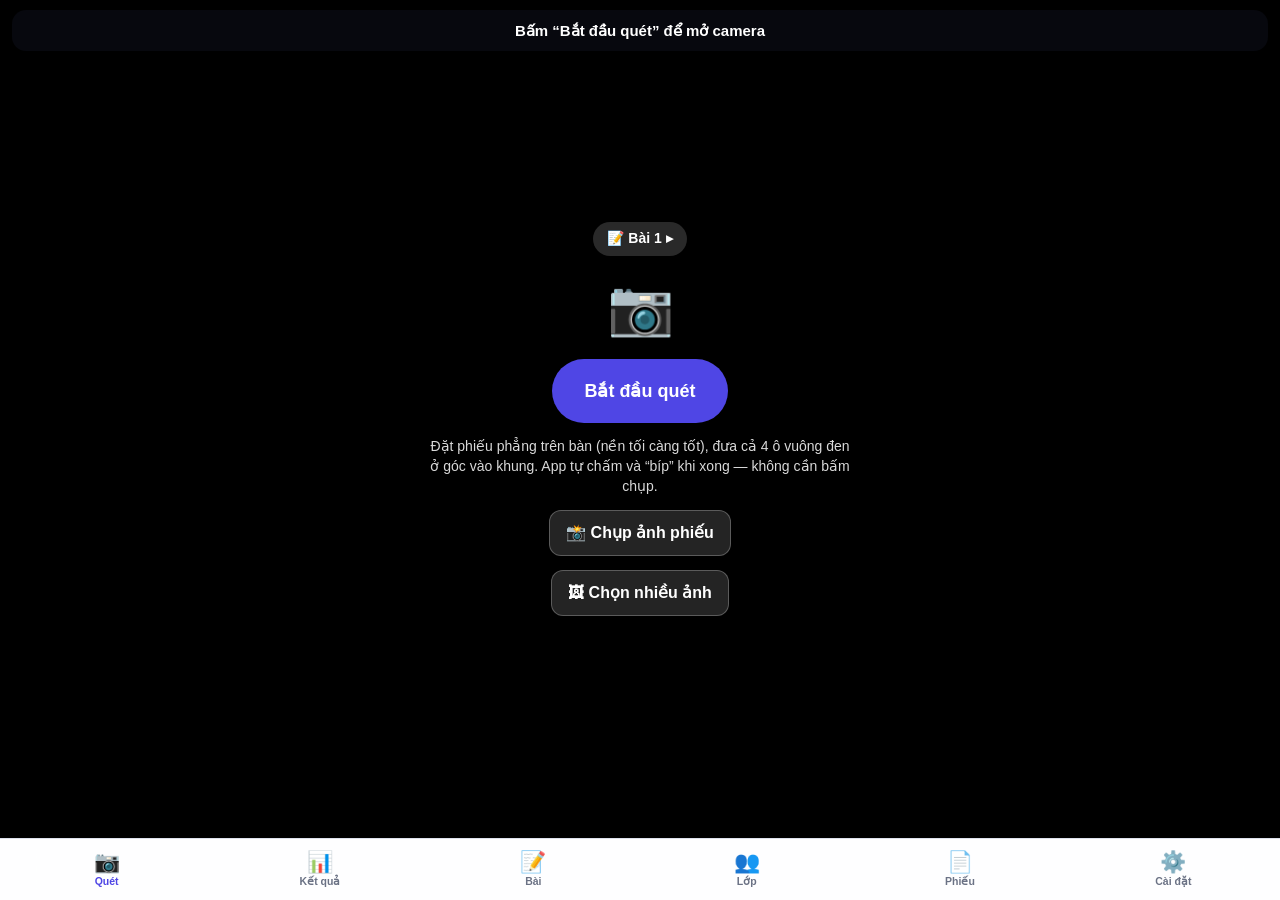
==== index.html @ 8907bdae "Chấm phiếu OMR: ứng dụng chấm trắc nghiệm bằng camera iPhone (PWA) Quét phiếu tô A4/nửa tờ A4, bài k" ====
<!doctype html><html lang="vi"><head><meta charset="utf-8">
<meta name="viewport" content="width=device-width,initial-scale=1,maximum-scale=1,viewport-fit=cover">
<meta name="apple-mobile-web-app-capable" content="yes"><meta name="mobile-web-app-capable" content="yes">
<meta name="apple-mobile-web-app-status-bar-style" content="default"><meta name="apple-mobile-web-app-title" content="Chấm phiếu">
<meta name="theme-color" content="#4f46e5"><meta name="format-detection" content="telephone=no">
<link rel="manifest" href="manifest.webmanifest"><link rel="apple-touch-icon" href="icon-180.png"><link rel="icon" href="icon-192.png">
<title>Chấm phiếu OMR</title>
<style>:root{--bg:#f5f6fa;--surface:#fff;--surface2:#eef0f6;--text:#14161f;--muted:#6b7285;--border:#dde1ec;--primary:#4f46e5;--primary-c:#fff;--ok:#16a34a;--bad:#dc2626;--warn:#d97706;--tab:62px;--r:14px}
@media (prefers-color-scheme:dark){:root:not([data-theme=light]){--bg:#0e1017;--surface:#181b26;--surface2:#222636;--text:#eef0f7;--muted:#9aa1b8;--border:#2c3144;--primary:#818cf8;--primary-c:#0e1017;--ok:#4ade80;--bad:#f87171;--warn:#fbbf24}}
*{box-sizing:border-box;-webkit-tap-highlight-color:transparent}
html,body{margin:0;height:100%;background:var(--bg);color:var(--text);font:16px/1.4 -apple-system,BlinkMacSystemFont,"SF Pro Text","Segoe UI",Roboto,sans-serif;-webkit-text-size-adjust:100%;overscroll-behavior:none}
body{padding-bottom:calc(var(--tab) + env(safe-area-inset-bottom))}
button,input,select,textarea{font:inherit;color:inherit}
.screen{min-height:calc(100dvh - var(--tab) - env(safe-area-inset-bottom));padding:calc(12px + env(safe-area-inset-top)) 16px 24px;max-width:720px;margin:0 auto}
[hidden]{display:none!important}
h1{font-size:22px;margin:4px 0 12px}h3{margin:0 0 8px;font-size:16px}h4{margin:14px 0 6px;font-size:14px;color:var(--muted)}
.muted{color:var(--muted);font-size:14px}.card{background:var(--surface);border:1px solid var(--border);border-radius:var(--r);padding:14px;margin:0 0 12px}
.row{display:flex;align-items:flex-end;gap:10px}.row.gap{flex-wrap:wrap;margin:12px 0}
.btn{min-height:46px;padding:0 16px;border-radius:12px;border:1px solid var(--border);background:var(--surface);font-weight:600;cursor:pointer}
.btn.primary{background:var(--primary);color:var(--primary-c);border-color:transparent}.btn.ghost{background:transparent}.btn.danger{color:var(--bad)}.btn.sm{min-height:36px;padding:0 12px;font-size:14px}
.btn:active{transform:scale(.97)}
label.f,.f{display:flex;flex-direction:column;gap:4px;font-size:13px;color:var(--muted);flex:1;margin:0 0 10px}
input,select,textarea{width:100%;min-height:46px;padding:8px 12px;border:1px solid var(--border);border-radius:12px;background:var(--surface);font-size:16px}
textarea{font-family:ui-monospace,Menlo,monospace;font-size:14px}
.tabbar{position:fixed;left:0;right:0;bottom:0;height:calc(var(--tab) + env(safe-area-inset-bottom));padding-bottom:env(safe-area-inset-bottom);display:flex;background:color-mix(in srgb,var(--surface) 88%,transparent);backdrop-filter:blur(18px);-webkit-backdrop-filter:blur(18px);border-top:1px solid var(--border);z-index:30}
.tabbar button{flex:1;border:0;background:none;color:var(--muted);display:flex;flex-direction:column;align-items:center;justify-content:center;gap:2px;font-size:11px;font-weight:600;position:relative}
.tabbar button i{font-style:normal;font-size:22px;line-height:1}.tabbar button.on{color:var(--primary)}
.tabbar b{position:absolute;top:5px;left:calc(50% + 8px);background:var(--primary);color:var(--primary-c);border-radius:9px;font-size:10px;padding:0 5px;min-width:16px;line-height:16px;text-align:center}.tabbar b:empty{display:none}
/* quét */
#s-scan{padding:0;max-width:none;position:relative;background:#000;height:calc(100dvh - var(--tab) - env(safe-area-inset-bottom));min-height:0;overflow:hidden}
#view{position:absolute;inset:0;width:100%;height:100%;display:block}
#cam{position:absolute;width:2px;height:2px;opacity:0;pointer-events:none}
.hud{position:absolute;left:12px;right:12px;top:calc(10px + env(safe-area-inset-top));padding:10px 14px;border-radius:14px;background:rgba(10,12,20,.72);color:#fff;font-weight:600;font-size:15px;backdrop-filter:blur(10px);-webkit-backdrop-filter:blur(10px);text-align:center}
.hud.ok{background:rgba(22,163,74,.88)}.hud.bad{background:rgba(220,38,38,.9)}
.camLow{position:absolute;left:0;right:0;bottom:0;padding:12px 14px 16px;display:flex;flex-direction:column;gap:10px;align-items:center;background:linear-gradient(transparent,rgba(0,0,0,.72))}
.camLow .row{align-items:center;flex-wrap:wrap;justify-content:center}.camLow .btn{background:rgba(255,255,255,.14);color:#fff;border-color:rgba(255,255,255,.25)}
.camLow .btn.primary{background:var(--primary);color:var(--primary-c)}
.cntb{color:#fff;font-weight:700;background:rgba(255,255,255,.14);border-radius:12px;padding:0 14px;min-height:46px;display:flex;align-items:center}
.start{position:absolute;inset:0;display:flex;flex-direction:column;align-items:center;justify-content:center;gap:14px;color:#fff;text-align:center;padding:24px}
.start p{max-width:30em;opacity:.85;margin:0;font-size:14px}.start .btn.big{min-height:64px;font-size:18px;padding:0 32px;border-radius:32px}
.start .btn:not(.primary){background:rgba(255,255,255,.14);color:#fff;border-color:rgba(255,255,255,.25)}
#flash{position:absolute;inset:0;background:#34d399;opacity:0;pointer-events:none;transition:opacity .16s}#flash.on{opacity:.35;transition:none}
#chip{position:absolute;left:12px;right:12px;bottom:150px;background:var(--surface);color:var(--text);border-radius:16px;padding:10px 12px;display:flex;align-items:center;gap:10px;box-shadow:0 8px 28px rgba(0,0,0,.35)}
#chip[hidden]{display:none}#chip>div:first-child{flex:1;min-width:0;font-size:15px}#chip small{color:var(--muted)}#chip .big{font-size:28px;font-weight:800;color:var(--primary)}
/* kết quả */
.sum{display:grid;grid-template-columns:repeat(4,1fr);text-align:center;gap:4px}.sum b{display:block;font-size:22px}.sum small{color:var(--muted);font-size:12px}
.hist{display:flex;gap:4px;height:90px;align-items:flex-end}.hist>div{flex:1;display:flex;flex-direction:column;align-items:center;justify-content:flex-end;height:100%;position:relative}.hist i{display:block;width:100%;background:var(--primary);border-radius:4px 4px 0 0;min-height:2px;opacity:.85}.hist span{font-size:9px;color:var(--muted);margin-top:2px}.hist em{position:absolute;top:0;font-style:normal;font-size:11px;font-weight:700}
.bar{margin:0 0 10px}.seg{display:flex;background:var(--surface2);border-radius:12px;padding:3px;flex:1}.seg button{flex:1;border:0;background:none;min-height:38px;border-radius:10px;font-weight:600;color:var(--muted)}.seg button.on{background:var(--surface);color:var(--text);box-shadow:0 1px 3px rgba(0,0,0,.12)}
.list{display:flex;flex-direction:column;gap:8px;margin-bottom:12px}
.item{display:flex;align-items:center;gap:10px;text-align:left;width:100%;background:var(--surface);border:1px solid var(--border);border-radius:var(--r);padding:12px 14px;min-height:60px}
.item .l{flex:1;min-width:0}.item .l b{display:block;white-space:nowrap;overflow:hidden;text-overflow:ellipsis}.item small{color:var(--muted)}
.sc{font-size:24px;font-weight:800;color:var(--primary);min-width:52px;text-align:right}.sc.none{color:var(--muted)}
.pill{font-size:12px;font-weight:700;border-radius:99px;padding:3px 9px;background:var(--surface2);color:var(--muted)}.pill.warn{background:color-mix(in srgb,var(--warn) 22%,transparent);color:var(--warn)}
.empty{text-align:center;color:var(--muted);padding:36px 12px}
.ia>div{display:grid;grid-template-columns:62px 1fr 42px;align-items:center;gap:8px;font-size:13px;margin:4px 0}.ia i{height:10px;background:var(--surface2);border-radius:5px;overflow:hidden}.ia b{display:block;height:100%}.ia em{font-style:normal;text-align:right;color:var(--muted)}
/* hộp thoại */
.dlg{position:fixed;inset:0;z-index:50;background:rgba(0,0,0,.5);display:flex;align-items:flex-end;justify-content:center}.dlg[hidden]{display:none}
.sheetbox{background:var(--bg);width:100%;max-width:720px;max-height:92dvh;overflow:auto;border-radius:22px 22px 0 0;padding:14px 16px calc(24px + env(safe-area-inset-bottom))}
.sheetbox header{display:flex;align-items:center;justify-content:space-between;margin-bottom:8px}.sheetbox header b{font-size:18px}.x{border:0;background:var(--surface2);border-radius:50%;width:36px;height:36px;font-size:18px}
.big{font-size:30px;font-weight:800;color:var(--primary)}
.cells{display:grid;grid-template-columns:repeat(6,1fr);gap:6px}.cell{border:1.5px solid var(--border);background:var(--surface);border-radius:10px;min-height:46px;font-weight:800;font-size:17px;position:relative;padding-top:10px}
.cell small{position:absolute;top:2px;left:5px;font-size:10px;font-weight:600;color:var(--muted)}.cell.ok{background:color-mix(in srgb,var(--ok) 20%,var(--surface));border-color:var(--ok)}.cell.bad{background:color-mix(in srgb,var(--bad) 18%,var(--surface));border-color:var(--bad)}.cell.fl,.tli.fl{outline:3px solid var(--warn)}
.dsw{display:grid;grid-template-columns:repeat(2,1fr);gap:10px}.dsq{display:grid;grid-template-columns:repeat(4,1fr);gap:5px;position:relative;padding-top:16px}.dsq>small{position:absolute;top:0;left:2px;font-size:11px;color:var(--muted);font-weight:700}
.tl{display:grid;grid-template-columns:repeat(3,1fr);gap:8px}.tli{position:relative;border:1.5px solid var(--border);border-radius:10px;background:var(--surface);padding-top:8px;display:block}.tli small{position:absolute;top:2px;left:7px;font-size:10px;color:var(--muted);font-weight:600}.tli input{border:0;background:none;text-align:center;font-weight:800;min-height:40px;padding:6px}.tli.ok{border-color:var(--ok);background:color-mix(in srgb,var(--ok) 18%,var(--surface))}.tli.bad{border-color:var(--bad);background:color-mix(in srgb,var(--bad) 16%,var(--surface))}
.note{background:var(--surface2);border-radius:12px;padding:10px 12px;font-size:14px;margin:8px 0}.note.okn{background:color-mix(in srgb,var(--ok) 18%,transparent)}
.rect{width:100%;border-radius:10px;border:1px solid var(--border);margin-top:8px}
details{margin:10px 0}summary{cursor:pointer;color:var(--muted);font-size:14px;min-height:36px;display:flex;align-items:center}
/* phiếu */
#sheetPrev{background:#fff;border:1px solid var(--border);border-radius:10px;overflow:hidden;box-shadow:0 2px 10px rgba(0,0,0,.08)}#sheetPrev svg{width:100%;height:auto;display:block}
.toggle{display:flex;align-items:center;gap:10px;min-height:46px}.toggle input{width:auto;min-height:0;transform:scale(1.3)}
input[type=range]{padding:0;min-height:36px}
#toast{position:fixed;left:50%;bottom:calc(var(--tab) + env(safe-area-inset-bottom) + 16px);transform:translate(-50%,20px);background:rgba(20,22,32,.94);color:#fff;padding:11px 18px;border-radius:14px;font-size:15px;opacity:0;pointer-events:none;transition:.2s;z-index:80;max-width:90vw;text-align:center}#toast.on{opacity:1;transform:translate(-50%,0)}
#printRoot{display:none}
@media print{@page{size:A4;margin:0}body.printing>*:not(#printRoot){display:none!important}body.printing{padding:0;background:#fff}body.printing #printRoot{display:block}#printRoot svg{display:block;width:210mm;height:297mm}}

/* bài kiểm tra */
.exlbl{border:0;background:rgba(255,255,255,.16);color:#fff;border-radius:99px;min-height:34px;padding:0 14px;font-weight:700;font-size:14px;max-width:92%;white-space:nowrap;overflow:hidden;text-overflow:ellipsis}
.expill{display:flex;align-items:center;gap:10px;width:100%;text-align:left;background:linear-gradient(135deg,#1e40af,#3b82f6);color:#fff;border:0;border-radius:var(--r);padding:12px 14px;margin:0 0 12px}
.expill span{flex:1;min-width:0}.expill b{display:block;font-size:17px}.expill small{display:block;opacity:.85;font-size:12px}.expill i{font-style:normal;font-size:13px;font-weight:700;opacity:.9;white-space:nowrap}
.item.ex{cursor:pointer}.item.ex .rd{width:20px;height:20px;border-radius:50%;border:2px solid var(--border);flex:none}.item.ex.cur{border-color:var(--primary);background:color-mix(in srgb,var(--primary) 8%,var(--surface))}.item.ex.cur .rd{border-color:var(--primary);background:radial-gradient(var(--primary) 45%,transparent 50%)}
.item.ex small{display:block}.chips{overflow:auto}.chips button{flex:none;padding:0 14px}
.sheetbox header.hg{background:linear-gradient(135deg,#1e40af,#3b82f6);color:#fff;margin:-14px -16px 14px;padding:14px 16px;border-radius:22px 22px 0 0}.hg .x{background:rgba(255,255,255,.2);color:#fff}
.req{color:#dc2626}.part{font-weight:700;font-size:15px;margin:6px 0 6px}.part small{font-weight:400;color:var(--muted);font-size:12px}
#eBody .f{margin-bottom:8px}#eBody .row{align-items:stretch}
.tot{display:flex;align-items:center;justify-content:space-between;margin:10px 0}.tot span{font-size:17px;font-weight:700}.tot b.bad{color:#dc2626}.tot b.warn{color:var(--warn)}.tot b.ok{color:var(--ok)}
input:disabled,select:disabled{opacity:.5}

.gsrow{display:flex;align-items:center;gap:10px}.gsrow .l{flex:1;min-width:0}
.gsstate{font-size:14px;margin:6px 0;color:var(--muted)}.gsstate.ok{color:var(--ok)}.gsstate.bad{color:var(--bad)}

.cell.fr,.tli.fr{box-shadow:inset 0 0 0 2px #f59e0b}.cell.fb.fr{background:color-mix(in srgb,#f59e0b 28%,var(--surface));border-color:#f59e0b;color:#b45309}.cell.fb{color:var(--muted)}
.cell.fr::after,.tli.fr::after{content:"★";position:absolute;top:1px;right:4px;font-size:10px;color:#d97706}.cell.fb.fr::after{content:""}
.dsq .allq{grid-column:1/-1;min-height:30px}.item small.fw{color:#b45309;display:block}

/* lớp */
.ctab{background:var(--surface);border:1px solid var(--border);border-radius:12px;overflow:hidden;margin:4px 0 10px}
.chd,.crow{display:grid;grid-template-columns:34px 1fr 92px 34px;gap:6px;align-items:center;padding:6px 8px}.chd{background:var(--surface2);font-size:12px;font-weight:700;color:var(--muted)}
.crow{border-top:1px solid var(--border)}.crow .stt{text-align:center;color:var(--muted);font-weight:700;font-size:14px}.crow input{min-height:40px;padding:4px 8px;font-size:15px;border-radius:9px}.crow input.dup{border-color:var(--bad);background:color-mix(in srgb,var(--bad) 12%,var(--surface))}
.crow .x.sm{width:30px;height:30px;font-size:14px}
.tabbar button{font-size:10.5px}.tabbar button i{font-size:21px}

/* tổng kết */
.btn.wide{width:100%;margin:2px 0 10px}
.gbar{display:flex;height:28px;border-radius:8px;overflow:hidden;margin:6px 0}.gbar div{display:flex;align-items:center;justify-content:center;color:#fff;font-weight:700;font-size:13px;min-width:0}
.glg{display:flex;flex-wrap:wrap;gap:4px 12px;font-size:12px;color:var(--muted)}.glg i{display:inline-block;width:9px;height:9px;border-radius:50%;margin-right:4px}
.msgtx{margin:8px 0 0;font-size:15px;line-height:1.5;white-space:pre-wrap}.mc small{color:var(--muted)}
#mStyles{overflow:auto;gap:4px}#mStyles button{flex:none;white-space:nowrap;padding:0 12px}
</style></head><body>
<section class="screen" id="s-scan">
  <canvas id="view"></canvas><video id="cam" playsinline muted autoplay></video><div id="flash"></div>
  <div class="hud" id="hud">Bấm “Bắt đầu quét” để mở camera</div>
  <div class="start" id="startBox">
    <button class="exlbl" id="exLblStart"></button><div style="font-size:54px">📷</div>
    <button class="btn primary big" id="startCam">Bắt đầu quét</button>
    <p>Đặt phiếu phẳng trên bàn (nền tối càng tốt), đưa cả 4 ô vuông đen ở góc vào khung. App tự chấm và “bíp” khi xong — không cần bấm chụp.</p>
    <label class="btn" for="fileCap" style="display:inline-flex;align-items:center">📸 Chụp ảnh phiếu</label>
    <label class="btn" for="fileMulti" style="display:inline-flex;align-items:center">🖼 Chọn nhiều ảnh</label>
  </div>
  <div id="chip" hidden></div>
  <div class="camLow" id="camBtns" hidden>
    <button class="exlbl" id="exLblCam"></button>
    <div class="row"><div class="cntb">Đã quét: <span id="cnt" style="margin-left:6px">0</span></div><button class="btn" id="autoTg">Tự chốt: BẬT</button><button class="btn primary" id="snapNow">Chốt ngay</button><button class="btn" id="stopCam">Dừng</button></div>
  </div>
  <input type="file" id="fileCap" accept="image/*" capture="environment" hidden><input type="file" id="fileMulti" accept="image/*" multiple hidden>
</section>

<section class="screen" id="s-results" hidden><h1>Kết quả</h1><div id="resBody"></div></section>

<section class="screen" id="s-keys" hidden><h1>Bài kiểm tra</h1><div id="keyBody"></div></section>

<section class="screen" id="s-class" hidden><h1>Lớp</h1><div id="classBody"></div></section>

<section class="screen" id="s-sheet" hidden><h1>Phiếu trả lời</h1>
  <div class="card"><label class="f">Mẫu phiếu<select id="shLayout"></select></label>
  <label class="f">Tên trường<input id="sh_school" placeholder="THPT Nguyễn Hữu Cảnh"></label>
  <div class="row"><label class="f">Bài kiểm tra<input id="sh_exam" placeholder="Kiểm tra 15 phút"></label><label class="f">Ngày<input id="sh_date" placeholder="14/10/2026"></label></div>
  <div class="row gap"><button class="btn primary" id="shPrint">🖨 In phiếu trắng (A4)</button><button class="btn" id="shDemoShow">Xem phiếu mẫu đã tô</button><button class="btn" id="shDemo">In phiếu mẫu đã tô</button><button class="btn ghost" id="shSvg">Tải SVG</button></div>
  <p class="muted">In khổ A4, tỉ lệ 100% (không chọn “Vừa trang”). Mẫu “Nửa tờ A4” in sẵn 2 phiếu trên 1 tờ: cắt đôi theo nét đứt là có 2 phiếu. In phiếu mẫu đã tô rồi nạp “đáp án mẫu (mã 101)” ở tab Bài để thử quét.</p></div>
  <div id="sheetPrev"></div></section>

<section class="screen" id="s-settings" hidden><h1>Cài đặt</h1>
  <div class="card"><h3>Độ nhạy nhận ô tô</h3><input type="range" id="cfgThr" min="0.10" max="0.40" step="0.01"><div class="muted">Ngưỡng <b id="cfgThrV"></b> — hạ thấp nếu học sinh tô nhạt (bút chì), nâng cao nếu hay nhận nhầm ô trống.</div>
  <label class="toggle"><input type="checkbox" id="cfgSnd"> Phát tiếng “bíp” khi chấm xong</label></div>
  <div class="card"><h3>Lưu điểm lên Google Sheet</h3><p class="muted">Điểm tự lưu theo từng lớp (mỗi lớp một trang tính, mỗi bài một cột). Sửa đáp án hay điểm thì bảng tự cập nhật.</p>
  <label class="f">Link Apps Script (URL ứng dụng web)<input id="gsUrl" placeholder="https://script.google.com/macros/s/…/exec" autocapitalize="off" autocorrect="off"></label>
  <label class="f">Link Google Sheet (chỉ cần nếu script không gắn trong bảng tính)<input id="gsSheet" placeholder="https://docs.google.com/spreadsheets/d/…" autocapitalize="off" autocorrect="off"></label>
  <label class="f">Mật khẩu (nếu đã đặt TOKEN trong script)<input id="gsToken" autocapitalize="off" autocorrect="off"></label>
  <label class="toggle"><input type="checkbox" id="gsAuto"> Tự động lưu khi có thay đổi</label>
  <div id="gsState" class="gsstate"></div>
  <div class="row gap"><button class="btn" id="gsTest">Kiểm tra kết nối</button><button class="btn primary" id="gsAll">Lưu tất cả bài</button><button class="btn ghost" id="gsCode">Lấy mã Apps Script</button></div></div>
  <div class="card"><h3>Dữ liệu</h3><div class="row gap"><button class="btn" id="bkup">⬇ Sao lưu</button><label class="btn" for="rstFile" style="display:inline-flex;align-items:center">⬆ Khôi phục</label><input type="file" id="rstFile" accept=".json,application/json" hidden><button class="btn danger" id="wipe">Xóa bài đã quét</button></div></div>
  <div class="card"><h3>Cài lên iPhone</h3><p class="muted">Mở trang bằng Safari › nút Chia sẻ › “Thêm vào MH chính”. App chạy toàn màn hình, dùng được khi không có mạng. Camera cần địa chỉ https.</p></div>
</section>

<nav class="tabbar"><button data-tab="scan" class="on"><i>📷</i>Quét</button><button data-tab="results"><i>📊</i>Kết quả<b id="tabCnt"></b></button><button data-tab="keys"><i>📝</i>Bài</button><button data-tab="class"><i>👥</i>Lớp</button><button data-tab="sheet"><i>📄</i>Phiếu</button><button data-tab="settings"><i>⚙️</i>Cài đặt</button></nav>

<div class="dlg" id="dlg" hidden><div class="sheetbox"><header><b>Chi tiết bài làm</b><button class="x" id="dlgX">✕</button></header><div id="dBody"></div></div></div>
<div class="dlg" id="sdlg" hidden><div class="sheetbox"><header class="hg"><b>Tổng kết & lời động viên</b><button class="x" id="sdlgX">✕</button></header><div id="sBody"></div></div></div>
<div class="dlg" id="cdlg" hidden><div class="sheetbox"><header class="hg"><b id="cTitle">Tạo lớp</b><button class="x" id="cdlgX">✕</button></header><div id="cBody"></div></div></div>
<div class="dlg" id="edlg" hidden><div class="sheetbox"><header class="hg"><b id="eTitle">Tạo bài kiểm tra</b><button class="x" id="edlgX">✕</button></header><div id="eBody"></div></div></div>
<div class="dlg" id="kdlg" hidden><div class="sheetbox"><header><b>Đáp án mã đề</b><button class="x" id="kdlgX">✕</button></header><div id="kBody"></div></div></div>
<div id="toast"></div><div id="printRoot"></div>
<script>'use strict';
/* ===================== TIỆN ÍCH ===================== */
const $=(s,r=document)=>r.querySelector(s),$$=(s,r=document)=>[...r.querySelectorAll(s)];
const lsGet=(k,d)=>{try{const v=localStorage.getItem(k);return v==null?d:JSON.parse(v)}catch(e){return d}};
const lsSet=(k,v)=>{try{localStorage.setItem(k,JSON.stringify(v));return true}catch(e){return false}};
const esc=s=>String(s==null?'':s).replace(/[&<>"]/g,c=>({'&':'&amp;','<':'&lt;','>':'&gt;','"':'&quot;'}[c]));
const fmt=n=>n==null||isNaN(n)?'–':(Math.round(n*1000)/1000).toString().replace('.',',');

/* ===================== BỐ CỤC PHIẾU (mm, A4) ===================== */
const BUB_R=2.4,INNER=1.45;
function buildLayout(id){
  const m=/^tn(\d+)$/.exec(id),n=m?+m[1]:id==='half'?20:12;
  const L={id,W:210,H:297,mk:8,M:[[12,12],[198,12],[198,285],[12,285]],bar:[32,10.5,16,3],ref:[32,15.5,16,2],
    groups:[],texts:[],rects:[],lines:[],nTN:n,nDS:m?0:4,nTLN:m?0:6,tnTitle:'',r:BUB_R};
  const T=(x,y,s,o)=>L.texts.push(Object.assign({x,y,s},o||{}));
  const G=(gid,kind,labels,pts,ex)=>L.groups.push(Object.assign({id:gid,kind,labels,pts},ex||{}));
  if(id==='half')return buildHalf(L,T,G);
  T(20,26,'PHIẾU TRẢ LỜI TRẮC NGHIỆM',{size:5,bold:1});
  T(20,44,'Họ và tên:',{size:3});L.lines.push([38,44.5,120,44.5]);
  T(20,53,'Lớp:',{size:3});L.lines.push([28,53.5,60,53.5]);
  T(68,53,'Ngày:',{size:3});L.lines.push([79,53.5,120,53.5]);
  L.rects.push({x:18,y:58.5,w:104,h:25.5,r:1.5});
  ['• Dùng bút chì đen hoặc bút mực đen, tô kín ô tròn.','• Không viết, không tô vào 4 ô vuông đen ở góc phiếu.','• Muốn sửa: tẩy sạch hoặc gạch bỏ hẳn, chỉ để 1 ô được tô.','• Phần III: viết đáp án vào ô, rồi tô các ô tròn tương ứng.'].forEach((s,i)=>T(20.5,64+i*5,s,{size:2.7}));
  // SBD (6 cột) + Mã đề (3 cột)
  T(130,22,'SỐ BÁO DANH',{size:2.8,bold:1});T(166,22,'MÃ ĐỀ',{size:2.8,bold:1});
  for(let c=0;c<6;c++){const x=130+c*5.4;L.rects.push({x:x-2.5,y:24.5,w:5,h:6});
    G('sbd'+c,'sbd',[...'0123456789'],[...Array(10)].map((_,r)=>[x,38+r*5]))}
  for(let c=0;c<3;c++){const x=166+c*5.4;L.rects.push({x:x-2.5,y:24.5,w:5,h:6});
    G('md'+c,'md',[...'0123456789'],[...Array(10)].map((_,r)=>[x,38+r*5]))}
  for(let r=0;r<10;r++){T(126.4,38+r*5+0.9,String(r),{size:2.4,anchor:'end'});T(162.4,38+r*5+0.9,String(r),{size:2.4,anchor:'end'})}
  // PHẦN I
  let y;
  if(!m){
    T(18,92,'PHẦN I. Câu trắc nghiệm nhiều phương án lựa chọn (mỗi câu chỉ chọn một)',{size:3.2,bold:1});
    [18,78,138].forEach((x0,b)=>{
      [...'ABCD'].forEach((ch,k)=>T(x0+14+k*9,99,ch,{size:2.8,anchor:'middle',bold:1}));
      for(let r=0;r<4;r++){const q=b*4+r+1,yy=106+r*6.6;T(x0+7,yy+1,String(q),{size:3,anchor:'end',bold:1});
        G('tn'+q,'tn',[...'ABCD'],[0,1,2,3].map(k=>[x0+14+k*9,yy]),{q})}
    });
    // PHẦN II
    T(18,139,'PHẦN II. Câu trắc nghiệm đúng sai (mỗi ý chọn Đ hoặc S)',{size:3.2,bold:1});
    [18,64,110,156].forEach((x0,b)=>{
      T(x0,146,'Câu '+(b+1),{size:3,bold:1});T(x0+22,146,'Đ',{size:2.8,anchor:'middle',bold:1});T(x0+33,146,'S',{size:2.8,anchor:'middle',bold:1});
      for(let i=0;i<4;i++){const yy=153+i*6.6;T(x0+13,yy+1,'abcd'[i]+')',{size:3,anchor:'end'});
        G('ds'+(b+1)+'_'+i,'ds',['Đ','S'],[[x0+22,yy],[x0+33,yy]],{q:b+1,i})}
    });
    // PHẦN III
    T(18,187,'PHẦN III. Câu trắc nghiệm trả lời ngắn (đáp án tối đa 4 ký tự)',{size:3.2,bold:1});
    for(let b=0;b<6;b++){const x0=16+b*31.5;
      T(x0+16,194,'Câu '+(b+1),{size:3,anchor:'middle',bold:1});
      for(let c=0;c<4;c++){L.rects.push({x:x0+8+c*5.8-2.7,y:196,w:5.4,h:6});T(x0+8+c*5.8,206.4,c?',':'−',{size:3,anchor:'middle',bold:1})}
      for(let r=1;r<=10;r++)T(x0+4.8,209+r*5+0.8,String(r-1),{size:2.4,anchor:'end'});
      for(let c=0;c<4;c++)G('tl'+(b+1)+'_'+c,'tln',[c?',':'-',...'0123456789'],[...Array(11)].map((_,r)=>[x0+8+c*5.8,209+r*5]),{q:b+1,c,r:2.2})}
    T(18,268,'Phiếu này được chấm bằng camera điện thoại. Giữ phiếu phẳng, đủ sáng, thấy rõ 4 ô vuông đen ở góc.',{size:2.6});
  }else{
    T(18,92,'TRẮC NGHIỆM ('+n+' câu, mỗi câu chỉ chọn một phương án)',{size:3.2,bold:1});
    const rows=Math.ceil(n/4);
    [18,64,110,156].forEach((x0,b)=>{
      [...'ABCD'].forEach((ch,k)=>T(x0+10+k*8,99,ch,{size:2.8,anchor:'middle',bold:1}));
      for(let r=0;r<rows;r++){const q=b*rows+r+1;if(q>n)break;const yy=106+r*6.2;
        T(x0+4,yy+1,String(q),{size:3,anchor:'end',bold:1});
        G('tn'+q,'tn',[...'ABCD'],[0,1,2,3].map(k=>[x0+10+k*8,yy]),{q})}
    });
    T(18,268,'Phiếu này được chấm bằng camera điện thoại. Giữ phiếu phẳng, đủ sáng, thấy rõ 4 ô vuông đen ở góc.',{size:2.6});
  }
  return finish(L);
}
function finish(L){ // lân cận (cho ước lượng nền giấy)
  const all=[];L.groups.forEach(g=>g.pts.forEach((p,k)=>all.push({g,k,x:p[0],y:p[1]})));
  all.forEach((a,i)=>{a.nb=[];all.forEach((b,j)=>{if(Math.hypot(a.x-b.x,a.y-b.y)<(L.nbR||28))a.nb.push(j)})});
  L.all=all;return L;
}
/* Phiếu NỬA TỜ A4 (210×148,5 mm): in 2 phiếu trên 1 tờ A4 rồi cắt đôi. 20 TN + 6 Đúng–Sai + 6 Trả lời ngắn */
function buildHalf(L,T,G){
  L.H=148.5;L.mk=6;L.M=[[8,8],[202,8],[202,140.5],[8,140.5]];L.bar=[26,6.5,14,3];L.ref=[26,11,14,2.2];
  L.nTN=20;L.nDS=6;L.nTLN=6;L.r=1.9;L.inner=1.1;L.nbR=20;L.dual=true;
  L.hdr={school:[14,18.2,2.6],exam:[14,31.5,2.8]};L.pts={tn:0.2,tln:0.5,ds:[0,0.05,0.125,0.25,0.5]};
  // ── Hàng trên, từ trái sang phải: thông tin → SỐ BÁO DANH → MÃ ĐỀ → PHẦN I ──
  T(14,25,'PHIẾU TRẢ LỜI TRẮC NGHIỆM',{size:4.2,bold:1});
  T(14,39,'Họ và tên:',{size:2.8});L.lines.push([29,39.5,88,39.5]);
  T(14,46,'Lớp:',{size:2.8});L.lines.push([22,46.5,44,46.5]);T(48,46,'Ngày:',{size:2.8});L.lines.push([58,46.5,88,46.5]);
  L.rects.push({x:14,y:50.5,w:74,h:15,r:1.2});
  T(16,55.3,'• Tô kín ô tròn bằng bút chì đen hoặc bút mực đen.',{size:2.2});
  T(16,59.3,'• Không viết vào 4 ô vuông đen ở góc phiếu.',{size:2.2});
  T(16,63.3,'• Phần III: viết đáp án vào ô, rồi tô số bên dưới.',{size:2.2});
  // số báo danh (6 cột) và mã đề (3 cột): ô vuông để ghi số + bảng tô
  const sx=c=>94+c*4.3,mx=c=>124+c*4.3,ry=r=>27+r*4;
  T(94,16.3,'SỐ BÁO DANH',{size:2.3,bold:1});T(124,16.3,'MÃ ĐỀ',{size:2.3,bold:1});
  for(let c=0;c<6;c++){L.rects.push({x:sx(c)-2.1,y:18.3,w:4.2,h:5.2});
    G('sbd'+c,'sbd',[...'0123456789'],[...Array(10)].map((_,r)=>[sx(c),ry(r)]),{r:1.7})}
  for(let c=0;c<3;c++){L.rects.push({x:mx(c)-2.1,y:18.3,w:4.2,h:5.2});
    G('md'+c,'md',[...'0123456789'],[...Array(10)].map((_,r)=>[mx(c),ry(r)]),{r:1.7})}
  for(let r=0;r<10;r++){T(90.9,ry(r)+0.7,String(r),{size:2,anchor:'end'});T(120.9,ry(r)+0.7,String(r),{size:2,anchor:'end'})}
  // PHẦN I: 20 câu = 2 khối × 10 hàng
  T(140,16.3,'I. TRẮC NGHIỆM (20 câu, chọn 1)',{size:2.5,bold:1});
  [140,167].forEach((x0,b)=>{
    [...'ABCD'].forEach((ch,k)=>T(x0+8+k*4.6,21.4,ch,{size:2.2,anchor:'middle',bold:1}));
    for(let r=0;r<10;r++){const q=b*10+r+1,yy=25+r*4.3;T(x0+5,yy+0.8,String(q),{size:2.4,anchor:'end',bold:1});
      G('tn'+q,'tn',[...'ABCD'],[0,1,2,3].map(k=>[x0+8+k*4.6,yy]),{q})}
  });
  // ── Hàng dưới: PHẦN II (đúng–sai) rồi PHẦN III (trả lời ngắn) ──
  T(14,71.5,'II. ĐÚNG – SAI (6 câu)',{size:2.5,bold:1});
  for(let j=0;j<3;j++)for(let rw=0;rw<2;rw++){const q=rw*3+j+1,x0=14+j*16.8,yb=rw?103:76.5;
    T(x0,yb,'Câu '+q,{size:2.6,bold:1});T(x0+6.5,yb+3.6,'Đ',{size:2.2,anchor:'middle',bold:1});T(x0+11.3,yb+3.6,'S',{size:2.2,anchor:'middle',bold:1});
    for(let i=0;i<4;i++){const yy=yb+7.4+i*4.1;T(x0+3.4,yy+0.7,'abcd'[i]+')',{size:2.2,anchor:'end'});
      G('ds'+q+'_'+i,'ds',['Đ','S'],[[x0+6.5,yy],[x0+11.3,yy]],{q,i,r:1.8})}}
  T(70,71.5,'III. TRẢ LỜI NGẮN (6 câu, tối đa 4 ký tự: viết vào ô rồi tô từng cột)',{size:2.5,bold:1});
  for(let b=0;b<6;b++){const x0=70+b*21;
    T(x0+9.6,76.5,'Câu '+(b+1),{size:2.6,anchor:'middle',bold:1});
    for(let c=0;c<4;c++){const cx=x0+6+c*4.4;L.rects.push({x:cx-2.1,y:77.8,w:4.2,h:4.6});T(cx,86.2,c?',':'−',{size:2.6,anchor:'middle',bold:1})}
    for(let r=1;r<=10;r++)T(x0+2.6,88+r*4.1+0.7,String(r-1),{size:2,anchor:'end'});
    for(let c=0;c<4;c++)G('tl'+(b+1)+'_'+c,'tln',[c?',':'-',...'0123456789'],[...Array(11)].map((_,r)=>[x0+6+c*4.4,88+r*4.1]),{q:b+1,c,r:1.8})
  }
  T(14,134.6,'Phiếu chấm bằng camera: giữ phiếu phẳng, đủ sáng, thấy rõ 4 ô vuông đen ở góc.',{size:2.1});
  return finish(L);
}
const LAYOUTS={};const getLayout=id=>LAYOUTS[id]||(LAYOUTS[id]=buildLayout(id));
const LAYOUT_NAMES={half:'Nửa tờ A4 (2 phiếu/tờ): 20 TN + 6 Đúng–Sai + 6 Trả lời ngắn',thpt2025:'THPT 2025: 12 TN + 4 Đúng–Sai + 6 Trả lời ngắn',tn20:'Trắc nghiệm 20 câu (A–D)',tn30:'Trắc nghiệm 30 câu (A–D)',tn40:'Trắc nghiệm 40 câu (A–D)',tn50:'Trắc nghiệm 50 câu (A–D)'};

/* ===================== VẼ PHIẾU (SVG) ===================== */
// fill: {groupId:[chỉ số ô được tô,...]} dùng cho phiếu mẫu / kiểm thử
function sheetSVG(L,info,fill,fillOpt,dual){
  const body=sheetBody(L,info,fill,fillOpt);
  if(dual&&L.dual)return `<svg xmlns="http://www.w3.org/2000/svg" viewBox="0 0 210 297" width="210mm" height="297mm" font-family="Helvetica,Arial,sans-serif"><rect width="210" height="297" fill="#fff"/><g>${body}</g><g transform="translate(0,148.5)">${body}</g><line x1="0" y1="148.5" x2="210" y2="148.5" stroke="#888" stroke-width=".25" stroke-dasharray="2 1.5"/><text x="3" y="147.6" font-size="2.6" fill="#888" font-family="Helvetica,Arial,sans-serif">✂ cắt ở đây</text></svg>`;
  return `<svg xmlns="http://www.w3.org/2000/svg" viewBox="0 0 ${L.W} ${L.H}" width="${L.W}mm" height="${L.H}mm" font-family="Helvetica,Arial,sans-serif"><rect width="${L.W}" height="${L.H}" fill="#fff"/>${body}</svg>`;
}
function sheetBody(L,info,fill,fillOpt){
  info=info||{};fillOpt=fillOpt||{};let s='';
  L.M.forEach(p=>s+=`<rect x="${p[0]-L.mk/2}" y="${p[1]-L.mk/2}" width="${L.mk}" height="${L.mk}" fill="#000"/>`);
  s+=`<rect x="${L.bar[0]}" y="${L.bar[1]}" width="${L.bar[2]}" height="${L.bar[3]}" fill="#000"/>`;
  const hd=L.hdr||{school:[20,19,3.2],exam:[20,34,3.6]};
  if(info.school)s+=`<text x="${hd.school[0]}" y="${hd.school[1]}" font-size="${hd.school[2]}" fill="#000">${esc(info.school)}</text>`;
  if(info.exam||info.date)s+=`<text x="${hd.exam[0]}" y="${hd.exam[1]}" font-size="${hd.exam[2]}" font-weight="bold" fill="#000">${esc(info.exam||'')}${info.date?'  –  '+esc(info.date):''}</text>`;
  L.rects.forEach(r=>s+=`<rect x="${r.x}" y="${r.y}" width="${r.w}" height="${r.h}"${r.r?` rx="${r.r}"`:''} fill="none" stroke="#000" stroke-width=".3"/>`);
  L.lines.forEach(l=>s+=`<line x1="${l[0]}" y1="${l[1]}" x2="${l[2]}" y2="${l[3]}" stroke="#000" stroke-width=".2" stroke-dasharray=".6 .8"/>`);
  L.texts.forEach(t=>s+=`<text x="${t.x}" y="${t.y}" font-size="${t.size||3}"${t.bold?' font-weight="bold"':''}${t.anchor?` text-anchor="${t.anchor}"`:''} fill="#000">${esc(t.s)}</text>`);
  L.groups.forEach(g=>{const R=g.r||L.r;g.pts.forEach((p,k)=>{
    s+=`<circle cx="${p[0]}" cy="${p[1]}" r="${R}" fill="none" stroke="#000" stroke-width=".3"/>`;
    if(fill&&fill[g.id]&&fill[g.id].includes(k)){const j=fillOpt.jitter?((Math.sin(p[0]*7+p[1]*3+k)*0.35)):0,j2=fillOpt.jitter?((Math.cos(p[0]*5+p[1]*11)*0.3)):0,op=fillOpt.light?0.55:0.95;
      s+=`<circle cx="${p[0]+j}" cy="${p[1]+j2}" r="${R-0.25}" fill="${fillOpt.pencil?'#444':'#111'}" fill-opacity="${op}"/>`}
  })});
  return s;
}

/* ===================== HÌNH HỌC ===================== */
function solveH(src,dst){ // src,dst: 4 điểm [x,y]; trả về 8 hệ số h0..h7
  const A=[],b=[];
  for(let i=0;i<4;i++){const[x,y]=src[i],[u,v]=dst[i];
    A.push([x,y,1,0,0,0,-u*x,-u*y]);b.push(u);A.push([0,0,0,x,y,1,-v*x,-v*y]);b.push(v)}
  const n=8;for(let i=0;i<n;i++){A[i].push(b[i])}
  for(let c=0;c<n;c++){let p=c;for(let r=c+1;r<n;r++)if(Math.abs(A[r][c])>Math.abs(A[p][c]))p=r;
    if(Math.abs(A[p][c])<1e-12)return null;[A[c],A[p]]=[A[p],A[c]];
    for(let r=0;r<n;r++){if(r===c)continue;const f=A[r][c]/A[c][c];for(let k=c;k<=n;k++)A[r][k]-=f*A[c][k]}}
  return A.map((row,i)=>row[n]/row[i]);
}
const mapH=(h,X,Y)=>{const w=h[6]*X+h[7]*Y+1;return[(h[0]*X+h[1]*Y+h[2])/w,(h[3]*X+h[4]*Y+h[5])/w]};
function bil(g,w,h,x,y){ // nội suy song tuyến
  if(x<0||y<0||x>=w-1||y>=h-1)return -1;const x0=x|0,y0=y|0,fx=x-x0,fy=y-y0,i=y0*w+x0;
  return g[i]*(1-fx)*(1-fy)+g[i+1]*fx*(1-fy)+g[i+w]*(1-fx)*fy+g[i+w+1]*fx*fy;
}

/* ===================== TÌM 4 Ô VUÔNG GÓC ===================== */
let _stk=null;
function findMarkers(g,w,h){
  const I=new Float64Array((w+1)*(h+1));
  for(let y=0;y<h;y++){let rs=0;for(let x=0;x<w;x++){rs+=g[y*w+x];I[(y+1)*(w+1)+x+1]=I[y*(w+1)+x+1]+rs}}
  const hw=Math.max(8,Math.round(Math.max(w,h)/30)),dark=new Uint8Array(w*h);
  for(let y=0;y<h;y++){const y0=Math.max(0,y-hw),y1=Math.min(h,y+hw+1);
    for(let x=0;x<w;x++){const x0=Math.max(0,x-hw),x1=Math.min(w,x+hw+1);
      const area=(x1-x0)*(y1-y0),mean=(I[y1*(w+1)+x1]-I[y0*(w+1)+x1]-I[y1*(w+1)+x0]+I[y0*(w+1)+x0])/area,v=g[y*w+x];
      if(mean>45&&v<mean*0.7)dark[y*w+x]=1}}
  if(!_stk||_stk.length<w*h)_stk=new Int32Array(w*h);
  const cand=[];
  for(let y=0;y<h;y++)for(let x=0;x<w;x++){const i=y*w+x;if(dark[i]!==1)continue;
    let sp=0;_stk[sp++]=i;dark[i]=2;let minx=x,maxx=x,miny=y,maxy=y,a=0,sx=0,sy=0,sxx=0,syy=0,sxy=0;
    while(sp){const p=_stk[--sp],py=(p/w)|0,px=p-py*w;a++;sx+=px;sy+=py;sxx+=px*px;syy+=py*py;sxy+=px*py;
      if(px<minx)minx=px;if(px>maxx)maxx=px;if(py<miny)miny=py;if(py>maxy)maxy=py;
      if(px>0&&dark[p-1]===1){dark[p-1]=2;_stk[sp++]=p-1}if(px<w-1&&dark[p+1]===1){dark[p+1]=2;_stk[sp++]=p+1}
      if(py>0&&dark[p-w]===1){dark[p-w]=2;_stk[sp++]=p-w}if(py<h-1&&dark[p+w]===1){dark[p+w]=2;_stk[sp++]=p+w}}
    const bw=maxx-minx+1,bh=maxy-miny+1;
    if(a<18||bw<4||bh<4||a>w*h/12)continue;
    if(minx<=1||miny<=1||maxx>=w-2||maxy>=h-2)continue;   // ô bị cắt ở mép ảnh
    const cx=sx/a,cy=sy/a,vxx=sxx/a-cx*cx,vyy=syy/a-cy*cy,vxy=sxy/a-cx*cy;
    const tr=vxx+vyy,det=vxx*vyy-vxy*vxy,disc=Math.sqrt(Math.max(0,tr*tr/4-det)),l1=tr/2+disc,l2=tr/2-disc;
    if(l2/l1<0.6)continue;                       // không đẳng hướng (thanh, chữ, đường)
    if(a/(bw*bh)<0.42)continue;                  // quá rỗng
    // đặc: diện tích so với phương sai (hình vuông/tròn đặc ~ a/12)
    if(Math.abs(Math.sqrt(12*(l1+l2)/2)-Math.sqrt(a))>0.28*Math.sqrt(a))continue;
    cand.push({a,cx:cx+0.5,cy:cy+0.5,s:Math.sqrt(a)});}
  cand.sort((p,q)=>q.a-p.a);const top=cand.slice(0,9);
  let best=null,bs=0;
  for(let i=0;i<top.length;i++)for(let j=i+1;j<top.length;j++)for(let k=j+1;k<top.length;k++)for(let l=k+1;l<top.length;l++){
    const c=[top[i],top[j],top[k],top[l]],amax=Math.max(...c.map(o=>o.a)),amin=Math.min(...c.map(o=>o.a));
    if(amax/amin>2.1)continue;
    const mx=(c[0].cx+c[1].cx+c[2].cx+c[3].cx)/4,my=(c[0].cy+c[1].cy+c[2].cy+c[3].cy)/4;
    const o=c.slice().sort((p,q)=>Math.atan2(p.cy-my,p.cx-mx)-Math.atan2(q.cy-my,q.cx-mx));
    let cr=0,ok=true;for(let t=0;t<4;t++){const A=o[t],B=o[(t+1)%4],C=o[(t+2)%4],z=(B.cx-A.cx)*(C.cy-B.cy)-(B.cy-A.cy)*(C.cx-B.cx);if(z<=0)ok=false}
    if(!ok)continue;
    let ar=0;for(let t=0;t<4;t++){const A=o[t],B=o[(t+1)%4];ar+=A.cx*B.cy-B.cx*A.cy}ar=Math.abs(ar)/2;
    const e=[0,1,2,3].map(t=>Math.hypot(o[(t+1)%4].cx-o[t].cx,o[(t+1)%4].cy-o[t].cy)),asp=(e[0]+e[2])/(e[1]+e[3]);
    if(asp<0.4||asp>2.5)continue;
    if(ar>bs){bs=ar;best=o}}
  if(!best||bs<w*h*0.05)return null;
  return best;
}
// tinh chỉnh tâm ô vuông trên ảnh làm việc (độ phân giải cao)
function refineCenter(G,w,h,cx,cy,half){
  const x0=Math.max(0,Math.round(cx-half)),x1=Math.min(w-1,Math.round(cx+half)),y0=Math.max(0,Math.round(cy-half)),y1=Math.min(h-1,Math.round(cy+half));
  if(x1-x0<4||y1-y0<4)return[cx,cy];
  const hist=new Int32Array(256);let n=0;
  for(let y=y0;y<=y1;y++)for(let x=x0;x<=x1;x++){hist[G[y*w+x]]++;n++}
  const pct=q=>{let a=0;for(let i=0;i<256;i++){a+=hist[i];if(a>=n*q)return i}return 255};
  const thr=(pct(0.03)+pct(0.97))/2;let sx=0,sy=0,c=0;
  for(let y=y0;y<=y1;y++)for(let x=x0;x<=x1;x++){if(G[y*w+x]<thr){sx+=x;sy+=y;c++}}
  return c>10?[sx/c+0.5,sy/c+0.5]:[cx,cy];
}

/* ===================== ĐỌC Ô TÔ ===================== */
function decodePick(fs,thr){
  let b=0;fs.forEach((v,i)=>{if(v>fs[b])b=i});
  const f1=fs[b];let f2=0;fs.forEach((v,i)=>{if(i!==b&&v>f2)f2=v});
  if(f1<thr)return{i:-1,warn:f1>thr*0.7,f1};
  if(f2>=thr*0.85&&f2>0.55*f1)return{i:-2,warn:true,f1};
  return{i:b,warn:f1<thr*1.35||f2>thr*0.55,f1};
}
// đọc toàn phiếu: trả về {res, fills, H}
function readSheet(G,w,h,H,L,thr){
  const inn=L.inner||INNER,offs=[];for(let i=-2;i<=2;i++)for(let j=-2;j<=2;j++){const dx=j*inn/2,dy=i*inn/2;if(Math.hypot(dx,dy)<=inn+0.01)offs.push([dx,dy])}
  const all=L.all,m=new Float64Array(all.length),bad=new Uint8Array(all.length);
  all.forEach((a,i)=>{let s=0,c=0;for(const o of offs){const p=mapH(H,a.x+o[0],a.y+o[1]),v=bil(G,w,h,p[0],p[1]);if(v>=0){s+=v;c++}}
    if(c<offs.length*0.8)bad[i]=1;m[i]=c?s/c:255});
  const f=new Float64Array(all.length);
  all.forEach((a,i)=>{const arr=[];for(const j of a.nb)if(!bad[j])arr.push(m[j]);arr.sort((p,q)=>p-q);
    const P=arr.length?arr[Math.floor(arr.length*0.72)]:255;f[i]=Math.max(0,1-m[i]/Math.max(P,30))});
  const noise=(()=>{const s=Array.from(f).sort((p,q)=>p-q);return s[Math.floor(s.length*0.5)]})();
  // ngưỡng thích nghi: tách 2 cụm (ô trống / ô được tô) để vẫn đọc được nét bút chì nhạt
  let tEff=thr;{const v=Array.from(f).filter((x,i)=>!bad[i]);let lo=0.01,hi=Math.max(...v);
    if(hi>0.1){for(let it=0;it<12;it++){const mid=(lo+hi)/2;let sl=0,nl=0,sh=0,nh=0;v.forEach(x=>{if(x<mid){sl+=x;nl++}else{sh+=x;nh++}});if(!nl||!nh)break;lo=sl/nl;hi=sh/nh}
      const share=v.filter(x=>x>=(lo+hi)/2).length/v.length;
      if(hi-lo>0.08&&share>0.01&&share<0.6)tEff=Math.min(thr,Math.max(0.1,(lo+hi)/2))}}
  const idx={};all.forEach((a,i)=>{(idx[a.g.id]||(idx[a.g.id]=[]))[a.k]=i});
  const pk={},flags=[];
  L.groups.forEach(g=>{const fs=g.pts.map((_,k)=>f[idx[g.id][k]]);const d=decodePick(fs,tEff);d.fs=fs;pk[g.id]=d;
    if(d.warn||d.i===-2)flags.push({id:g.id,t:d.i===-2?'multi':'warn'})});
  const res={sbd:'',md:'',tn:[],ds:[],tln:[]};
  for(let c=0;c<6;c++){const d=pk['sbd'+c];res.sbd+=d.i>=0?d.i:'?'}
  for(let c=0;c<3;c++){const d=pk['md'+c];res.md+=d.i>=0?d.i:'?'}
  for(let q=1;q<=L.nTN;q++){const d=pk['tn'+q];res.tn.push(d.i>=0?'ABCD'[d.i]:d.i===-2?'*':null)}
  for(let q=1;q<=L.nDS;q++){const a=[];for(let i=0;i<4;i++){const d=pk['ds'+q+'_'+i];a.push(d.i>=0?['Đ','S'][d.i]:d.i===-2?'*':null)}res.ds.push(a)}
  for(let q=1;q<=L.nTLN;q++){let s='',bad2=false;for(let c=0;c<4;c++){const g=L.groups.find(x=>x.id==='tl'+q+'_'+c),d=pk['tl'+q+'_'+c];
      if(d.i>=0)s+=g.labels[d.i];else if(d.i===-2)bad2=true}
    res.tln.push(bad2?'*':s)}
  const rawBlank=a=>a===null;
  return{res,flags,noise,pk,tEff};
}

/* ===================== PHÂN TÍCH 1 KHUNG HÌNH ===================== */
// srcCanvas: canvas/video đã vẽ; cfg.thr
const _small=document.createElement('canvas'),_sctx=_small.getContext('2d',{willReadFrequently:true});
const _work=document.createElement('canvas'),_wctx=_work.getContext('2d',{willReadFrequently:true});
function toGray(d,n){const g=new Uint8Array(n);for(let i=0,j=0;i<n;i++,j+=4)g[i]=(d[j]*77+d[j+1]*150+d[j+2]*29)>>8;return g}
// src: HTMLVideoElement | HTMLCanvasElement | HTMLImageElement | ImageBitmap
function analyze(src,sw,sh,L,thr,opts){
  opts=opts||{};
  const long=Math.max(sw,sh),ks=Math.min(1,720/long);
  _small.width=Math.round(sw*ks);_small.height=Math.round(sh*ks);_sctx.drawImage(src,0,0,_small.width,_small.height);
  const sd=_sctx.getImageData(0,0,_small.width,_small.height),g=toGray(sd.data,_small.width*_small.height);
  const q=findMarkers(g,_small.width,_small.height);
  if(!q)return{ok:false,why:'Chưa thấy đủ 4 ô vuông đen ở góc phiếu'};
  // ảnh làm việc
  const kw=Math.min(1,(opts.workLong||1400)/long);_work.width=Math.round(sw*kw);_work.height=Math.round(sh*kw);_wctx.drawImage(src,0,0,_work.width,_work.height);
  const W=_work.width,Hh=_work.height,G=toGray(_wctx.getImageData(0,0,W,Hh).data,W*Hh);
  const f=W/_small.width;let pts=q.map(o=>[o.cx*f,o.cy*f]);
  const msz=Math.sqrt(q.reduce((s,o)=>s+o.a,0)/4)*f;
  pts=pts.map(p=>refineCenter(G,W,Hh,p[0],p[1],msz*1.15));
  let best=null;
  for(let r=0;r<4;r++){
    const dst=[0,1,2,3].map(k=>pts[(k+r)%4]),H=solveH(L.M,dst);if(!H)continue;
    const mean=(x,y,w2,h2)=>{let s=0,c=0;for(let i=0;i<=4;i++)for(let j=0;j<=2;j++){const p=mapH(H,x+w2*i/4,y+h2*(0.15+0.7*j/2)),v=bil(G,W,Hh,p[0],p[1]);if(v>=0){s+=v;c++}}return c?s/c:255};
    const sc=mean(L.ref[0],L.ref[1],L.ref[2],L.ref[3])-mean(L.bar[0],L.bar[1],L.bar[2],L.bar[3]);
    if(!best||sc>best.sc)best={sc,H,r,dst}
  }
  if(!best||best.sc<35)return{ok:false,why:'Không nhận ra chiều phiếu (thanh đen nhỏ cạnh góc trên trái)',quad:pts};
  // kiểm tra lại 4 ô góc: tâm phải đen, vành quanh phải trắng (loại trường hợp nhận nhầm vật khác)
  for(const mpt of L.M){let c=0,nc=0,rg=0,nr=0;const h2=L.mk*0.3;
    for(let i=-2;i<=2;i++)for(let j=-2;j<=2;j++){const p=mapH(best.H,mpt[0]+h2*i/2,mpt[1]+h2*j/2),v2=bil(G,W,Hh,p[0],p[1]);if(v2<0)return{ok:false,why:'Phiếu bị cắt mất góc — lùi máy ra một chút',quad:pts};c+=v2;nc++}
    for(let k=0;k<12;k++){const an=k*Math.PI/6,p=mapH(best.H,mpt[0]+Math.cos(an)*L.mk*0.95,mpt[1]+Math.sin(an)*L.mk*0.95),v2=bil(G,W,Hh,p[0],p[1]);if(v2>=0){rg+=v2;nr++}}
    if(!nr||rg/nr-c/nc<60)return{ok:false,why:'Chưa khớp 4 ô vuông góc — giữ phiếu phẳng, đủ sáng',quad:pts}}
  const rd=readSheet(G,W,Hh,best.H,L,thr);
  return{ok:true,H:best.H,W,Hh,G,quad:best.dst,res:rd.res,flags:rd.flags,noise:rd.noise,pk:rd.pk,tEff:rd.tEff,scale:W/sw};
}
// ảnh phẳng của phiếu (để lưu minh chứng)
function rectified(G,W,Hh,H,L,ow){
  ow=ow||(L.W>L.H?640:420);const oh=Math.round(ow*L.H/L.W),c=document.createElement('canvas');c.width=ow;c.height=oh;const x=c.getContext('2d'),im=x.createImageData(ow,oh);
  for(let v=0;v<oh;v++)for(let u=0;u<ow;u++){const p=mapH(H,u*L.W/ow,v*L.H/oh),val=bil(G,W,Hh,p[0],p[1]),o=(v*ow+u)*4;const g=val<0?255:val;im.data[o]=im.data[o+1]=im.data[o+2]=g;im.data[o+3]=255}
  x.putImageData(im,0,0);return c.toDataURL('image/jpeg',0.6);
}

/* ===================== ĐÁP ÁN & CHẤM ===================== */
const DS_PTS=[0,0.1,0.25,0.5,1];
function normNum(s){return String(s==null?'':s).trim().replace(/\./g,',').replace(/^\+/,'')}
function tlnEq(a,b){a=normNum(a);b=normNum(b);if(!a||!b)return false;if(a===b)return true;
  const x=parseFloat(a.replace(',','.')),y=parseFloat(b.replace(',','.'));return!isNaN(x)&&!isNaN(y)&&Math.abs(x-y)<1e-9}
function defaultPts(L){if(L.pts)return{tn:L.pts.tn,tln:L.pts.tln,ds:L.pts.ds.slice()};return L.nDS?{tn:0.25,tln:0.5,ds:DS_PTS.slice()}:{tn:Math.round(1000/L.nTN)/100,tln:0,ds:DS_PTS.slice()}}
function scoreScan(res,key,L,pts){
  if(!key)return null;pts=pts||defaultPts(L);
  const nT=pts.nTN==null?L.nTN:Math.min(L.nTN,pts.nTN),nD=pts.nDS==null?L.nDS:Math.min(L.nDS,pts.nDS),nL=pts.nTLN==null?L.nTLN:Math.min(L.nTLN,pts.nTLN);
  const fr=key.free||{},fTN=new Set(fr.tn||[]),fDS=new Set(fr.ds||[]),fTL=new Set(fr.tln||[]);
  const d={tn:[],ds:[],tln:[]};let sTN=0,sDS=0,sTL=0;
  for(let i=0;i<L.nTN;i++){if(i>=nT){d.tn.push(null);continue}const ok=fTN.has(i)||(!!key.tn[i]&&res.tn[i]===key.tn[i]);d.tn.push(ok);if(ok)sTN+=pts.tn}
  for(let q=0;q<L.nDS;q++){if(q>=nD){d.ds.push([null,null,null,null]);continue}const k=key.ds[q]||[];let c=0;const row=[];for(let i=0;i<4;i++){const ok=fDS.has(q+'_'+i)||(!!k[i]&&res.ds[q][i]===k[i]);row.push(ok);if(ok)c++}d.ds.push(row);sDS+=pts.ds[c]}
  for(let q=0;q<L.nTLN;q++){if(q>=nL){d.tln.push(null);continue}const ok=fTL.has(q)||tlnEq(res.tln[q],(key.tln||[])[q]);d.tln.push(ok);if(ok)sTL+=pts.tln}
  return{sTN,sDS,sTL,total:sTN+sDS+sTL,d,nTN:d.tn.filter(Boolean).length,nTLN:d.tln.filter(Boolean).length};
}
function parseKeyText(text,L){
  const out={tn:[],ds:[],tln:[]};text=String(text||'');
  if(/PH[ẦA]N\s*(I{1,3})\b/i.test(text)){
    let part=0;
    for(const line of text.split(/\r?\n/)){
      const pm=/PH[ẦA]N\s*(III|II|I)\b/i.exec(line);if(pm){part=pm[1].length;continue}
      const km=/<\s*Key\s*=\s*([^>]*)>/i.exec(line),am=/^\s*[*_]*\s*Đáp án\s*[*_]*\s*:\s*[*_]*\s*(.+?)\s*$/i.exec(line);
      if(part===1&&am){const c=(/[A-D]/i.exec(am[1])||[])[0];if(c)out.tn.push(c.toUpperCase())}
      else if(part===2&&am){const set=new Set((am[1].match(/[a-d]/gi)||[]).map(x=>x.toLowerCase()));out.ds.push(['a','b','c','d'].map(x=>set.has(x)?'Đ':'S'))}
      else if(part===3&&km)out.tln.push(km[1].trim());
      else if(part===3&&am&&!/key/i.test(am[1]))out.tln.push(am[1].trim().replace(/[*_]/g,''));
    }
  }else{
    for(const line of text.split(/\r?\n/)){
      const m=/^\s*(I{1,3}|[123])\s*[:：.\-]\s*(.+)$/i.exec(line);if(!m)continue;const p=m[1].length&&/^[123]$/.test(m[1])?+m[1]:m[1].length;
      if(p===1)out.tn=(m[2].toUpperCase().match(/[A-D]/g)||[]);
      else if(p===2)out.ds=m[2].toUpperCase().split(/[\s,;|]+/).filter(Boolean).map(t=>[...t.replace(/D/g,'Đ')].filter(c=>c==='Đ'||c==='S')).filter(a=>a.length);
      else if(p===3)out.tln=m[2].split(/[;|]+/).map(x=>x.trim()).filter(x=>x!=='');
    }
  }
  return out;
}
const keyToText=k=>`I: ${k.tn.join('')}\nII: ${k.ds.map(a=>a.join('')).join(' ')}\nIII: ${k.tln.join('; ')}`;

/* ===================== PHIẾU MẪU ĐÃ TÔ (để thử quét) ===================== */
function demoData(L){
  const key={tn:[...'ABCDABCDABCD'].slice(0,L.nTN),ds:[['Đ','S','Đ','S'],['S','S','Đ','Đ'],['Đ','Đ','Đ','Đ'],['S','Đ','S','Đ'],['Đ','S','S','Đ'],['S','S','S','Đ']].slice(0,L.nDS),tln:['5','-2,5','12','0,75','3','8'].slice(0,L.nTLN)};
  if(L.nTN>12){key.tn=[];for(let i=0;i<L.nTN;i++)key.tn.push('ABCD'[(i*7+i%3)%4])}
  const st={sbd:'000012',md:'101',tn:key.tn.slice(),ds:key.ds.map(a=>a.slice()),tln:key.tln.slice()};
  st.tn[L.nTN-1]=st.tn[L.nTN-1]==='A'?'B':'A';st.tn[5]=null;
  if(L.nDS){st.ds[1][3]=st.ds[1][3]==='Đ'?'S':'Đ';st.ds[2][0]=st.ds[2][0]==='Đ'?'S':'Đ';st.ds[2][1]=st.ds[2][1]==='Đ'?'S':'Đ';
    st.ds[3][1]=st.ds[3][1]==='Đ'?'S':'Đ';st.ds[3][2]=st.ds[3][2]==='Đ'?'S':'Đ';st.ds[3][3]=st.ds[3][3]==='Đ'?'S':'Đ';
    st.tln[3]='0,7';st.tln[5]=''}
  return{key,st};
}
function fillFromAnswers(L,st){
  const f={};
  [...st.sbd].forEach((c,i)=>f['sbd'+i]=[+c]);[...st.md].forEach((c,i)=>f['md'+i]=[+c]);
  st.tn.forEach((a,i)=>{if(a)f['tn'+(i+1)]=['ABCD'.indexOf(a)]});
  st.ds.forEach((r,q)=>r.forEach((a,i)=>{if(a)f['ds'+(q+1)+'_'+i]=[a==='Đ'?0:1]}));
  st.tln.forEach((s,q)=>{[...s].forEach((ch,c)=>{const g=L.groups.find(x=>x.id==='tl'+(q+1)+'_'+c);const k=g.labels.indexOf(ch==='.'?',':ch);if(k>=0)f[g.id]=[k]})});
  return f;
}

/* ===================== LỜI NHẮN ĐỘNG VIÊN (nhiều phong cách) ===================== */
/* Mức điểm (theo % tổng điểm): L <35, M 35–50, K 50–65, G 65–80, T ≥80. {Em}/{em}: "Em Lan"/"em Lan"; {hoten}: họ tên đầy đủ; {d}/{t}: điểm / tổng điểm */
const MSG_STYLES=[
{id:'am',name:'Ấm áp',ic:'🤗',
 open:{L:["{Em} ơi, bài lần này em được {d}/{t} điểm. Thầy biết chắc em cũng chưa hài lòng với kết quả này.","Thầy đã xem bài của {em}: {d}/{t} điểm. Con số này chưa phản ánh hết sức học thật của em đâu."],
  M:["{Em} được {d}/{t} điểm, chỉ còn cách mốc đạt một đoạn ngắn thôi.","Kết quả {d}/{t} điểm cho thấy {em} đã nắm được một phần kiến thức rồi, chỉ cần thêm một chút nữa."],
  K:["{Em} đạt {d}/{t} điểm — em đã qua mốc đạt, thầy ghi nhận điều đó.","Điểm {d}/{t} là một nền tốt để {em} bứt lên ở bài sau."],
  G:["{Em} được {d}/{t} điểm, kết quả tốt đấy!","Thầy rất vui với {d}/{t} điểm của {em}."],
  T:["Xuất sắc! {Em} đạt {d}/{t} điểm.","{d}/{t} điểm — kết quả rất đáng tự hào của {em}."]},
 core:{L:["Một bài kiểm tra chỉ là một lần dừng chân, không nói lên em là ai. Điều quan trọng là em chịu đi tiếp.","Ai cũng có lúc vấp, thầy tin em hoàn toàn có thể làm tốt hơn nếu mình bắt đầu lại từng bước nhỏ."],
  M:["Thầy thấy ở em có tiềm năng, chỉ cần ôn lại những chỗ còn hổng là kết quả sẽ khác ngay.","Em đã cố gắng, thầy nhìn thấy điều đó. Thêm một chút kiên trì nữa là em vượt qua được."],
  K:["Mỗi ngày ôn thêm 15 phút, em sẽ thấy điểm số nhích lên rõ rệt.","Em hãy giữ nhịp học này và sửa nốt những lỗi nhỏ còn lại nhé."],
  P:["Em cứ giữ phong độ và giúp các bạn cùng tiến nhé.","Thầy tin em còn tiến xa hơn nữa."]},
 tip:"Em xem lại giúp thầy {weak} nhé.",
 close:["Bài sau thầy chờ tin vui của em. Có gì chưa hiểu, cứ hỏi thầy nhé!","Thầy luôn ở đây giúp em. Cố lên em!","Chúng ta cùng cố gắng ở bài kiểm tra sau nhé, thầy tin ở em!"],
 cls:["Thầy thấy cả lớp đã rất cố gắng. Bạn nào chưa được như ý, đừng buồn: thầy sẽ cùng các em ôn lại những phần còn yếu.","Mỗi bài kiểm tra là một cơ hội để mình biết cần học thêm gì. Thầy tin cả lớp sẽ tiến bộ hơn ở bài sau."]},
{id:'cam',name:'Truyền cảm hứng',ic:'🔥',
 open:{L:["{Em} ơi, {d}/{t} điểm không phải dấu chấm hết — đó là điểm xuất phát.","Hôm nay là {d}/{t}. Nhưng người giỏi không phải là người không vấp ngã, mà là người đứng dậy nhanh nhất."],
  M:["{d}/{t} điểm: {em} đang đứng ngay trước ngưỡng cửa của sự tiến bộ.","{Em} chỉ cách mốc đạt một bước chân với {d}/{t} điểm."],
  K:["{d}/{t} điểm — {em} đã chạm mốc đạt, giờ là lúc nhắm tới mục tiêu cao hơn.","{Em} đã vượt qua vạch đầu tiên với {d}/{t} điểm."],
  G:["{d}/{t} điểm — {em} đang đi đúng hướng!","Kết quả {d}/{t} cho thấy nỗ lực của {em} đã được đền đáp."],
  T:["{d}/{t} điểm — tuyệt vời! {Em} cho thấy nỗ lực luôn có kết quả.","Chúc mừng {em} với {d}/{t} điểm xuất sắc!"]},
 core:{L:["Mỗi lần làm sai là một lần não bộ học được điều mới. Hãy biến những câu sai hôm nay thành những câu đúng ở bài sau.","Thành công đến từ những bước nhỏ lặp lại mỗi ngày. Em chỉ cần bắt đầu từ hôm nay."],
  M:["Em có khả năng, điều còn thiếu chỉ là luyện tập đều đặn. Hãy bắt đầu từ những câu vừa làm sai.","Đừng so sánh với ai cả, hãy so sánh em của hôm nay với em của bài trước."],
  K:["Hãy đặt mục tiêu tăng thêm 1–2 điểm ở bài tới và chia nhỏ nó thành những việc làm được mỗi ngày.","Từ nền này, chỉ cần sửa các lỗi nhỏ là em có thể bứt phá."],
  P:["Hãy tiếp tục thử thách bản thân với những bài khó hơn.","Điều đẹp nhất là em có thể truyền cảm hứng cho các bạn."]},
 tip:"Điểm bắt đầu: {weak}.",
 close:["Bài sau, hãy cho thầy thấy phiên bản tốt hơn của em nhé!","Tin ở em — một bước tiến nhỏ mỗi ngày!","Cố lên, hành trình của em mới bắt đầu thôi!"],
 cls:["Cả lớp ơi, điểm số hôm nay chỉ là điểm xuất phát. Ai cũng có thể bứt lên nếu kiên trì mỗi ngày một chút.","Người thắng không phải người không sai, mà là người sửa sai nhanh nhất. Hãy cùng bứt phá ở bài sau!"]},
{id:'vui',name:'Vui vẻ',ic:'😄',
 open:{L:["{Em} ơi, {d}/{t} điểm — bài này hơi “khó nhằn” với em nhỉ? Không sao, bài sau mình lấy lại phong độ!","Bài này {d}/{t} điểm. Cứ coi như màn khởi động, trận chính còn ở phía trước 😄"],
  M:["{d}/{t} điểm — suýt nữa chạm mốc đạt rồi, tiếc quá chút xíu!","{Em} được {d}/{t} điểm, chỉ thiếu “một cái nháy mắt” nữa là qua mốc đạt 😉"],
  K:["{d}/{t} điểm — đạt rồi nhé, nhưng thầy biết {em} còn “giấu bài” đấy!","{Em} được {d}/{t} điểm, qua cửa an toàn rồi 👍"],
  G:["{d}/{t} điểm — ngon lành cành đào! 👏","{Em} được {d}/{t} điểm, thầy xin phép… khen một cái! 👍"],
  T:["{d}/{t} điểm — đỉnh của chóp! 🌟","Quá xuất sắc, {d}/{t} điểm! Thầy phải đứng dậy vỗ tay 👏"]},
 core:{L:["Toán cũng như chơi game: thua một màn thì chơi lại, rút kinh nghiệm là lên level. Những câu sai chính là bản đồ kho báu của em.","Chuyện bình thường thôi! Quan trọng là em chịu “chơi lại màn” bằng cách xem lại những câu sai."],
  M:["Chỉ cần “nâng cấp” vài kỹ năng nhỏ là em qua màn dễ dàng.","Em sửa vài lỗi “vặt” là điểm tăng vù vù."],
  K:["Em “săn” thêm vài câu ở bài sau nhé, thầy tin em làm được.","Thêm chút ôn tập là em lên hạng ngay."],
  P:["Giữ phong độ nhé, đừng để thầy phải ngạc nhiên vì… điểm quá cao 😄","Em nhớ chỉ bài cho bạn nữa nhé!"]},
 tip:"Nhiệm vụ nhỏ: {weak}.",
 close:["Hẹn em ở bài sau với phong độ mới nhé! 💪","Có gì chưa hiểu, nhắn thầy liền, thầy không cắn đâu 😄","Bài sau mình bùng nổ nha!"],
 cls:["Cả lớp hôm nay làm bài rất nghiêm túc! Bạn nào “chưa bung lụa” thì bài sau mình bung nhé 😄","Chúc mừng các bạn điểm cao, và các bạn chưa như ý đừng buồn — bài sau lại có cơ hội “lật kèo” 💪"]},
{id:'ngan',name:'Ngắn gọn',ic:'⚡',
 open:{L:["{Em} được {d}/{t} điểm. Chưa như kỳ vọng, nhưng sửa được.","{d}/{t} điểm: cần cố gắng nhiều hơn."],
  M:["{d}/{t} điểm: gần mốc đạt rồi.","{d}/{t} điểm: còn thiếu một chút nữa."],
  K:["{d}/{t} điểm: đạt, có thể cao hơn.","{d}/{t} điểm: ổn, cần bứt lên."],
  G:["{d}/{t} điểm: tốt.","{d}/{t} điểm: khá tốt, giữ vững."],
  T:["{d}/{t} điểm: xuất sắc.","{d}/{t} điểm: rất tốt!"]},
 core:{L:["Xem lại các câu sai, hỏi thầy chỗ chưa hiểu. Em làm được.","Ôn lại từng phần một, mỗi ngày một ít."],
  M:["Sửa lỗi sai hôm nay, bài sau sẽ tiến bộ.","Chỉ cần ôn thêm chút nữa."],
  K:["Giữ nhịp học, sửa lỗi nhỏ.","Mục tiêu bài sau: cao hơn bài này."],
  P:["Giữ vững phong độ.","Tiếp tục phát huy."]},
 tip:"Cần xem lại: {weak}.",
 close:["Bài sau cố lên!","Thầy tin em.","Tiến bộ từng ngày."],
 cls:["Cả lớp đã làm bài xong. Bạn nào chưa như ý: xem lại câu sai, hỏi thầy. Bài sau sẽ tốt hơn.","Kết quả đã có. Sửa lỗi, ôn đều, bài sau tiến bộ."]},
{id:'ke',name:'Kế hoạch cải thiện',ic:'🎯',
 open:{L:["{Em} được {d}/{t} điểm. Thầy muốn cùng em lập một kế hoạch nhỏ để lần sau tốt hơn.","Với {d}/{t} điểm, đây là lúc mình cần một chiến lược mới thay vì lo lắng."],
  M:["{d}/{t} điểm — chỉ cần xử lý đúng vài điểm yếu là {em} qua mốc đạt.","Điểm {d}/{t} cho thấy {em} đã có nền, cần tinh chỉnh đúng chỗ."],
  K:["{d}/{t} điểm: {em} đã đạt, giờ tối ưu để lên mức khá.","Với {d}/{t} điểm, {em} có thể tiến thêm bằng vài điều chỉnh nhỏ."],
  G:["{d}/{t} điểm tốt. Giờ tập trung vào các lỗi cẩu thả để chạm mức cao hơn.","Kết quả {d}/{t} tốt, hướng tới mục tiêu tiếp theo nhé."],
  T:["{d}/{t} điểm rất tốt. Em có thể thử các bài nâng cao.","Xuất sắc với {d}/{t}! Hãy thử sức thêm bài khó."]},
 core:{L:["Kế hoạch 3 bước: (1) làm lại những câu sai, (2) mỗi ngày luyện 5 câu cùng dạng, (3) nhờ thầy hoặc bạn giải thích chỗ chưa hiểu.","Thử cách này: mỗi ngày 20 phút — 10 phút xem lại lỗi sai và 10 phút luyện câu mới."],
  M:["Sửa từng câu sai, ghi lại nguyên nhân (thiếu kiến thức hay tính nhầm), rồi luyện đúng dạng đó.","Chọn 3 dạng bài làm sai nhiều nhất và luyện mỗi dạng 5 câu trong tuần này."],
  K:["Phân loại lỗi sai: do kiến thức hay do cẩu thả, rồi xử lý từng loại.","Đặt mục tiêu cụ thể cho bài sau: tăng ít nhất 1 điểm."],
  P:["Hãy ghi lại cách làm của em để chia sẻ cùng các bạn.","Mục tiêu tiếp theo: giữ phong độ, làm nhanh hơn và chính xác hơn."]},
 tip:"Ưu tiên ôn: {weak}.",
 close:["Một tuần nữa mình xem lại tiến bộ nhé!","Cứ đi từng bước, thầy luôn hỗ trợ em.","Chúc em thực hiện thật tốt kế hoạch này!"],
 cls:["Kế hoạch chung cho cả lớp: tuần này mình ôn lại các câu nhiều bạn làm sai, sau đó làm bài luyện tập ngắn để kiểm tra lại.","Mục tiêu bài sau: tăng điểm trung bình cả lớp. Mỗi bạn hãy chọn một điểm yếu của mình để sửa trong tuần này."]},
{id:'tt',name:'Thể thao',ic:'🏅',
 open:{L:["{Em} à, {d}/{t} điểm — hiệp này em chưa thắng, nhưng trận đấu còn dài.","Giống cầu thủ thua một trận, {d}/{t} điểm là lúc để rút kinh nghiệm."],
  M:["{d}/{t} điểm: sắp vào vạch đích rồi, tăng tốc một chút nữa!","{Em} đang ở những mét cuối trước mốc đạt với {d}/{t} điểm."],
  K:["{d}/{t} điểm: {em} đã qua vạch xuất phát vững vàng.","{Em} đã ghi bàn với {d}/{t} điểm!"],
  G:["{d}/{t} điểm — pha ghi bàn đẹp!","{Em} đang chạy rất tốt với {d}/{t}."],
  T:["{d}/{t} điểm — huy chương vàng cho {em}! 🥇","{Em} ghi {d}/{t} điểm, một pha lập công xuất sắc!"]},
 core:{L:["Vận động viên giỏi nào cũng từng thua. Họ thắng nhờ tập luyện đều mỗi ngày — em cũng vậy.","Mỗi buổi tập nhỏ đều giúp em mạnh hơn. Hãy bắt đầu với những câu vừa làm sai."],
  M:["Chỉ cần tập thêm vài buổi, em sẽ vượt qua mốc này dễ dàng.","Hãy khởi động lại với những dạng bài còn yếu."],
  K:["Giữ phong độ và luyện thêm kỹ thuật ở những dạng bài chưa vững.","Mỗi ngày một chút, em sẽ lên hạng."],
  P:["Giữ phong độ nhé, đội trưởng!","Hãy giúp “đồng đội” cùng tiến bộ."]},
 tip:"Bài tập kỹ thuật: {weak}.",
 close:["Hiệp sau, thầy chờ em bứt tốc!","Chuẩn bị thật tốt, mình cùng cán đích!","Cố lên, nhà vô địch tương lai!"],
 cls:["Cả đội đã hoàn thành trận đấu! Hiệp sau mình cùng rút kinh nghiệm và ghi nhiều bàn hơn.","Đội nào cũng có lúc thua một trận. Quan trọng là cả lớp cùng tập luyện để thắng ở trận sau!"]},
{id:'ph',name:'Gửi phụ huynh',ic:'🏠',
 open:{L:["Kính gửi quý phụ huynh. Em {hoten} đạt {d}/{t} điểm trong bài kiểm tra lần này, chưa được như mong đợi.","Kính gửi quý phụ huynh. Kết quả bài kiểm tra của em {hoten} là {d}/{t} điểm, em cần được hỗ trợ thêm."],
  M:["Kính gửi quý phụ huynh. Em {hoten} đạt {d}/{t} điểm, gần với mốc đạt.","Kính gửi quý phụ huynh. Bài kiểm tra lần này em {hoten} được {d}/{t} điểm, chỉ cần củng cố thêm là đạt."],
  K:["Kính gửi quý phụ huynh. Em {hoten} đạt {d}/{t} điểm, ở mức đạt.","Kính gửi quý phụ huynh. Em {hoten} được {d}/{t} điểm và đã qua mốc đạt."],
  G:["Kính gửi quý phụ huynh. Em {hoten} đạt {d}/{t} điểm, kết quả tốt.","Kính gửi quý phụ huynh. Bài kiểm tra lần này em {hoten} được {d}/{t} điểm, kết quả khá tốt."],
  T:["Kính gửi quý phụ huynh. Em {hoten} đạt {d}/{t} điểm, kết quả rất tốt.","Kính gửi quý phụ huynh. Em {hoten} được {d}/{t} điểm, kết quả xuất sắc."]},
 core:{L:["Em vẫn còn nhiều khả năng tiến bộ nếu được đồng hành đều đặn. Gia đình có thể nhắc em ôn lại các câu làm sai mỗi ngày khoảng 15–20 phút và khích lệ em hỏi thầy khi chưa hiểu.","Mong gia đình cùng động viên để em tự tin hơn; những lời khích lệ lúc này có ý nghĩa với em hơn nhiều so với áp lực về điểm số."],
  M:["Em chỉ cần củng cố thêm một số nội dung là có thể đạt kết quả tốt hơn. Mong gia đình nhắc em ôn bài đều đặn.","Rất mong gia đình khích lệ để em duy trì thói quen ôn tập mỗi ngày."],
  K:["Em cần duy trì nền nếp học tập để nâng cao kết quả.","Mong gia đình tiếp tục đồng hành cùng em."],
  P:["Rất mong gia đình tiếp tục khích lệ em.","Cảm ơn gia đình đã đồng hành cùng em."]},
 tip:"Em cần củng cố thêm: {weak}.",
 close:["Trân trọng cảm ơn quý phụ huynh đã quan tâm.","Rất mong được phối hợp cùng gia đình để em tiến bộ hơn.","Xin chân thành cảm ơn quý phụ huynh."],
 cls:["Kính gửi quý phụ huynh lớp. Nhà trường đã chấm xong bài kiểm tra. Mong gia đình cùng khích lệ các em ôn tập đều đặn và hỏi thầy cô khi chưa hiểu.","Kết quả bài kiểm tra đã có. Rất mong quý phụ huynh động viên các em, đặc biệt những em chưa đạt, để lần sau tiến bộ hơn."]}
];
const MSG_BANDS=[['L','Cần cố gắng nhiều',0],['M','Gần đạt',0.35],['K','Đạt',0.5],['G','Khá – Tốt',0.65],['T','Giỏi',0.8]];
const bandOf=p=>p>=0.8?'T':p>=0.65?'G':p>=0.5?'K':p>=0.35?'M':'L';
const v2=x=>String(Math.round(x*100)/100).replace('.',',');
const msgHash=x=>{let h=7;for(const c of String(x))h=(h*31+c.charCodeAt(0))>>>0;return h};
const msgFill=(t,v)=>t.replace(/\{(\w+)\}/g,(_,k)=>v[k]!=null?v[k]:'');
const msgPick=(a,seed,v)=>a[(seed+v)%a.length];
const msgVar={};  // "sbd|style" -> số lần bấm "lời khác"
function weakInfo(sc,ex){
  const mx={tn:ex.nTN*num(ex.pTn),ds:ex.nDS*Math.max(0,...[0,1,2,3].map(i=>num(ex.pDs[i]))),tl:ex.nTLN*num(ex.pTln)},got={tn:sc.sTN,ds:sc.sDS,tl:sc.sTL};
  const nm={tn:'Phần I (trắc nghiệm)',ds:'Phần II (đúng–sai)',tl:'Phần III (trả lời ngắn)'};
  const parts=['tn','ds','tl'].filter(k=>mx[k]>0&&got[k]/mx[k]<0.5).map(k=>nm[k]);
  const w=[];const tn=sc.d.tn.map((x,i)=>x===false?i+1:0).filter(Boolean),ds=sc.d.ds.map((r,q)=>r.some(x=>x===false)?q+1:0).filter(Boolean),tl=sc.d.tln.map((x,i)=>x===false?i+1:0).filter(Boolean);
  if(tn.length)w.push('câu TN '+tn.join(', '));if(ds.length)w.push('câu ĐS '+ds.join(', '));if(tl.length)w.push('câu TLN '+tl.join(', '));
  const nWrong=tn.length+ds.length+tl.length;
  let weak='';if(parts.length===3)weak='cả ba phần của đề';else if(parts.length)weak=parts.join(' và ');
  if(w.length&&nWrong<=8)weak=weak?weak+' (xem lại '+w.join('; ')+')':w.join('; ');
  return weak;
}
function prevScoreOf(s,ex){
  if(!ex.lop)return null;let best=null;
  S.exams.forEach(e=>{if(e.id===ex.id||lc(e.lop)!==lc(ex.lop))return;if(!(String(e.date)<String(ex.date)||(String(e.date)===String(ex.date)&&e.t<ex.t)))return;
    const o=S.scans.find(x=>x.examId===e.id&&parseInt(x.sbd,10)===parseInt(s.sbd,10));if(!o)return;const sc=scoreOf(o),tot=totalOf(e);if(!sc||!tot)return;
    if(!best||String(e.date)>String(best.date)||(e.date===best.date&&e.t>best.t))best={date:e.date,t:e.t,p10:sc.total/tot*10}});
  return best?best.p10:null;
}
function buildMsg(item,styleId,ex,gentle){
  const st=MSG_STYLES.find(x=>x.id===styleId)||MSG_STYLES[0],tot=totalOf(ex)||10,p=item.sc.total/tot,band=bandOf(p),vk=item.s.sbd+'|'+st.id,v=msgVar[vk]||0,seed=msgHash(item.s.sbd+st.id);
  const nm=item.nm?item.nm.name:'',ten0=nm?nm.split(' ').pop():'',ten=/^em$/i.test(ten0)?'':ten0,em=ten?'em '+ten:'em',Em=ten?'Em '+ten:'Em';
  const vars={em,Em,hoten:nm||('mã SBD '+item.s.sbd),d:v2(item.sc.total),t:vnum(tot)};
  const parts=[msgFill(msgPick(st.open[band],seed,v),vars)];
  const prev=prevScoreOf(item.s,ex);if(prev!=null){const dl=p*10-prev;if(dl>=0.4)parts.push(st.id==='ph'?'Điểm của em đã tăng '+vnum(Math.round(dl*10)/10)+' điểm so với bài trước, đây là tiến bộ đáng ghi nhận.':'Điểm lần này tăng '+vnum(Math.round(dl*10)/10)+' điểm so với bài trước — đó là sự tiến bộ thật sự, em hãy tự hào nhé!')}
  const coreArr=(band==='G'||band==='T')?st.core.P:st.core[band];parts.push(msgFill(msgPick(coreArr,seed+1,v),vars));
  if(band==='L'||band==='M'||band==='K'){const w=weakInfo(item.sc,ex);if(w)parts.push(msgFill(st.tip,{weak:w}))}
  parts.push(msgFill(msgPick(st.close,seed+2,v),vars));
  return parts.join(' ');
}
function buildClassMsg(items,styleId,ex){
  const st=MSG_STYLES.find(x=>x.id===styleId)||MSG_STYLES[0],tot=totalOf(ex)||10,n=items.length;if(!n)return'';
  const mean=items.reduce((a,x)=>a+x.sc.total,0)/n,dat=items.filter(x=>x.sc.total/tot>=0.5).length;
  const q=qWeak(items,ex).slice(0,3).map(x=>x.n).join(', ');
  return `Lớp ${ex.lop||''} đã làm xong “${ex.name}”: điểm trung bình ${v2(mean)}/${vnum(tot)}, có ${dat}/${n} bạn đạt từ ${vnum(tot/2)} điểm trở lên.`.replace('Lớp  đã','Cả lớp đã')+(q?` Những câu nhiều bạn làm chưa đúng: ${q} — mình sẽ cùng ôn lại.`:'')+' '+st.cls[msgHash(ex.id+st.id)%st.cls.length]+' '+st.close[msgHash(ex.name)%st.close.length];
}
function qWeak(items,ex){
  const L=getLayout(ex.layout),parts=[],pc=a=>Math.round(a.filter(Boolean).length/a.length*100);if(items.length<2&&!items.length)return parts;
  for(let i=0;i<Math.min(L.nTN,ex.nTN);i++)parts.push({n:'Câu TN '+(i+1)+' ('+pc(items.map(x=>x.sc.d.tn[i]))+'% đúng)',p:pc(items.map(x=>x.sc.d.tn[i]))});
  for(let q=0;q<Math.min(L.nDS,ex.nDS);q++){const p=Math.round(items.reduce((a,x)=>a+x.sc.d.ds[q].filter(Boolean).length,0)/(items.length*4)*100);parts.push({n:'Câu ĐS '+(q+1)+' ('+p+'% ý đúng)',p})}
  for(let q=0;q<Math.min(L.nTLN,ex.nTLN);q++)parts.push({n:'Câu TLN '+(q+1)+' ('+pc(items.map(x=>x.sc.d.tln[q]))+'% đúng)',p:pc(items.map(x=>x.sc.d.tln[q]))});
  return parts.filter(x=>x.p<60).sort((a,b)=>a.p-b.p);
}
function gradeOf(p){return p>=0.8?'Giỏi':p>=0.65?'Khá':p>=0.5?'Đạt':'Chưa đạt'}
function openSummary(){
  const ex=curEx(),tot=totalOf(ex)||10,list=myScans().slice().sort((a,b)=>a.sbd.localeCompare(b.sbd));
  const items=list.map(s=>({s,sc:scoreOf(s),nm:rosterOf(s.sbd,ex)})).filter(x=>x.sc);
  const c=S.cfg;if(!MSG_STYLES.some(x=>x.id===c.msgStyle))c.msgStyle='am';if(c.msgThr==null||c.msgThr==='')c.msgThr=5;if(c.msgAll==null)c.msgAll=false;
  const box=$('#sBody');
  const draw=()=>{
    const n=items.length,thr=num(c.msgThr)/10*tot;
    if(!n){box.innerHTML='<div class="empty">Chưa có bài nào được chấm điểm. Hãy thêm đáp án cho bài này rồi quét phiếu.</div>';return}
    const mean=items.reduce((a,x)=>a+x.sc.total,0)/n,mx=Math.max(...items.map(x=>x.sc.total)),mn=Math.min(...items.map(x=>x.sc.total));
    const g={'Giỏi':0,'Khá':0,'Đạt':0,'Chưa đạt':0};items.forEach(x=>g[gradeOf(x.sc.total/tot)]++);
    const gc={'Giỏi':'var(--ok)','Khá':'#0ea5e9','Đạt':'var(--warn)','Chưa đạt':'var(--bad)'};
    let h=`<div class="note"><b>${esc(ex.name)}</b>${ex.lop?' · Lớp '+esc(ex.lop):''} · ${vnDate(ex.date)}</div>
    <div class="card sum"><div><b>${n}</b><small>bài</small></div><div><b>${fmt(mean)}</b><small>điểm TB</small></div><div><b>${fmt(mx)}</b><small>cao nhất</small></div><div><b>${fmt(mn)}</b><small>thấp nhất</small></div></div>
    <div class="card"><h3>Xếp loại <small class="muted">(theo % tổng điểm)</small></h3><div class="gbar">${Object.keys(g).map(k=>`<div style="flex:${Math.max(g[k],0.0001)};background:${gc[k]}" title="${k}">${g[k]?g[k]:''}</div>`).join('')}</div><div class="glg">${Object.keys(g).map(k=>`<span><i style="background:${gc[k]}"></i>${k} ${g[k]} (${Math.round(g[k]/n*100)}%)</span>`).join('')}</div></div>`;
    const qw=qWeak(items,ex).slice(0,5);
    if(n>=2&&qw.length)h+=`<div class="card"><h3>Nội dung nên ôn lại cho cả lớp</h3><div class="muted">${qw.map(x=>esc(x.n)).join('<br>')}</div></div>`;
    h+=`<h3 style="margin-top:14px">Lời động viên</h3><div class="seg chips" id="mStyles">${MSG_STYLES.map(x=>`<button class="${c.msgStyle===x.id?'on':''}" data-st="${x.id}">${x.ic} ${x.name}</button>`).join('')}</div>
    <div class="row" style="margin-top:8px"><label class="f" style="max-width:150px"><span>Nhắn cho em dưới (điểm/10)</span><input id="mThr" inputmode="decimal" value="${esc(String(c.msgThr).replace('.',','))}"></label><label class="toggle" style="flex:1"><input type="checkbox" id="mAll"${c.msgAll?' checked':''}> Gồm cả lời khen cho học sinh còn lại</label></div>`;
    const sel=items.filter(x=>c.msgAll||x.sc.total<thr-1e-9||(x.sc.total/tot*10)<num(c.msgThr)-1e-9);
    h+=`<div class="card"><div class="row" style="align-items:center"><b style="flex:1">Tin chung cho cả lớp</b><button class="btn sm" id="mClsCopy">Sao chép</button></div><p class="msgtx" id="mClsTx">${esc(buildClassMsg(items,c.msgStyle,ex))}</p></div>`;
    h+=`<div class="muted" style="margin:6px 0">${sel.length?sel.length+' học sinh nhận lời nhắn (dưới '+String(c.msgThr).replace('.',',')+' điểm'+(c.msgAll?', cùng lời khen cho các em còn lại':'')+')':'Không có học sinh nào dưới '+String(c.msgThr).replace('.',',')+' điểm 🎉'}</div>`;
    h+=sel.sort((a,b)=>a.sc.total-b.sc.total).map(x=>{const b=bandOf(x.sc.total/tot),bn=MSG_BANDS.find(y=>y[0]===b)[1];return `<div class="card mc" data-sbd="${esc(x.s.sbd)}"><div class="row" style="align-items:center"><div style="flex:1;min-width:0"><b>${esc(x.nm?x.nm.name:'SBD '+x.s.sbd)}</b><div class="muted">${esc(x.s.sbd)} · ${fmt(x.sc.total)}/${vnum(tot)} · ${bn}</div></div></div><p class="msgtx">${esc(buildMsg(x,c.msgStyle,ex))}</p><div class="row gap" style="margin:6px 0 0"><button class="btn sm" data-a="copy">Sao chép</button><button class="btn sm ghost" data-a="other">↻ Lời khác</button><button class="btn sm ghost" data-a="share">Chia sẻ</button></div></div>`}).join('');
    h+=`<div class="row gap"><button class="btn primary" id="mAllCopy"${sel.length?'':' disabled'}>Sao chép tất cả</button><button class="btn" id="mCsv"${sel.length?'':' disabled'}>⬇ Xuất CSV lời nhắn</button></div>`;
    box.innerHTML=h;
    $$('#mStyles [data-st]').forEach(b=>b.onclick=()=>{c.msgStyle=b.dataset.st;save.cfg();draw()});
    $('#mThr').onchange=e=>{c.msgThr=num(e.target.value);save.cfg();draw()};$('#mAll').onchange=e=>{c.msgAll=e.target.checked;save.cfg();draw()};
    const cp=async(t,m)=>{try{await navigator.clipboard.writeText(t);toast(m||'Đã sao chép')}catch(e){const ta=document.createElement('textarea');ta.value=t;document.body.appendChild(ta);ta.select();try{document.execCommand('copy');toast(m||'Đã sao chép')}catch(_){toast('Không sao chép được')}ta.remove()}};
    $('#mClsCopy').onclick=()=>cp($('#mClsTx').textContent);
    $$('#sBody .mc').forEach(card=>{const x=items.find(y=>y.s.sbd===card.dataset.sbd);
      card.querySelector('[data-a=copy]').onclick=()=>cp(card.querySelector('.msgtx').textContent);
      card.querySelector('[data-a=other]').onclick=()=>{const k=x.s.sbd+'|'+c.msgStyle;msgVar[k]=(msgVar[k]||0)+1;card.querySelector('.msgtx').textContent=buildMsg(x,c.msgStyle,ex)};
      card.querySelector('[data-a=share]').onclick=async()=>{const t=card.querySelector('.msgtx').textContent;if(navigator.share){try{await navigator.share({text:t})}catch(_){}}else cp(t)}});
    const lines=()=>sel.map(x=>({name:x.nm?x.nm.name:'',sbd:x.s.sbd,sc:x.sc.total,msg:($$('#sBody .mc').find(c2=>c2.dataset.sbd===x.s.sbd)||{querySelector:()=>({textContent:buildMsg(x,c.msgStyle,ex)})}).querySelector('.msgtx').textContent,grade:gradeOf(x.sc.total/tot)}));
    $('#mAllCopy').onclick=()=>cp(lines().map(l=>`${l.name||'SBD '+l.sbd} (${l.sbd}) — ${fmt(l.sc)}/${vnum(tot)}\n${l.msg}`).join('\n\n'),'Đã sao chép lời nhắn của '+sel.length+' học sinh');
    $('#mCsv').onclick=()=>{const rows=[['STT','Họ và tên','SBD','Lớp',"Điểm",'Xếp loại','Lời nhắn'],...lines().map((l,i)=>[i+1,l.name,l.sbd,ex.lop||'',fmt(l.sc),l.grade,l.msg])];
      const csv='\uFEFF'+rows.map(r=>r.map(v=>{v=String(v);return /[",;\n]/.test(v)?'"'+v.replace(/"/g,'""')+'"':v}).join(',')).join('\r\n');
      const a=document.createElement('a');a.href=URL.createObjectURL(new Blob([csv],{type:'text/csv;charset=utf-8'}));a.download='loi-nhan-'+(ex.name||'bai').normalize('NFD').replace(/[\u0300-\u036f]/g,'').replace(/đ/gi,'d').replace(/[^a-zA-Z0-9]+/g,'-').toLowerCase()+'.csv';document.body.appendChild(a);a.click();setTimeout(()=>{URL.revokeObjectURL(a.href);a.remove()},1500)};
  };
  draw();$('#sdlg').hidden=false;$('#sdlg .sheetbox').scrollTop=0;
}

/* ===================== TRẠNG THÁI ===================== */
const DEF={layout:'half',school:'',exam:'',date:'',thr:0.2,sound:true,auto:true,ptsTn:'',ptsTln:'',ptsDs:'',gsUrl:'',gsSheet:'',gsToken:'',gsAuto:true,msgStyle:'am',msgThr:5,msgAll:false};
const S={cfg:Object.assign({},DEF,lsGet('omr.cfg',{})),keys:lsGet('omr.keys',{}),scans:lsGet('omr.scans',[]),roster:{},classes:lsGet('omr.classes',null),exams:lsGet('omr.exams',null),cur:lsGet('omr.cur',null)};
const save={cfg:()=>lsSet('omr.cfg',S.cfg),keys:()=>lsSet('omr.keys',S.keys),scans:()=>{lsSet('omr.scans',S.scans);queueSync()},classes:()=>{lsSet('omr.classes',S.classes);rebuildRoster();queueSync()},exams:()=>{lsSet('omr.exams',S.exams);queueSync()},cur:()=>lsSet('omr.cur',S.cur)};
/* ----- Bài kiểm tra: mỗi bài có lớp, số câu, thang điểm và đáp án riêng ----- */
const num=x=>{const v=parseFloat(String(x==null?'':x).replace(',','.'));return isNaN(v)?0:v};
const vnum=x=>String(Math.round(num(x)*1000)/1000).replace('.',',');
const todayISO=()=>{const d=new Date(),z=n=>String(n).padStart(2,'0');return d.getFullYear()+'-'+z(d.getMonth()+1)+'-'+z(d.getDate())};
const vnDate=iso=>{const m=/^(\d{4})-(\d\d)-(\d\d)$/.exec(iso||'');return m?m[3]+'/'+m[2]+'/'+m[1]:(iso||'')};
function defExamFor(layout){const L=getLayout(layout),p=defaultPts(L);return{layout,nTN:L.nTN,pTn:p.tn,nDS:L.nDS,pDs:p.ds.slice(1),nTLN:L.nTLN,pTln:p.tln}}
function newExam(o){return Object.assign({id:'e'+Date.now().toString(36)+Math.random().toString(36).slice(2,5),name:'',date:todayISO(),lop:'',keys:{},t:Date.now()},defExamFor(S.cfg.layout),o)}
function migrate(){
  if(Array.isArray(S.exams)&&S.exams.length){if(!S.exams.some(e=>e.id===S.cur))S.cur=S.exams[0].id;return}
  S.exams=[];const lays=[...new Set([...Object.keys(S.keys||{}),...S.scans.map(x=>x.layout||'thpt2025')])].filter(k=>LAYOUT_NAMES[k]);
  if(!lays.length)lays.push(S.cfg.layout);
  lays.forEach((id,i)=>{const o=Object.assign(defExamFor(id),{name:lays.length>1||S.scans.length?'Bài đã quét '+(lays.length>1?(i+1):''):'Bài 1',keys:(S.keys||{})[id]||{}});o.name=o.name.trim();
    if(id===S.cfg.layout){const L=getLayout(id);if(String(S.cfg.ptsTn).trim())o.pTn=num(S.cfg.ptsTn);if(L.nDS&&String(S.cfg.ptsTln).trim())o.pTln=num(S.cfg.ptsTln);
      const ds=String(S.cfg.ptsDs||'').split(';');if(L.nDS&&ds.length===5&&ds.every(x=>x.trim()!==''))o.pDs=ds.slice(1).map(num)}
    const ex=newExam(o);S.scans.forEach(x=>{if(!x.examId&&(x.layout||'thpt2025')===id)x.examId=ex.id});S.exams.push(ex)});
  S.cur=(S.exams.find(e=>e.layout===S.cfg.layout)||S.exams[0]).id;S.keys={};
  save.exams();save.cur();save.scans();save.keys();
}
/* ----- Lớp: danh sách STT, Họ tên, SBD ----- */
const lc=x=>String(x||'').trim().toLowerCase();
function rebuildRoster(){S.rIdx={};S.roster={};(S.classes||[]).forEach(c=>c.students.forEach((st,i)=>{const k=String(parseInt(st.sbd,10));if(!st.sbd||k==='NaN')return;const e={name:st.name,lop:c.name,stt:i+1};(S.rIdx[k]||(S.rIdx[k]=[])).push(e);if(!S.roster[k])S.roster[k]=e}))}
function migrateClasses(){
  if(Array.isArray(S.classes)){rebuildRoster();return}
  S.classes=[];const old=lsGet('omr.roster',{}),by={};
  Object.entries(old).sort((a,b)=>(+a[0])-(+b[0])).forEach(([id,r])=>{const n=String(r.lop||'').trim()||'Chưa rõ lớp';(by[n]||(by[n]=[])).push({name:r.name,sbd:id})});
  Object.keys(by).forEach(n=>S.classes.push({id:'c'+Date.now().toString(36)+Math.random().toString(36).slice(2,5),name:n,students:by[n]}));
  lsSet('omr.classes',S.classes);rebuildRoster();
}
migrateClasses();
migrate();
const exById=id=>(S.exams||[]).find(e=>e.id===id)||null;
const curEx=()=>exById(S.cur)||S.exams[0];
const LY=()=>getLayout(curEx().layout);
const myScans=()=>S.scans.filter(s=>s.examId===curEx().id);
const exOf=s=>exById(s.examId)||curEx();
const keyOf=md=>((curEx().keys)||{})[md]||null;
const ptsOf=ex=>({tn:num(ex.pTn),tln:num(ex.pTln),ds:[0,num(ex.pDs[0]),num(ex.pDs[1]),num(ex.pDs[2]),num(ex.pDs[3])],nTN:ex.nTN,nDS:ex.nDS,nTLN:ex.nTLN});
const ptsNow=()=>ptsOf(curEx());
const totalOf=ex=>ex.nTN*num(ex.pTn)+ex.nDS*Math.max(0,...[0,1,2,3].map(i=>num(ex.pDs[i])))+ex.nTLN*num(ex.pTln);
const scoreOf=s=>{const ex=exOf(s);return scoreScan(s,(ex.keys||{})[s.md]||null,getLayout(s.layout||ex.layout),ptsOf(ex))};
const exSub=ex=>[ex.lop||'',vnDate(ex.date)].filter(Boolean).join(' · ');
const exCnt=ex=>S.scans.filter(s=>s.examId===ex.id).length;
const exDesc=ex=>`TN ${ex.nTN}×${vnum(ex.pTn)}`+(ex.nDS?` · ĐS ${ex.nDS}`:'')+(ex.nTLN?` · TLN ${ex.nTLN}×${vnum(ex.pTln)}`:'')+` · Σ ${vnum(totalOf(ex))} điểm`;
function selectEx(id){const ex=exById(id);if(!ex)return;S.cur=id;save.cur();S.cfg.layout=ex.layout;S.cfg.exam=ex.name;S.cfg.date=vnDate(ex.date);save.cfg();cam.locked=false;updCount();updExLbl()}
function updExLbl(){const ex=curEx(),t='📝 '+ex.name+(ex.lop?' · '+ex.lop:'')+'  ▸';$$('.exlbl').forEach(e=>e.textContent=t)}
const rosterOf=(sbd,ex)=>{const a=S.rIdx[String(parseInt(sbd,10))];if(!a)return null;const l=lc((ex||curEx()).lop);return a.find(x=>lc(x.lop)===l)||a[0]};
const clsOf=ex=>(S.classes||[]).find(c=>lc(c.name)===lc(ex.lop)&&lc(ex.lop)!=='')||null;
let toastT;function toast(m,ms){const t=$('#toast');t.textContent=m;t.classList.add('on');clearTimeout(toastT);toastT=setTimeout(()=>t.classList.remove('on'),ms||2600)}

/* ===================== ĐỒNG BỘ GOOGLE SHEET ===================== */
const GS_CODE="/* Chấm phiếu OMR — nhận điểm từ app và ghi vào Google Sheet.\n   Mỗi LỚP một trang tính: SBD | Họ tên | TB | các cột điểm của từng bài kiểm tra.\n   Trang \"Chi tiết\": toàn bộ điểm từng bài (điểm TN / ĐS / TLN). Gửi lại nhiều lần chỉ cập nhật, không nhân đôi. */\nvar TOKEN = '';   // (tùy chọn) đặt mật khẩu, ví dụ 'abc123' rồi nhập đúng mật khẩu đó trong app\n\nfunction out_(o){return ContentService.createTextOutput(JSON.stringify(o)).setMimeType(ContentService.MimeType.JSON);}\nfunction doGet(){return out_({ok:true,msg:'Chấm phiếu OMR: script sẵn sàng'});}\nfunction doPost(e){\n  var lock=null;\n  try{\n    var p=JSON.parse(e.postData.contents);\n    if(TOKEN && p.token!==TOKEN) return out_({ok:false,error:'Sai mật khẩu'});\n    var ss=p.sheetId?SpreadsheetApp.openById(p.sheetId):SpreadsheetApp.getActive();\n    if(!ss) return out_({ok:false,error:'Chưa có Google Sheet: dán link Google Sheet vào app'});\n    if(p.action==='ping') return out_({ok:true,name:ss.getName()});\n    lock=LockService.getScriptLock(); lock.waitLock(25000);\n    var n=saveExam_(ss,p.exam,p.rows||[]);\n    return out_({ok:true,classes:n,rows:(p.rows||[]).length,sheet:ss.getName()});\n  }catch(err){return out_({ok:false,error:String(err&&err.message||err)});}\n  finally{ if(lock) lock.releaseLock(); }\n}\nfunction tabName_(s){s=String(s||'').replace(/[\\[\\]\\*\\?\\:\\/\\\\]/g,' ').trim();return (s||'Chưa rõ lớp').slice(0,90);}\nfunction sbdKey_(v){var n=parseInt(String(v).replace(/\\D/g,''),10);return isNaN(n)?String(v):String(n);}\nfunction sheet_(ss,name){return ss.getSheetByName(name)||ss.insertSheet(name);}\nfunction saveExam_(ss,ex,rows){\n  var header=ex.name+(ex.date?' ('+ex.date+')':'');\n  var byClass={}; rows.forEach(function(r){var c=tabName_(r.lop||ex.lop);(byClass[c]=byClass[c]||[]).push(r);});\n  if(!rows.length&&ex.lop){byClass[tabName_(ex.lop)]=[];}\n  // lớp đã có cột bài này nhưng nay không còn phiếu nào -> xóa điểm\n  ss.getSheets().forEach(function(sh){var nm=sh.getName();if(nm==='Chi tiết'||byClass[nm])return;\n    var lc=sh.getLastColumn();if(lc<4)return;var notes=sh.getRange(1,1,1,lc).getNotes()[0];if(notes.indexOf(ex.id)>=0)byClass[nm]=[];});\n  var classes=Object.keys(byClass);\n  classes.forEach(function(cn){\n    var sh=sheet_(ss,cn),list=byClass[cn];\n    if(sh.getLastRow()===0||sh.getLastColumn()<3){sh.getRange(1,1,1,3).setValues([['SBD','Họ tên','TB']]);}\n    var lc=sh.getLastColumn(),notes=sh.getRange(1,1,1,lc).getNotes()[0],col=notes.indexOf(ex.id);\n    if(col<0){col=Math.max(lc,3);sh.getRange(1,col+1).setNote(ex.id);}\n    var lr=Math.max(sh.getLastRow(),1),ncol=Math.max(sh.getLastColumn(),col+1);\n    var data=sh.getRange(1,1,lr,ncol).getValues();\n    data[0][col]=header;\n    var idx={};for(var i=1;i<data.length;i++){if(String(data[i][0])!=='')idx[sbdKey_(data[i][0])]=i;}\n    var seen={};\n    list.forEach(function(r){var k=sbdKey_(r.sbd),i=idx[k];\n      if(i==null){var row=[];for(var c=0;c<ncol;c++)row.push('');row[0]=k.length<6&&/^\\d+$/.test(k)?k:String(r.sbd);row[1]=r.name||'';data.push(row);i=data.length-1;idx[k]=i;}\n      if(r.name)data[i][1]=r.name;\n      data[i][col]=(r.score===null||r.score===undefined||r.score==='')?'':Number(r.score);seen[k]=1;});\n    for(var k2 in idx){if(!seen[k2])data[idx[k2]][col]='';}\n    var head=data.shift();\n    data.sort(function(a,b){var x=parseInt(a[0],10),y=parseInt(b[0],10);return (isNaN(x)?1e12:x)-(isNaN(y)?1e12:y);});\n    data=data.filter(function(row,i){return String(row[0])!==''||row.slice(3).some(function(v){return v!==''});});\n    data.forEach(function(row,i){var r=i+2,L=colLetter_(ncol);row[2]='=IFERROR(ROUND(AVERAGE(D'+r+':'+r+'),2),\"\")';});\n    data.unshift(head);\n    if(sh.getMaxRows&&sh.getMaxRows()<data.length)sh.insertRowsAfter(sh.getMaxRows(),data.length-sh.getMaxRows());\n    sh.getRange(1,1,data.length,ncol).setValues(data);\n    var old=sh.getLastRow();if(old>data.length)sh.getRange(data.length+1,1,old-data.length,ncol).clearContent();\n    sh.getRange(1,1,1,ncol).setFontWeight('bold');sh.setFrozenRows(1);\n  });\n  detail_(ss,ex,rows,header);\n  return classes.length;\n}\nfunction colLetter_(n){var s='';while(n>0){var m=(n-1)%26;s=String.fromCharCode(65+m)+s;n=Math.floor((n-1)/26);}return s;}\nfunction detail_(ss,ex,rows,header){\n  var sh=sheet_(ss,'Chi tiết'),H=['Mã bài','Bài','Ngày','Lớp','SBD','Họ tên','Mã đề','Điểm TN','Điểm ĐS','Điểm TLN','Tổng','Ô cần xem','Cập nhật'];\n  var keep=[];if(sh.getLastRow()>1){sh.getRange(2,1,sh.getLastRow()-1,H.length).getValues().forEach(function(r){if(r[0]!==ex.id)keep.push(r);});}\n  var now=Utilities.formatDate(new Date(),Session.getScriptTimeZone(),'dd/MM/yyyy HH:mm');\n  rows.forEach(function(r){if(r.absent)return;keep.push([ex.id,ex.name,ex.date||'',r.lop||ex.lop||'',r.sbd,r.name||'',r.md,r.sTN===null?'':r.sTN,r.sDS===null?'':r.sDS,r.sTL===null?'':r.sTL,r.score===null?'':r.score,r.flags||0,now]);});\n  var old=sh.getLastRow();if(old>0)sh.getRange(1,1,old,H.length).clearContent();\n  var all=[H].concat(keep);sh.getRange(1,1,all.length,H.length).setValues(all);sh.getRange(1,1,1,H.length).setFontWeight('bold');sh.setFrozenRows(1);\n}\n";
function gsOn(){return /^https:\/\/script\.google\.com\//.test(String(S.cfg.gsUrl||'').trim())}
const gsSheetId=()=>{const v=String(S.cfg.gsSheet||'').trim(),m=/\/spreadsheets\/d\/([\w-]+)/.exec(v);return m?m[1]:(/^[\w-]{25,}$/.test(v)?v:'')};
function gsRows(ex){
  const L=getLayout(ex.layout),out=[];
  S.scans.filter(x=>x.examId===ex.id&&!/\?/.test(x.sbd)).forEach(x=>{const sc=scoreOf(x),nm=rosterOf(x.sbd,ex),r4=n=>sc?Math.round(n*10000)/10000:null;
    out.push({sbd:x.sbd,name:nm?nm.name:'',lop:(nm&&nm.lop)||ex.lop||'',md:x.md,score:sc?Math.round(sc.total*10000)/10000:null,sTN:sc?r4(sc.sTN):null,sDS:sc?r4(sc.sDS):null,sTL:sc?r4(sc.sTL):null,flags:(x.flags||[]).length})});
  const c=clsOf(ex);if(c){const seen=new Set(out.map(r=>String(parseInt(r.sbd,10))));c.students.forEach(st=>{const k=String(parseInt(st.sbd,10));if(!st.sbd||seen.has(k))return;out.push({sbd:String(st.sbd),name:st.name,lop:c.name,md:'',score:null,sTN:null,sDS:null,sTL:null,flags:0,absent:true})})}
  out.sort((a,b)=>a.sbd.localeCompare(b.sbd,undefined,{numeric:true}));return out;
}
const gsBody=(ex,rows)=>({exam:{id:ex.id,name:ex.name,date:vnDate(ex.date),lop:ex.lop||'',total:Math.round(totalOf(ex)*1000)/1000},rows});
async function gsPost(body){
  const payload=JSON.stringify(Object.assign({token:S.cfg.gsToken||'',sheetId:gsSheetId()},body));
  try{const r=await fetch(S.cfg.gsUrl.trim(),{method:'POST',headers:{'Content-Type':'text/plain;charset=utf-8'},body:payload,redirect:'follow'});
    const t=await r.text();try{return JSON.parse(t)}catch(_){return{ok:false,error:/<title>([^<]*)/i.exec(t)?'Google trả về: '+/<title>([^<]*)/i.exec(t)[1]:'Phản hồi không hợp lệ (kiểm tra quyền truy cập “Bất kỳ ai” khi triển khai)'}}}
  catch(e){try{await fetch(S.cfg.gsUrl.trim(),{method:'POST',mode:'no-cors',headers:{'Content-Type':'text/plain;charset=utf-8'},body:payload});return{ok:true,unconfirmed:true}}catch(e2){return{ok:false,error:'Không có kết nối mạng'}}}
}
let gsTimer=0,gsBusy=false,gsAgain=false;const gsSt={msg:'',ok:null};
function gsStatus(msg,ok){gsSt.msg=msg;gsSt.ok=ok;const el=$('#gsState');if(el){el.textContent=msg;el.className='gsstate '+(ok===true?'ok':ok===false?'bad':'')}const rl=$('#gsRes');if(rl)rl.textContent=msg}
function queueSync(){if(!gsOn()||!S.cfg.gsAuto)return;clearTimeout(gsTimer);gsTimer=setTimeout(()=>syncAll(false),2500)}
async function syncExam(ex,force){
  const rows=gsRows(ex),body=gsBody(ex,rows),sig=JSON.stringify(body);
  if(!force&&sig===ex.gsSig)return'same';if(!force&&!rows.length&&!ex.gsSig)return'skip';
  const r=await gsPost(body);if(r&&r.ok){ex.gsSig=sig;ex.gsT=Date.now();lsSet('omr.exams',S.exams);return r.unconfirmed?'sent':'ok'}throw new Error((r&&r.error)||'Lỗi không rõ');
}
async function syncAll(force,only){
  if(!gsOn())return gsStatus('Chưa nối Google Sheet — vào Cài đặt',null);
  if(gsBusy){gsAgain=true;return}gsBusy=true;let n=0,err=null;gsStatus('Đang lưu lên Google Sheet…',null);
  try{for(const ex of(only?[only]:S.exams)){const r=await syncExam(ex,force);if(r==='ok'||r==='sent')n++}}catch(e){err=e}
  gsBusy=false;
  if(err){gsStatus('⚠ Chưa lưu được: '+(err.message||err)+' (sẽ thử lại)',false);if(S.cfg.gsAuto)setTimeout(queueSync,60000);return}
  const hh=new Date(),z=x=>String(x).padStart(2,'0');gsStatus((n?'☁ Đã lưu lên Google Sheet lúc ':'☁ Google Sheet đã cập nhật (')+z(hh.getHours())+':'+z(hh.getMinutes())+(n?'':')'),true);
  if(gsAgain){gsAgain=false;queueSync()}
}
window.addEventListener('online',()=>queueSync());

/* ===================== LƯU ẢNH MINH CHỨNG (IndexedDB) ===================== */
const idb=(()=>{let db=null;const open=()=>new Promise((res,rej)=>{if(db)return res(db);try{const r=indexedDB.open('omr',1);r.onupgradeneeded=()=>r.result.createObjectStore('img');r.onsuccess=()=>{db=r.result;res(db)};r.onerror=()=>rej(r.error)}catch(e){rej(e)}});
  const run=(mode,fn)=>open().then(d=>new Promise((res,rej)=>{const t=d.transaction('img',mode),st=t.objectStore('img'),q=fn(st);t.oncomplete=()=>res(q&&q.result);t.onerror=()=>rej(t.error)})).catch(()=>null);
  return{put:(k,v)=>run('readwrite',s=>s.put(v,k)),get:k=>run('readonly',s=>s.get(k)),del:k=>run('readwrite',s=>s.delete(k)),clear:()=>run('readwrite',s=>s.clear())}})();

/* ===================== ÂM THANH ===================== */
let AC=null;function unlockAudio(){try{AC=AC||new(window.AudioContext||window.webkitAudioContext)();if(AC.state==='suspended')AC.resume()}catch(e){}}
function beep(ok){if(!S.cfg.sound)return;try{AC=AC||new(window.AudioContext||window.webkitAudioContext)();if(AC.state==='suspended')AC.resume();
  const t=AC.currentTime,tone=(f,s,d)=>{const o=AC.createOscillator(),g=AC.createGain();o.frequency.value=f;o.type='sine';g.gain.setValueAtTime(0.0001,t+s);g.gain.exponentialRampToValueAtTime(0.35,t+s+0.01);g.gain.exponentialRampToValueAtTime(0.0001,t+s+d);o.connect(g);g.connect(AC.destination);o.start(t+s);o.stop(t+s+d+0.02)};
  if(ok){tone(880,0,0.09);tone(1320,0.1,0.12)}else tone(220,0,0.25)}catch(e){}}

/* ===================== LƯU MỘT PHIẾU ĐÃ ĐỌC ===================== */
function flagIds(fl){return fl.map(f=>f.id)}
async function commitScan(A,L,src){
  const r=A.res,complete=!/\?/.test(r.sbd);
  let rec=null;
  if(complete)rec=S.scans.find(s=>s.sbd===r.sbd&&s.md===r.md&&s.examId===curEx().id);
  const o={id:rec?rec.id:'s'+Date.now().toString(36)+Math.random().toString(36).slice(2,5),t:Date.now(),layout:L.id,examId:curEx().id,sbd:r.sbd,md:r.md,tn:r.tn,ds:r.ds,tln:r.tln,flags:flagIds(A.flags),src:src||'cam'};
  if(rec){S.scans[S.scans.indexOf(rec)]=o}else S.scans.push(o);
  save.scans();
  try{const url=rectified(A.G,A.W,A.Hh,A.H,L,420);idb.put(o.id,url)}catch(e){}
  return{o,dup:!!rec};
}
function chipText(o){const sc=scoreOf(o),nm=rosterOf(o.sbd);
  return `SBD ${o.sbd}${nm?' · '+nm.name:''} · mã ${o.md}`+(sc?` → ${fmt(sc.total)} điểm`:' (chưa có đáp án)')}

/* ===================== CAMERA / QUÉT ===================== */
const cam={on:false,stream:null,raf:0,last:0,A:null,prevSig:null,stable:0,lost:0,locked:false,prevQuad:null,acc:0};
const view=$('#view'),vctx=view.getContext('2d'),video=$('#cam');
let vmap={s:1,ox:0,oy:0};
function sizeView(){const r=view.getBoundingClientRect(),d=Math.min(2,window.devicePixelRatio||1),w=Math.round(r.width*d),h=Math.round(r.height*d);if(view.width!==w||view.height!==h){view.width=w;view.height=h}return d}
function hud(msg,cls){const h=$('#hud');h.textContent=msg;h.className='hud '+(cls||'')}
async function startCam(){
  if(cam.on)return;
  if(!navigator.mediaDevices||!navigator.mediaDevices.getUserMedia||!window.isSecureContext){hud('Camera cần mở trang bằng https (hoặc cài lên màn hình chính). Có thể bấm “Chụp ảnh phiếu” bên dưới.','bad');return}
  try{
    unlockAudio();
    cam.stream=await navigator.mediaDevices.getUserMedia({audio:false,video:{facingMode:{ideal:'environment'},width:{ideal:1920},height:{ideal:1080}}});
    video.srcObject=cam.stream;video.setAttribute('playsinline','');video.muted=true;await video.play();
    cam.on=true;cam.locked=false;cam.stable=0;cam.prevSig=null;$('#startBox').hidden=true;$('#camBtns').hidden=false;hud('Đưa 4 ô vuông đen ở góc phiếu vào khung hình');
    cam.raf=requestAnimationFrame(tick);
  }catch(e){hud(e&&e.name==='NotAllowedError'?'Chưa cấp quyền camera. Vào Cài đặt › Safari › Camera, chọn “Hỏi” hoặc “Cho phép”.':'Không mở được camera: '+(e&&e.message||e),'bad')}
}
function stopCam(){cam.on=false;cancelAnimationFrame(cam.raf);if(cam.stream){cam.stream.getTracks().forEach(t=>t.stop());cam.stream=null}video.srcObject=null;$('#startBox').hidden=false;$('#camBtns').hidden=true;vctx.clearRect(0,0,view.width,view.height);cam.A=null}
function tick(ts){
  if(!cam.on)return;cam.raf=requestAnimationFrame(tick);
  const vw=video.videoWidth,vh=video.videoHeight;if(!vw)return;
  sizeView();const cw=view.width,ch=view.height,s=Math.min(cw/vw,ch/vh);vmap={s,ox:(cw-vw*s)/2,oy:(ch-vh*s)/2};
  vctx.fillStyle='#000';vctx.fillRect(0,0,cw,ch);vctx.drawImage(video,vmap.ox,vmap.oy,vw*s,vh*s);
  if(ts-cam.last>110){cam.last=ts;try{step(analyze(video,vw,vh,LY(),+S.cfg.thr||0.2,{workLong:1280}),vw)}catch(e){console.error(e)}}
  drawOverlay();
}
function sigOf(r){return JSON.stringify([r.sbd,r.md,r.tn,r.ds,r.tln])}
function step(A,vw){
  cam.A=A;
  if(!A.ok){cam.lost++;cam.stable=0;cam.prevSig=null;cam.prevQuad=null;if(cam.lost>6)cam.locked=false;
    if(!cam.locked)hud(A.why,'');return}
  cam.lost=0;
  const q=A.quad.map(p=>[p[0]/A.W,p[1]/A.Hh]);let mv=1;
  if(cam.prevQuad)mv=q.reduce((s,p,i)=>s+Math.hypot(p[0]-cam.prevQuad[i][0],p[1]-cam.prevQuad[i][1]),0)/4;cam.prevQuad=q;
  if(cam.locked){hud('✓ Đã lưu — đưa phiếu tiếp theo','ok');return}
  const sig=sigOf(A.res);
  if(sig===cam.prevSig&&mv<0.02)cam.stable++;else cam.stable=1;cam.prevSig=sig;
  const nf=A.flags.length;
  hud(cam.stable>=3?'Đang chốt…':'Giữ yên máy… ('+cam.stable+'/3)'+(nf?'  ⚠ '+nf+' ô chưa rõ':''),'');
  if(S.cfg.auto&&cam.stable>=3&&A.noise<0.3)accept(A);
}
async function accept(A){
  cam.locked=true;const L=LY();
  const {o,dup}=await commitScan(A,L,'cam');
  beep(true);const f=$('#flash');f.classList.add('on');setTimeout(()=>f.classList.remove('on'),160);
  const sc=scoreOf(o);
  showChip(o,dup);hud('✓ '+chipText(o)+(o.flags.length?'  ⚠ '+o.flags.length+' ô cần xem':''),'ok');
  updCount();
}
function showChip(o,dup){
  const c=$('#chip'),sc=scoreOf(o),nm=rosterOf(o.sbd);
  c.innerHTML=`<div><b>${esc(o.sbd)}</b>${nm?' · '+esc(nm.name):''}<small> · mã ${esc(o.md)}${dup?' · cập nhật':''}</small></div><div class="big">${sc?fmt(sc.total):'?'}</div><button class="btn sm" id="chipOpen">Xem</button><button class="btn sm ghost" id="chipUndo">Hoàn tác</button>`;
  c.hidden=false;clearTimeout(c._t);c._t=setTimeout(()=>c.hidden=true,6000);
  $('#chipOpen').onclick=()=>openDetail(o.id);$('#chipUndo').onclick=async()=>{S.scans=S.scans.filter(s=>s.id!==o.id);save.scans();idb.del(o.id);c.hidden=true;cam.locked=false;updCount();toast('Đã hoàn tác')};
}
function updCount(){const n=myScans().length;$('#cnt').textContent=n;$('#tabCnt').textContent=n?n:''}
function vp(A,x,y){const p=mapH(A.H,x,y),k=1/A.scale;return[vmap.ox+p[0]*k*vmap.s,vmap.oy+p[1]*k*vmap.s]}
function drawOverlay(){
  const A=cam.A;if(!A||!A.ok)return;const L=LY(),res=A.res,key=keyOf(res.md),sc=key?scoreScan(res,key,L,ptsNow()):null;
  vctx.lineWidth=3;vctx.strokeStyle='rgba(52,211,153,.95)';vctx.beginPath();
  A.quad.forEach((p,i)=>{const k=1/A.scale,x=vmap.ox+p[0]*k*vmap.s,y=vmap.oy+p[1]*k*vmap.s;i?vctx.lineTo(x,y):vctx.moveTo(x,y)});vctx.closePath();vctx.stroke();
  const col={ok:'rgba(34,197,94,.85)',bad:'rgba(239,68,68,.9)',un:'rgba(250,204,21,.95)',pick:'rgba(59,130,246,.85)'};
  const dot=(g,k,c,ring)=>{const p=g.pts[k],a=vp(A,p[0],p[1]),b=vp(A,p[0]+(g.r||L.r),p[1]),r=Math.max(3,Math.hypot(a[0]-b[0],a[1]-b[1]));
    vctx.beginPath();vctx.arc(a[0],a[1],r*(ring?1.25:0.95),0,7);if(ring){vctx.strokeStyle=c;vctx.lineWidth=2.5;vctx.stroke()}else{vctx.fillStyle=c;vctx.fill()}};
  L.groups.forEach(g=>{const d=A.pk[g.id];if(!d)return;const flagged=A.flags.some(f=>f.id===g.id);
    if(d.i===-2){g.pts.forEach((_,k)=>{if(d.fs[k]>0.15)dot(g,k,col.un,true)});return}
    if(d.i>=0){let c=col.pick;
      if(sc){const q=g.q,kind=g.kind;let ok=null;
        if(kind==='tn')ok=sc.d.tn[q-1];else if(kind==='ds')ok=sc.d.ds[q-1][g.i];else if(kind==='tln')ok=sc.d.tln[q-1];
        if(ok!==null&&ok!==undefined)c=ok?col.ok:col.bad}
      dot(g,d.i,flagged?col.un:c,false)}
    else if(flagged&&d.i===-1)dot(g,d.fs.indexOf(Math.max(...d.fs)),col.un,true);
    if(sc&&d.i!==-2&&g.kind==='tn'&&sc.d.tn[g.q-1]===false&&key.tn[g.q-1])dot(g,'ABCD'.indexOf(key.tn[g.q-1]),col.ok,true);
  });
}
/* ảnh từ thư viện / chụp bằng ứng dụng Camera */
async function handleFiles(files){
  files=[...files];if(!files.length)return;let ok=0,last=null;hud('Đang đọc '+files.length+' ảnh…');
  for(const f of files){
    try{
      let bmp;try{bmp=await createImageBitmap(f,{imageOrientation:'from-image'})}catch(e){bmp=await new Promise((res,rej)=>{const im=new Image();im.onload=()=>res(im);im.onerror=rej;im.src=URL.createObjectURL(f)})}
      const w=bmp.width||bmp.naturalWidth,h=bmp.height||bmp.naturalHeight,A=analyze(bmp,w,h,LY(),+S.cfg.thr||0.2,{workLong:1800});
      window.__lastA=A;
      if(A.ok){const r=await commitScan(A,LY(),'img');last=r.o;ok++}else toast(f.name+': '+A.why,4200);
    }catch(e){toast('Không đọc được ảnh: '+(e&&e.message||e),4200)}
  }
  updCount();if(ok){beep(true);if(files.length===1&&last){openDetail(last.id)}else toast('Đã đọc '+ok+'/'+files.length+' ảnh')}else beep(false);
  hud(ok?'Đã đọc '+ok+' ảnh':'Không đọc được ảnh nào','');
}

/* ===================== ĐIỀU HƯỚNG ===================== */
function go(tab){
  $$('.screen').forEach(s=>s.hidden=s.id!=='s-'+tab);$$('.tabbar button').forEach(b=>b.classList.toggle('on',b.dataset.tab===tab));
  if(tab!=='scan')stopCam();
  if(tab==='results')renderResults();if(tab==='keys')renderKeys();if(tab==='class')renderClass();if(tab==='sheet')renderSheet();if(tab==='settings')renderSettings();
  lsSet('omr.tab',tab);
}
$$('.tabbar button').forEach(b=>b.addEventListener('click',()=>go(b.dataset.tab)));
document.addEventListener('visibilitychange',()=>{if(document.hidden&&cam.on)stopCam()});
$('#startCam').addEventListener('click',startCam);
$('#stopCam').addEventListener('click',stopCam);
$('#snapNow').addEventListener('click',()=>{const A=cam.A;if(A&&A.ok)accept(A);else toast('Chưa thấy đủ 4 góc phiếu')});
$('#autoTg').addEventListener('click',()=>{S.cfg.auto=!S.cfg.auto;save.cfg();$('#autoTg').textContent=S.cfg.auto?'Tự chốt: BẬT':'Tự chốt: TẮT'});
$('#fileCap').addEventListener('change',e=>{handleFiles(e.target.files);e.target.value=''});
$('#fileMulti').addEventListener('change',e=>{handleFiles(e.target.files);e.target.value=''});

/* ===================== KẾT QUẢ ===================== */
let sortBy='t';
function stats(list){const v=list.map(s=>scoreOf(s)).filter(Boolean).map(x=>x.total);if(!v.length)return null;const sum=v.reduce((a,b)=>a+b,0);return{n:v.length,mean:sum/v.length,max:Math.max(...v),min:Math.min(...v),v}}
function renderResults(){
  const L=LY(),ex=curEx(),list=myScans().slice();
  list.sort((a,b)=>sortBy==='t'?b.t-a.t:sortBy==='sbd'?a.sbd.localeCompare(b.sbd):((scoreOf(b)||{total:-1}).total-(scoreOf(a)||{total:-1}).total));
  const st=stats(list);
  let h=`<button class="expill" data-go="keys"><span><b>${esc(ex.name)}</b><small>${esc(exSub(ex)||'Chưa ghi lớp')} · ${esc(exDesc(ex))}</small></span><i>Đổi bài ▸</i></button>`;
  h+=`<div class="card sum"><div><b>${list.length}</b><small>bài</small></div><div><b>${st?fmt(st.mean):'–'}</b><small>điểm TB</small></div><div><b>${st?fmt(st.max):'–'}</b><small>cao nhất</small></div><div><b>${st?fmt(st.min):'–'}</b><small>thấp nhất</small></div></div>`;
  if(st){const tot=totalOf(ex)||10,bins=[0,0,0,0,0,0,0,0,0,0];st.v.forEach(x=>bins[Math.max(0,Math.min(9,Math.floor(x/tot*10+1e-9)))]++);const mx=Math.max(...bins,1);
    h+=`<div class="card"><div class="hist">${bins.map((b,i)=>`<div><i style="height:${Math.round(b/mx*100)}%"></i><span>${tot===10?i+'–'+(i+1):fmt(i*tot/10)}</span><em>${b||''}</em></div>`).join('')}</div></div>`}
  h+=`<div class="row bar"><div class="seg">${[['t','Mới nhất'],['sbd','Theo SBD'],['sc','Điểm cao']].map(x=>`<button class="${sortBy===x[0]?'on':''}" data-sort="${x[0]}">${x[1]}</button>`).join('')}</div></div>`;
  h+=list.length?'<div class="list">'+list.map(s=>{const sc=scoreOf(s),nm=rosterOf(s.sbd);return `<button class="item" data-id="${s.id}"><div class="l"><b>${esc(s.sbd)}${nm?' · '+esc(nm.name):''}</b><small>Mã ${esc(s.md)}${nm&&nm.lop?' · '+esc(nm.lop):''}${s.edited?' · đã sửa':''}</small></div>${s.flags&&s.flags.length?`<span class="pill warn">⚠ ${s.flags.length}</span>`:''}<div class="sc ${sc?'':'none'}">${sc?fmt(sc.total):'?'}</div></button>`}).join('')+'</div>':'<div class="empty">Chưa có bài nào. Sang tab “Quét” để bắt đầu.</div>';
  // phân tích câu
  const withKey=list.map(s=>({s,sc:scoreOf(s)})).filter(x=>x.sc);
  if(withKey.length>=2){
    const parts=[];const pct=a=>Math.round(a.filter(Boolean).length/a.length*100);
    for(let i=0;i<Math.min(L.nTN,ex.nTN);i++)parts.push({n:'Câu '+(i+1),p:pct(withKey.map(x=>x.sc.d.tn[i]))});
    for(let q=0;q<Math.min(L.nDS,ex.nDS);q++)parts.push({n:'ĐS '+(q+1),p:Math.round(withKey.reduce((a,x)=>a+x.sc.d.ds[q].filter(Boolean).length,0)/(withKey.length*4)*100)});
    for(let q=0;q<Math.min(L.nTLN,ex.nTLN);q++)parts.push({n:'TLN '+(q+1),p:pct(withKey.map(x=>x.sc.d.tln[q]))});
    h+=`<div class="card"><h3>Tỉ lệ làm đúng từng câu</h3><div class="ia">${parts.map(x=>`<div><span>${x.n}</span><i><b style="width:${x.p}%;background:${x.p<40?'var(--bad)':x.p<70?'var(--warn)':'var(--ok)'}"></b></i><em>${x.p}%</em></div>`).join('')}</div></div>`}
  const cls=clsOf(ex);
  if(cls){const seen=new Set(list.map(x=>String(parseInt(x.sbd,10)))),miss=cls.students.map((st,i)=>({st,i})).filter(({st})=>!seen.has(String(parseInt(st.sbd,10))));
    if(miss.length)h+=`<details class="card"><summary>Lớp ${esc(ex.lop)} · chưa có bài của ${miss.length}/${cls.students.length} học sinh</summary><div class="muted">${miss.map(({st,i})=>esc((i+1)+'. '+st.name+(st.sbd?' · '+st.sbd:''))).join('<br>')}</div></details>`}
  h+=`<div class="card gsrow"><div class="l"><b>☁ Google Sheet</b><div id="gsRes" class="muted">${esc(gsOn()?(gsSt.msg||'Tự lưu mỗi khi có thay đổi'):'Chưa nối — vào Cài đặt › Google Sheet')}</div></div><button class="btn primary sm" id="gsNow">Lưu ngay</button></div>`;
  h+=`<button class="btn primary wide" id="sumBtn">🌟 Tổng kết & lời động viên</button>`;
  h+=`<div class="row gap"><button class="btn" id="exCsv">⬇ Xuất CSV (Excel)</button><button class="btn" id="exCsv2">⬇ CSV chi tiết từng câu</button><button class="btn ghost" id="exCopy">Sao chép bảng</button></div>`;
  $('#resBody').innerHTML=h;
  $$('#resBody [data-sort]').forEach(b=>b.onclick=()=>{sortBy=b.dataset.sort;renderResults()});
  $$('#resBody .item').forEach(b=>b.onclick=()=>openDetail(b.dataset.id));
  $$('#resBody [data-go]').forEach(b=>b.onclick=()=>go(b.dataset.go));
  $('#gsNow').onclick=()=>{if(!gsOn()){toast('Chưa nối Google Sheet — mở Cài đặt');return go('settings')}syncAll(true,curEx())};$('#sumBtn').onclick=openSummary;$('#exCsv').onclick=()=>exportCsv(false);$('#exCsv2').onclick=()=>exportCsv(true);$('#exCopy').onclick=copyTable;
}
function tableRows(detail){
  const L=LY(),ex=curEx(),list=myScans().slice().sort((a,b)=>a.sbd.localeCompare(b.sbd)),hd=['STT','SBD','Họ tên','Lớp','Mã đề','Tổng điểm','Điểm TN','Điểm ĐS','Điểm TLN','Ô cần xem'];
  if(detail){for(let i=1;i<=Math.min(L.nTN,ex.nTN);i++)hd.push('C'+i);for(let q=1;q<=Math.min(L.nDS,ex.nDS);q++)for(const c of 'abcd')hd.push('DS'+q+c);for(let q=1;q<=Math.min(L.nTLN,ex.nTLN);q++)hd.push('TLN'+q)}
  const rows=[hd];
  list.forEach((s,i)=>{const sc=scoreOf(s),nm=rosterOf(s.sbd)||{},r=[i+1,s.sbd,nm.name||'',nm.lop||'',s.md,sc?fmt(sc.total):'',sc?fmt(sc.sTN):'',sc?fmt(sc.sDS):'',sc?fmt(sc.sTL):'',(s.flags||[]).length];
    if(detail){s.tn.slice(0,ex.nTN).forEach((a,k)=>r.push(sc?(sc.d.tn[k]?1:0):(a||'')));s.ds.slice(0,ex.nDS).forEach((row,q)=>row.forEach((a,k)=>r.push(sc?(sc.d.ds[q][k]?1:0):(a||''))));s.tln.slice(0,ex.nTLN).forEach((a,k)=>r.push(sc?(sc.d.tln[k]?1:0):a))}
    rows.push(r)});
  return rows;
}
function exportCsv(detail){
  const rows=tableRows(detail);if(rows.length<2)return toast('Chưa có dữ liệu để xuất');
  const csv='﻿'+rows.map(r=>r.map(c=>{c=String(c);return /[",;\n]/.test(c)?'"'+c.replace(/"/g,'""')+'"':c}).join(',')).join('\r\n');
  const a=document.createElement('a');a.href=URL.createObjectURL(new Blob([csv],{type:'text/csv;charset=utf-8'}));a.download='ket-qua-'+(curEx().name+(curEx().lop?'-'+curEx().lop:'')).normalize('NFD').replace(/[\u0300-\u036f]/g,'').replace(/đ/gi,'d').replace(/[^a-zA-Z0-9]+/g,'-').replace(/^-|-$/g,'').toLowerCase()+(detail?'-chi-tiet':'')+'.csv';document.body.appendChild(a);a.click();setTimeout(()=>{URL.revokeObjectURL(a.href);a.remove()},1500);
}
async function copyTable(){const t=tableRows(false).map(r=>r.join('\t')).join('\n');try{await navigator.clipboard.writeText(t);toast('Đã sao chép — dán vào Google Sheets / Excel')}catch(e){toast('Không sao chép được')}}

/* ===================== CHI TIẾT / SỬA ===================== */
let curId=null;
async function openDetail(id){
  const s=S.scans.find(x=>x.id===id);if(!s)return;curId=id;const L=getLayout(s.layout||'thpt2025');
  const img=await idb.get(id);
  $('#dBody').innerHTML=`<div class="row"><label class="f">SBD<input id="dSbd" inputmode="numeric" maxlength="6" value="${esc(s.sbd)}"></label><label class="f">Mã đề<input id="dMd" inputmode="numeric" maxlength="3" value="${esc(s.md)}"></label><div class="f"><span>Điểm</span><b id="dScore" class="big"></b></div></div><div id="dName" class="muted"></div><div id="dKeyWarn"></div><div id="dAns"></div>${img?`<details><summary>Ảnh phiếu đã nắn thẳng</summary><img class="rect" src="${img}" alt="phiếu"></details>`:''}<div class="row gap"><button class="btn danger" id="dDel">Xóa bài này</button><button class="btn" id="dClose">Xong</button></div>`;
  $('#dlg').hidden=false;
  const redraw=()=>{
    const key=(exOf(s).keys||{})[s.md]||null,sc=key?scoreScan(s,key,L,ptsOf(exOf(s))):null,nm=rosterOf(s.sbd,exOf(s));
    $('#dScore').textContent=sc?fmt(sc.total):'?';$('#dName').textContent=(nm?nm.name+(nm.lop?' · '+nm.lop:'')+' — ':'')+exOf(s).name;
    $('#dKeyWarn').innerHTML=key?'':`<div class="note">Chưa có đáp án cho mã đề ${esc(s.md)} — vào tab “Bài” để thêm đáp án, điểm sẽ tự tính lại.</div>`;
    const fl=new Set(s.flags||[]),FR=(key&&key.free)||{},fTN=new Set(FR.tn||[]),fDS=new Set(FR.ds||[]),fTL=new Set(FR.tln||[]);let h='';
    h+=`<h4>Phần I</h4><div class="cells">${s.tn.map((a,i)=>{const ok=sc?sc.d.tn[i]:null,cl=ok==null?'':ok?'ok':'bad';return `<button class="cell ${cl}${fl.has('tn'+(i+1))?' fl':''}${fTN.has(i)?' fr':''}" data-k="tn${i}"><small>${i+1}</small>${a==='*'?'⨯':a||'–'}</button>`}).join('')}</div>`;
    if(L.nDS){h+='<h4>Phần II</h4><div class="dsw">'+s.ds.map((r,q)=>`<div class="dsq"><small>Câu ${q+1}</small>${r.map((a,i)=>{const ok=sc?sc.d.ds[q][i]:null,cl=ok==null?'':ok?'ok':'bad';return `<button class="cell ${cl}${fl.has('ds'+(q+1)+'_'+i)?' fl':''}${fDS.has(q+'_'+i)?' fr':''}" data-k="ds${q}_${i}"><small>${'abcd'[i]}</small>${a==='*'?'⨯':a||'–'}</button>`}).join('')}</div>`).join('')+'</div>'}
    if(L.nTLN){h+='<h4>Phần III</h4><div class="tl">'+s.tln.map((a,q)=>{const ok=sc?sc.d.tln[q]:null,cl=ok==null?'':ok?'ok':'bad',anyFl=[0,1,2,3].some(c=>fl.has('tl'+(q+1)+'_'+c));return `<label class="tli ${cl}${anyFl?' fl':''}${fTL.has(q)?' fr':''}"><small>${q+1}</small><input data-k="tl${q}" value="${esc(a==='*'?'':a)}" maxlength="6"></label>`}).join('')+'</div>'}
    $('#dAns').innerHTML=h;
    $$('#dAns .cell').forEach(b=>b.onclick=()=>{const k=b.dataset.k;
      if(k.startsWith('tn')){const i=+k.slice(2),seq=[null,'A','B','C','D'],c=seq.indexOf(s.tn[i]);s.tn[i]=seq[(c+1)%5];fl.delete('tn'+(i+1))}
      else{const[q,i]=k.slice(2).split('_').map(Number),seq=[null,'Đ','S'],c=seq.indexOf(s.ds[q][i]);s.ds[q][i]=seq[(c+1)%3];fl.delete('ds'+(q+1)+'_'+i)}
      s.flags=[...fl];s.edited=true;save.scans();redraw()});
    $$('#dAns input').forEach(inp=>inp.oninput=()=>{const q=+inp.dataset.k.slice(2);s.tln[q]=inp.value;[0,1,2,3].forEach(c=>fl.delete('tl'+(q+1)+'_'+c));s.flags=[...fl];s.edited=true;save.scans();
      const key2=(exOf(s).keys||{})[s.md]||null,sc2=key2?scoreScan(s,key2,L,ptsOf(exOf(s))):null;$('#dScore').textContent=sc2?fmt(sc2.total):'?';inp.parentNode.className='tli '+(sc2?(sc2.d.tln[q]?'ok':'bad'):'')});
  };
  redraw();
  $('#dSbd').oninput=e=>{s.sbd=e.target.value.replace(/\D/g,'');e.target.value=s.sbd;s.edited=true;save.scans();redraw()};
  $('#dMd').oninput=e=>{s.md=e.target.value.replace(/\D/g,'');e.target.value=s.md;s.edited=true;save.scans();redraw()};
  $('#dDel').onclick=()=>{if(!confirm('Xóa bài này?'))return;S.scans=S.scans.filter(x=>x.id!==id);save.scans();idb.del(id);closeDetail();updCount();if(!$('#s-results').hidden)renderResults()};
  $('#dClose').onclick=closeDetail;
}
function closeDetail(){$('#dlg').hidden=true;curId=null;updCount();if(!$('#s-results').hidden)renderResults()}
$('#dlgX').onclick=closeDetail;
$('#sdlgX').onclick=()=>$('#sdlg').hidden=true;

/* ===================== ĐÁP ÁN ===================== */
let keyEdit=null,exFilter='';
const freeCount=k=>{const f=k&&k.free;return f?(f.tn||[]).length+(f.ds||[]).length+(f.tln||[]).length:0};
function renderKeys(){
  const L=LY(),ex=curEx(),ks=ex.keys||{},mds=Object.keys(ks).sort();
  const lops=[...new Set(S.exams.map(e=>e.lop||'').filter(Boolean))].sort();if(exFilter&&!lops.includes(exFilter))exFilter='';
  const exs=S.exams.filter(e=>!exFilter||e.lop===exFilter||e.id===ex.id).slice().sort((a,b)=>String(b.date).localeCompare(String(a.date))||b.t-a.t);
  let h='';
  if(lops.length)h+=`<div class="row bar"><div class="seg chips">${[['','Tất cả lớp'],...lops.map(x=>[x,x])].map(x=>`<button class="${exFilter===x[0]?'on':''}" data-lop="${esc(x[0])}">${esc(x[1])}</button>`).join('')}</div></div>`;
  h+='<div class="list">'+exs.map(e=>`<div class="item ex${e.id===ex.id?' cur':''}" data-ex="${e.id}"><i class="rd"></i><div class="l"><b>${esc(e.name)}</b><small>${esc(exSub(e)||'Chưa ghi lớp')} · ${exCnt(e)} bài đã quét</small><small>${esc(exDesc(e))}</small></div><button class="btn sm ghost" data-edit="${e.id}">Sửa</button></div>`).join('')+'</div>';
  h+=`<div class="row gap"><button class="btn primary" id="exNew">＋ Tạo bài kiểm tra</button></div>`;
  h+=`<h3 style="margin-top:18px">Đáp án — ${esc(ex.name)}${ex.lop?' · '+esc(ex.lop):''}</h3><div class="card"><p class="muted">Mẫu phiếu <b>${esc(LAYOUT_NAMES[L.id])}</b>. Khi quét, app tự chọn đáp án theo mã đề học sinh tô trên phiếu.</p></div>`;
  h+=mds.length?mds.map(m=>{const k=ks[m];return `<button class="item" data-md="${esc(m)}"><div class="l"><b>Mã đề ${esc(m)}</b><small>TN ${k.tn.length}${ex.nDS?` · ĐS ${k.ds.length}`:''}${ex.nTLN?` · TLN ${k.tln.length}`:''}</small>${freeCount(k)?`<small class="fw">★ ${freeCount(k)} câu/ý tính đúng mọi đáp án</small>`:''}</div><span class="pill">Sửa</span></button>`}).join(''):'<div class="empty">Chưa có đáp án nào.</div>';
  h+=`<div class="row gap"><button class="btn primary" id="kNew">＋ Thêm mã đề</button><button class="btn ghost" id="kDemo">Nạp đáp án mẫu (mã 101)</button></div>
  <div class="row gap"><button class="btn" id="kImp">⬆ Nhập từ Excel / Google Sheet</button></div>`;
  $('#keyBody').innerHTML=h;
  $$('#keyBody [data-lop]').forEach(b=>b.onclick=()=>{exFilter=b.dataset.lop;renderKeys()});
  $$('#keyBody .item.ex').forEach(b=>b.onclick=e=>{if(e.target.closest('[data-edit]'))return;selectEx(b.dataset.ex);renderKeys()});
  $$('#keyBody [data-edit]').forEach(b=>b.onclick=()=>openExam(b.dataset.edit));
  $('#exNew').onclick=()=>openExam(null);
  $$('#keyBody [data-md]').forEach(b=>b.onclick=()=>editKey(b.dataset.md));
  $('#kNew').onclick=()=>editKey('');
  $('#kImp').onclick=openImport;
  $('#kDemo').onclick=()=>{const d=demoData(L),k=d.key;(ex.keys||(ex.keys={}))['101']={tn:k.tn.slice(0,ex.nTN),ds:k.ds.slice(0,ex.nDS),tln:k.tln.slice(0,ex.nTLN)};save.exams();toast('Đã nạp đáp án mã 101 khớp với phiếu mẫu');renderKeys()};
}
function editKey(md){
  const L=LY(),ex=curEx(),k=md?ex.keys[md]:null;
  $('#kBody').innerHTML=`<label class="f">Mã đề (3 chữ số)<input id="kMd" inputmode="numeric" maxlength="3" value="${esc(md)}" placeholder="101"></label>
  <label class="f">Dán đáp án<textarea id="kTx" rows="9" placeholder="Dán Markdown xuất từ app trình chiếu (PHẦN I/II/III … Đáp án: …) hoặc gõ:&#10;I: ABCDABCDABCD&#10;II: ĐSĐS SSĐĐ ĐĐĐĐ SĐSĐ&#10;III: 5; -2,5; 12; 0,75; 3; 8">${esc(k?keyToText(k):'')}</textarea></label>
  <div id="kPrev" class="note"></div>
  <h4>Câu sai đề — tính đúng cho mọi phương án</h4><div class="muted">Bấm vào câu (hoặc ý) bị sai đề: <b>mọi học sinh</b>, kể cả bỏ trống, đều được điểm câu đó. Bấm lần nữa để bỏ.</div><div id="kFree"></div>
  <div class="row gap"><button class="btn primary" id="kSave">Lưu</button>${md?'<button class="btn danger" id="kDel">Xóa</button>':''}<button class="btn ghost" id="kCancel">Đóng</button></div>`;
  $('#kdlg').hidden=false;
  const ok3=p=>p.tn.length===ex.nTN&&p.ds.length===ex.nDS&&p.tln.length===ex.nTLN;
  const need=()=>ex.nTN+' TN'+(ex.nDS?', '+ex.nDS+' ĐS':'')+(ex.nTLN?', '+ex.nTLN+' TLN':'');
  const prev=()=>{const p=parseKeyText($('#kTx').value,L);$('#kPrev').textContent=`Đọc được: TN ${p.tn.length}/${ex.nTN}`+(ex.nDS?` · ĐS ${p.ds.length}/${ex.nDS}`:'')+(ex.nTLN?` · TLN ${p.tln.length}/${ex.nTLN}`:'');$('#kPrev').className='note '+(ok3(p)?'okn':'');return p};
  const fr0=(k&&k.free)||{},free={tn:[...(fr0.tn||[])],ds:[...(fr0.ds||[])],tln:[...(fr0.tln||[])]};
  const tg=(arr,v)=>{const i=arr.indexOf(v);i>=0?arr.splice(i,1):arr.push(v)};
  const drawFree=()=>{let h='';
    if(ex.nTN)h+=`<h4>Phần I</h4><div class="cells">${Array.from({length:ex.nTN},(_,i)=>`<button class="cell fb${free.tn.includes(i)?' fr':''}" data-f="tn${i}"><small>${i+1}</small>${free.tn.includes(i)?'★':'·'}</button>`).join('')}</div>`;
    if(ex.nDS)h+='<h4>Phần II</h4><div class="dsw">'+Array.from({length:ex.nDS},(_,q)=>{const all=[0,1,2,3].every(i=>free.ds.includes(q+'_'+i));return `<div class="dsq"><small>Câu ${q+1}</small>${[0,1,2,3].map(i=>`<button class="cell fb${free.ds.includes(q+'_'+i)?' fr':''}" data-f="ds${q}_${i}"><small>${'abcd'[i]}</small>${free.ds.includes(q+'_'+i)?'★':'·'}</button>`).join('')}<button class="btn sm ghost allq" data-f="dsall${q}">${all?'Bỏ cả câu':'Cả câu'}</button></div>`}).join('')+'</div>';
    if(ex.nTLN)h+=`<h4>Phần III</h4><div class="cells">${Array.from({length:ex.nTLN},(_,i)=>`<button class="cell fb${free.tln.includes(i)?' fr':''}" data-f="tl${i}"><small>${i+1}</small>${free.tln.includes(i)?'★':'·'}</button>`).join('')}</div>`;
    $('#kFree').innerHTML=h;
    $$('#kFree [data-f]').forEach(b=>b.onclick=()=>{const f=b.dataset.f;
      if(f.startsWith('dsall')){const q=+f.slice(5),ks=[0,1,2,3].map(i=>q+'_'+i),all=ks.every(x=>free.ds.includes(x));ks.forEach(x=>{const i=free.ds.indexOf(x);if(all){if(i>=0)free.ds.splice(i,1)}else if(i<0)free.ds.push(x)})}
      else if(f.startsWith('tn'))tg(free.tn,+f.slice(2));else if(f.startsWith('ds'))tg(free.ds,f.slice(2));else tg(free.tln,+f.slice(2));
      drawFree()})};
  drawFree();
  $('#kTx').oninput=prev;prev();
  $('#kMd').oninput=e=>e.target.value=e.target.value.replace(/\D/g,'');
  $('#kSave').onclick=()=>{const m=$('#kMd').value.trim(),p=prev();if(!/^\d{1,3}$/.test(m))return toast('Nhập mã đề (tối đa 3 chữ số)');
    const mm=m.padStart(3,'0');if(!ok3(p))return toast('Số câu chưa đủ: bài này cần '+need());
    if(free.tn.length||free.ds.length||free.tln.length)p.free={tn:free.tn.slice().sort((a,b)=>a-b),ds:free.ds.slice(),tln:free.tln.slice().sort((a,b)=>a-b)};
    const ks=ex.keys||(ex.keys={});if(md&&md!==mm)delete ks[md];ks[mm]=p;save.exams();$('#kdlg').hidden=true;renderKeys();toast('Đã lưu đáp án mã '+mm)};
  if(md)$('#kDel').onclick=()=>{if(!confirm('Xóa đáp án mã '+md+'?'))return;delete ex.keys[md];save.exams();$('#kdlg').hidden=true;renderKeys()};
  $('#kCancel').onclick=()=>$('#kdlg').hidden=true;
}
/* ----- Nhập đáp án từ Excel (.xlsx/.csv), link Google Sheet hoặc dán bảng ----- */
const u8s=u=>new TextDecoder('utf-8').decode(u);
async function readXlsx(buf){
  const u=new Uint8Array(buf),dv=new DataView(buf);let e=u.length-22;while(e>=0&&dv.getUint32(e,true)!==0x06054b50)e--;
  if(e<0)throw new Error('Không phải file .xlsx');
  const n=dv.getUint16(e+10,true);let p=dv.getUint32(e+16,true);const F={};
  for(let i=0;i<n;i++){const nl=dv.getUint16(p+28,true),el=dv.getUint16(p+30,true),cl=dv.getUint16(p+32,true);F[u8s(u.subarray(p+46,p+46+nl))]={m:dv.getUint16(p+10,true),cs:dv.getUint32(p+20,true),lh:dv.getUint32(p+42,true)};p+=46+nl+el+cl}
  const get=async nm=>{const f=F[nm];if(!f)return null;const nl=dv.getUint16(f.lh+26,true),el=dv.getUint16(f.lh+28,true),d=u.subarray(f.lh+30+nl+el,f.lh+30+nl+el+f.cs);
    if(f.m===0)return u8s(d);const o=await new Response(new Blob([d]).stream().pipeThrough(new DecompressionStream('deflate-raw'))).arrayBuffer();return u8s(new Uint8Array(o))};
  const X=t=>new DOMParser().parseFromString(t,'application/xml');
  const ss=[];const sst=await get('xl/sharedStrings.xml');if(sst)[...X(sst).getElementsByTagName('si')].forEach(si=>ss.push([...si.getElementsByTagName('t')].map(t=>t.textContent).join('')));
  let path='xl/worksheets/sheet1.xml';
  try{const wb=X(await get('xl/workbook.xml')),rel=X(await get('xl/_rels/workbook.xml.rels')),sh=wb.getElementsByTagName('sheet')[0],rid=sh.getAttribute('r:id')||sh.getAttributeNS('http://schemas.openxmlformats.org/officeDocument/2006/relationships','id');
    const r=[...rel.getElementsByTagName('Relationship')].find(x=>x.getAttribute('Id')===rid);if(r){let t=r.getAttribute('Target');path=t.startsWith('/')?t.slice(1):'xl/'+t.replace(/^\.\//,'')}}catch(_){}
  let tx=await get(path);if(!tx){const k=Object.keys(F).find(k=>/^xl\/worksheets\/[^/]+\.xml$/.test(k));tx=k&&await get(k)}
  if(!tx)throw new Error('Không đọc được bảng tính');
  const rows=[];
  for(const c of X(tx).getElementsByTagName('c')){const ref=c.getAttribute('r')||'',m=/^([A-Z]+)(\d+)$/.exec(ref);if(!m)continue;
    let ci=0;for(const ch of m[1])ci=ci*26+ch.charCodeAt(0)-64;ci--;const ri=+m[2]-1,t=c.getAttribute('t'),v=c.getElementsByTagName('v')[0];let val='';
    if(t==='s')val=v?ss[+v.textContent]||'':'';else if(t==='inlineStr')val=[...c.getElementsByTagName('t')].map(x=>x.textContent).join('');else if(v)val=v.textContent;
    (rows[ri]||(rows[ri]=[]))[ci]=val}
  return Array.from(rows,r=>Array.from(r||[],x=>x==null?'':x));
}
function parseCSV(text){
  text=String(text).replace(/^﻿/,'');const del=(text.split(/\r?\n/)[0]||'').includes('\t')?'\t':(()=>{const l=(text.split(/\r?\n/)[0]||'');return (l.match(/;/g)||[]).length>(l.match(/,/g)||[]).length?';':','})();
  const rows=[];let r=[],c='',q=false;
  for(let i=0;i<text.length;i++){const ch=text[i];
    if(q){if(ch==='"'){if(text[i+1]==='"'){c+='"';i++}else q=false}else c+=ch}
    else if(ch==='"')q=true;else if(ch===del){r.push(c);c=''}else if(ch==='\n'||ch==='\r'){if(ch==='\r'&&text[i+1]==='\n')i++;r.push(c);rows.push(r);r=[];c=''}else c+=ch}
  if(c!==''||r.length){r.push(c);rows.push(r)}return rows;
}
function classifyAns(v){
  v=String(v==null?'':v).normalize('NFC').trim();if(!v)return null;
  if(/^[A-Da-d]$/.test(v))return['tn',v.toUpperCase()];
  const t=v.replace(/[\s,;\-\/|.]/g,'').toUpperCase();
  if(t.length===4&&/^[ĐDS]{4}$/.test(t)&&/[ĐS]/.test(t))return['ds',[...t].map(c=>c==='S'?'S':'Đ')];
  return['tln',v.replace(/\.(?=\d)/g,',')];
}
function parseKeyGrid(rows){
  rows=rows.filter(r=>r&&r.some(x=>String(x).trim()!==''));if(rows.length<2)throw new Error('Bảng trống hoặc thiếu dòng đáp án');
  const hd=rows[0].map(x=>String(x==null?'':x).trim()),cols=[];
  hd.forEach((h,j)=>{if(j>0&&/^\d{1,3}(\.0+)?$/.test(h))cols.push({j,md:String(parseInt(h,10)).padStart(3,'0')})});
  if(!cols.length)throw new Error('Dòng đầu cần có mã đề ở các cột (ví dụ: Câu | 001 | 002 | 003)');
  const keys={};
  cols.forEach(({j,md})=>{const k={tn:[],ds:[],tln:[]};
    rows.slice(1).forEach(r=>{const c=classifyAns(r[j]);if(!c)return;if(c[0]==='tn')k.tn.push(c[1]);else if(c[0]==='ds')k.ds.push(c[1]);else k.tln.push(c[1])});keys[md]=k});
  const mds=Object.keys(keys),f=keys[mds[0]],same=mds.every(m=>keys[m].tn.length===f.tn.length&&keys[m].ds.length===f.ds.length&&keys[m].tln.length===f.tln.length);
  return{keys,mds,n:{tn:f.tn.length,ds:f.ds.length,tln:f.tln.length},same};
}
const KEY_TEMPLATE='Câu,001,002\n1,B,A\n2,C,A\n3,A,C\n4,B,A\n5,ĐĐĐS,ĐĐSĐ\n6,4,4\n';
function openImport(){
  const ex=curEx(),L=LY();let parsed=null;
  $('#kBody').innerHTML=`<div class="note">File/bảng có <b>dòng đầu là mã đề</b> (001, 002…), cột đầu là số câu. Mỗi ô là đáp án của một câu: <b>A–D</b> (trắc nghiệm), <b>ĐĐSĐ</b> (đúng–sai, 4 ý), còn lại là <b>trả lời ngắn</b>. App tự nhận loại câu theo nội dung ô.</div>
  <div class="row gap"><label class="btn" for="kxFile" style="display:inline-flex;align-items:center">📁 Chọn file .xlsx / .csv</label><input type="file" id="kxFile" accept=".xlsx,.csv,.tsv,.txt,text/csv" hidden><button class="btn ghost" id="kxTpl">Tải file mẫu (CSV)</button></div>
  <label class="f">Hoặc dán link Google Sheet (chia sẻ “Bất kỳ ai có đường liên kết”)<input id="kxUrl" placeholder="https://docs.google.com/spreadsheets/d/…"></label><button class="btn" id="kxGo">Tải từ link</button>
  <label class="f" style="margin-top:10px">Hoặc copy bảng từ Excel / Google Sheet rồi dán vào đây<textarea id="kxTx" rows="5" placeholder="Câu&#9;001&#9;002&#10;1&#9;B&#9;A&#10;…"></textarea></label>
  <div id="kxPrev"></div><div class="row gap"><button class="btn primary" id="kxOk" hidden>Nhập vào “${esc(ex.name)}”</button><button class="btn ghost" id="kxClose">Đóng</button></div>`;
  $('#kdlg').hidden=false;
  const show=rows=>{
    try{parsed=parseKeyGrid(rows)}catch(e){parsed=null;$('#kxOk').hidden=true;$('#kxPrev').innerHTML=`<div class="note">⚠ ${esc(e.message)}</div>`;return}
    const p=parsed,fit=p.n.tn===ex.nTN&&p.n.ds===ex.nDS&&p.n.tln===ex.nTLN;
    $('#kxPrev').innerHTML=`<div class="note ${p.same?'okn':''}">Đọc được <b>${p.mds.length}</b> mã đề: ${p.mds.join(', ')}<br>${p.n.tn} câu TN · ${p.n.ds} câu Đúng–Sai · ${p.n.tln} câu Trả lời ngắn${p.same?'':'<br>⚠ Các mã đề có số câu từng loại không giống nhau — kiểm tra lại bảng.'}${p.same&&!fit?`<br>Bài hiện tại đặt ${ex.nTN} TN · ${ex.nDS} ĐS · ${ex.nTLN} TLN — sẽ tự đổi số câu theo bảng (điểm mỗi câu giữ nguyên).`:''}</div>`;
    $('#kxOk').hidden=!p.same;
  };
  $('#kxFile').onchange=async e=>{const f=e.target.files[0];if(!f)return;e.target.value='';
    try{const isX=/\.xlsx$/i.test(f.name);show(isX?await readXlsx(await f.arrayBuffer()):parseCSV(await f.text()))}catch(err){parsed=null;$('#kxOk').hidden=true;$('#kxPrev').innerHTML=`<div class="note">⚠ Không đọc được file: ${esc(err.message||err)}${/\.xls$/i.test(f.name)?'<br>File .xls cũ: mở bằng Excel rồi “Lưu thành” .xlsx hoặc .csv.':''}</div>`}};
  $('#kxTx').oninput=e=>{const t=e.target.value.trim();if(t)show(parseCSV(t))};
  $('#kxTpl').onclick=()=>{const a=document.createElement('a');a.href=URL.createObjectURL(new Blob(['﻿'+KEY_TEMPLATE],{type:'text/csv;charset=utf-8'}));a.download='mau-dap-an.csv';document.body.appendChild(a);a.click();setTimeout(()=>{URL.revokeObjectURL(a.href);a.remove()},1500)};
  $('#kxGo').onclick=async()=>{
    const m=/\/spreadsheets\/d\/([\w-]+)/.exec($('#kxUrl').value);if(!m)return toast('Dán đúng link Google Sheet (có /spreadsheets/d/…)');
    const gid=(/[#&?]gid=(\d+)/.exec($('#kxUrl').value)||[])[1];$('#kxPrev').innerHTML='<div class="note">Đang tải…</div>';
    const urls=[`https://docs.google.com/spreadsheets/d/${m[1]}/export?format=csv${gid?'&gid='+gid:''}`,`https://docs.google.com/spreadsheets/d/${m[1]}/gviz/tq?tqx=out:csv${gid?'&gid='+gid:''}`];
    for(const u of urls){try{const r=await fetch(u);if(!r.ok)continue;const t=await r.text();if(/^\s*<(!doctype|html)/i.test(t))continue;return show(parseCSV(t))}catch(_){}}
    parsed=null;$('#kxOk').hidden=true;$('#kxPrev').innerHTML='<div class="note">⚠ Không tải được từ link. Hãy kiểm tra: Chia sẻ → “Bất kỳ ai có đường liên kết” (Người xem). Nếu vẫn lỗi, dùng Tệp → Tải xuống → .xlsx rồi chọn file ở trên, hoặc copy bảng dán vào ô bên dưới.</div>'};
  $('#kxOk').onclick=()=>{if(!parsed||!parsed.same)return;const L2=LY(),p=parsed;
    ex.nTN=Math.min(L2.nTN,p.n.tn);ex.nDS=Math.min(L2.nDS,p.n.ds);ex.nTLN=Math.min(L2.nTLN,p.n.tln);
    const cut=p.n.tn>L2.nTN||p.n.ds>L2.nDS||p.n.tln>L2.nTLN;
    ex.keys=ex.keys||{};p.mds.forEach(m=>{const k=p.keys[m];const nk={tn:k.tn.slice(0,ex.nTN),ds:k.ds.slice(0,ex.nDS),tln:k.tln.slice(0,ex.nTLN)},of=ex.keys[m]&&ex.keys[m].free;if(of)nk.free=of;ex.keys[m]=nk});
    save.exams();$('#kdlg').hidden=true;renderKeys();updExLbl();toast('Đã nhập đáp án '+p.mds.length+' mã đề'+(cut?' (mẫu phiếu này chỉ chứa '+L2.nTN+' TN/'+L2.nDS+' ĐS/'+L2.nTLN+' TLN nên đã cắt bớt)':''),cut?6000:3000)};
  $('#kxClose').onclick=()=>$('#kdlg').hidden=true;
}
/* ----- form Tạo / Sửa bài kiểm tra ----- */
function openExam(id){
  const old=id?exById(id):null,lastLop=curEx().lop||'',hasScans=old?exCnt(old)>0:false;
  const e=old?JSON.parse(JSON.stringify(old)):newExam({name:'Bài '+(S.exams.length+1),lop:lastLop,layout:curEx().layout});
  const lops=[...new Set([...S.exams.map(x=>x.lop),...S.classes.map(c=>c.name)].filter(Boolean))].sort();
  const lay=()=>getLayout(e.layout);
  $('#eTitle').textContent=old?'Sửa bài kiểm tra':'Tạo bài kiểm tra';
  $('#eBody').innerHTML=`<label class="f"><span>Tên <b class="req">*</b></span><input id="eName" placeholder="Kiểm tra 15 phút" value="${esc(e.name)}"></label>
  <div class="row"><label class="f"><span>Ngày <b class="req">*</b></span><input id="eDate" type="date" value="${esc(e.date)}"></label><label class="f">Lớp<input id="eLop" list="eLops" placeholder="10A1" value="${esc(e.lop)}" autocapitalize="characters"><datalist id="eLops">${lops.map(x=>`<option value="${esc(x)}">`).join('')}</datalist></label></div>
  <label class="f"><span>Mẫu phiếu <b class="req">*</b></span><select id="eLay"${hasScans?' disabled':''}>${Object.keys(LAYOUT_NAMES).map(k=>`<option value="${k}"${k===e.layout?' selected':''}>${esc(LAYOUT_NAMES[k])}</option>`).join('')}</select></label>
  ${hasScans?'<div class="muted" style="margin:-4px 0 8px">Bài đã có phiếu quét nên không đổi được mẫu phiếu.</div>':''}
  <div class="part">Phần 1. ABCD <small id="cap1"></small></div>
  <div class="row"><label class="f"><input id="eN1" inputmode="numeric" placeholder="Số câu"></label><label class="f"><input id="eP1" inputmode="decimal" placeholder="Điểm mỗi câu"></label></div>
  <div class="part">Phần 2. Đúng sai <small id="cap2"></small></div>
  <label class="f"><input id="eN2" inputmode="numeric" placeholder="Số câu"></label>
  <div class="row"><label class="f"><input id="eD1" inputmode="decimal" placeholder="Điểm đúng 1 ý"></label><label class="f"><input id="eD2" inputmode="decimal" placeholder="Điểm đúng 2 ý"></label></div>
  <div class="row"><label class="f"><input id="eD3" inputmode="decimal" placeholder="Điểm đúng 3 ý"></label><label class="f"><input id="eD4" inputmode="decimal" placeholder="Điểm đúng 4 ý"></label></div>
  <div class="part">Phần 3. Trả lời ngắn <small id="cap3"></small></div>
  <div class="row"><label class="f"><input id="eN3" inputmode="numeric" placeholder="Số câu"></label><label class="f"><input id="eP3" inputmode="decimal" placeholder="Điểm mỗi câu"></label></div>
  <div class="tot"><button class="btn sm ghost" id="eNorm" type="button">Chia đều về 10 điểm</button><span>Tổng điểm: <b id="eTot">0,00</b></span></div>
  <div class="row gap"><button class="btn" id="eCancel">Huỷ</button><button class="btn primary" id="eSave" style="flex:1">${old?'Lưu':'Tạo'}</button></div>
  ${old?'<div class="row"><button class="btn danger ghost" id="eDel" style="margin-top:6px">Xóa bài kiểm tra này</button></div>':''}`;
  const g=k=>$('#'+k),val=()=>{const L=lay();
    e.name=g('eName').value.trim();e.date=g('eDate').value;e.lop=g('eLop').value.trim();
    e.nTN=Math.max(0,Math.min(L.nTN,parseInt(g('eN1').value,10)||0));e.pTn=g('eP1').value;
    e.nDS=L.nDS?Math.max(0,Math.min(L.nDS,parseInt(g('eN2').value,10)||0)):0;e.pDs=[g('eD1').value,g('eD2').value,g('eD3').value,g('eD4').value];
    e.nTLN=L.nTLN?Math.max(0,Math.min(L.nTLN,parseInt(g('eN3').value,10)||0)):0;e.pTln=g('eP3').value};
  const tot=()=>{const t=totalOf(e),el=g('eTot');el.textContent=t.toFixed(2).replace('.',',');el.className=Math.abs(t-10)<1e-6?'ok':t>0?'warn':'bad'};
  const fill=()=>{const L=lay();g('eN1').value=e.nTN;g('eP1').value=vnum(e.pTn);g('eN2').value=L.nDS?e.nDS:'';[1,2,3,4].forEach(i=>g('eD'+i).value=L.nDS?vnum(e.pDs[i-1]):'');g('eN3').value=L.nTLN?e.nTLN:'';g('eP3').value=L.nTLN?vnum(e.pTln):'';
    ['eN2','eD1','eD2','eD3','eD4'].forEach(k=>g(k).disabled=!L.nDS);['eN3','eP3'].forEach(k=>g(k).disabled=!L.nTLN);
    g('cap1').textContent='(tối đa '+L.nTN+' câu)';g('cap2').textContent=L.nDS?'(tối đa '+L.nDS+' câu)':'(mẫu này không có)';g('cap3').textContent=L.nTLN?'(tối đa '+L.nTLN+' câu)':'(mẫu này không có)';tot()};
  fill();
  ['eN1','eP1','eN2','eD1','eD2','eD3','eD4','eN3','eP3'].forEach(k=>g(k).oninput=()=>{val();tot()});
  g('eLay').onchange=ev=>{const keep={name:g('eName').value.trim(),date:g('eDate').value,lop:g('eLop').value.trim()};Object.assign(e,defExamFor(ev.target.value),keep);fill()};
  g('eNorm').onclick=()=>{val();const t=totalOf(e);if(t<=0)return toast('Nhập điểm trước');const f=10/t,r=x=>Math.round(num(x)*f*10000)/10000;e.pTn=r(e.pTn);e.pDs=e.pDs.map(r);e.pTln=r(e.pTln);fill();toast('Đã chia đều: tổng 10 điểm')};
  g('eCancel').onclick=()=>$('#edlg').hidden=true;
  g('eSave').onclick=()=>{val();
    if(!e.name)return toast('Nhập tên bài kiểm tra');if(!e.date)return toast('Chọn ngày');if(e.nTN+e.nDS+e.nTLN<1)return toast('Nhập số câu cho ít nhất một phần');
    const L=lay();if(e.nDS&&![0,1,2,3].every(i=>String(e.pDs[i]).trim()!==''))return toast('Nhập điểm Đúng–Sai cho 1, 2, 3, 4 ý');
    if(e.nTN&&String(e.pTn).trim()==='')return toast('Nhập điểm mỗi câu trắc nghiệm');if(e.nTLN&&String(e.pTln).trim()==='')return toast('Nhập điểm mỗi câu trả lời ngắn');
    e.pTn=num(e.pTn);e.pTln=num(e.pTln);e.pDs=e.pDs.map(num);
    if(old){Object.assign(old,e);if(old.keys)Object.keys(old.keys).forEach(m=>{const k=old.keys[m];if(k.tn.length!==old.nTN||k.ds.length!==old.nDS||k.tln.length!==old.nTLN)old.keys[m]={tn:k.tn.slice(0,old.nTN),ds:k.ds.slice(0,old.nDS),tln:k.tln.slice(0,old.nTLN)}})}else{e.t=Date.now();S.exams.push(e)}
    save.exams();$('#edlg').hidden=true;selectEx(old?old.id:e.id);renderKeys();toast(old?'Đã lưu bài kiểm tra':'Đã tạo “'+e.name+'” — thêm đáp án bên dưới',3400);
    if(!old)$('#keyBody').scrollIntoView({block:'end'})};
  if(old)g('eDel').onclick=()=>{const n=exCnt(old);if(!confirm('Xóa bài “'+old.name+'”'+(n?' cùng '+n+' phiếu đã quét':'')+'?'))return;
    S.scans.filter(x=>x.examId===old.id).forEach(x=>idb.del(x.id));S.scans=S.scans.filter(x=>x.examId!==old.id);S.exams=S.exams.filter(x=>x.id!==old.id);
    if(!S.exams.length)S.exams.push(newExam({name:'Bài 1'}));save.scans();save.exams();$('#edlg').hidden=true;selectEx(S.exams.some(x=>x.id===S.cur)?S.cur:S.exams[0].id);renderKeys()};
  $('#edlg').hidden=false;
}
$('#edlgX').onclick=()=>$('#edlg').hidden=true;
$('#kdlgX').onclick=()=>$('#kdlg').hidden=true;

/* ===================== PHIẾU ===================== */
const SL=()=>getLayout(S.cfg.layout);
function sheetInfo(){return{school:S.cfg.school,exam:S.cfg.exam,date:S.cfg.date}}
function renderSheet(){
  const L=SL();
  $('#shLayout').innerHTML=Object.keys(LAYOUT_NAMES).map(k=>`<option value="${k}"${k===L.id?' selected':''}>${esc(LAYOUT_NAMES[k])}</option>`).join('');
  ['school','exam','date'].forEach(k=>$('#sh_'+k).value=S.cfg[k]||'');
  $('#sheetPrev').innerHTML=sheetSVG(L,sheetInfo());
}
$('#shLayout').onchange=e=>{S.cfg.layout=e.target.value;save.cfg();renderSheet()};
['school','exam','date'].forEach(k=>$('#sh_'+k).oninput=e=>{S.cfg[k]=e.target.value;save.cfg();$('#sheetPrev').innerHTML=sheetSVG(SL(),sheetInfo())});
function printSVG(svg){const r=$('#printRoot');r.innerHTML=svg;document.body.classList.add('printing');setTimeout(()=>{window.print();setTimeout(()=>{document.body.classList.remove('printing');r.innerHTML=''},400)},120)}
$('#shPrint').onclick=()=>printSVG(sheetSVG(SL(),sheetInfo(),null,null,true));
$('#shDemo').onclick=()=>{const L=SL(),d=demoData(L);printSVG(sheetSVG(L,sheetInfo(),fillFromAnswers(L,d.st),{jitter:1},true))};
$('#shSvg').onclick=()=>{const a=document.createElement('a');a.href=URL.createObjectURL(new Blob([sheetSVG(SL(),sheetInfo(),null,null,true)],{type:'image/svg+xml'}));a.download='phieu-tra-loi-'+SL().id+'.svg';document.body.appendChild(a);a.click();setTimeout(()=>{URL.revokeObjectURL(a.href);a.remove()},1500)};
$('#shDemoShow').onclick=()=>{const L=SL(),d=demoData(L);$('#sheetPrev').innerHTML=sheetSVG(L,sheetInfo(),fillFromAnswers(L,d.st),{jitter:1});toast('Phiếu mẫu đã tô — quét thử, kết quả đúng phải là '+fmt(scoreScan(d.st,d.key,L,defaultPts(L)).total)+' điểm (đáp án mẫu mã 101)',6000)};

/* ===================== LỚP ===================== */
function renderClass(){
  const ex=curEx();
  let h=`<div class="card"><p class="muted">Mỗi lớp có danh sách <b>Số thứ tự – Họ tên – Số báo danh</b>. Khi quét, app hiện tên học sinh theo SBD và lưu điểm theo lớp. Đặt “Lớp” của bài kiểm tra trùng tên lớp ở đây.</p></div>`;
  h+=S.classes.length?'<div class="list">'+S.classes.map(c=>{const n=S.scans.filter(x=>x.examId===ex.id&&c.students.some(st=>st.sbd&&parseInt(st.sbd,10)===parseInt(x.sbd,10))).length;
    return `<button class="item cls" data-cid="${c.id}"><div class="l"><b>${esc(c.name)}</b><small>${c.students.length} học sinh${lc(c.name)===lc(ex.lop)?` · bài “${esc(ex.name)}”: ${n} đã quét`:''}</small></div><span class="pill">Sửa ▸</span></button>`}).join('')+'</div>':'<div class="empty">Chưa có lớp nào. Bấm “Tạo lớp” để thêm danh sách học sinh.</div>';
  h+=`<div class="row gap"><button class="btn primary" id="cNew">＋ Tạo lớp</button></div>`;
  $('#classBody').innerHTML=h;
  $$('#classBody .item.cls').forEach(b=>b.onclick=()=>openClass(b.dataset.cid));$('#cNew').onclick=()=>openClass(null);
}
function parseStudents(rows){
  rows=rows.map(r=>(r||[]).map(x=>String(x==null?'':x).trim())).filter(r=>r.some(x=>x!==''));if(!rows.length)return[];
  const nd=x=>x.normalize('NFD').replace(/[̀-ͯ]/g,'').replace(/đ/gi,'d').toLowerCase().trim();
  const h0=rows[0].map(nd),ix={name:h0.findIndex(x=>/^(ho va ten|ho ten|hoc sinh|ten hoc sinh)$/.test(x)),sbd:h0.findIndex(x=>/^(sbd|so bao danh|ma hs|ma hoc sinh|ma so)$/.test(x)),
    ho:h0.findIndex(x=>/^(ho|ho dem|ho va ten dem|ho lot)$/.test(x)),ten:h0.findIndex(x=>x==='ten')};
  const hasHead=ix.name>=0||ix.sbd>=0||(ix.ho>=0&&ix.ten>=0)||h0.some(x=>/^(stt|so thu tu)$/.test(x));
  const out=[];
  rows.slice(hasHead?1:0).forEach(r=>{let name='',sbd='';
    if(hasHead){if(ix.name>=0)name=r[ix.name];else if(ix.ho>=0&&ix.ten>=0)name=(r[ix.ho]+' '+r[ix.ten]).trim();if(ix.sbd>=0)sbd=r[ix.sbd]}
    else{const cand=r.map((x,i)=>({x,i,l:(x.match(/\p{L}/gu)||[]).length})).sort((a,b)=>b.l-a.l)[0];if(cand&&cand.l)name=cand.x;const nums=r.filter((x,i)=>/^\d+$/.test(x)&&(!cand||i!==cand.i));
      sbd=nums.length>=2?nums[nums.length-1]:(nums.length===1&&nums[0].length>=3?nums[0]:'')}
    sbd=String(sbd||'').replace(/\D/g,'').slice(0,6);name=String(name||'').replace(/\s+/g,' ').trim();if(name)out.push({name,sbd})});
  return out;
}
function openClass(id){
  const old=id?S.classes.find(c=>c.id===id):null;
  const c=old?{name:old.name,students:old.students.map(x=>({name:x.name,sbd:x.sbd}))}:{name:'',students:[]};
  $('#cTitle').textContent=old?'Sửa lớp':'Tạo lớp';
  $('#cBody').innerHTML=`<label class="f"><span>Tên lớp <b class="req">*</b></span><input id="cName" placeholder="10A1" value="${esc(c.name)}" autocapitalize="characters"></label>
  <div class="row gap"><label class="btn" for="cFile" style="display:inline-flex;align-items:center">📁 Nhập Excel / CSV</label><input type="file" id="cFile" accept=".xlsx,.csv,.tsv,.txt,text/csv" hidden><button class="btn" id="cPaste">📋 Dán danh sách</button></div>
  <div class="row"><label class="f"><span>SBD bắt đầu từ</span><input id="cBase" inputmode="numeric" maxlength="6" placeholder="000001"></label><button class="btn" id="cAuto" style="margin-bottom:10px">Đánh SBD tự động</button></div>
  <div class="ctab"><div class="chd"><span>STT</span><span>Họ và tên</span><span>SBD</span><span></span></div><div id="cRows"></div></div>
  <div class="row gap"><button class="btn" id="cAdd">＋ Thêm học sinh</button><button class="btn ghost" id="cCsv">⬇ Xuất CSV</button></div>
  <div id="cInfo" class="muted"></div>
  <div class="row gap"><button class="btn" id="cCancel">Huỷ</button><button class="btn primary" id="cSave" style="flex:1">${old?'Lưu':'Tạo lớp'}</button></div>${old?'<div class="row"><button class="btn danger ghost" id="cDel">Xóa lớp này</button></div>':''}`;
  const g=k=>$('#'+k);
  const info=()=>{const n=c.students.length,cnt={};c.students.forEach(x=>{if(x.sbd)cnt[parseInt(x.sbd,10)]=(cnt[parseInt(x.sbd,10)]||0)+1});const dup=Object.keys(cnt).filter(k=>cnt[k]>1),
      other=new Set();(S.classes||[]).forEach(o=>{if(old&&o.id===old.id)return;o.students.forEach(x=>{if(x.sbd&&cnt[parseInt(x.sbd,10)])other.add(x.sbd)})});
    const noSbd=c.students.filter(x=>!x.sbd).length;
    g('cInfo').innerHTML=`${n} học sinh`+(noSbd?` · <span style="color:var(--warn)">${noSbd} em chưa có SBD</span>`:'')+(dup.length?` · <span style="color:var(--bad)">trùng SBD: ${dup.join(', ')}</span>`:'')+(other.size?` · <span style="color:var(--warn)">SBD trùng lớp khác: ${[...other].slice(0,5).join(', ')}</span>`:'');
    $$('#cRows .crow').forEach((r,i)=>r.querySelector('input.cs').classList.toggle('dup',dup.includes(String(parseInt(c.students[i].sbd,10)))))};
  const draw=(focus)=>{g('cRows').innerHTML=c.students.map((x,i)=>`<div class="crow"><span class="stt">${i+1}</span><input class="cn" data-i="${i}" value="${esc(x.name)}" placeholder="Họ và tên"><input class="cs" data-i="${i}" inputmode="numeric" maxlength="6" value="${esc(x.sbd)}" placeholder="SBD"><button class="x sm" data-d="${i}" aria-label="Xóa">✕</button></div>`).join('')||'<div class="empty" style="padding:14px">Chưa có học sinh — bấm “＋ Thêm học sinh”, dán danh sách hoặc nhập file.</div>';
    $$('#cRows .cn').forEach(e=>e.oninput=()=>{c.students[+e.dataset.i].name=e.value;info()});
    $$('#cRows .cs').forEach(e=>e.oninput=()=>{e.value=e.value.replace(/\D/g,'');c.students[+e.dataset.i].sbd=e.value;info()});
    $$('#cRows [data-d]').forEach(b=>b.onclick=()=>{c.students.splice(+b.dataset.d,1);draw()});info();
    if(focus!=null){const f=$$('#cRows .cn')[focus];if(f)f.focus()}};
  draw();
  const addRows=list=>{if(!list.length)return toast('Không đọc được học sinh nào. Cần cột Họ tên (và SBD nếu có)');c.students.push(...list);draw();toast('Đã thêm '+list.length+' học sinh')};
  g('cAdd').onclick=()=>{c.students.push({name:'',sbd:''});draw(c.students.length-1)};
  g('cFile').onchange=async e=>{const f=e.target.files[0];if(!f)return;e.target.value='';try{addRows(parseStudents(/\.xlsx$/i.test(f.name)?await readXlsx(await f.arrayBuffer()):parseCSV(await f.text())))}catch(err){toast('Không đọc được file: '+(err.message||err),4000)}};
  g('cPaste').onclick=()=>{const t=prompt('Dán danh sách (copy từ Excel: mỗi dòng STT, Họ tên, SBD):');if(t)addRows(parseStudents(parseCSV(t.trim())))};
  g('cAuto').onclick=()=>{const b=g('cBase').value.trim();if(!/^\d+$/.test(b))return toast('Nhập SBD bắt đầu, ví dụ 000001');if(!c.students.length)return toast('Chưa có học sinh');
    if(c.students.some(x=>x.sbd)&&!confirm('Ghi đè SBD của tất cả học sinh trong lớp?'))return;
    c.students.forEach((x,i)=>x.sbd=String(+b+i).padStart(b.length,'0').slice(-6));draw()};
  g('cCsv').onclick=()=>{const rows=[['STT','Họ và tên','SBD'],...c.students.map((x,i)=>[i+1,x.name,x.sbd])];const csv='﻿'+rows.map(r=>r.map(v=>/[",;\n]/.test(String(v))?'"'+String(v).replace(/"/g,'""')+'"':v).join(',')).join('\r\n');
    const a=document.createElement('a');a.href=URL.createObjectURL(new Blob([csv],{type:'text/csv;charset=utf-8'}));a.download='danh-sach-'+(g('cName').value.trim()||'lop')+'.csv';document.body.appendChild(a);a.click();setTimeout(()=>{URL.revokeObjectURL(a.href);a.remove()},1500)};
  g('cCancel').onclick=()=>$('#cdlg').hidden=true;
  g('cSave').onclick=()=>{const nm=g('cName').value.trim();if(!nm)return toast('Nhập tên lớp');
    if(S.classes.some(o=>lc(o.name)===lc(nm)&&(!old||o.id!==old.id)))return toast('Đã có lớp “'+nm+'”');
    const st=c.students.filter(x=>x.name.trim()||x.sbd).map(x=>({name:x.name.trim(),sbd:x.sbd}));
    if(st.some(x=>!x.name))return toast('Có dòng chưa nhập họ tên');
    if(old){if(lc(old.name)!==lc(nm))S.exams.forEach(e=>{if(lc(e.lop)===lc(old.name))e.lop=nm});old.name=nm;old.students=st;save.exams()}else S.classes.push({id:'c'+Date.now().toString(36)+Math.random().toString(36).slice(2,5),name:nm,students:st});
    save.classes();$('#cdlg').hidden=true;renderClass();toast('Đã lưu lớp '+nm+' ('+st.length+' học sinh)')};
  if(old)g('cDel').onclick=()=>{if(!confirm('Xóa lớp “'+old.name+'” và danh sách học sinh? (Các phiếu đã quét không bị xóa)'))return;S.classes=S.classes.filter(o=>o.id!==old.id);save.classes();$('#cdlg').hidden=true;renderClass()};
  $('#cdlg').hidden=false;if(!old)g('cName').focus();
}
$('#cdlgX').onclick=()=>$('#cdlg').hidden=true;

/* ===================== CÀI ĐẶT ===================== */
function renderSettings(){
  const c=S.cfg;
  $('#cfgThr').value=c.thr;$('#cfgThrV').textContent=(+c.thr).toFixed(2);$('#cfgSnd').checked=!!c.sound;
  $('#gsUrl').value=c.gsUrl||'';$('#gsSheet').value=c.gsSheet||'';$('#gsToken').value=c.gsToken||'';$('#gsAuto').checked=c.gsAuto!==false;gsStatus(gsOn()?(gsSt.msg||'Đã nhập link — bấm “Kiểm tra kết nối”'):'Chưa nối Google Sheet',gsSt.ok);
}
$('#cfgThr').oninput=e=>{S.cfg.thr=+e.target.value;$('#cfgThrV').textContent=(+e.target.value).toFixed(2);save.cfg()};
$('#cfgSnd').onchange=e=>{S.cfg.sound=e.target.checked;save.cfg()};
$('#gsUrl').oninput=e=>{S.cfg.gsUrl=e.target.value.trim();save.cfg()};$('#gsSheet').oninput=e=>{S.cfg.gsSheet=e.target.value.trim();save.cfg()};$('#gsToken').oninput=e=>{S.cfg.gsToken=e.target.value;save.cfg()};
$('#gsAuto').onchange=e=>{S.cfg.gsAuto=e.target.checked;save.cfg();if(e.target.checked)queueSync()};
$('#gsTest').onclick=async()=>{if(!gsOn())return gsStatus('⚠ Link phải bắt đầu bằng https://script.google.com/…',false);gsStatus('Đang kiểm tra…',null);const r=await gsPost({action:'ping'});
  gsStatus(r&&r.ok?(r.unconfirmed?'Đã gửi (không đọc được phản hồi) — thử “Lưu tất cả bài” để chắc chắn':'✓ Kết nối được'+(r.name?' — bảng “'+r.name+'”':'')):'⚠ '+((r&&r.error)||'Không kết nối được'),!!(r&&r.ok))};
$('#gsAll').onclick=()=>{if(!gsOn())return gsStatus('⚠ Chưa nhập link Apps Script',false);syncAll(true)};
$('#gsCode').onclick=()=>{$('#kBody').innerHTML=`<div class="note"><b>Cài một lần (khoảng 3 phút)</b><br>1. Tạo (hoặc mở) một Google Sheet › menu <b>Tiện ích mở rộng › Apps Script</b>.<br>2. Xóa mã cũ, dán mã dưới đây, bấm Lưu.<br>3. <b>Triển khai › Tùy chọn triển khai mới › Ứng dụng web</b>: Thực thi với tư cách <b>Tôi</b>, Người có quyền truy cập <b>Bất kỳ ai</b> › Triển khai, cấp quyền khi Google hỏi.<br>4. Sao chép <b>URL ứng dụng web</b> (bắt đầu bằng script.google.com/macros/s/…) dán vào app. Nếu script không tạo từ bên trong Google Sheet thì dán thêm link bảng tính.<br>Sửa mã sau này: phải Triển khai › Quản lý › tạo phiên bản mới.</div><textarea id="gsCodeTx" rows="12" readonly></textarea><div class="row gap"><button class="btn primary" id="gsCopy">Sao chép mã</button><button class="btn ghost" id="gsCl">Đóng</button></div>`;$('#gsCodeTx').value=GS_CODE;$('#kdlg').hidden=false;
  $('#gsCopy').onclick=async()=>{try{await navigator.clipboard.writeText(GS_CODE);toast('Đã sao chép mã Apps Script')}catch(e){$('#gsCodeTx').select();document.execCommand('copy');toast('Đã sao chép')}};$('#gsCl').onclick=()=>$('#kdlg').hidden=true};
$('#wipe').onclick=async()=>{if(!confirm('Xóa TẤT CẢ phiếu đã quét của bài “'+curEx().name+'”?'))return;const ids=myScans().map(s=>s.id);S.scans=S.scans.filter(s=>!ids.includes(s.id));save.scans();ids.forEach(i=>idb.del(i));updCount();toast('Đã xóa')};
$('#bkup').onclick=()=>{const a=document.createElement('a');a.href=URL.createObjectURL(new Blob([JSON.stringify({v:3,cfg:S.cfg,keys:S.keys,scans:S.scans,classes:S.classes,exams:S.exams,cur:S.cur})],{type:'application/json'}));a.download='sao-luu-cham-phieu.json';document.body.appendChild(a);a.click();setTimeout(()=>{URL.revokeObjectURL(a.href);a.remove()},1500)};
$('#rstFile').onchange=async e=>{const f=e.target.files[0];if(!f)return;try{const d=JSON.parse(await f.text());if(d.cfg)S.cfg=Object.assign({},DEF,d.cfg);S.keys=d.keys||{};if(d.scans)S.scans=d.scans;if(d.classes)S.classes=d.classes;else if(d.roster){lsSet('omr.roster',d.roster);S.classes=null}S.exams=d.exams||null;S.cur=d.cur||null;migrateClasses();migrate();Object.values(save).forEach(fn=>fn());updCount();updExLbl();renderSettings();toast('Đã khôi phục')}catch(err){toast('File sao lưu không hợp lệ')}e.target.value=''};

/* ===================== KHỞI ĐỘNG ===================== */
setTimeout(()=>queueSync(),1500);updCount();updExLbl();$$('.exlbl').forEach(e=>e.onclick=()=>go('keys'));$('#autoTg').textContent=S.cfg.auto?'Tự chốt: BẬT':'Tự chốt: TẮT';
if('serviceWorker' in navigator&&location.protocol.startsWith('http'))navigator.serviceWorker.register('sw.js').catch(()=>{});
go(lsGet('omr.tab','scan')==='scan'?'scan':lsGet('omr.tab','scan'));
window.OMR={S,openSummary,buildMsg,buildClassMsg,MSG_STYLES,bandOf,parseStudents,renderClass,openClass,rebuildRoster,clsOf,gsRows,gsBody,syncAll,queueSync,gsPost,parseKeyGrid,parseCSV,readXlsx,classifyAns,openImport,curEx,selectEx,newExam,totalOf,ptsOf,exOf,openExam,renderKeys,migrate,analyze,getLayout,buildLayout,sheetSVG,demoData,fillFromAnswers,scoreScan,parseKeyText,keyToText,handleFiles,commitScan,scoreOf,go,defaultPts,tableRows,ptsNow};
</script></body></html>
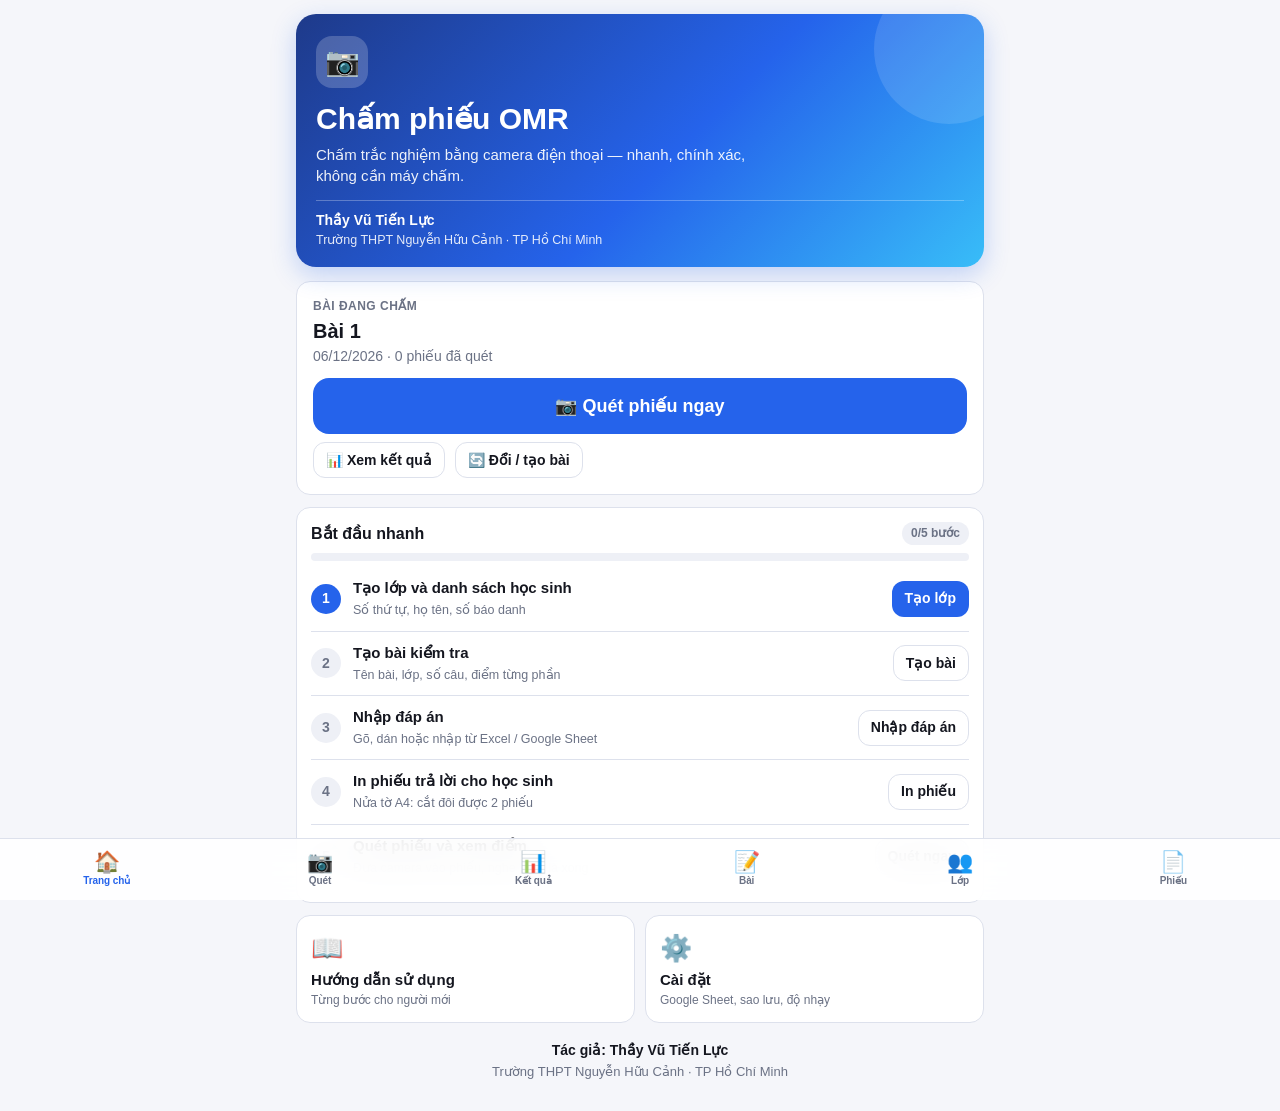
==== commit 18ac0146: "Trang chủ thân thiện, Hướng dẫn sử dụng cho người mới, thông tin tác giả Co-Authored-By: Claude Sonn" ====
--- a/index.html
+++ b/index.html
@@ -2,11 +2,11 @@
 <meta name="viewport" content="width=device-width,initial-scale=1,maximum-scale=1,viewport-fit=cover">
 <meta name="apple-mobile-web-app-capable" content="yes"><meta name="mobile-web-app-capable" content="yes">
 <meta name="apple-mobile-web-app-status-bar-style" content="default"><meta name="apple-mobile-web-app-title" content="Chấm phiếu">
-<meta name="theme-color" content="#4f46e5"><meta name="format-detection" content="telephone=no">
+<meta name="author" content="Thầy Vũ Tiến Lực - Trường THPT Nguyễn Hữu Cảnh - TP Hồ Chí Minh"><meta name="description" content="Chấm trắc nghiệm bằng camera điện thoại. Tác giả: Thầy Vũ Tiến Lực - Trường THPT Nguyễn Hữu Cảnh - TP Hồ Chí Minh"><meta name="theme-color" content="#1e40af"><meta name="format-detection" content="telephone=no">
 <link rel="manifest" href="manifest.webmanifest"><link rel="apple-touch-icon" href="icon-180.png"><link rel="icon" href="icon-192.png">
 <title>Chấm phiếu OMR</title>
-<style>:root{--bg:#f5f6fa;--surface:#fff;--surface2:#eef0f6;--text:#14161f;--muted:#6b7285;--border:#dde1ec;--primary:#4f46e5;--primary-c:#fff;--ok:#16a34a;--bad:#dc2626;--warn:#d97706;--tab:62px;--r:14px}
-@media (prefers-color-scheme:dark){:root:not([data-theme=light]){--bg:#0e1017;--surface:#181b26;--surface2:#222636;--text:#eef0f7;--muted:#9aa1b8;--border:#2c3144;--primary:#818cf8;--primary-c:#0e1017;--ok:#4ade80;--bad:#f87171;--warn:#fbbf24}}
+<style>:root{--bg:#f5f6fa;--surface:#fff;--surface2:#eef0f6;--text:#14161f;--muted:#6b7285;--border:#dde1ec;--primary:#2563eb;--primary-c:#fff;--ok:#16a34a;--bad:#dc2626;--warn:#d97706;--tab:62px;--r:14px}
+@media (prefers-color-scheme:dark){:root:not([data-theme=light]){--bg:#0e1017;--surface:#181b26;--surface2:#222636;--text:#eef0f7;--muted:#9aa1b8;--border:#2c3144;--primary:#7aa7ff;--primary-c:#0e1017;--ok:#4ade80;--bad:#f87171;--warn:#fbbf24}}
 *{box-sizing:border-box;-webkit-tap-highlight-color:transparent}
 html,body{margin:0;height:100%;background:var(--bg);color:var(--text);font:16px/1.4 -apple-system,BlinkMacSystemFont,"SF Pro Text","Segoe UI",Roboto,sans-serif;-webkit-text-size-adjust:100%;overscroll-behavior:none}
 body{padding-bottom:calc(var(--tab) + env(safe-area-inset-bottom))}
@@ -105,7 +105,88 @@
 .glg{display:flex;flex-wrap:wrap;gap:4px 12px;font-size:12px;color:var(--muted)}.glg i{display:inline-block;width:9px;height:9px;border-radius:50%;margin-right:4px}
 .msgtx{margin:8px 0 0;font-size:15px;line-height:1.5;white-space:pre-wrap}.mc small{color:var(--muted)}
 #mStyles{overflow:auto;gap:4px}#mStyles button{flex:none;white-space:nowrap;padding:0 12px}
+
+/* ===== Trang chủ, hướng dẫn, tác giả ===== */
+:root{--brand:linear-gradient(135deg,#1e3a8a 0%,#2563eb 55%,#38bdf8 100%);--brand-ink:#fff;--space-2:8px;--space-3:16px;--space-4:24px}
+:focus-visible{outline:3px solid color-mix(in srgb,var(--primary) 70%,#fff);outline-offset:2px}
+@media (prefers-reduced-motion:reduce){*{animation:none!important;transition:none!important}}
+.hero{background:var(--brand);color:var(--brand-ink);border-radius:20px;padding:22px 20px 18px;margin:2px 0 14px;box-shadow:0 8px 24px rgba(37,99,235,.25);position:relative;overflow:hidden}
+.hero::after{content:"";position:absolute;right:-40px;top:-40px;width:150px;height:150px;border-radius:50%;background:rgba(255,255,255,.12)}
+.hero .hlogo{width:52px;height:52px;border-radius:16px;background:rgba(255,255,255,.2);display:flex;align-items:center;justify-content:center;font-size:28px;margin-bottom:10px}
+.hero h1{margin:0 0 4px;font-size:26px}.hero p{margin:0 0 14px;opacity:.92;font-size:15px;max-width:30em}
+.hero .by{border-top:1px solid rgba(255,255,255,.28);padding-top:10px;font-weight:700;font-size:14px}.hero .by span{display:block;font-weight:500;opacity:.88;font-size:12.5px;margin-top:1px}
+.card.cur{padding:16px}.curh{display:flex;flex-direction:column;gap:2px;margin-bottom:12px}.curh small{color:var(--muted);font-weight:600;font-size:12px;text-transform:uppercase;letter-spacing:.04em}.curh b{font-size:20px}.curh span{color:var(--muted);font-size:14px}
+.btn.big{width:100%;min-height:56px;font-size:18px;border-radius:16px}
+.qh{display:flex;align-items:center;justify-content:space-between;margin-bottom:8px}.qh h3{margin:0}.pill.okp{background:color-mix(in srgb,var(--ok) 20%,transparent);color:var(--ok)}
+.prog{height:8px;background:var(--surface2);border-radius:99px;overflow:hidden;margin-bottom:6px}.prog i{display:block;height:100%;background:var(--ok);border-radius:99px;transition:width .25s ease-out}
+.qs{list-style:none;margin:0;padding:0}.qs li{display:flex;align-items:center;gap:12px;padding:10px 0;border-top:1px solid var(--border)}.qs li:first-child{border-top:0}
+.qs .dot{flex:none;width:30px;height:30px;border-radius:50%;background:var(--surface2);color:var(--muted);font-weight:800;display:flex;align-items:center;justify-content:center;font-size:14px}
+.qs li.ok .dot{background:var(--ok);color:#fff}.qs li.next .dot{background:var(--primary);color:var(--primary-c)}.qs .l{flex:1;min-width:0}.qs .l b{display:block;font-size:15px}.qs .l small{color:var(--muted);font-size:12.5px}.qs li.ok .l b{color:var(--muted);text-decoration:line-through;text-decoration-color:color-mix(in srgb,var(--muted) 50%,transparent)}
+.tiles{display:grid;grid-template-columns:1fr 1fr;gap:10px;margin-bottom:12px}.tile{background:var(--surface);border:1px solid var(--border);border-radius:var(--r);padding:14px;text-align:left;display:flex;flex-direction:column;gap:2px;min-height:96px}.tile i{font-style:normal;font-size:26px}.tile b{font-size:15px}.tile small{color:var(--muted);font-size:12px}.tile:active{transform:scale(.98)}
+.authorbox{text-align:center;color:var(--muted);font-size:13px;margin:18px 0 6px;display:flex;flex-direction:column;gap:2px}.authorbox b{color:var(--text);font-size:14px}
+.back{border:0;background:none;color:var(--primary);font-weight:700;font-size:16px;padding:6px 0;min-height:44px;cursor:pointer}
+.lead{color:var(--muted);margin:0 0 12px}
+details.hp{background:var(--surface);border:1px solid var(--border);border-radius:var(--r);margin:0 0 10px;padding:0 14px}
+details.hp summary{font-weight:700;font-size:16px;color:var(--text);min-height:54px;gap:10px;list-style:none}details.hp summary::-webkit-details-marker{display:none}
+details.hp summary i{font-style:normal;font-size:22px}details.hp summary::after{content:"＋";margin-left:auto;color:var(--muted);font-size:18px}details.hp[open] summary::after{content:"–"}
+.hb{padding:0 0 14px;font-size:15px;line-height:1.55}.hb p{margin:0 0 8px}.hb ul{margin:0;padding-left:20px}.hb li{margin:0 0 6px}
+.steps5{margin:0;padding:0;list-style:none;counter-reset:s}.steps5 li{counter-increment:s;position:relative;padding:0 0 12px 40px}
+.steps5 li::before{content:counter(s);position:absolute;left:0;top:0;width:28px;height:28px;border-radius:50%;background:var(--primary);color:var(--primary-c);font-weight:800;display:flex;align-items:center;justify-content:center;font-size:14px}
+.lnk{border:0;background:color-mix(in srgb,var(--primary) 12%,transparent);color:var(--primary);font-weight:700;border-radius:99px;padding:4px 12px;min-height:32px;margin-left:4px;cursor:pointer;font-size:13px}
+.card.about p{margin:0 0 6px}
+@media (min-width:640px){.hero h1{font-size:30px}.tiles{grid-template-columns:repeat(2,1fr)}}
+.tabbar button{white-space:nowrap;font-size:10px;letter-spacing:-.1px}
 </style></head><body>
+<section class="screen" id="s-home" hidden><div id="homeBody"></div></section>
+
+<section class="screen" id="s-help" hidden>
+  <button class="back" data-go="home">‹ Trang chủ</button>
+  <h1>Hướng dẫn sử dụng</h1>
+  <p class="lead">Dành cho người mới bắt đầu — đọc từ trên xuống, mỗi mục chỉ vài dòng. Bấm vào tiêu đề để mở hoặc đóng.</p>
+  <details class="hp" open><summary><i>👋</i>Ứng dụng này làm gì?</summary><div class="hb">
+    <p>Chấm bài trắc nghiệm <b>bằng camera điện thoại</b>. Học sinh tô đáp án vào phiếu giấy, thầy cô đưa camera vào phiếu, ứng dụng tự đọc và tính điểm trong chưa tới 1 giây.</p>
+    <p>Không cần máy chấm hay phần mềm đắt tiền. Dữ liệu lưu ngay trên chiếc điện thoại này.</p>
+    <p class="muted"><b>SBD</b> = số báo danh. <b>Mã đề</b> = số 3 chữ số học sinh tô trên phiếu để app biết đề nào.</p></div></details>
+  <details class="hp" open><summary><i>🚀</i>5 bước để chấm bài đầu tiên</summary><div class="hb">
+    <ol class="steps5">
+      <li><b>Tạo lớp.</b> Tab <b>Lớp</b> › Tạo lớp › nhập tên lớp, dán danh sách (STT, Họ tên, SBD) từ Excel hoặc gõ từng em. Chưa có SBD thì bấm “Đánh SBD tự động”. <button class="lnk" data-go="class">Mở tab Lớp</button></li>
+      <li><b>Tạo bài kiểm tra.</b> Tab <b>Bài</b> › Tạo bài kiểm tra: tên bài, ngày, lớp, số câu và điểm mỗi phần. Tổng điểm hiện ở cuối form (thường là 10). <button class="lnk" data-go="keys">Mở tab Bài</button></li>
+      <li><b>Nhập đáp án.</b> Cũng ở tab Bài, mục “Đáp án”: bấm Thêm mã đề rồi gõ đáp án, hoặc “Nhập từ Excel / Google Sheet” nếu đã có file.</li>
+      <li><b>In phiếu.</b> Tab <b>Phiếu</b> › In phiếu trắng, khổ A4, tỉ lệ 100%. Mẫu “Nửa tờ A4” in 2 phiếu trên một tờ — cắt đôi là dùng được. Phát cho học sinh. <button class="lnk" data-go="sheet">Mở tab Phiếu</button></li>
+      <li><b>Quét và xem điểm.</b> Tab <b>Quét</b> › Bắt đầu quét. Đặt phiếu phẳng trên bàn, đưa cả 4 ô vuông đen ở góc vào khung, giữ yên máy. Nghe “bíp” là xong — đưa phiếu tiếp theo. Xem điểm ở tab <b>Kết quả</b>. <button class="lnk" data-go="scan">Mở tab Quét</button></li>
+    </ol></div></details>
+  <details class="hp"><summary><i>✏️</i>Học sinh tô phiếu thế nào?</summary><div class="hb"><ul>
+    <li>Dùng bút chì đen (2B) hoặc bút mực đen / xanh đậm, <b>tô kín</b> cả ô tròn.</li>
+    <li><b>Số báo danh và mã đề:</b> viết số vào các ô vuông phía trên, rồi tô đúng số tương ứng ở bên dưới.</li>
+    <li><b>Phần I:</b> mỗi câu chỉ tô <b>một</b> ô A, B, C hoặc D.</li>
+    <li><b>Phần II:</b> mỗi ý (a, b, c, d) tô một ô <b>Đ</b> (Đúng) hoặc <b>S</b> (Sai).</li>
+    <li><b>Phần III:</b> viết đáp án vào ô vuông, rồi mỗi cột tô một ký tự: dấu trừ (–), dấu phẩy (,) hoặc chữ số 0–9. Đáp án ngắn thì để trống các cột còn lại.</li>
+    <li>Tô nhầm: tẩy sạch rồi tô lại. Đừng tô đè hai ô trong một câu.</li></ul></div></details>
+  <details class="hp"><summary><i>📷</i>Mẹo quét nhanh và chính xác</summary><div class="hb"><ul>
+    <li>Đủ sáng, tránh bóng tay hoặc bóng điện thoại che phiếu. Đặt phiếu trên nền bàn tối màu cho dễ nhận.</li>
+    <li>Cầm điện thoại song song với phiếu, đủ xa để thấy trọn cả tờ.</li>
+    <li><b>Cả 4 ô vuông đen ở 4 góc</b> phải nằm trong khung hình, không bị cắt hay che.</li>
+    <li>Nghiêng nhẹ vẫn đọc được. Ô <b>màu vàng</b> là ô app chưa chắc — vào tab Kết quả bấm vào bài để xem và sửa.</li>
+    <li>Camera không mở? Bấm “Chụp ảnh phiếu” hoặc “Chọn nhiều ảnh” ở màn Quét. Camera trực tiếp cần mở trang bằng https (bản đã đưa lên Vercel là được).</li></ul></div></details>
+  <details class="hp"><summary><i>🔍</i>Xem và sửa điểm</summary><div class="hb">
+    <p>Tab <b>Kết quả</b>: bấm vào một học sinh để xem bài làm. Bấm vào từng ô để sửa; điểm tự tính lại. Ô viền vàng là ô app chưa chắc chắn.</p>
+    <p><b>Đề có câu sai?</b> Tab Bài › bấm vào mã đề › mục “Câu sai đề”: chọn câu (hoặc ý) bị lỗi, mọi học sinh đều được điểm câu đó.</p>
+    <p><b>Sửa đáp án hay thang điểm</b> thì điểm của cả lớp tự thay đổi theo.</p></div></details>
+  <details class="hp"><summary><i>🌟</i>Tổng kết và lời động viên</summary><div class="hb">
+    <p>Chấm xong, tab <b>Kết quả</b> › nút “Tổng kết & lời động viên”: xem xếp loại cả lớp, những câu nên ôn lại, và nhận lời nhắn động viên cho từng em theo nhiều phong cách (ấm áp, truyền cảm hứng, vui vẻ, gửi phụ huynh…). Bấm Sao chép hoặc Chia sẻ để gửi qua Zalo, tin nhắn.</p></div></details>
+  <details class="hp"><summary><i>☁️</i>Lưu điểm vào Google Sheet</summary><div class="hb">
+    <p>Vào <b>Cài đặt › Lưu điểm lên Google Sheet</b>, bấm “Lấy mã Apps Script” và làm theo 4 bước (chỉ làm một lần). Sau đó điểm tự lưu theo từng lớp, mỗi bài một cột; sửa đáp án thì bảng tự cập nhật. <button class="lnk" data-go="settings">Mở Cài đặt</button></p></div></details>
+  <details class="hp"><summary><i>📲</i>Cài lên iPhone như một ứng dụng</summary><div class="hb">
+    <p>Mở trang bằng <b>Safari</b> › nút Chia sẻ (hình ô vuông có mũi tên) › <b>Thêm vào MH chính</b>. Từ đó có biểu tượng trên màn hình, mở toàn màn hình và dùng được khi không có mạng.</p></div></details>
+  <details class="hp"><summary><i>❓</i>Hỏi nhanh – đáp gọn</summary><div class="hb">
+    <p><b>Dữ liệu lưu ở đâu?</b> Ngay trên điện thoại này. Thỉnh thoảng vào Cài đặt › Sao lưu để giữ một bản; đổi máy thì bấm Khôi phục.</p>
+    <p><b>Có cần mạng không?</b> Không, trừ khi lưu lên Google Sheet.</p>
+    <p><b>Quét lại phiếu đã quét?</b> Cùng SBD và mã đề thì app cập nhật chứ không tạo trùng.</p>
+    <p><b>Ứng dụng báo “chưa có đáp án”?</b> Vào tab Bài, thêm đáp án đúng mã đề học sinh đã tô.</p>
+    <p><b>Muốn thử trước khi dùng thật?</b> Tab Phiếu › “In phiếu mẫu đã tô”, rồi tab Bài › “Nạp đáp án mẫu (mã 101)” và quét thử.</p></div></details>
+  <div class="authorbox"><b>Thầy Vũ Tiến Lực</b><span>Trường THPT Nguyễn Hữu Cảnh · TP Hồ Chí Minh</span></div>
+</section>
+
 <section class="screen" id="s-scan">
   <canvas id="view"></canvas><video id="cam" playsinline muted autoplay></video><div id="flash"></div>
   <div class="hud" id="hud">Bấm “Bắt đầu quét” để mở camera</div>
@@ -138,7 +219,7 @@
   <p class="muted">In khổ A4, tỉ lệ 100% (không chọn “Vừa trang”). Mẫu “Nửa tờ A4” in sẵn 2 phiếu trên 1 tờ: cắt đôi theo nét đứt là có 2 phiếu. In phiếu mẫu đã tô rồi nạp “đáp án mẫu (mã 101)” ở tab Bài để thử quét.</p></div>
   <div id="sheetPrev"></div></section>
 
-<section class="screen" id="s-settings" hidden><h1>Cài đặt</h1>
+<section class="screen" id="s-settings" hidden><button class="back" data-go="home">‹ Trang chủ</button><h1>Cài đặt</h1>
   <div class="card"><h3>Độ nhạy nhận ô tô</h3><input type="range" id="cfgThr" min="0.10" max="0.40" step="0.01"><div class="muted">Ngưỡng <b id="cfgThrV"></b> — hạ thấp nếu học sinh tô nhạt (bút chì), nâng cao nếu hay nhận nhầm ô trống.</div>
   <label class="toggle"><input type="checkbox" id="cfgSnd"> Phát tiếng “bíp” khi chấm xong</label></div>
   <div class="card"><h3>Lưu điểm lên Google Sheet</h3><p class="muted">Điểm tự lưu theo từng lớp (mỗi lớp một trang tính, mỗi bài một cột). Sửa đáp án hay điểm thì bảng tự cập nhật.</p>
@@ -149,10 +230,11 @@
   <div id="gsState" class="gsstate"></div>
   <div class="row gap"><button class="btn" id="gsTest">Kiểm tra kết nối</button><button class="btn primary" id="gsAll">Lưu tất cả bài</button><button class="btn ghost" id="gsCode">Lấy mã Apps Script</button></div></div>
   <div class="card"><h3>Dữ liệu</h3><div class="row gap"><button class="btn" id="bkup">⬇ Sao lưu</button><label class="btn" for="rstFile" style="display:inline-flex;align-items:center">⬆ Khôi phục</label><input type="file" id="rstFile" accept=".json,application/json" hidden><button class="btn danger" id="wipe">Xóa bài đã quét</button></div></div>
+  <div class="card about"><h3>Giới thiệu</h3><p><b>Chấm phiếu OMR</b> — chấm trắc nghiệm bằng camera điện thoại.</p><p class="muted">Tác giả: <b>Thầy Vũ Tiến Lực</b><br>Trường THPT Nguyễn Hữu Cảnh · TP Hồ Chí Minh</p><button class="btn" data-go="help">📖 Hướng dẫn sử dụng</button></div>
   <div class="card"><h3>Cài lên iPhone</h3><p class="muted">Mở trang bằng Safari › nút Chia sẻ › “Thêm vào MH chính”. App chạy toàn màn hình, dùng được khi không có mạng. Camera cần địa chỉ https.</p></div>
 </section>
 
-<nav class="tabbar"><button data-tab="scan" class="on"><i>📷</i>Quét</button><button data-tab="results"><i>📊</i>Kết quả<b id="tabCnt"></b></button><button data-tab="keys"><i>📝</i>Bài</button><button data-tab="class"><i>👥</i>Lớp</button><button data-tab="sheet"><i>📄</i>Phiếu</button><button data-tab="settings"><i>⚙️</i>Cài đặt</button></nav>
+<nav class="tabbar"><button data-tab="home" class="on"><i>🏠</i>Trang chủ</button><button data-tab="scan"><i>📷</i>Quét</button><button data-tab="results"><i>📊</i>Kết quả<b id="tabCnt"></b></button><button data-tab="keys"><i>📝</i>Bài</button><button data-tab="class"><i>👥</i>Lớp</button><button data-tab="sheet"><i>📄</i>Phiếu</button></nav>
 
 <div class="dlg" id="dlg" hidden><div class="sheetbox"><header><b>Chi tiết bài làm</b><button class="x" id="dlgX">✕</button></header><div id="dBody"></div></div></div>
 <div class="dlg" id="sdlg" hidden><div class="sheetbox"><header class="hg"><b>Tổng kết & lời động viên</b><button class="x" id="sdlgX">✕</button></header><div id="sBody"></div></div></div>
@@ -912,10 +994,10 @@
 
 /* ===================== ĐIỀU HƯỚNG ===================== */
 function go(tab){
-  $$('.screen').forEach(s=>s.hidden=s.id!=='s-'+tab);$$('.tabbar button').forEach(b=>b.classList.toggle('on',b.dataset.tab===tab));
+  $$('.screen').forEach(s=>s.hidden=s.id!=='s-'+tab);const hl=(tab==='settings'||tab==='help')?'home':tab;$$('.tabbar button').forEach(b=>b.classList.toggle('on',b.dataset.tab===hl));
   if(tab!=='scan')stopCam();
-  if(tab==='results')renderResults();if(tab==='keys')renderKeys();if(tab==='class')renderClass();if(tab==='sheet')renderSheet();if(tab==='settings')renderSettings();
-  lsSet('omr.tab',tab);
+  if(tab==='home')renderHome();if(tab==='results')renderResults();if(tab==='keys')renderKeys();if(tab==='class')renderClass();if(tab==='sheet')renderSheet();if(tab==='settings')renderSettings();
+  lsSet('omr.tab',tab);window.scrollTo(0,0);
 }
 $$('.tabbar button').forEach(b=>b.addEventListener('click',()=>go(b.dataset.tab)));
 document.addEventListener('visibilitychange',()=>{if(document.hidden&&cam.on)stopCam()});
@@ -925,6 +1007,28 @@
 $('#autoTg').addEventListener('click',()=>{S.cfg.auto=!S.cfg.auto;save.cfg();$('#autoTg').textContent=S.cfg.auto?'Tự chốt: BẬT':'Tự chốt: TẮT'});
 $('#fileCap').addEventListener('change',e=>{handleFiles(e.target.files);e.target.value=''});
 $('#fileMulti').addEventListener('change',e=>{handleFiles(e.target.files);e.target.value=''});
+
+/* ===================== TRANG CHỦ ===================== */
+function qsSteps(){
+  const ex=curEx(),hasCls=S.classes.some(c=>c.students.length),hasExam=S.exams.some(e=>String(e.lop||'').trim()),hasKey=Object.keys(ex.keys||{}).length>0,hasScan=S.scans.some(x=>x.examId===ex.id);
+  return[{ok:hasCls,t:'Tạo lớp và danh sách học sinh',d:'Số thứ tự, họ tên, số báo danh',go:'class',b:'Tạo lớp'},
+   {ok:hasExam,t:'Tạo bài kiểm tra',d:'Tên bài, lớp, số câu, điểm từng phần',go:'keys',b:'Tạo bài'},
+   {ok:hasKey,t:'Nhập đáp án',d:'Gõ, dán hoặc nhập từ Excel / Google Sheet',go:'keys',b:'Nhập đáp án'},
+   {ok:!!S.cfg.printed,t:'In phiếu trả lời cho học sinh',d:'Nửa tờ A4: cắt đôi được 2 phiếu',go:'sheet',b:'In phiếu'},
+   {ok:hasScan,t:'Quét phiếu và xem điểm',d:'Đưa camera vào phiếu, nghe “bíp” là xong',go:'scan',b:'Quét ngay'}];
+}
+function renderHome(){
+  const ex=curEx(),n=myScans().length,st=qsSteps(),done=st.filter(x=>x.ok).length,next=st.findIndex(x=>!x.ok);
+  let h=`<div class="hero"><div class="hlogo">📷</div><h1>Chấm phiếu OMR</h1><p>Chấm trắc nghiệm bằng camera điện thoại — nhanh, chính xác, không cần máy chấm.</p><div class="by">Thầy Vũ Tiến Lực<span>Trường THPT Nguyễn Hữu Cảnh · TP Hồ Chí Minh</span></div></div>`;
+  h+=`<div class="card cur"><div class="curh"><small>Bài đang chấm</small><b>${esc(ex.name)}</b><span>${esc(exSub(ex)||'Chưa ghi lớp')} · ${n} phiếu đã quét</span></div><button class="btn primary big" id="hmScan">📷 Quét phiếu ngay</button><div class="row gap" style="margin:8px 0 0"><button class="btn sm" data-go="results">📊 Xem kết quả</button><button class="btn sm" data-go="keys">🔄 Đổi / tạo bài</button></div></div>`;
+  h+=`<div class="card"><div class="qh"><h3>Bắt đầu nhanh</h3><span class="pill${done===5?' okp':''}">${done}/5 bước</span></div><div class="prog"><i style="width:${done*20}%"></i></div>`;
+  h+=done===5?`<p class="muted">🎉 Thầy đã hoàn thành đủ các bước. Từ giờ chỉ cần chọn bài rồi quét phiếu.</p>`:'';
+  h+='<ol class="qs">'+st.map((x,i)=>`<li class="${x.ok?'ok':i===next?'next':''}"><span class="dot">${x.ok?'✓':i+1}</span><div class="l"><b>${x.t}</b><small>${x.d}</small></div>${x.ok?'':`<button class="btn sm${i===next?' primary':''}" data-go="${x.go}">${x.b}</button>`}</li>`).join('')+'</ol></div>';
+  h+=`<div class="tiles"><button class="tile" data-go="help"><i>📖</i><b>Hướng dẫn sử dụng</b><small>Từng bước cho người mới</small></button><button class="tile" data-go="settings"><i>⚙️</i><b>Cài đặt</b><small>Google Sheet, sao lưu, độ nhạy</small></button></div>`;
+  h+=`<div class="authorbox"><b>Tác giả: Thầy Vũ Tiến Lực</b><span>Trường THPT Nguyễn Hữu Cảnh · TP Hồ Chí Minh</span></div>`;
+  $('#homeBody').innerHTML=h;
+  $('#hmScan').onclick=()=>{go('scan');startCam()};
+}
 
 /* ===================== KẾT QUẢ ===================== */
 let sortBy='t';
@@ -1209,10 +1313,11 @@
 }
 $('#shLayout').onchange=e=>{S.cfg.layout=e.target.value;save.cfg();renderSheet()};
 ['school','exam','date'].forEach(k=>$('#sh_'+k).oninput=e=>{S.cfg[k]=e.target.value;save.cfg();$('#sheetPrev').innerHTML=sheetSVG(SL(),sheetInfo())});
-function printSVG(svg){const r=$('#printRoot');r.innerHTML=svg;document.body.classList.add('printing');setTimeout(()=>{window.print();setTimeout(()=>{document.body.classList.remove('printing');r.innerHTML=''},400)},120)}
+function markPrinted(){if(!S.cfg.printed){S.cfg.printed=true;save.cfg()}}
+function printSVG(svg){markPrinted();const r=$('#printRoot');r.innerHTML=svg;document.body.classList.add('printing');setTimeout(()=>{window.print();setTimeout(()=>{document.body.classList.remove('printing');r.innerHTML=''},400)},120)}
 $('#shPrint').onclick=()=>printSVG(sheetSVG(SL(),sheetInfo(),null,null,true));
 $('#shDemo').onclick=()=>{const L=SL(),d=demoData(L);printSVG(sheetSVG(L,sheetInfo(),fillFromAnswers(L,d.st),{jitter:1},true))};
-$('#shSvg').onclick=()=>{const a=document.createElement('a');a.href=URL.createObjectURL(new Blob([sheetSVG(SL(),sheetInfo(),null,null,true)],{type:'image/svg+xml'}));a.download='phieu-tra-loi-'+SL().id+'.svg';document.body.appendChild(a);a.click();setTimeout(()=>{URL.revokeObjectURL(a.href);a.remove()},1500)};
+$('#shSvg').onclick=()=>{markPrinted();const a=document.createElement('a');a.href=URL.createObjectURL(new Blob([sheetSVG(SL(),sheetInfo(),null,null,true)],{type:'image/svg+xml'}));a.download='phieu-tra-loi-'+SL().id+'.svg';document.body.appendChild(a);a.click();setTimeout(()=>{URL.revokeObjectURL(a.href);a.remove()},1500)};
 $('#shDemoShow').onclick=()=>{const L=SL(),d=demoData(L);$('#sheetPrev').innerHTML=sheetSVG(L,sheetInfo(),fillFromAnswers(L,d.st),{jitter:1});toast('Phiếu mẫu đã tô — quét thử, kết quả đúng phải là '+fmt(scoreScan(d.st,d.key,L,defaultPts(L)).total)+' điểm (đáp án mẫu mã 101)',6000)};
 
 /* ===================== LỚP ===================== */
@@ -1305,6 +1410,7 @@
 /* ===================== KHỞI ĐỘNG ===================== */
 setTimeout(()=>queueSync(),1500);updCount();updExLbl();$$('.exlbl').forEach(e=>e.onclick=()=>go('keys'));$('#autoTg').textContent=S.cfg.auto?'Tự chốt: BẬT':'Tự chốt: TẮT';
 if('serviceWorker' in navigator&&location.protocol.startsWith('http'))navigator.serviceWorker.register('sw.js').catch(()=>{});
-go(lsGet('omr.tab','scan')==='scan'?'scan':lsGet('omr.tab','scan'));
+go(lsGet('omr.tab','home'));
+document.addEventListener('click',e=>{const b=e.target.closest('[data-go]');if(b&&!b.dataset.skip)go(b.dataset.go)});
 window.OMR={S,openSummary,buildMsg,buildClassMsg,MSG_STYLES,bandOf,parseStudents,renderClass,openClass,rebuildRoster,clsOf,gsRows,gsBody,syncAll,queueSync,gsPost,parseKeyGrid,parseCSV,readXlsx,classifyAns,openImport,curEx,selectEx,newExam,totalOf,ptsOf,exOf,openExam,renderKeys,migrate,analyze,getLayout,buildLayout,sheetSVG,demoData,fillFromAnswers,scoreScan,parseKeyText,keyToText,handleFiles,commitScan,scoreOf,go,defaultPts,tableRows,ptsNow};
 </script></body></html>
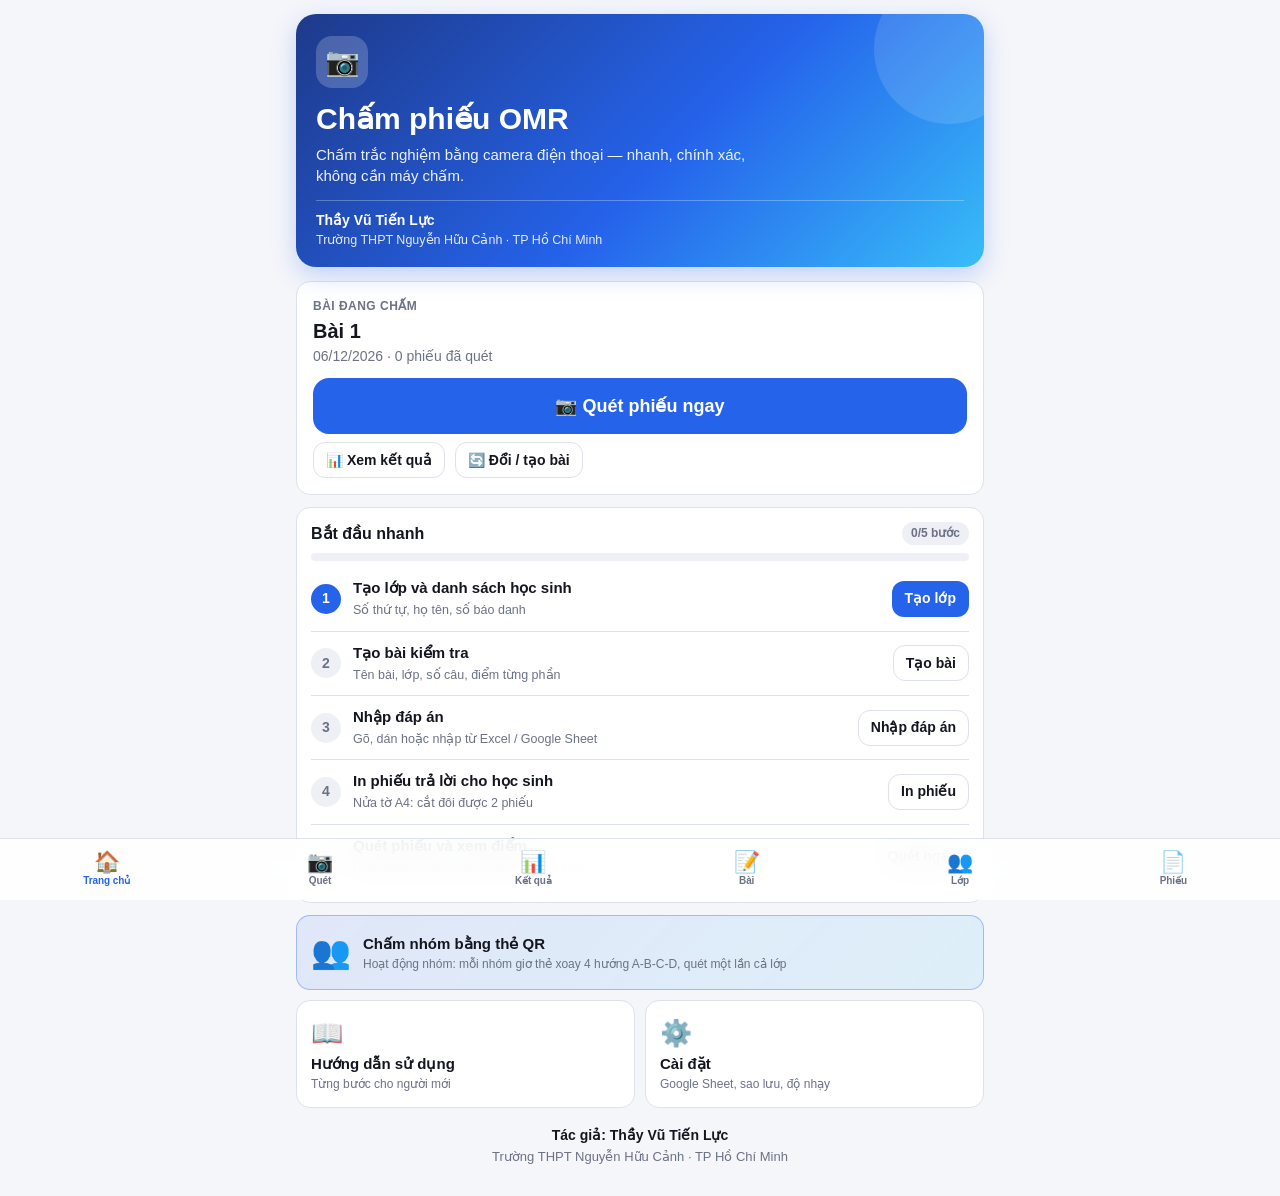
==== commit 18d7d9db: "Chấm nhóm bằng thẻ QR: xoay 4 hướng A-B-C-D, nhóm 1-24, chấm theo vòng, bảng điểm, in thẻ Co-Authore" ====
--- a/index.html
+++ b/index.html
@@ -136,6 +136,25 @@
 .card.about p{margin:0 0 6px}
 @media (min-width:640px){.hero h1{font-size:30px}.tiles{grid-template-columns:repeat(2,1fr)}}
 .tabbar button{white-space:nowrap;font-size:10px;letter-spacing:-.1px}
+
+/* ===== Chấm nhóm bằng QR ===== */
+.tile.wide{grid-column:1/-1;flex-direction:row;align-items:center;gap:12px;min-height:0;background:linear-gradient(135deg,rgba(37,99,235,.10),rgba(56,189,248,.12));border-color:rgba(37,99,235,.35)}.tile.wide i{font-size:32px}.tile.wide span{display:flex;flex-direction:column;gap:2px}
+.seg{display:flex;gap:4px;background:var(--surface2);padding:4px;border-radius:14px;margin:4px 0 12px}.seg button{flex:1;border:0;background:none;color:var(--muted);font-weight:700;font-size:14px;padding:10px 4px;border-radius:10px;min-height:44px;cursor:pointer}.seg button.on{background:var(--surface);color:var(--primary);box-shadow:0 1px 4px rgba(0,0,0,.12)}
+.rbar{display:flex;align-items:center;gap:10px}.rbar .btn{min-width:48px;font-size:20px;font-weight:800}.rname{flex:1;text-align:center;display:flex;flex-direction:column}.rname b{font-size:20px}.rname small{color:var(--muted)}
+.keyrow{display:flex;align-items:center;gap:12px;margin:12px 0 4px}.keyrow>span{font-weight:700;font-size:14px}.kchips{display:flex;gap:8px;flex:1}.kchips button{flex:1;min-height:48px;border-radius:12px;border:2px solid var(--border);background:var(--surface);color:var(--text);font-size:20px;font-weight:800;cursor:pointer}.kchips button.on{background:var(--ok);border-color:var(--ok);color:#fff}
+.qrcam{position:relative;width:100%;aspect-ratio:4/3;background:#0b0d14;border-radius:16px;overflow:hidden;margin:2px 0 10px}#qrView{position:absolute;inset:0;width:100%;height:100%;display:block}#qrCam{position:absolute;width:1px;height:1px;opacity:0;pointer-events:none}
+.qrhud{position:absolute;left:8px;right:8px;top:8px;padding:8px 12px;border-radius:12px;background:rgba(10,12,20,.72);color:#fff;font-weight:600;font-size:14px;z-index:2}.qrhud.ok{background:rgba(22,163,74,.88)}.qrhud.bad{background:rgba(220,38,38,.9)}
+.qrstart{position:absolute;inset:0;display:flex;flex-direction:column;align-items:center;justify-content:center;gap:10px;padding:48px 18px 14px;text-align:center;color:#fff}.qrstart p{margin:0;font-size:13px;opacity:.85;max-width:420px}.qrico{font-size:44px}
+.qstat{margin:8px 0;font-size:15px;line-height:1.5}.qstat b{font-size:22px}.qstat small{display:block;color:var(--muted)}.okt{color:var(--ok);font-weight:700}
+.qgrid{display:grid;grid-template-columns:repeat(6,1fr);gap:6px}@media (min-width:520px){.qgrid{grid-template-columns:repeat(8,1fr)}}
+.qg{position:relative;border:2px solid var(--border);background:var(--surface);color:var(--text);border-radius:12px;min-height:56px;display:flex;flex-direction:column;align-items:center;justify-content:center;padding:2px;cursor:pointer}.qg small{position:absolute;left:5px;top:2px;font-size:11px;color:var(--muted);font-weight:700}.qg b{font-size:22px;line-height:1.1}
+.qg.got{background:rgba(37,99,235,.14);border-color:var(--primary)}.qg.ok{background:rgba(22,163,74,.18);border-color:var(--ok)}.qg.bad{background:rgba(220,38,38,.14);border-color:var(--bad)}.qg.seen{box-shadow:0 0 0 3px rgba(56,189,248,.45)}
+.qdist{display:flex;flex-direction:column;gap:6px;margin:12px 0}.qd{display:flex;align-items:center;gap:8px}.qd .lb{width:22px;font-weight:800}.qd .bar{flex:1;height:14px;background:var(--surface2);border-radius:8px;overflow:hidden}.qd .bar i{display:block;height:100%;background:var(--primary);border-radius:8px}.qd.key .bar i{background:var(--ok)}.qd .ct{width:28px;text-align:right;font-weight:700}
+.podium{display:flex;gap:8px;flex-wrap:wrap;margin-bottom:10px}.pd{flex:1;min-width:96px;border-radius:14px;padding:10px 8px;text-align:center;background:var(--surface);border:1px solid var(--border);display:flex;flex-direction:column;gap:2px}.pd i{font-style:normal;font-size:28px}.pd b{font-size:16px}.pd span{color:var(--muted);font-size:13px}.pd.r1{background:rgba(250,204,21,.18);border-color:#eab308}
+.tblw{padding:0;overflow-x:auto}.qtb{width:100%;border-collapse:collapse;font-size:15px}.qtb th,.qtb td{padding:9px 8px;text-align:center;border-bottom:1px solid var(--border)}.qtb th{color:var(--muted);font-size:12px;position:sticky;top:0;background:var(--surface)}.qtb td.ok{color:var(--ok);font-weight:800}.qtb td.bad{color:var(--bad);font-weight:800}.qtb td.no{color:var(--muted)}.qtb td.tot{font-weight:800}
+.warnb{background:rgba(217,119,6,.12);border-color:var(--warn);font-size:14px}
+.qcwrap{display:flex;gap:14px;align-items:flex-start;flex-wrap:wrap}#qcPrev{width:200px;max-width:100%;flex:none}.qcsvg{width:100%;height:auto;display:block;border-radius:6px;background:#fff;box-shadow:0 1px 6px rgba(0,0,0,.2)}.qhow{flex:1;min-width:200px;margin:0;padding-left:20px;display:flex;flex-direction:column;gap:6px;font-size:14px}
+@media print{#printRoot svg{break-after:page;page-break-after:always}#printRoot svg:last-child{break-after:auto;page-break-after:auto}}
 </style></head><body>
 <section class="screen" id="s-home" hidden><div id="homeBody"></div></section>
 
@@ -168,6 +187,15 @@
     <li><b>Cả 4 ô vuông đen ở 4 góc</b> phải nằm trong khung hình, không bị cắt hay che.</li>
     <li>Nghiêng nhẹ vẫn đọc được. Ô <b>màu vàng</b> là ô app chưa chắc — vào tab Kết quả bấm vào bài để xem và sửa.</li>
     <li>Camera không mở? Bấm “Chụp ảnh phiếu” hoặc “Chọn nhiều ảnh” ở màn Quét. Camera trực tiếp cần mở trang bằng https (bản đã đưa lên Vercel là được).</li></ul></div></details>
+  <details class="hp"><summary><i>👥</i>Chấm hoạt động nhóm bằng thẻ QR</summary><div class="hb">
+    <p>Dùng khi cả lớp chia nhóm (tối đa 24 nhóm) và mỗi nhóm trả lời câu trắc nghiệm A, B, C, D <b>bằng cách giơ thẻ</b>, không cần phiếu giấy.</p>
+    <ol class="steps5">
+      <li><b>In thẻ.</b> Trang chủ › Chấm nhóm bằng thẻ QR › tab <b>In thẻ</b>. Mỗi nhóm một thẻ có số nhóm riêng.</li>
+      <li><b>Học sinh chọn đáp án bằng cách xoay thẻ</b>: chữ cái muốn chọn (A, B, C hoặc D) nằm ở <b>cạnh trên</b> của thẻ.</li>
+      <li><b>Chấm vòng.</b> Tab <b>Chấm vòng</b>: bấm A/B/C/D ở “Đáp án đúng”, bấm Bắt đầu quét và giơ máy về phía lớp. Ô nhóm nào đã nhận sẽ hiện chữ cái.</li>
+      <li><b>Chốt vòng</b> rồi sang vòng mới. Mỗi vòng một câu hỏi; điểm cộng dồn ở tab <b>Bảng điểm</b>.</li>
+    </ol>
+    <p class="muted">Quét không ra? Đứng gần hơn, bật “Quét xa”, hoặc in thẻ cỡ to. Bấm vào ô nhóm để sửa tay. Có thể đổi đáp án đúng sau khi chốt, điểm tự tính lại.</p></div></details>
   <details class="hp"><summary><i>🔍</i>Xem và sửa điểm</summary><div class="hb">
     <p>Tab <b>Kết quả</b>: bấm vào một học sinh để xem bài làm. Bấm vào từng ô để sửa; điểm tự tính lại. Ô viền vàng là ô app chưa chắc chắn.</p>
     <p><b>Đề có câu sai?</b> Tab Bài › bấm vào mã đề › mục “Câu sai đề”: chọn câu (hoặc ý) bị lỗi, mọi học sinh đều được điểm câu đó.</p>
@@ -211,6 +239,41 @@
 
 <section class="screen" id="s-class" hidden><h1>Lớp</h1><div id="classBody"></div></section>
 
+<section class="screen" id="s-qr" hidden>
+  <button class="back" data-go="home">‹ Trang chủ</button>
+  <h1>Chấm nhóm bằng thẻ QR</h1>
+  <div class="seg" id="qrSeg"><button data-qt="play" class="on">📷 Chấm vòng</button><button data-qt="board">🏆 Bảng điểm</button><button data-qt="cards">🖨 In thẻ</button></div>
+  <div id="qt-play">
+    <div class="card qrround">
+      <div class="rbar"><button class="btn" id="qrPrev" aria-label="Vòng trước">‹</button><div class="rname"><b id="qrRName">Vòng 1</b><small id="qrRSub"></small></div><button class="btn" id="qrNext" aria-label="Vòng sau">＋</button></div>
+      <div class="keyrow"><span>Đáp án đúng</span><div class="kchips" id="qrKey"><button data-k="A">A</button><button data-k="B">B</button><button data-k="C">C</button><button data-k="D">D</button></div></div>
+      <div class="row"><label class="f">Điểm mỗi nhóm đúng<input id="qrPts" inputmode="decimal"></label><label class="f">Số nhóm (1–24)<input id="qrN" inputmode="numeric"></label></div>
+    </div>
+    <div class="qrcam" id="qrBox"><canvas id="qrView"></canvas><video id="qrCam" playsinline muted autoplay></video>
+      <div class="qrhud" id="qrHud">Bấm “Bắt đầu quét” để mở camera</div>
+      <div class="qrstart" id="qrStartBox"><div class="qrico">👥</div><button class="btn primary big" id="qrStart">📷 Bắt đầu quét</button><p>Các nhóm giơ thẻ lên, chữ cái đáp án ở <b>cạnh trên</b>. Giơ máy về phía lớp, app đọc nhiều thẻ cùng lúc.</p></div></div>
+    <div class="row gap" id="qrCamBtns" hidden><button class="btn" id="qrStop">Dừng camera</button><button class="btn" id="qrHi">Quét xa: TẮT</button></div>
+    <div id="qrStat"></div>
+    <div id="qrGrid" class="qgrid"></div>
+    <p class="muted" style="margin:6px 0 10px">Bấm vào ô nhóm để sửa tay: A → B → C → D → trống.</p>
+    <div id="qrDist"></div>
+    <div class="row gap"><button class="btn primary" id="qrFinish">✓ Chốt vòng, sang vòng mới</button><button class="btn" id="qrLock">🔒 Khóa vòng</button></div>
+    <div class="row gap" style="margin-top:8px"><button class="btn sm" id="qrClear">Xóa kết quả vòng này</button><button class="btn sm ghost" id="qrDel">Xóa hẳn vòng</button></div>
+  </div>
+  <div id="qt-board" hidden></div>
+  <div id="qt-cards" hidden>
+    <div class="card"><h3>In thẻ QR cho các nhóm</h3>
+      <div class="row"><label class="f">Từ nhóm<input id="qcFrom" inputmode="numeric"></label><label class="f">Đến nhóm<input id="qcTo" inputmode="numeric"></label></div>
+      <label class="f">Cỡ thẻ<select id="qcPer"><option value="6">6 thẻ/trang · 9 cm (quét gần)</option><option value="2">2 thẻ/trang · 14 cm (nên dùng)</option><option value="1">1 thẻ/trang · 19 cm (quét xa)</option></select></label>
+      <p class="muted" id="qcInfo"></p>
+      <div class="row gap"><button class="btn primary" id="qcPrint">🖨 In thẻ</button><button class="btn" id="qcDl">⬇ Tải file để in trên máy tính</button></div>
+      <p class="muted">In khổ A4, tỉ lệ 100% (không chọn “Vừa trang”), in <b>đen trắng</b> là đủ. Nên in giấy dày hoặc ép plastic để thẻ phẳng, không bóng loá.</p></div>
+    <div class="card"><h3>Cách dùng thẻ</h3>
+      <div class="qcwrap"><div id="qcPrev"></div>
+      <ol class="qhow"><li>Mỗi nhóm giữ <b>một thẻ riêng</b> (số nhóm in ở hai góc).</li><li>Thẻ có 4 chữ <b>A, B, C, D</b> ở 4 cạnh. Nhóm chọn đáp án nào thì <b>xoay thẻ để chữ đó nằm ở cạnh trên</b>.</li><li>Cả nhóm giơ thẻ cao, mặt có mã hướng về phía thầy cô, không che mã QR.</li><li>Thầy cô giơ điện thoại quét — app đọc nhiều thẻ cùng lúc và tự ghi đáp án.</li></ol></div></div>
+  </div>
+</section>
+
 <section class="screen" id="s-sheet" hidden><h1>Phiếu trả lời</h1>
   <div class="card"><label class="f">Mẫu phiếu<select id="shLayout"></select></label>
   <label class="f">Tên trường<input id="sh_school" placeholder="THPT Nguyễn Hữu Cảnh"></label>
@@ -242,7 +305,11 @@
 <div class="dlg" id="edlg" hidden><div class="sheetbox"><header class="hg"><b id="eTitle">Tạo bài kiểm tra</b><button class="x" id="edlgX">✕</button></header><div id="eBody"></div></div></div>
 <div class="dlg" id="kdlg" hidden><div class="sheetbox"><header><b>Đáp án mã đề</b><button class="x" id="kdlgX">✕</button></header><div id="kBody"></div></div></div>
 <div id="toast"></div><div id="printRoot"></div>
-<script>'use strict';
+<script>/* jsQR v1.4.0 — Cosmo Wolfe, Apache License 2.0 — https://github.com/cozmo/jsQR */
+!function(o,e){"object"==typeof exports&&"object"==typeof module?module.exports=e():"function"==typeof define&&define.amd?define([],e):"object"==typeof exports?exports.jsQR=e():o.jsQR=e()}("undefined"!=typeof self?self:this,function(){return function(o){var e={};function r(t){if(e[t])return e[t].exports;var c=e[t]={i:t,l:!1,exports:{}};return o[t].call(c.exports,c,c.exports,r),c.l=!0,c.exports}return r.m=o,r.c=e,r.d=function(o,e,t){r.o(o,e)||Object.defineProperty(o,e,{configurable:!1,enumerable:!0,get:t})},r.n=function(o){var e=o&&o.__esModule?function(){return o.default}:function(){return o};return r.d(e,"a",e),e},r.o=function(o,e){return Object.prototype.hasOwnProperty.call(o,e)},r.p="",r(r.s=3)}([function(o,e,r){"use strict";Object.defineProperty(e,"__esModule",{value:!0});var t=function(){function o(o,e){this.width=e,this.height=o.length/e,this.data=o}return o.createEmpty=function(e,r){return new o(new Uint8ClampedArray(e*r),e)},o.prototype.get=function(o,e){return!(o<0||o>=this.width||e<0||e>=this.height)&&!!this.data[e*this.width+o]},o.prototype.set=function(o,e,r){this.data[e*this.width+o]=r?1:0},o.prototype.setRegion=function(o,e,r,t,c){for(var s=e;s<e+t;s++)for(var a=o;a<o+r;a++)this.set(a,s,!!c)},o}();e.BitMatrix=t},function(o,e,r){"use strict";Object.defineProperty(e,"__esModule",{value:!0});var t=r(2);e.addOrSubtractGF=function(o,e){return o^e};var c=function(){function o(o,e,r){this.primitive=o,this.size=e,this.generatorBase=r,this.expTable=new Array(this.size),this.logTable=new Array(this.size);for(var c=1,s=0;s<this.size;s++)this.expTable[s]=c,(c*=2)>=this.size&&(c=(c^this.primitive)&this.size-1);for(s=0;s<this.size-1;s++)this.logTable[this.expTable[s]]=s;this.zero=new t.default(this,Uint8ClampedArray.from([0])),this.one=new t.default(this,Uint8ClampedArray.from([1]))}return o.prototype.multiply=function(o,e){return 0===o||0===e?0:this.expTable[(this.logTable[o]+this.logTable[e])%(this.size-1)]},o.prototype.inverse=function(o){if(0===o)throw new Error("Can't invert 0");return this.expTable[this.size-this.logTable[o]-1]},o.prototype.buildMonomial=function(o,e){if(o<0)throw new Error("Invalid monomial degree less than 0");if(0===e)return this.zero;var r=new Uint8ClampedArray(o+1);return r[0]=e,new t.default(this,r)},o.prototype.log=function(o){if(0===o)throw new Error("Can't take log(0)");return this.logTable[o]},o.prototype.exp=function(o){return this.expTable[o]},o}();e.default=c},function(o,e,r){"use strict";Object.defineProperty(e,"__esModule",{value:!0});var t=r(1),c=function(){function o(o,e){if(0===e.length)throw new Error("No coefficients.");this.field=o;var r=e.length;if(r>1&&0===e[0]){for(var t=1;t<r&&0===e[t];)t++;if(t===r)this.coefficients=o.zero.coefficients;else{this.coefficients=new Uint8ClampedArray(r-t);for(var c=0;c<this.coefficients.length;c++)this.coefficients[c]=e[t+c]}}else this.coefficients=e}return o.prototype.degree=function(){return this.coefficients.length-1},o.prototype.isZero=function(){return 0===this.coefficients[0]},o.prototype.getCoefficient=function(o){return this.coefficients[this.coefficients.length-1-o]},o.prototype.addOrSubtract=function(e){var r;if(this.isZero())return e;if(e.isZero())return this;var c=this.coefficients,s=e.coefficients;c.length>s.length&&(c=(r=[s,c])[0],s=r[1]);for(var a=new Uint8ClampedArray(s.length),n=s.length-c.length,d=0;d<n;d++)a[d]=s[d];for(d=n;d<s.length;d++)a[d]=t.addOrSubtractGF(c[d-n],s[d]);return new o(this.field,a)},o.prototype.multiply=function(e){if(0===e)return this.field.zero;if(1===e)return this;for(var r=this.coefficients.length,t=new Uint8ClampedArray(r),c=0;c<r;c++)t[c]=this.field.multiply(this.coefficients[c],e);return new o(this.field,t)},o.prototype.multiplyPoly=function(e){if(this.isZero()||e.isZero())return this.field.zero;for(var r=this.coefficients,c=r.length,s=e.coefficients,a=s.length,n=new Uint8ClampedArray(c+a-1),d=0;d<c;d++)for(var l=r[d],i=0;i<a;i++)n[d+i]=t.addOrSubtractGF(n[d+i],this.field.multiply(l,s[i]));return new o(this.field,n)},o.prototype.multiplyByMonomial=function(e,r){if(e<0)throw new Error("Invalid degree less than 0");if(0===r)return this.field.zero;for(var t=this.coefficients.length,c=new Uint8ClampedArray(t+e),s=0;s<t;s++)c[s]=this.field.multiply(this.coefficients[s],r);return new o(this.field,c)},o.prototype.evaluateAt=function(o){var e=0;if(0===o)return this.getCoefficient(0);var r=this.coefficients.length;if(1===o)return this.coefficients.forEach(function(o){e=t.addOrSubtractGF(e,o)}),e;e=this.coefficients[0];for(var c=1;c<r;c++)e=t.addOrSubtractGF(this.field.multiply(o,e),this.coefficients[c]);return e},o}();e.default=c},function(o,e,r){"use strict";Object.defineProperty(e,"__esModule",{value:!0});var t=r(4),c=r(5),s=r(11),a=r(12);function n(o){var e=a.locate(o);if(!e)return null;for(var r=0,t=e;r<t.length;r++){var n=t[r],d=s.extract(o,n),l=c.decode(d.matrix);if(l)return{binaryData:l.bytes,data:l.text,chunks:l.chunks,version:l.version,location:{topRightCorner:d.mappingFunction(n.dimension,0),topLeftCorner:d.mappingFunction(0,0),bottomRightCorner:d.mappingFunction(n.dimension,n.dimension),bottomLeftCorner:d.mappingFunction(0,n.dimension),topRightFinderPattern:n.topRight,topLeftFinderPattern:n.topLeft,bottomLeftFinderPattern:n.bottomLeft,bottomRightAlignmentPattern:n.alignmentPattern}}}return null}var d={inversionAttempts:"attemptBoth"};function l(o,e,r,c){void 0===c&&(c={});var s=d;Object.keys(s||{}).forEach(function(o){s[o]=c[o]||s[o]});var a="attemptBoth"===s.inversionAttempts||"invertFirst"===s.inversionAttempts,l="onlyInvert"===s.inversionAttempts||"invertFirst"===s.inversionAttempts,i=t.binarize(o,e,r,a),B=i.binarized,k=i.inverted,u=n(l?k:B);return u||"attemptBoth"!==s.inversionAttempts&&"invertFirst"!==s.inversionAttempts||(u=n(l?B:k)),u}l.default=l,e.default=l},function(o,e,r){"use strict";Object.defineProperty(e,"__esModule",{value:!0});var t=r(0);function c(o,e,r){return o<e?e:o>r?r:o}var s=function(){function o(o,e){this.width=o,this.data=new Uint8ClampedArray(o*e)}return o.prototype.get=function(o,e){return this.data[e*this.width+o]},o.prototype.set=function(o,e,r){this.data[e*this.width+o]=r},o}();e.binarize=function(o,e,r,a){if(o.length!==e*r*4)throw new Error("Malformed data passed to binarizer.");for(var n=new s(e,r),d=0;d<e;d++)for(var l=0;l<r;l++){var i=o[4*(l*e+d)+0],B=o[4*(l*e+d)+1],k=o[4*(l*e+d)+2];n.set(d,l,.2126*i+.7152*B+.0722*k)}for(var u=Math.ceil(e/8),C=Math.ceil(r/8),m=new s(u,C),f=0;f<C;f++)for(var w=0;w<u;w++){var P=0,v=1/0,h=0;for(l=0;l<8;l++)for(d=0;d<8;d++){var y=n.get(8*w+d,8*f+l);P+=y,v=Math.min(v,y),h=Math.max(h,y)}var p=P/Math.pow(8,2);if(h-v<=24&&(p=v/2,f>0&&w>0)){var b=(m.get(w,f-1)+2*m.get(w-1,f)+m.get(w-1,f-1))/4;v<b&&(p=b)}m.set(w,f,p)}var g=t.BitMatrix.createEmpty(e,r),x=null;for(a&&(x=t.BitMatrix.createEmpty(e,r)),f=0;f<C;f++)for(w=0;w<u;w++){for(var M=c(w,2,u-3),L=c(f,2,C-3),N=(P=0,-2);N<=2;N++)for(var I=-2;I<=2;I++)P+=m.get(M+N,L+I);var O=P/25;for(N=0;N<8;N++)for(I=0;I<8;I++){d=8*w+N,l=8*f+I;var z=n.get(d,l);g.set(d,l,z<=O),a&&x.set(d,l,!(z<=O))}}return a?{binarized:g,inverted:x}:{binarized:g}}},function(o,e,r){"use strict";Object.defineProperty(e,"__esModule",{value:!0});var t=r(0),c=r(6),s=r(9),a=r(10);function n(o,e){for(var r=o^e,t=0;r;)t++,r&=r-1;return t}function d(o,e){return e<<1|o}var l=[{bits:21522,formatInfo:{errorCorrectionLevel:1,dataMask:0}},{bits:20773,formatInfo:{errorCorrectionLevel:1,dataMask:1}},{bits:24188,formatInfo:{errorCorrectionLevel:1,dataMask:2}},{bits:23371,formatInfo:{errorCorrectionLevel:1,dataMask:3}},{bits:17913,formatInfo:{errorCorrectionLevel:1,dataMask:4}},{bits:16590,formatInfo:{errorCorrectionLevel:1,dataMask:5}},{bits:20375,formatInfo:{errorCorrectionLevel:1,dataMask:6}},{bits:19104,formatInfo:{errorCorrectionLevel:1,dataMask:7}},{bits:30660,formatInfo:{errorCorrectionLevel:0,dataMask:0}},{bits:29427,formatInfo:{errorCorrectionLevel:0,dataMask:1}},{bits:32170,formatInfo:{errorCorrectionLevel:0,dataMask:2}},{bits:30877,formatInfo:{errorCorrectionLevel:0,dataMask:3}},{bits:26159,formatInfo:{errorCorrectionLevel:0,dataMask:4}},{bits:25368,formatInfo:{errorCorrectionLevel:0,dataMask:5}},{bits:27713,formatInfo:{errorCorrectionLevel:0,dataMask:6}},{bits:26998,formatInfo:{errorCorrectionLevel:0,dataMask:7}},{bits:5769,formatInfo:{errorCorrectionLevel:3,dataMask:0}},{bits:5054,formatInfo:{errorCorrectionLevel:3,dataMask:1}},{bits:7399,formatInfo:{errorCorrectionLevel:3,dataMask:2}},{bits:6608,formatInfo:{errorCorrectionLevel:3,dataMask:3}},{bits:1890,formatInfo:{errorCorrectionLevel:3,dataMask:4}},{bits:597,formatInfo:{errorCorrectionLevel:3,dataMask:5}},{bits:3340,formatInfo:{errorCorrectionLevel:3,dataMask:6}},{bits:2107,formatInfo:{errorCorrectionLevel:3,dataMask:7}},{bits:13663,formatInfo:{errorCorrectionLevel:2,dataMask:0}},{bits:12392,formatInfo:{errorCorrectionLevel:2,dataMask:1}},{bits:16177,formatInfo:{errorCorrectionLevel:2,dataMask:2}},{bits:14854,formatInfo:{errorCorrectionLevel:2,dataMask:3}},{bits:9396,formatInfo:{errorCorrectionLevel:2,dataMask:4}},{bits:8579,formatInfo:{errorCorrectionLevel:2,dataMask:5}},{bits:11994,formatInfo:{errorCorrectionLevel:2,dataMask:6}},{bits:11245,formatInfo:{errorCorrectionLevel:2,dataMask:7}}],i=[function(o){return(o.y+o.x)%2==0},function(o){return o.y%2==0},function(o){return o.x%3==0},function(o){return(o.y+o.x)%3==0},function(o){return(Math.floor(o.y/2)+Math.floor(o.x/3))%2==0},function(o){return o.x*o.y%2+o.x*o.y%3==0},function(o){return(o.y*o.x%2+o.y*o.x%3)%2==0},function(o){return((o.y+o.x)%2+o.y*o.x%3)%2==0}];function B(o,e,r){for(var c=i[r.dataMask],s=o.height,a=function(o){var e=17+4*o.versionNumber,r=t.BitMatrix.createEmpty(e,e);r.setRegion(0,0,9,9,!0),r.setRegion(e-8,0,8,9,!0),r.setRegion(0,e-8,9,8,!0);for(var c=0,s=o.alignmentPatternCenters;c<s.length;c++)for(var a=s[c],n=0,d=o.alignmentPatternCenters;n<d.length;n++){var l=d[n];6===a&&6===l||6===a&&l===e-7||a===e-7&&6===l||r.setRegion(a-2,l-2,5,5,!0)}return r.setRegion(6,9,1,e-17,!0),r.setRegion(9,6,e-17,1,!0),o.versionNumber>6&&(r.setRegion(e-11,0,3,6,!0),r.setRegion(0,e-11,6,3,!0)),r}(e),n=[],l=0,B=0,k=!0,u=s-1;u>0;u-=2){6===u&&u--;for(var C=0;C<s;C++)for(var m=k?s-1-C:C,f=0;f<2;f++){var w=u-f;if(!a.get(w,m)){B++;var P=o.get(w,m);c({y:m,x:w})&&(P=!P),l=d(P,l),8===B&&(n.push(l),B=0,l=0)}}k=!k}return n}function k(o){var e=function(o){var e=o.height,r=Math.floor((e-17)/4);if(r<=6)return a.VERSIONS[r-1];for(var t=0,c=5;c>=0;c--)for(var s=e-9;s>=e-11;s--)t=d(o.get(s,c),t);var l=0;for(s=5;s>=0;s--)for(c=e-9;c>=e-11;c--)l=d(o.get(s,c),l);for(var i,B=1/0,k=0,u=a.VERSIONS;k<u.length;k++){var C=u[k];if(C.infoBits===t||C.infoBits===l)return C;var m=n(t,C.infoBits);m<B&&(i=C,B=m),(m=n(l,C.infoBits))<B&&(i=C,B=m)}return B<=3?i:void 0}(o);if(!e)return null;var r=function(o){for(var e=0,r=0;r<=8;r++)6!==r&&(e=d(o.get(r,8),e));for(var t=7;t>=0;t--)6!==t&&(e=d(o.get(8,t),e));var c=o.height,s=0;for(t=c-1;t>=c-7;t--)s=d(o.get(8,t),s);for(r=c-8;r<c;r++)s=d(o.get(r,8),s);for(var a=1/0,i=null,B=0,k=l;B<k.length;B++){var u=k[B],C=u.bits,m=u.formatInfo;if(C===e||C===s)return m;var f=n(e,C);f<a&&(i=m,a=f),e!==s&&(f=n(s,C))<a&&(i=m,a=f)}return a<=3?i:null}(o);if(!r)return null;var t=function(o,e,r){var t=e.errorCorrectionLevels[r],c=[],s=0;if(t.ecBlocks.forEach(function(o){for(var e=0;e<o.numBlocks;e++)c.push({numDataCodewords:o.dataCodewordsPerBlock,codewords:[]}),s+=o.dataCodewordsPerBlock+t.ecCodewordsPerBlock}),o.length<s)return null;o=o.slice(0,s);for(var a=t.ecBlocks[0].dataCodewordsPerBlock,n=0;n<a;n++)for(var d=0,l=c;d<l.length;d++)l[d].codewords.push(o.shift());if(t.ecBlocks.length>1){var i=t.ecBlocks[0].numBlocks,B=t.ecBlocks[1].numBlocks;for(n=0;n<B;n++)c[i+n].codewords.push(o.shift())}for(;o.length>0;)for(var k=0,u=c;k<u.length;k++)u[k].codewords.push(o.shift());return c}(B(o,e,r),e,r.errorCorrectionLevel);if(!t)return null;for(var i=t.reduce(function(o,e){return o+e.numDataCodewords},0),k=new Uint8ClampedArray(i),u=0,C=0,m=t;C<m.length;C++){var f=m[C],w=s.decode(f.codewords,f.codewords.length-f.numDataCodewords);if(!w)return null;for(var P=0;P<f.numDataCodewords;P++)k[u++]=w[P]}try{return c.decode(k,e.versionNumber)}catch(o){return null}}e.decode=function(o){if(null==o)return null;var e=k(o);if(e)return e;for(var r=0;r<o.width;r++)for(var t=r+1;t<o.height;t++)o.get(r,t)!==o.get(t,r)&&(o.set(r,t,!o.get(r,t)),o.set(t,r,!o.get(t,r)));return k(o)}},function(o,e,r){"use strict";Object.defineProperty(e,"__esModule",{value:!0});var t,c,s=r(7),a=r(8);function n(o,e){for(var r=[],t="",c=[10,12,14][e],s=o.readBits(c);s>=3;){if((l=o.readBits(10))>=1e3)throw new Error("Invalid numeric value above 999");var a=Math.floor(l/100),n=Math.floor(l/10)%10,d=l%10;r.push(48+a,48+n,48+d),t+=a.toString()+n.toString()+d.toString(),s-=3}if(2===s){if((l=o.readBits(7))>=100)throw new Error("Invalid numeric value above 99");a=Math.floor(l/10),n=l%10;r.push(48+a,48+n),t+=a.toString()+n.toString()}else if(1===s){var l;if((l=o.readBits(4))>=10)throw new Error("Invalid numeric value above 9");r.push(48+l),t+=l.toString()}return{bytes:r,text:t}}!function(o){o.Numeric="numeric",o.Alphanumeric="alphanumeric",o.Byte="byte",o.Kanji="kanji",o.ECI="eci"}(t=e.Mode||(e.Mode={})),function(o){o[o.Terminator=0]="Terminator",o[o.Numeric=1]="Numeric",o[o.Alphanumeric=2]="Alphanumeric",o[o.Byte=4]="Byte",o[o.Kanji=8]="Kanji",o[o.ECI=7]="ECI"}(c||(c={}));var d=["0","1","2","3","4","5","6","7","8","9","A","B","C","D","E","F","G","H","I","J","K","L","M","N","O","P","Q","R","S","T","U","V","W","X","Y","Z"," ","$","%","*","+","-",".","/",":"];function l(o,e){for(var r=[],t="",c=[9,11,13][e],s=o.readBits(c);s>=2;){var a=o.readBits(11),n=Math.floor(a/45),l=a%45;r.push(d[n].charCodeAt(0),d[l].charCodeAt(0)),t+=d[n]+d[l],s-=2}if(1===s){n=o.readBits(6);r.push(d[n].charCodeAt(0)),t+=d[n]}return{bytes:r,text:t}}function i(o,e){for(var r=[],t="",c=[8,16,16][e],s=o.readBits(c),a=0;a<s;a++){var n=o.readBits(8);r.push(n)}try{t+=decodeURIComponent(r.map(function(o){return"%"+("0"+o.toString(16)).substr(-2)}).join(""))}catch(o){}return{bytes:r,text:t}}function B(o,e){for(var r=[],t="",c=[8,10,12][e],s=o.readBits(c),n=0;n<s;n++){var d=o.readBits(13),l=Math.floor(d/192)<<8|d%192;l+=l<7936?33088:49472,r.push(l>>8,255&l),t+=String.fromCharCode(a.shiftJISTable[l])}return{bytes:r,text:t}}e.decode=function(o,e){for(var r,a,d,k,u=new s.BitStream(o),C=e<=9?0:e<=26?1:2,m={text:"",bytes:[],chunks:[],version:e};u.available()>=4;){var f=u.readBits(4);if(f===c.Terminator)return m;if(f===c.ECI)0===u.readBits(1)?m.chunks.push({type:t.ECI,assignmentNumber:u.readBits(7)}):0===u.readBits(1)?m.chunks.push({type:t.ECI,assignmentNumber:u.readBits(14)}):0===u.readBits(1)?m.chunks.push({type:t.ECI,assignmentNumber:u.readBits(21)}):m.chunks.push({type:t.ECI,assignmentNumber:-1});else if(f===c.Numeric){var w=n(u,C);m.text+=w.text,(r=m.bytes).push.apply(r,w.bytes),m.chunks.push({type:t.Numeric,text:w.text})}else if(f===c.Alphanumeric){var P=l(u,C);m.text+=P.text,(a=m.bytes).push.apply(a,P.bytes),m.chunks.push({type:t.Alphanumeric,text:P.text})}else if(f===c.Byte){var v=i(u,C);m.text+=v.text,(d=m.bytes).push.apply(d,v.bytes),m.chunks.push({type:t.Byte,bytes:v.bytes,text:v.text})}else if(f===c.Kanji){var h=B(u,C);m.text+=h.text,(k=m.bytes).push.apply(k,h.bytes),m.chunks.push({type:t.Kanji,bytes:h.bytes,text:h.text})}}if(0===u.available()||0===u.readBits(u.available()))return m}},function(o,e,r){"use strict";Object.defineProperty(e,"__esModule",{value:!0});var t=function(){function o(o){this.byteOffset=0,this.bitOffset=0,this.bytes=o}return o.prototype.readBits=function(o){if(o<1||o>32||o>this.available())throw new Error("Cannot read "+o.toString()+" bits");var e=0;if(this.bitOffset>0){var r=8-this.bitOffset,t=o<r?o:r,c=255>>8-t<<(s=r-t);e=(this.bytes[this.byteOffset]&c)>>s,o-=t,this.bitOffset+=t,8===this.bitOffset&&(this.bitOffset=0,this.byteOffset++)}if(o>0){for(;o>=8;)e=e<<8|255&this.bytes[this.byteOffset],this.byteOffset++,o-=8;if(o>0){var s;c=255>>(s=8-o)<<s;e=e<<o|(this.bytes[this.byteOffset]&c)>>s,this.bitOffset+=o}}return e},o.prototype.available=function(){return 8*(this.bytes.length-this.byteOffset)-this.bitOffset},o}();e.BitStream=t},function(o,e,r){"use strict";Object.defineProperty(e,"__esModule",{value:!0}),e.shiftJISTable={32:32,33:33,34:34,35:35,36:36,37:37,38:38,39:39,40:40,41:41,42:42,43:43,44:44,45:45,46:46,47:47,48:48,49:49,50:50,51:51,52:52,53:53,54:54,55:55,56:56,57:57,58:58,59:59,60:60,61:61,62:62,63:63,64:64,65:65,66:66,67:67,68:68,69:69,70:70,71:71,72:72,73:73,74:74,75:75,76:76,77:77,78:78,79:79,80:80,81:81,82:82,83:83,84:84,85:85,86:86,87:87,88:88,89:89,90:90,91:91,92:165,93:93,94:94,95:95,96:96,97:97,98:98,99:99,100:100,101:101,102:102,103:103,104:104,105:105,106:106,107:107,108:108,109:109,110:110,111:111,112:112,113:113,114:114,115:115,116:116,117:117,118:118,119:119,120:120,121:121,122:122,123:123,124:124,125:125,126:8254,33088:12288,33089:12289,33090:12290,33091:65292,33092:65294,33093:12539,33094:65306,33095:65307,33096:65311,33097:65281,33098:12443,33099:12444,33100:180,33101:65344,33102:168,33103:65342,33104:65507,33105:65343,33106:12541,33107:12542,33108:12445,33109:12446,33110:12291,33111:20189,33112:12293,33113:12294,33114:12295,33115:12540,33116:8213,33117:8208,33118:65295,33119:92,33120:12316,33121:8214,33122:65372,33123:8230,33124:8229,33125:8216,33126:8217,33127:8220,33128:8221,33129:65288,33130:65289,33131:12308,33132:12309,33133:65339,33134:65341,33135:65371,33136:65373,33137:12296,33138:12297,33139:12298,33140:12299,33141:12300,33142:12301,33143:12302,33144:12303,33145:12304,33146:12305,33147:65291,33148:8722,33149:177,33150:215,33152:247,33153:65309,33154:8800,33155:65308,33156:65310,33157:8806,33158:8807,33159:8734,33160:8756,33161:9794,33162:9792,33163:176,33164:8242,33165:8243,33166:8451,33167:65509,33168:65284,33169:162,33170:163,33171:65285,33172:65283,33173:65286,33174:65290,33175:65312,33176:167,33177:9734,33178:9733,33179:9675,33180:9679,33181:9678,33182:9671,33183:9670,33184:9633,33185:9632,33186:9651,33187:9650,33188:9661,33189:9660,33190:8251,33191:12306,33192:8594,33193:8592,33194:8593,33195:8595,33196:12307,33208:8712,33209:8715,33210:8838,33211:8839,33212:8834,33213:8835,33214:8746,33215:8745,33224:8743,33225:8744,33226:172,33227:8658,33228:8660,33229:8704,33230:8707,33242:8736,33243:8869,33244:8978,33245:8706,33246:8711,33247:8801,33248:8786,33249:8810,33250:8811,33251:8730,33252:8765,33253:8733,33254:8757,33255:8747,33256:8748,33264:8491,33265:8240,33266:9839,33267:9837,33268:9834,33269:8224,33270:8225,33271:182,33276:9711,33359:65296,33360:65297,33361:65298,33362:65299,33363:65300,33364:65301,33365:65302,33366:65303,33367:65304,33368:65305,33376:65313,33377:65314,33378:65315,33379:65316,33380:65317,33381:65318,33382:65319,33383:65320,33384:65321,33385:65322,33386:65323,33387:65324,33388:65325,33389:65326,33390:65327,33391:65328,33392:65329,33393:65330,33394:65331,33395:65332,33396:65333,33397:65334,33398:65335,33399:65336,33400:65337,33401:65338,33409:65345,33410:65346,33411:65347,33412:65348,33413:65349,33414:65350,33415:65351,33416:65352,33417:65353,33418:65354,33419:65355,33420:65356,33421:65357,33422:65358,33423:65359,33424:65360,33425:65361,33426:65362,33427:65363,33428:65364,33429:65365,33430:65366,33431:65367,33432:65368,33433:65369,33434:65370,33439:12353,33440:12354,33441:12355,33442:12356,33443:12357,33444:12358,33445:12359,33446:12360,33447:12361,33448:12362,33449:12363,33450:12364,33451:12365,33452:12366,33453:12367,33454:12368,33455:12369,33456:12370,33457:12371,33458:12372,33459:12373,33460:12374,33461:12375,33462:12376,33463:12377,33464:12378,33465:12379,33466:12380,33467:12381,33468:12382,33469:12383,33470:12384,33471:12385,33472:12386,33473:12387,33474:12388,33475:12389,33476:12390,33477:12391,33478:12392,33479:12393,33480:12394,33481:12395,33482:12396,33483:12397,33484:12398,33485:12399,33486:12400,33487:12401,33488:12402,33489:12403,33490:12404,33491:12405,33492:12406,33493:12407,33494:12408,33495:12409,33496:12410,33497:12411,33498:12412,33499:12413,33500:12414,33501:12415,33502:12416,33503:12417,33504:12418,33505:12419,33506:12420,33507:12421,33508:12422,33509:12423,33510:12424,33511:12425,33512:12426,33513:12427,33514:12428,33515:12429,33516:12430,33517:12431,33518:12432,33519:12433,33520:12434,33521:12435,33600:12449,33601:12450,33602:12451,33603:12452,33604:12453,33605:12454,33606:12455,33607:12456,33608:12457,33609:12458,33610:12459,33611:12460,33612:12461,33613:12462,33614:12463,33615:12464,33616:12465,33617:12466,33618:12467,33619:12468,33620:12469,33621:12470,33622:12471,33623:12472,33624:12473,33625:12474,33626:12475,33627:12476,33628:12477,33629:12478,33630:12479,33631:12480,33632:12481,33633:12482,33634:12483,33635:12484,33636:12485,33637:12486,33638:12487,33639:12488,33640:12489,33641:12490,33642:12491,33643:12492,33644:12493,33645:12494,33646:12495,33647:12496,33648:12497,33649:12498,33650:12499,33651:12500,33652:12501,33653:12502,33654:12503,33655:12504,33656:12505,33657:12506,33658:12507,33659:12508,33660:12509,33661:12510,33662:12511,33664:12512,33665:12513,33666:12514,33667:12515,33668:12516,33669:12517,33670:12518,33671:12519,33672:12520,33673:12521,33674:12522,33675:12523,33676:12524,33677:12525,33678:12526,33679:12527,33680:12528,33681:12529,33682:12530,33683:12531,33684:12532,33685:12533,33686:12534,33695:913,33696:914,33697:915,33698:916,33699:917,33700:918,33701:919,33702:920,33703:921,33704:922,33705:923,33706:924,33707:925,33708:926,33709:927,33710:928,33711:929,33712:931,33713:932,33714:933,33715:934,33716:935,33717:936,33718:937,33727:945,33728:946,33729:947,33730:948,33731:949,33732:950,33733:951,33734:952,33735:953,33736:954,33737:955,33738:956,33739:957,33740:958,33741:959,33742:960,33743:961,33744:963,33745:964,33746:965,33747:966,33748:967,33749:968,33750:969,33856:1040,33857:1041,33858:1042,33859:1043,33860:1044,33861:1045,33862:1025,33863:1046,33864:1047,33865:1048,33866:1049,33867:1050,33868:1051,33869:1052,33870:1053,33871:1054,33872:1055,33873:1056,33874:1057,33875:1058,33876:1059,33877:1060,33878:1061,33879:1062,33880:1063,33881:1064,33882:1065,33883:1066,33884:1067,33885:1068,33886:1069,33887:1070,33888:1071,33904:1072,33905:1073,33906:1074,33907:1075,33908:1076,33909:1077,33910:1105,33911:1078,33912:1079,33913:1080,33914:1081,33915:1082,33916:1083,33917:1084,33918:1085,33920:1086,33921:1087,33922:1088,33923:1089,33924:1090,33925:1091,33926:1092,33927:1093,33928:1094,33929:1095,33930:1096,33931:1097,33932:1098,33933:1099,33934:1100,33935:1101,33936:1102,33937:1103,33951:9472,33952:9474,33953:9484,33954:9488,33955:9496,33956:9492,33957:9500,33958:9516,33959:9508,33960:9524,33961:9532,33962:9473,33963:9475,33964:9487,33965:9491,33966:9499,33967:9495,33968:9507,33969:9523,33970:9515,33971:9531,33972:9547,33973:9504,33974:9519,33975:9512,33976:9527,33977:9535,33978:9501,33979:9520,33980:9509,33981:9528,33982:9538,34975:20124,34976:21782,34977:23043,34978:38463,34979:21696,34980:24859,34981:25384,34982:23030,34983:36898,34984:33909,34985:33564,34986:31312,34987:24746,34988:25569,34989:28197,34990:26093,34991:33894,34992:33446,34993:39925,34994:26771,34995:22311,34996:26017,34997:25201,34998:23451,34999:22992,35e3:34427,35001:39156,35002:32098,35003:32190,35004:39822,35005:25110,35006:31903,35007:34999,35008:23433,35009:24245,35010:25353,35011:26263,35012:26696,35013:38343,35014:38797,35015:26447,35016:20197,35017:20234,35018:20301,35019:20381,35020:20553,35021:22258,35022:22839,35023:22996,35024:23041,35025:23561,35026:24799,35027:24847,35028:24944,35029:26131,35030:26885,35031:28858,35032:30031,35033:30064,35034:31227,35035:32173,35036:32239,35037:32963,35038:33806,35039:34915,35040:35586,35041:36949,35042:36986,35043:21307,35044:20117,35045:20133,35046:22495,35047:32946,35048:37057,35049:30959,35050:19968,35051:22769,35052:28322,35053:36920,35054:31282,35055:33576,35056:33419,35057:39983,35058:20801,35059:21360,35060:21693,35061:21729,35062:22240,35063:23035,35064:24341,35065:39154,35066:28139,35067:32996,35068:34093,35136:38498,35137:38512,35138:38560,35139:38907,35140:21515,35141:21491,35142:23431,35143:28879,35144:32701,35145:36802,35146:38632,35147:21359,35148:40284,35149:31418,35150:19985,35151:30867,35152:33276,35153:28198,35154:22040,35155:21764,35156:27421,35157:34074,35158:39995,35159:23013,35160:21417,35161:28006,35162:29916,35163:38287,35164:22082,35165:20113,35166:36939,35167:38642,35168:33615,35169:39180,35170:21473,35171:21942,35172:23344,35173:24433,35174:26144,35175:26355,35176:26628,35177:27704,35178:27891,35179:27945,35180:29787,35181:30408,35182:31310,35183:38964,35184:33521,35185:34907,35186:35424,35187:37613,35188:28082,35189:30123,35190:30410,35191:39365,35192:24742,35193:35585,35194:36234,35195:38322,35196:27022,35197:21421,35198:20870,35200:22290,35201:22576,35202:22852,35203:23476,35204:24310,35205:24616,35206:25513,35207:25588,35208:27839,35209:28436,35210:28814,35211:28948,35212:29017,35213:29141,35214:29503,35215:32257,35216:33398,35217:33489,35218:34199,35219:36960,35220:37467,35221:40219,35222:22633,35223:26044,35224:27738,35225:29989,35226:20985,35227:22830,35228:22885,35229:24448,35230:24540,35231:25276,35232:26106,35233:27178,35234:27431,35235:27572,35236:29579,35237:32705,35238:35158,35239:40236,35240:40206,35241:40644,35242:23713,35243:27798,35244:33659,35245:20740,35246:23627,35247:25014,35248:33222,35249:26742,35250:29281,35251:20057,35252:20474,35253:21368,35254:24681,35255:28201,35256:31311,35257:38899,35258:19979,35259:21270,35260:20206,35261:20309,35262:20285,35263:20385,35264:20339,35265:21152,35266:21487,35267:22025,35268:22799,35269:23233,35270:23478,35271:23521,35272:31185,35273:26247,35274:26524,35275:26550,35276:27468,35277:27827,35278:28779,35279:29634,35280:31117,35281:31166,35282:31292,35283:31623,35284:33457,35285:33499,35286:33540,35287:33655,35288:33775,35289:33747,35290:34662,35291:35506,35292:22057,35293:36008,35294:36838,35295:36942,35296:38686,35297:34442,35298:20420,35299:23784,35300:25105,35301:29273,35302:30011,35303:33253,35304:33469,35305:34558,35306:36032,35307:38597,35308:39187,35309:39381,35310:20171,35311:20250,35312:35299,35313:22238,35314:22602,35315:22730,35316:24315,35317:24555,35318:24618,35319:24724,35320:24674,35321:25040,35322:25106,35323:25296,35324:25913,35392:39745,35393:26214,35394:26800,35395:28023,35396:28784,35397:30028,35398:30342,35399:32117,35400:33445,35401:34809,35402:38283,35403:38542,35404:35997,35405:20977,35406:21182,35407:22806,35408:21683,35409:23475,35410:23830,35411:24936,35412:27010,35413:28079,35414:30861,35415:33995,35416:34903,35417:35442,35418:37799,35419:39608,35420:28012,35421:39336,35422:34521,35423:22435,35424:26623,35425:34510,35426:37390,35427:21123,35428:22151,35429:21508,35430:24275,35431:25313,35432:25785,35433:26684,35434:26680,35435:27579,35436:29554,35437:30906,35438:31339,35439:35226,35440:35282,35441:36203,35442:36611,35443:37101,35444:38307,35445:38548,35446:38761,35447:23398,35448:23731,35449:27005,35450:38989,35451:38990,35452:25499,35453:31520,35454:27179,35456:27263,35457:26806,35458:39949,35459:28511,35460:21106,35461:21917,35462:24688,35463:25324,35464:27963,35465:28167,35466:28369,35467:33883,35468:35088,35469:36676,35470:19988,35471:39993,35472:21494,35473:26907,35474:27194,35475:38788,35476:26666,35477:20828,35478:31427,35479:33970,35480:37340,35481:37772,35482:22107,35483:40232,35484:26658,35485:33541,35486:33841,35487:31909,35488:21e3,35489:33477,35490:29926,35491:20094,35492:20355,35493:20896,35494:23506,35495:21002,35496:21208,35497:21223,35498:24059,35499:21914,35500:22570,35501:23014,35502:23436,35503:23448,35504:23515,35505:24178,35506:24185,35507:24739,35508:24863,35509:24931,35510:25022,35511:25563,35512:25954,35513:26577,35514:26707,35515:26874,35516:27454,35517:27475,35518:27735,35519:28450,35520:28567,35521:28485,35522:29872,35523:29976,35524:30435,35525:30475,35526:31487,35527:31649,35528:31777,35529:32233,35530:32566,35531:32752,35532:32925,35533:33382,35534:33694,35535:35251,35536:35532,35537:36011,35538:36996,35539:37969,35540:38291,35541:38289,35542:38306,35543:38501,35544:38867,35545:39208,35546:33304,35547:20024,35548:21547,35549:23736,35550:24012,35551:29609,35552:30284,35553:30524,35554:23721,35555:32747,35556:36107,35557:38593,35558:38929,35559:38996,35560:39e3,35561:20225,35562:20238,35563:21361,35564:21916,35565:22120,35566:22522,35567:22855,35568:23305,35569:23492,35570:23696,35571:24076,35572:24190,35573:24524,35574:25582,35575:26426,35576:26071,35577:26082,35578:26399,35579:26827,35580:26820,35648:27231,35649:24112,35650:27589,35651:27671,35652:27773,35653:30079,35654:31048,35655:23395,35656:31232,35657:32e3,35658:24509,35659:35215,35660:35352,35661:36020,35662:36215,35663:36556,35664:36637,35665:39138,35666:39438,35667:39740,35668:20096,35669:20605,35670:20736,35671:22931,35672:23452,35673:25135,35674:25216,35675:25836,35676:27450,35677:29344,35678:30097,35679:31047,35680:32681,35681:34811,35682:35516,35683:35696,35684:25516,35685:33738,35686:38816,35687:21513,35688:21507,35689:21931,35690:26708,35691:27224,35692:35440,35693:30759,35694:26485,35695:40653,35696:21364,35697:23458,35698:33050,35699:34384,35700:36870,35701:19992,35702:20037,35703:20167,35704:20241,35705:21450,35706:21560,35707:23470,35708:24339,35709:24613,35710:25937,35712:26429,35713:27714,35714:27762,35715:27875,35716:28792,35717:29699,35718:31350,35719:31406,35720:31496,35721:32026,35722:31998,35723:32102,35724:26087,35725:29275,35726:21435,35727:23621,35728:24040,35729:25298,35730:25312,35731:25369,35732:28192,35733:34394,35734:35377,35735:36317,35736:37624,35737:28417,35738:31142,35739:39770,35740:20136,35741:20139,35742:20140,35743:20379,35744:20384,35745:20689,35746:20807,35747:31478,35748:20849,35749:20982,35750:21332,35751:21281,35752:21375,35753:21483,35754:21932,35755:22659,35756:23777,35757:24375,35758:24394,35759:24623,35760:24656,35761:24685,35762:25375,35763:25945,35764:27211,35765:27841,35766:29378,35767:29421,35768:30703,35769:33016,35770:33029,35771:33288,35772:34126,35773:37111,35774:37857,35775:38911,35776:39255,35777:39514,35778:20208,35779:20957,35780:23597,35781:26241,35782:26989,35783:23616,35784:26354,35785:26997,35786:29577,35787:26704,35788:31873,35789:20677,35790:21220,35791:22343,35792:24062,35793:37670,35794:26020,35795:27427,35796:27453,35797:29748,35798:31105,35799:31165,35800:31563,35801:32202,35802:33465,35803:33740,35804:34943,35805:35167,35806:35641,35807:36817,35808:37329,35809:21535,35810:37504,35811:20061,35812:20534,35813:21477,35814:21306,35815:29399,35816:29590,35817:30697,35818:33510,35819:36527,35820:39366,35821:39368,35822:39378,35823:20855,35824:24858,35825:34398,35826:21936,35827:31354,35828:20598,35829:23507,35830:36935,35831:38533,35832:20018,35833:27355,35834:37351,35835:23633,35836:23624,35904:25496,35905:31391,35906:27795,35907:38772,35908:36705,35909:31402,35910:29066,35911:38536,35912:31874,35913:26647,35914:32368,35915:26705,35916:37740,35917:21234,35918:21531,35919:34219,35920:35347,35921:32676,35922:36557,35923:37089,35924:21350,35925:34952,35926:31041,35927:20418,35928:20670,35929:21009,35930:20804,35931:21843,35932:22317,35933:29674,35934:22411,35935:22865,35936:24418,35937:24452,35938:24693,35939:24950,35940:24935,35941:25001,35942:25522,35943:25658,35944:25964,35945:26223,35946:26690,35947:28179,35948:30054,35949:31293,35950:31995,35951:32076,35952:32153,35953:32331,35954:32619,35955:33550,35956:33610,35957:34509,35958:35336,35959:35427,35960:35686,35961:36605,35962:38938,35963:40335,35964:33464,35965:36814,35966:39912,35968:21127,35969:25119,35970:25731,35971:28608,35972:38553,35973:26689,35974:20625,35975:27424,35976:27770,35977:28500,35978:31348,35979:32080,35980:34880,35981:35363,35982:26376,35983:20214,35984:20537,35985:20518,35986:20581,35987:20860,35988:21048,35989:21091,35990:21927,35991:22287,35992:22533,35993:23244,35994:24314,35995:25010,35996:25080,35997:25331,35998:25458,35999:26908,36e3:27177,36001:29309,36002:29356,36003:29486,36004:30740,36005:30831,36006:32121,36007:30476,36008:32937,36009:35211,36010:35609,36011:36066,36012:36562,36013:36963,36014:37749,36015:38522,36016:38997,36017:39443,36018:40568,36019:20803,36020:21407,36021:21427,36022:24187,36023:24358,36024:28187,36025:28304,36026:29572,36027:29694,36028:32067,36029:33335,36030:35328,36031:35578,36032:38480,36033:20046,36034:20491,36035:21476,36036:21628,36037:22266,36038:22993,36039:23396,36040:24049,36041:24235,36042:24359,36043:25144,36044:25925,36045:26543,36046:28246,36047:29392,36048:31946,36049:34996,36050:32929,36051:32993,36052:33776,36053:34382,36054:35463,36055:36328,36056:37431,36057:38599,36058:39015,36059:40723,36060:20116,36061:20114,36062:20237,36063:21320,36064:21577,36065:21566,36066:23087,36067:24460,36068:24481,36069:24735,36070:26791,36071:27278,36072:29786,36073:30849,36074:35486,36075:35492,36076:35703,36077:37264,36078:20062,36079:39881,36080:20132,36081:20348,36082:20399,36083:20505,36084:20502,36085:20809,36086:20844,36087:21151,36088:21177,36089:21246,36090:21402,36091:21475,36092:21521,36160:21518,36161:21897,36162:22353,36163:22434,36164:22909,36165:23380,36166:23389,36167:23439,36168:24037,36169:24039,36170:24055,36171:24184,36172:24195,36173:24218,36174:24247,36175:24344,36176:24658,36177:24908,36178:25239,36179:25304,36180:25511,36181:25915,36182:26114,36183:26179,36184:26356,36185:26477,36186:26657,36187:26775,36188:27083,36189:27743,36190:27946,36191:28009,36192:28207,36193:28317,36194:30002,36195:30343,36196:30828,36197:31295,36198:31968,36199:32005,36200:32024,36201:32094,36202:32177,36203:32789,36204:32771,36205:32943,36206:32945,36207:33108,36208:33167,36209:33322,36210:33618,36211:34892,36212:34913,36213:35611,36214:36002,36215:36092,36216:37066,36217:37237,36218:37489,36219:30783,36220:37628,36221:38308,36222:38477,36224:38917,36225:39321,36226:39640,36227:40251,36228:21083,36229:21163,36230:21495,36231:21512,36232:22741,36233:25335,36234:28640,36235:35946,36236:36703,36237:40633,36238:20811,36239:21051,36240:21578,36241:22269,36242:31296,36243:37239,36244:40288,36245:40658,36246:29508,36247:28425,36248:33136,36249:29969,36250:24573,36251:24794,36252:39592,36253:29403,36254:36796,36255:27492,36256:38915,36257:20170,36258:22256,36259:22372,36260:22718,36261:23130,36262:24680,36263:25031,36264:26127,36265:26118,36266:26681,36267:26801,36268:28151,36269:30165,36270:32058,36271:33390,36272:39746,36273:20123,36274:20304,36275:21449,36276:21766,36277:23919,36278:24038,36279:24046,36280:26619,36281:27801,36282:29811,36283:30722,36284:35408,36285:37782,36286:35039,36287:22352,36288:24231,36289:25387,36290:20661,36291:20652,36292:20877,36293:26368,36294:21705,36295:22622,36296:22971,36297:23472,36298:24425,36299:25165,36300:25505,36301:26685,36302:27507,36303:28168,36304:28797,36305:37319,36306:29312,36307:30741,36308:30758,36309:31085,36310:25998,36311:32048,36312:33756,36313:35009,36314:36617,36315:38555,36316:21092,36317:22312,36318:26448,36319:32618,36320:36001,36321:20916,36322:22338,36323:38442,36324:22586,36325:27018,36326:32948,36327:21682,36328:23822,36329:22524,36330:30869,36331:40442,36332:20316,36333:21066,36334:21643,36335:25662,36336:26152,36337:26388,36338:26613,36339:31364,36340:31574,36341:32034,36342:37679,36343:26716,36344:39853,36345:31545,36346:21273,36347:20874,36348:21047,36416:23519,36417:25334,36418:25774,36419:25830,36420:26413,36421:27578,36422:34217,36423:38609,36424:30352,36425:39894,36426:25420,36427:37638,36428:39851,36429:30399,36430:26194,36431:19977,36432:20632,36433:21442,36434:23665,36435:24808,36436:25746,36437:25955,36438:26719,36439:29158,36440:29642,36441:29987,36442:31639,36443:32386,36444:34453,36445:35715,36446:36059,36447:37240,36448:39184,36449:26028,36450:26283,36451:27531,36452:20181,36453:20180,36454:20282,36455:20351,36456:21050,36457:21496,36458:21490,36459:21987,36460:22235,36461:22763,36462:22987,36463:22985,36464:23039,36465:23376,36466:23629,36467:24066,36468:24107,36469:24535,36470:24605,36471:25351,36472:25903,36473:23388,36474:26031,36475:26045,36476:26088,36477:26525,36478:27490,36480:27515,36481:27663,36482:29509,36483:31049,36484:31169,36485:31992,36486:32025,36487:32043,36488:32930,36489:33026,36490:33267,36491:35222,36492:35422,36493:35433,36494:35430,36495:35468,36496:35566,36497:36039,36498:36060,36499:38604,36500:39164,36501:27503,36502:20107,36503:20284,36504:20365,36505:20816,36506:23383,36507:23546,36508:24904,36509:25345,36510:26178,36511:27425,36512:28363,36513:27835,36514:29246,36515:29885,36516:30164,36517:30913,36518:31034,36519:32780,36520:32819,36521:33258,36522:33940,36523:36766,36524:27728,36525:40575,36526:24335,36527:35672,36528:40235,36529:31482,36530:36600,36531:23437,36532:38635,36533:19971,36534:21489,36535:22519,36536:22833,36537:23241,36538:23460,36539:24713,36540:28287,36541:28422,36542:30142,36543:36074,36544:23455,36545:34048,36546:31712,36547:20594,36548:26612,36549:33437,36550:23649,36551:34122,36552:32286,36553:33294,36554:20889,36555:23556,36556:25448,36557:36198,36558:26012,36559:29038,36560:31038,36561:32023,36562:32773,36563:35613,36564:36554,36565:36974,36566:34503,36567:37034,36568:20511,36569:21242,36570:23610,36571:26451,36572:28796,36573:29237,36574:37196,36575:37320,36576:37675,36577:33509,36578:23490,36579:24369,36580:24825,36581:20027,36582:21462,36583:23432,36584:25163,36585:26417,36586:27530,36587:29417,36588:29664,36589:31278,36590:33131,36591:36259,36592:37202,36593:39318,36594:20754,36595:21463,36596:21610,36597:23551,36598:25480,36599:27193,36600:32172,36601:38656,36602:22234,36603:21454,36604:21608,36672:23447,36673:23601,36674:24030,36675:20462,36676:24833,36677:25342,36678:27954,36679:31168,36680:31179,36681:32066,36682:32333,36683:32722,36684:33261,36685:33311,36686:33936,36687:34886,36688:35186,36689:35728,36690:36468,36691:36655,36692:36913,36693:37195,36694:37228,36695:38598,36696:37276,36697:20160,36698:20303,36699:20805,36700:21313,36701:24467,36702:25102,36703:26580,36704:27713,36705:28171,36706:29539,36707:32294,36708:37325,36709:37507,36710:21460,36711:22809,36712:23487,36713:28113,36714:31069,36715:32302,36716:31899,36717:22654,36718:29087,36719:20986,36720:34899,36721:36848,36722:20426,36723:23803,36724:26149,36725:30636,36726:31459,36727:33308,36728:39423,36729:20934,36730:24490,36731:26092,36732:26991,36733:27529,36734:28147,36736:28310,36737:28516,36738:30462,36739:32020,36740:24033,36741:36981,36742:37255,36743:38918,36744:20966,36745:21021,36746:25152,36747:26257,36748:26329,36749:28186,36750:24246,36751:32210,36752:32626,36753:26360,36754:34223,36755:34295,36756:35576,36757:21161,36758:21465,36759:22899,36760:24207,36761:24464,36762:24661,36763:37604,36764:38500,36765:20663,36766:20767,36767:21213,36768:21280,36769:21319,36770:21484,36771:21736,36772:21830,36773:21809,36774:22039,36775:22888,36776:22974,36777:23100,36778:23477,36779:23558,36780:23567,36781:23569,36782:23578,36783:24196,36784:24202,36785:24288,36786:24432,36787:25215,36788:25220,36789:25307,36790:25484,36791:25463,36792:26119,36793:26124,36794:26157,36795:26230,36796:26494,36797:26786,36798:27167,36799:27189,36800:27836,36801:28040,36802:28169,36803:28248,36804:28988,36805:28966,36806:29031,36807:30151,36808:30465,36809:30813,36810:30977,36811:31077,36812:31216,36813:31456,36814:31505,36815:31911,36816:32057,36817:32918,36818:33750,36819:33931,36820:34121,36821:34909,36822:35059,36823:35359,36824:35388,36825:35412,36826:35443,36827:35937,36828:36062,36829:37284,36830:37478,36831:37758,36832:37912,36833:38556,36834:38808,36835:19978,36836:19976,36837:19998,36838:20055,36839:20887,36840:21104,36841:22478,36842:22580,36843:22732,36844:23330,36845:24120,36846:24773,36847:25854,36848:26465,36849:26454,36850:27972,36851:29366,36852:30067,36853:31331,36854:33976,36855:35698,36856:37304,36857:37664,36858:22065,36859:22516,36860:39166,36928:25325,36929:26893,36930:27542,36931:29165,36932:32340,36933:32887,36934:33394,36935:35302,36936:39135,36937:34645,36938:36785,36939:23611,36940:20280,36941:20449,36942:20405,36943:21767,36944:23072,36945:23517,36946:23529,36947:24515,36948:24910,36949:25391,36950:26032,36951:26187,36952:26862,36953:27035,36954:28024,36955:28145,36956:30003,36957:30137,36958:30495,36959:31070,36960:31206,36961:32051,36962:33251,36963:33455,36964:34218,36965:35242,36966:35386,36967:36523,36968:36763,36969:36914,36970:37341,36971:38663,36972:20154,36973:20161,36974:20995,36975:22645,36976:22764,36977:23563,36978:29978,36979:23613,36980:33102,36981:35338,36982:36805,36983:38499,36984:38765,36985:31525,36986:35535,36987:38920,36988:37218,36989:22259,36990:21416,36992:36887,36993:21561,36994:22402,36995:24101,36996:25512,36997:27700,36998:28810,36999:30561,37e3:31883,37001:32736,37002:34928,37003:36930,37004:37204,37005:37648,37006:37656,37007:38543,37008:29790,37009:39620,37010:23815,37011:23913,37012:25968,37013:26530,37014:36264,37015:38619,37016:25454,37017:26441,37018:26905,37019:33733,37020:38935,37021:38592,37022:35070,37023:28548,37024:25722,37025:23544,37026:19990,37027:28716,37028:30045,37029:26159,37030:20932,37031:21046,37032:21218,37033:22995,37034:24449,37035:24615,37036:25104,37037:25919,37038:25972,37039:26143,37040:26228,37041:26866,37042:26646,37043:27491,37044:28165,37045:29298,37046:29983,37047:30427,37048:31934,37049:32854,37050:22768,37051:35069,37052:35199,37053:35488,37054:35475,37055:35531,37056:36893,37057:37266,37058:38738,37059:38745,37060:25993,37061:31246,37062:33030,37063:38587,37064:24109,37065:24796,37066:25114,37067:26021,37068:26132,37069:26512,37070:30707,37071:31309,37072:31821,37073:32318,37074:33034,37075:36012,37076:36196,37077:36321,37078:36447,37079:30889,37080:20999,37081:25305,37082:25509,37083:25666,37084:25240,37085:35373,37086:31363,37087:31680,37088:35500,37089:38634,37090:32118,37091:33292,37092:34633,37093:20185,37094:20808,37095:21315,37096:21344,37097:23459,37098:23554,37099:23574,37100:24029,37101:25126,37102:25159,37103:25776,37104:26643,37105:26676,37106:27849,37107:27973,37108:27927,37109:26579,37110:28508,37111:29006,37112:29053,37113:26059,37114:31359,37115:31661,37116:32218,37184:32330,37185:32680,37186:33146,37187:33307,37188:33337,37189:34214,37190:35438,37191:36046,37192:36341,37193:36984,37194:36983,37195:37549,37196:37521,37197:38275,37198:39854,37199:21069,37200:21892,37201:28472,37202:28982,37203:20840,37204:31109,37205:32341,37206:33203,37207:31950,37208:22092,37209:22609,37210:23720,37211:25514,37212:26366,37213:26365,37214:26970,37215:29401,37216:30095,37217:30094,37218:30990,37219:31062,37220:31199,37221:31895,37222:32032,37223:32068,37224:34311,37225:35380,37226:38459,37227:36961,37228:40736,37229:20711,37230:21109,37231:21452,37232:21474,37233:20489,37234:21930,37235:22766,37236:22863,37237:29245,37238:23435,37239:23652,37240:21277,37241:24803,37242:24819,37243:25436,37244:25475,37245:25407,37246:25531,37248:25805,37249:26089,37250:26361,37251:24035,37252:27085,37253:27133,37254:28437,37255:29157,37256:20105,37257:30185,37258:30456,37259:31379,37260:31967,37261:32207,37262:32156,37263:32865,37264:33609,37265:33624,37266:33900,37267:33980,37268:34299,37269:35013,37270:36208,37271:36865,37272:36973,37273:37783,37274:38684,37275:39442,37276:20687,37277:22679,37278:24974,37279:33235,37280:34101,37281:36104,37282:36896,37283:20419,37284:20596,37285:21063,37286:21363,37287:24687,37288:25417,37289:26463,37290:28204,37291:36275,37292:36895,37293:20439,37294:23646,37295:36042,37296:26063,37297:32154,37298:21330,37299:34966,37300:20854,37301:25539,37302:23384,37303:23403,37304:23562,37305:25613,37306:26449,37307:36956,37308:20182,37309:22810,37310:22826,37311:27760,37312:35409,37313:21822,37314:22549,37315:22949,37316:24816,37317:25171,37318:26561,37319:33333,37320:26965,37321:38464,37322:39364,37323:39464,37324:20307,37325:22534,37326:23550,37327:32784,37328:23729,37329:24111,37330:24453,37331:24608,37332:24907,37333:25140,37334:26367,37335:27888,37336:28382,37337:32974,37338:33151,37339:33492,37340:34955,37341:36024,37342:36864,37343:36910,37344:38538,37345:40667,37346:39899,37347:20195,37348:21488,37349:22823,37350:31532,37351:37261,37352:38988,37353:40441,37354:28381,37355:28711,37356:21331,37357:21828,37358:23429,37359:25176,37360:25246,37361:25299,37362:27810,37363:28655,37364:29730,37365:35351,37366:37944,37367:28609,37368:35582,37369:33592,37370:20967,37371:34552,37372:21482,37440:21481,37441:20294,37442:36948,37443:36784,37444:22890,37445:33073,37446:24061,37447:31466,37448:36799,37449:26842,37450:35895,37451:29432,37452:40008,37453:27197,37454:35504,37455:20025,37456:21336,37457:22022,37458:22374,37459:25285,37460:25506,37461:26086,37462:27470,37463:28129,37464:28251,37465:28845,37466:30701,37467:31471,37468:31658,37469:32187,37470:32829,37471:32966,37472:34507,37473:35477,37474:37723,37475:22243,37476:22727,37477:24382,37478:26029,37479:26262,37480:27264,37481:27573,37482:30007,37483:35527,37484:20516,37485:30693,37486:22320,37487:24347,37488:24677,37489:26234,37490:27744,37491:30196,37492:31258,37493:32622,37494:33268,37495:34584,37496:36933,37497:39347,37498:31689,37499:30044,37500:31481,37501:31569,37502:33988,37504:36880,37505:31209,37506:31378,37507:33590,37508:23265,37509:30528,37510:20013,37511:20210,37512:23449,37513:24544,37514:25277,37515:26172,37516:26609,37517:27880,37518:34411,37519:34935,37520:35387,37521:37198,37522:37619,37523:39376,37524:27159,37525:28710,37526:29482,37527:33511,37528:33879,37529:36015,37530:19969,37531:20806,37532:20939,37533:21899,37534:23541,37535:24086,37536:24115,37537:24193,37538:24340,37539:24373,37540:24427,37541:24500,37542:25074,37543:25361,37544:26274,37545:26397,37546:28526,37547:29266,37548:30010,37549:30522,37550:32884,37551:33081,37552:33144,37553:34678,37554:35519,37555:35548,37556:36229,37557:36339,37558:37530,37559:38263,37560:38914,37561:40165,37562:21189,37563:25431,37564:30452,37565:26389,37566:27784,37567:29645,37568:36035,37569:37806,37570:38515,37571:27941,37572:22684,37573:26894,37574:27084,37575:36861,37576:37786,37577:30171,37578:36890,37579:22618,37580:26626,37581:25524,37582:27131,37583:20291,37584:28460,37585:26584,37586:36795,37587:34086,37588:32180,37589:37716,37590:26943,37591:28528,37592:22378,37593:22775,37594:23340,37595:32044,37596:29226,37597:21514,37598:37347,37599:40372,37600:20141,37601:20302,37602:20572,37603:20597,37604:21059,37605:35998,37606:21576,37607:22564,37608:23450,37609:24093,37610:24213,37611:24237,37612:24311,37613:24351,37614:24716,37615:25269,37616:25402,37617:25552,37618:26799,37619:27712,37620:30855,37621:31118,37622:31243,37623:32224,37624:33351,37625:35330,37626:35558,37627:36420,37628:36883,37696:37048,37697:37165,37698:37336,37699:40718,37700:27877,37701:25688,37702:25826,37703:25973,37704:28404,37705:30340,37706:31515,37707:36969,37708:37841,37709:28346,37710:21746,37711:24505,37712:25764,37713:36685,37714:36845,37715:37444,37716:20856,37717:22635,37718:22825,37719:23637,37720:24215,37721:28155,37722:32399,37723:29980,37724:36028,37725:36578,37726:39003,37727:28857,37728:20253,37729:27583,37730:28593,37731:3e4,37732:38651,37733:20814,37734:21520,37735:22581,37736:22615,37737:22956,37738:23648,37739:24466,37740:26007,37741:26460,37742:28193,37743:30331,37744:33759,37745:36077,37746:36884,37747:37117,37748:37709,37749:30757,37750:30778,37751:21162,37752:24230,37753:22303,37754:22900,37755:24594,37756:20498,37757:20826,37758:20908,37760:20941,37761:20992,37762:21776,37763:22612,37764:22616,37765:22871,37766:23445,37767:23798,37768:23947,37769:24764,37770:25237,37771:25645,37772:26481,37773:26691,37774:26812,37775:26847,37776:30423,37777:28120,37778:28271,37779:28059,37780:28783,37781:29128,37782:24403,37783:30168,37784:31095,37785:31561,37786:31572,37787:31570,37788:31958,37789:32113,37790:21040,37791:33891,37792:34153,37793:34276,37794:35342,37795:35588,37796:35910,37797:36367,37798:36867,37799:36879,37800:37913,37801:38518,37802:38957,37803:39472,37804:38360,37805:20685,37806:21205,37807:21516,37808:22530,37809:23566,37810:24999,37811:25758,37812:27934,37813:30643,37814:31461,37815:33012,37816:33796,37817:36947,37818:37509,37819:23776,37820:40199,37821:21311,37822:24471,37823:24499,37824:28060,37825:29305,37826:30563,37827:31167,37828:31716,37829:27602,37830:29420,37831:35501,37832:26627,37833:27233,37834:20984,37835:31361,37836:26932,37837:23626,37838:40182,37839:33515,37840:23493,37841:37193,37842:28702,37843:22136,37844:23663,37845:24775,37846:25958,37847:27788,37848:35930,37849:36929,37850:38931,37851:21585,37852:26311,37853:37389,37854:22856,37855:37027,37856:20869,37857:20045,37858:20970,37859:34201,37860:35598,37861:28760,37862:25466,37863:37707,37864:26978,37865:39348,37866:32260,37867:30071,37868:21335,37869:26976,37870:36575,37871:38627,37872:27741,37873:20108,37874:23612,37875:24336,37876:36841,37877:21250,37878:36049,37879:32905,37880:34425,37881:24319,37882:26085,37883:20083,37884:20837,37952:22914,37953:23615,37954:38894,37955:20219,37956:22922,37957:24525,37958:35469,37959:28641,37960:31152,37961:31074,37962:23527,37963:33905,37964:29483,37965:29105,37966:24180,37967:24565,37968:25467,37969:25754,37970:29123,37971:31896,37972:20035,37973:24316,37974:20043,37975:22492,37976:22178,37977:24745,37978:28611,37979:32013,37980:33021,37981:33075,37982:33215,37983:36786,37984:35223,37985:34468,37986:24052,37987:25226,37988:25773,37989:35207,37990:26487,37991:27874,37992:27966,37993:29750,37994:30772,37995:23110,37996:32629,37997:33453,37998:39340,37999:20467,38e3:24259,38001:25309,38002:25490,38003:25943,38004:26479,38005:30403,38006:29260,38007:32972,38008:32954,38009:36649,38010:37197,38011:20493,38012:22521,38013:23186,38014:26757,38016:26995,38017:29028,38018:29437,38019:36023,38020:22770,38021:36064,38022:38506,38023:36889,38024:34687,38025:31204,38026:30695,38027:33833,38028:20271,38029:21093,38030:21338,38031:25293,38032:26575,38033:27850,38034:30333,38035:31636,38036:31893,38037:33334,38038:34180,38039:36843,38040:26333,38041:28448,38042:29190,38043:32283,38044:33707,38045:39361,38046:40614,38047:20989,38048:31665,38049:30834,38050:31672,38051:32903,38052:31560,38053:27368,38054:24161,38055:32908,38056:30033,38057:30048,38058:20843,38059:37474,38060:28300,38061:30330,38062:37271,38063:39658,38064:20240,38065:32624,38066:25244,38067:31567,38068:38309,38069:40169,38070:22138,38071:22617,38072:34532,38073:38588,38074:20276,38075:21028,38076:21322,38077:21453,38078:21467,38079:24070,38080:25644,38081:26001,38082:26495,38083:27710,38084:27726,38085:29256,38086:29359,38087:29677,38088:30036,38089:32321,38090:33324,38091:34281,38092:36009,38093:31684,38094:37318,38095:29033,38096:38930,38097:39151,38098:25405,38099:26217,38100:30058,38101:30436,38102:30928,38103:34115,38104:34542,38105:21290,38106:21329,38107:21542,38108:22915,38109:24199,38110:24444,38111:24754,38112:25161,38113:25209,38114:25259,38115:26e3,38116:27604,38117:27852,38118:30130,38119:30382,38120:30865,38121:31192,38122:32203,38123:32631,38124:32933,38125:34987,38126:35513,38127:36027,38128:36991,38129:38750,38130:39131,38131:27147,38132:31800,38133:20633,38134:23614,38135:24494,38136:26503,38137:27608,38138:29749,38139:30473,38140:32654,38208:40763,38209:26570,38210:31255,38211:21305,38212:30091,38213:39661,38214:24422,38215:33181,38216:33777,38217:32920,38218:24380,38219:24517,38220:30050,38221:31558,38222:36924,38223:26727,38224:23019,38225:23195,38226:32016,38227:30334,38228:35628,38229:20469,38230:24426,38231:27161,38232:27703,38233:28418,38234:29922,38235:31080,38236:34920,38237:35413,38238:35961,38239:24287,38240:25551,38241:30149,38242:31186,38243:33495,38244:37672,38245:37618,38246:33948,38247:34541,38248:39981,38249:21697,38250:24428,38251:25996,38252:27996,38253:28693,38254:36007,38255:36051,38256:38971,38257:25935,38258:29942,38259:19981,38260:20184,38261:22496,38262:22827,38263:23142,38264:23500,38265:20904,38266:24067,38267:24220,38268:24598,38269:25206,38270:25975,38272:26023,38273:26222,38274:28014,38275:29238,38276:31526,38277:33104,38278:33178,38279:33433,38280:35676,38281:36e3,38282:36070,38283:36212,38284:38428,38285:38468,38286:20398,38287:25771,38288:27494,38289:33310,38290:33889,38291:34154,38292:37096,38293:23553,38294:26963,38295:39080,38296:33914,38297:34135,38298:20239,38299:21103,38300:24489,38301:24133,38302:26381,38303:31119,38304:33145,38305:35079,38306:35206,38307:28149,38308:24343,38309:25173,38310:27832,38311:20175,38312:29289,38313:39826,38314:20998,38315:21563,38316:22132,38317:22707,38318:24996,38319:25198,38320:28954,38321:22894,38322:31881,38323:31966,38324:32027,38325:38640,38326:25991,38327:32862,38328:19993,38329:20341,38330:20853,38331:22592,38332:24163,38333:24179,38334:24330,38335:26564,38336:20006,38337:34109,38338:38281,38339:38491,38340:31859,38341:38913,38342:20731,38343:22721,38344:30294,38345:30887,38346:21029,38347:30629,38348:34065,38349:31622,38350:20559,38351:22793,38352:29255,38353:31687,38354:32232,38355:36794,38356:36820,38357:36941,38358:20415,38359:21193,38360:23081,38361:24321,38362:38829,38363:20445,38364:33303,38365:37610,38366:22275,38367:25429,38368:27497,38369:29995,38370:35036,38371:36628,38372:31298,38373:21215,38374:22675,38375:24917,38376:25098,38377:26286,38378:27597,38379:31807,38380:33769,38381:20515,38382:20472,38383:21253,38384:21574,38385:22577,38386:22857,38387:23453,38388:23792,38389:23791,38390:23849,38391:24214,38392:25265,38393:25447,38394:25918,38395:26041,38396:26379,38464:27861,38465:27873,38466:28921,38467:30770,38468:32299,38469:32990,38470:33459,38471:33804,38472:34028,38473:34562,38474:35090,38475:35370,38476:35914,38477:37030,38478:37586,38479:39165,38480:40179,38481:40300,38482:20047,38483:20129,38484:20621,38485:21078,38486:22346,38487:22952,38488:24125,38489:24536,38490:24537,38491:25151,38492:26292,38493:26395,38494:26576,38495:26834,38496:20882,38497:32033,38498:32938,38499:33192,38500:35584,38501:35980,38502:36031,38503:37502,38504:38450,38505:21536,38506:38956,38507:21271,38508:20693,38509:21340,38510:22696,38511:25778,38512:26420,38513:29287,38514:30566,38515:31302,38516:37350,38517:21187,38518:27809,38519:27526,38520:22528,38521:24140,38522:22868,38523:26412,38524:32763,38525:20961,38526:30406,38528:25705,38529:30952,38530:39764,38531:40635,38532:22475,38533:22969,38534:26151,38535:26522,38536:27598,38537:21737,38538:27097,38539:24149,38540:33180,38541:26517,38542:39850,38543:26622,38544:40018,38545:26717,38546:20134,38547:20451,38548:21448,38549:25273,38550:26411,38551:27819,38552:36804,38553:20397,38554:32365,38555:40639,38556:19975,38557:24930,38558:28288,38559:28459,38560:34067,38561:21619,38562:26410,38563:39749,38564:24051,38565:31637,38566:23724,38567:23494,38568:34588,38569:28234,38570:34001,38571:31252,38572:33032,38573:22937,38574:31885,38575:27665,38576:30496,38577:21209,38578:22818,38579:28961,38580:29279,38581:30683,38582:38695,38583:40289,38584:26891,38585:23167,38586:23064,38587:20901,38588:21517,38589:21629,38590:26126,38591:30431,38592:36855,38593:37528,38594:40180,38595:23018,38596:29277,38597:28357,38598:20813,38599:26825,38600:32191,38601:32236,38602:38754,38603:40634,38604:25720,38605:27169,38606:33538,38607:22916,38608:23391,38609:27611,38610:29467,38611:30450,38612:32178,38613:32791,38614:33945,38615:20786,38616:26408,38617:40665,38618:30446,38619:26466,38620:21247,38621:39173,38622:23588,38623:25147,38624:31870,38625:36016,38626:21839,38627:24758,38628:32011,38629:38272,38630:21249,38631:20063,38632:20918,38633:22812,38634:29242,38635:32822,38636:37326,38637:24357,38638:30690,38639:21380,38640:24441,38641:32004,38642:34220,38643:35379,38644:36493,38645:38742,38646:26611,38647:34222,38648:37971,38649:24841,38650:24840,38651:27833,38652:30290,38720:35565,38721:36664,38722:21807,38723:20305,38724:20778,38725:21191,38726:21451,38727:23461,38728:24189,38729:24736,38730:24962,38731:25558,38732:26377,38733:26586,38734:28263,38735:28044,38736:29494,38737:29495,38738:30001,38739:31056,38740:35029,38741:35480,38742:36938,38743:37009,38744:37109,38745:38596,38746:34701,38747:22805,38748:20104,38749:20313,38750:19982,38751:35465,38752:36671,38753:38928,38754:20653,38755:24188,38756:22934,38757:23481,38758:24248,38759:25562,38760:25594,38761:25793,38762:26332,38763:26954,38764:27096,38765:27915,38766:28342,38767:29076,38768:29992,38769:31407,38770:32650,38771:32768,38772:33865,38773:33993,38774:35201,38775:35617,38776:36362,38777:36965,38778:38525,38779:39178,38780:24958,38781:25233,38782:27442,38784:27779,38785:28020,38786:32716,38787:32764,38788:28096,38789:32645,38790:34746,38791:35064,38792:26469,38793:33713,38794:38972,38795:38647,38796:27931,38797:32097,38798:33853,38799:37226,38800:20081,38801:21365,38802:23888,38803:27396,38804:28651,38805:34253,38806:34349,38807:35239,38808:21033,38809:21519,38810:23653,38811:26446,38812:26792,38813:29702,38814:29827,38815:30178,38816:35023,38817:35041,38818:37324,38819:38626,38820:38520,38821:24459,38822:29575,38823:31435,38824:33870,38825:25504,38826:30053,38827:21129,38828:27969,38829:28316,38830:29705,38831:30041,38832:30827,38833:31890,38834:38534,38835:31452,38836:40845,38837:20406,38838:24942,38839:26053,38840:34396,38841:20102,38842:20142,38843:20698,38844:20001,38845:20940,38846:23534,38847:26009,38848:26753,38849:28092,38850:29471,38851:30274,38852:30637,38853:31260,38854:31975,38855:33391,38856:35538,38857:36988,38858:37327,38859:38517,38860:38936,38861:21147,38862:32209,38863:20523,38864:21400,38865:26519,38866:28107,38867:29136,38868:29747,38869:33256,38870:36650,38871:38563,38872:40023,38873:40607,38874:29792,38875:22593,38876:28057,38877:32047,38878:39006,38879:20196,38880:20278,38881:20363,38882:20919,38883:21169,38884:23994,38885:24604,38886:29618,38887:31036,38888:33491,38889:37428,38890:38583,38891:38646,38892:38666,38893:40599,38894:40802,38895:26278,38896:27508,38897:21015,38898:21155,38899:28872,38900:35010,38901:24265,38902:24651,38903:24976,38904:28451,38905:29001,38906:31806,38907:32244,38908:32879,38976:34030,38977:36899,38978:37676,38979:21570,38980:39791,38981:27347,38982:28809,38983:36034,38984:36335,38985:38706,38986:21172,38987:23105,38988:24266,38989:24324,38990:26391,38991:27004,38992:27028,38993:28010,38994:28431,38995:29282,38996:29436,38997:31725,38998:32769,38999:32894,39e3:34635,39001:37070,39002:20845,39003:40595,39004:31108,39005:32907,39006:37682,39007:35542,39008:20525,39009:21644,39010:35441,39011:27498,39012:36036,39013:33031,39014:24785,39015:26528,39016:40434,39017:20121,39018:20120,39019:39952,39020:35435,39021:34241,39022:34152,39023:26880,39024:28286,39025:30871,39026:33109,39071:24332,39072:19984,39073:19989,39074:20010,39075:20017,39076:20022,39077:20028,39078:20031,39079:20034,39080:20054,39081:20056,39082:20098,39083:20101,39084:35947,39085:20106,39086:33298,39087:24333,39088:20110,39089:20126,39090:20127,39091:20128,39092:20130,39093:20144,39094:20147,39095:20150,39096:20174,39097:20173,39098:20164,39099:20166,39100:20162,39101:20183,39102:20190,39103:20205,39104:20191,39105:20215,39106:20233,39107:20314,39108:20272,39109:20315,39110:20317,39111:20311,39112:20295,39113:20342,39114:20360,39115:20367,39116:20376,39117:20347,39118:20329,39119:20336,39120:20369,39121:20335,39122:20358,39123:20374,39124:20760,39125:20436,39126:20447,39127:20430,39128:20440,39129:20443,39130:20433,39131:20442,39132:20432,39133:20452,39134:20453,39135:20506,39136:20520,39137:20500,39138:20522,39139:20517,39140:20485,39141:20252,39142:20470,39143:20513,39144:20521,39145:20524,39146:20478,39147:20463,39148:20497,39149:20486,39150:20547,39151:20551,39152:26371,39153:20565,39154:20560,39155:20552,39156:20570,39157:20566,39158:20588,39159:20600,39160:20608,39161:20634,39162:20613,39163:20660,39164:20658,39232:20681,39233:20682,39234:20659,39235:20674,39236:20694,39237:20702,39238:20709,39239:20717,39240:20707,39241:20718,39242:20729,39243:20725,39244:20745,39245:20737,39246:20738,39247:20758,39248:20757,39249:20756,39250:20762,39251:20769,39252:20794,39253:20791,39254:20796,39255:20795,39256:20799,39257:20800,39258:20818,39259:20812,39260:20820,39261:20834,39262:31480,39263:20841,39264:20842,39265:20846,39266:20864,39267:20866,39268:22232,39269:20876,39270:20873,39271:20879,39272:20881,39273:20883,39274:20885,39275:20886,39276:20900,39277:20902,39278:20898,39279:20905,39280:20906,39281:20907,39282:20915,39283:20913,39284:20914,39285:20912,39286:20917,39287:20925,39288:20933,39289:20937,39290:20955,39291:20960,39292:34389,39293:20969,39294:20973,39296:20976,39297:20981,39298:20990,39299:20996,39300:21003,39301:21012,39302:21006,39303:21031,39304:21034,39305:21038,39306:21043,39307:21049,39308:21071,39309:21060,39310:21067,39311:21068,39312:21086,39313:21076,39314:21098,39315:21108,39316:21097,39317:21107,39318:21119,39319:21117,39320:21133,39321:21140,39322:21138,39323:21105,39324:21128,39325:21137,39326:36776,39327:36775,39328:21164,39329:21165,39330:21180,39331:21173,39332:21185,39333:21197,39334:21207,39335:21214,39336:21219,39337:21222,39338:39149,39339:21216,39340:21235,39341:21237,39342:21240,39343:21241,39344:21254,39345:21256,39346:30008,39347:21261,39348:21264,39349:21263,39350:21269,39351:21274,39352:21283,39353:21295,39354:21297,39355:21299,39356:21304,39357:21312,39358:21318,39359:21317,39360:19991,39361:21321,39362:21325,39363:20950,39364:21342,39365:21353,39366:21358,39367:22808,39368:21371,39369:21367,39370:21378,39371:21398,39372:21408,39373:21414,39374:21413,39375:21422,39376:21424,39377:21430,39378:21443,39379:31762,39380:38617,39381:21471,39382:26364,39383:29166,39384:21486,39385:21480,39386:21485,39387:21498,39388:21505,39389:21565,39390:21568,39391:21548,39392:21549,39393:21564,39394:21550,39395:21558,39396:21545,39397:21533,39398:21582,39399:21647,39400:21621,39401:21646,39402:21599,39403:21617,39404:21623,39405:21616,39406:21650,39407:21627,39408:21632,39409:21622,39410:21636,39411:21648,39412:21638,39413:21703,39414:21666,39415:21688,39416:21669,39417:21676,39418:21700,39419:21704,39420:21672,39488:21675,39489:21698,39490:21668,39491:21694,39492:21692,39493:21720,39494:21733,39495:21734,39496:21775,39497:21780,39498:21757,39499:21742,39500:21741,39501:21754,39502:21730,39503:21817,39504:21824,39505:21859,39506:21836,39507:21806,39508:21852,39509:21829,39510:21846,39511:21847,39512:21816,39513:21811,39514:21853,39515:21913,39516:21888,39517:21679,39518:21898,39519:21919,39520:21883,39521:21886,39522:21912,39523:21918,39524:21934,39525:21884,39526:21891,39527:21929,39528:21895,39529:21928,39530:21978,39531:21957,39532:21983,39533:21956,39534:21980,39535:21988,39536:21972,39537:22036,39538:22007,39539:22038,39540:22014,39541:22013,39542:22043,39543:22009,39544:22094,39545:22096,39546:29151,39547:22068,39548:22070,39549:22066,39550:22072,39552:22123,39553:22116,39554:22063,39555:22124,39556:22122,39557:22150,39558:22144,39559:22154,39560:22176,39561:22164,39562:22159,39563:22181,39564:22190,39565:22198,39566:22196,39567:22210,39568:22204,39569:22209,39570:22211,39571:22208,39572:22216,39573:22222,39574:22225,39575:22227,39576:22231,39577:22254,39578:22265,39579:22272,39580:22271,39581:22276,39582:22281,39583:22280,39584:22283,39585:22285,39586:22291,39587:22296,39588:22294,39589:21959,39590:22300,39591:22310,39592:22327,39593:22328,39594:22350,39595:22331,39596:22336,39597:22351,39598:22377,39599:22464,39600:22408,39601:22369,39602:22399,39603:22409,39604:22419,39605:22432,39606:22451,39607:22436,39608:22442,39609:22448,39610:22467,39611:22470,39612:22484,39613:22482,39614:22483,39615:22538,39616:22486,39617:22499,39618:22539,39619:22553,39620:22557,39621:22642,39622:22561,39623:22626,39624:22603,39625:22640,39626:27584,39627:22610,39628:22589,39629:22649,39630:22661,39631:22713,39632:22687,39633:22699,39634:22714,39635:22750,39636:22715,39637:22712,39638:22702,39639:22725,39640:22739,39641:22737,39642:22743,39643:22745,39644:22744,39645:22757,39646:22748,39647:22756,39648:22751,39649:22767,39650:22778,39651:22777,39652:22779,39653:22780,39654:22781,39655:22786,39656:22794,39657:22800,39658:22811,39659:26790,39660:22821,39661:22828,39662:22829,39663:22834,39664:22840,39665:22846,39666:31442,39667:22869,39668:22864,39669:22862,39670:22874,39671:22872,39672:22882,39673:22880,39674:22887,39675:22892,39676:22889,39744:22904,39745:22913,39746:22941,39747:20318,39748:20395,39749:22947,39750:22962,39751:22982,39752:23016,39753:23004,39754:22925,39755:23001,39756:23002,39757:23077,39758:23071,39759:23057,39760:23068,39761:23049,39762:23066,39763:23104,39764:23148,39765:23113,39766:23093,39767:23094,39768:23138,39769:23146,39770:23194,39771:23228,39772:23230,39773:23243,39774:23234,39775:23229,39776:23267,39777:23255,39778:23270,39779:23273,39780:23254,39781:23290,39782:23291,39783:23308,39784:23307,39785:23318,39786:23346,39787:23248,39788:23338,39789:23350,39790:23358,39791:23363,39792:23365,39793:23360,39794:23377,39795:23381,39796:23386,39797:23387,39798:23397,39799:23401,39800:23408,39801:23411,39802:23413,39803:23416,39804:25992,39805:23418,39806:23424,39808:23427,39809:23462,39810:23480,39811:23491,39812:23495,39813:23497,39814:23508,39815:23504,39816:23524,39817:23526,39818:23522,39819:23518,39820:23525,39821:23531,39822:23536,39823:23542,39824:23539,39825:23557,39826:23559,39827:23560,39828:23565,39829:23571,39830:23584,39831:23586,39832:23592,39833:23608,39834:23609,39835:23617,39836:23622,39837:23630,39838:23635,39839:23632,39840:23631,39841:23409,39842:23660,39843:23662,39844:20066,39845:23670,39846:23673,39847:23692,39848:23697,39849:23700,39850:22939,39851:23723,39852:23739,39853:23734,39854:23740,39855:23735,39856:23749,39857:23742,39858:23751,39859:23769,39860:23785,39861:23805,39862:23802,39863:23789,39864:23948,39865:23786,39866:23819,39867:23829,39868:23831,39869:23900,39870:23839,39871:23835,39872:23825,39873:23828,39874:23842,39875:23834,39876:23833,39877:23832,39878:23884,39879:23890,39880:23886,39881:23883,39882:23916,39883:23923,39884:23926,39885:23943,39886:23940,39887:23938,39888:23970,39889:23965,39890:23980,39891:23982,39892:23997,39893:23952,39894:23991,39895:23996,39896:24009,39897:24013,39898:24019,39899:24018,39900:24022,39901:24027,39902:24043,39903:24050,39904:24053,39905:24075,39906:24090,39907:24089,39908:24081,39909:24091,39910:24118,39911:24119,39912:24132,39913:24131,39914:24128,39915:24142,39916:24151,39917:24148,39918:24159,39919:24162,39920:24164,39921:24135,39922:24181,39923:24182,39924:24186,39925:40636,39926:24191,39927:24224,39928:24257,39929:24258,39930:24264,39931:24272,39932:24271,4e4:24278,40001:24291,40002:24285,40003:24282,40004:24283,40005:24290,40006:24289,40007:24296,40008:24297,40009:24300,40010:24305,40011:24307,40012:24304,40013:24308,40014:24312,40015:24318,40016:24323,40017:24329,40018:24413,40019:24412,40020:24331,40021:24337,40022:24342,40023:24361,40024:24365,40025:24376,40026:24385,40027:24392,40028:24396,40029:24398,40030:24367,40031:24401,40032:24406,40033:24407,40034:24409,40035:24417,40036:24429,40037:24435,40038:24439,40039:24451,40040:24450,40041:24447,40042:24458,40043:24456,40044:24465,40045:24455,40046:24478,40047:24473,40048:24472,40049:24480,40050:24488,40051:24493,40052:24508,40053:24534,40054:24571,40055:24548,40056:24568,40057:24561,40058:24541,40059:24755,40060:24575,40061:24609,40062:24672,40064:24601,40065:24592,40066:24617,40067:24590,40068:24625,40069:24603,40070:24597,40071:24619,40072:24614,40073:24591,40074:24634,40075:24666,40076:24641,40077:24682,40078:24695,40079:24671,40080:24650,40081:24646,40082:24653,40083:24675,40084:24643,40085:24676,40086:24642,40087:24684,40088:24683,40089:24665,40090:24705,40091:24717,40092:24807,40093:24707,40094:24730,40095:24708,40096:24731,40097:24726,40098:24727,40099:24722,40100:24743,40101:24715,40102:24801,40103:24760,40104:24800,40105:24787,40106:24756,40107:24560,40108:24765,40109:24774,40110:24757,40111:24792,40112:24909,40113:24853,40114:24838,40115:24822,40116:24823,40117:24832,40118:24820,40119:24826,40120:24835,40121:24865,40122:24827,40123:24817,40124:24845,40125:24846,40126:24903,40127:24894,40128:24872,40129:24871,40130:24906,40131:24895,40132:24892,40133:24876,40134:24884,40135:24893,40136:24898,40137:24900,40138:24947,40139:24951,40140:24920,40141:24921,40142:24922,40143:24939,40144:24948,40145:24943,40146:24933,40147:24945,40148:24927,40149:24925,40150:24915,40151:24949,40152:24985,40153:24982,40154:24967,40155:25004,40156:24980,40157:24986,40158:24970,40159:24977,40160:25003,40161:25006,40162:25036,40163:25034,40164:25033,40165:25079,40166:25032,40167:25027,40168:25030,40169:25018,40170:25035,40171:32633,40172:25037,40173:25062,40174:25059,40175:25078,40176:25082,40177:25076,40178:25087,40179:25085,40180:25084,40181:25086,40182:25088,40183:25096,40184:25097,40185:25101,40186:25100,40187:25108,40188:25115,40256:25118,40257:25121,40258:25130,40259:25134,40260:25136,40261:25138,40262:25139,40263:25153,40264:25166,40265:25182,40266:25187,40267:25179,40268:25184,40269:25192,40270:25212,40271:25218,40272:25225,40273:25214,40274:25234,40275:25235,40276:25238,40277:25300,40278:25219,40279:25236,40280:25303,40281:25297,40282:25275,40283:25295,40284:25343,40285:25286,40286:25812,40287:25288,40288:25308,40289:25292,40290:25290,40291:25282,40292:25287,40293:25243,40294:25289,40295:25356,40296:25326,40297:25329,40298:25383,40299:25346,40300:25352,40301:25327,40302:25333,40303:25424,40304:25406,40305:25421,40306:25628,40307:25423,40308:25494,40309:25486,40310:25472,40311:25515,40312:25462,40313:25507,40314:25487,40315:25481,40316:25503,40317:25525,40318:25451,40320:25449,40321:25534,40322:25577,40323:25536,40324:25542,40325:25571,40326:25545,40327:25554,40328:25590,40329:25540,40330:25622,40331:25652,40332:25606,40333:25619,40334:25638,40335:25654,40336:25885,40337:25623,40338:25640,40339:25615,40340:25703,40341:25711,40342:25718,40343:25678,40344:25898,40345:25749,40346:25747,40347:25765,40348:25769,40349:25736,40350:25788,40351:25818,40352:25810,40353:25797,40354:25799,40355:25787,40356:25816,40357:25794,40358:25841,40359:25831,40360:33289,40361:25824,40362:25825,40363:25260,40364:25827,40365:25839,40366:25900,40367:25846,40368:25844,40369:25842,40370:25850,40371:25856,40372:25853,40373:25880,40374:25884,40375:25861,40376:25892,40377:25891,40378:25899,40379:25908,40380:25909,40381:25911,40382:25910,40383:25912,40384:30027,40385:25928,40386:25942,40387:25941,40388:25933,40389:25944,40390:25950,40391:25949,40392:25970,40393:25976,40394:25986,40395:25987,40396:35722,40397:26011,40398:26015,40399:26027,40400:26039,40401:26051,40402:26054,40403:26049,40404:26052,40405:26060,40406:26066,40407:26075,40408:26073,40409:26080,40410:26081,40411:26097,40412:26482,40413:26122,40414:26115,40415:26107,40416:26483,40417:26165,40418:26166,40419:26164,40420:26140,40421:26191,40422:26180,40423:26185,40424:26177,40425:26206,40426:26205,40427:26212,40428:26215,40429:26216,40430:26207,40431:26210,40432:26224,40433:26243,40434:26248,40435:26254,40436:26249,40437:26244,40438:26264,40439:26269,40440:26305,40441:26297,40442:26313,40443:26302,40444:26300,40512:26308,40513:26296,40514:26326,40515:26330,40516:26336,40517:26175,40518:26342,40519:26345,40520:26352,40521:26357,40522:26359,40523:26383,40524:26390,40525:26398,40526:26406,40527:26407,40528:38712,40529:26414,40530:26431,40531:26422,40532:26433,40533:26424,40534:26423,40535:26438,40536:26462,40537:26464,40538:26457,40539:26467,40540:26468,40541:26505,40542:26480,40543:26537,40544:26492,40545:26474,40546:26508,40547:26507,40548:26534,40549:26529,40550:26501,40551:26551,40552:26607,40553:26548,40554:26604,40555:26547,40556:26601,40557:26552,40558:26596,40559:26590,40560:26589,40561:26594,40562:26606,40563:26553,40564:26574,40565:26566,40566:26599,40567:27292,40568:26654,40569:26694,40570:26665,40571:26688,40572:26701,40573:26674,40574:26702,40576:26803,40577:26667,40578:26713,40579:26723,40580:26743,40581:26751,40582:26783,40583:26767,40584:26797,40585:26772,40586:26781,40587:26779,40588:26755,40589:27310,40590:26809,40591:26740,40592:26805,40593:26784,40594:26810,40595:26895,40596:26765,40597:26750,40598:26881,40599:26826,40600:26888,40601:26840,40602:26914,40603:26918,40604:26849,40605:26892,40606:26829,40607:26836,40608:26855,40609:26837,40610:26934,40611:26898,40612:26884,40613:26839,40614:26851,40615:26917,40616:26873,40617:26848,40618:26863,40619:26920,40620:26922,40621:26906,40622:26915,40623:26913,40624:26822,40625:27001,40626:26999,40627:26972,40628:27e3,40629:26987,40630:26964,40631:27006,40632:26990,40633:26937,40634:26996,40635:26941,40636:26969,40637:26928,40638:26977,40639:26974,40640:26973,40641:27009,40642:26986,40643:27058,40644:27054,40645:27088,40646:27071,40647:27073,40648:27091,40649:27070,40650:27086,40651:23528,40652:27082,40653:27101,40654:27067,40655:27075,40656:27047,40657:27182,40658:27025,40659:27040,40660:27036,40661:27029,40662:27060,40663:27102,40664:27112,40665:27138,40666:27163,40667:27135,40668:27402,40669:27129,40670:27122,40671:27111,40672:27141,40673:27057,40674:27166,40675:27117,40676:27156,40677:27115,40678:27146,40679:27154,40680:27329,40681:27171,40682:27155,40683:27204,40684:27148,40685:27250,40686:27190,40687:27256,40688:27207,40689:27234,40690:27225,40691:27238,40692:27208,40693:27192,40694:27170,40695:27280,40696:27277,40697:27296,40698:27268,40699:27298,40700:27299,40768:27287,40769:34327,40770:27323,40771:27331,40772:27330,40773:27320,40774:27315,40775:27308,40776:27358,40777:27345,40778:27359,40779:27306,40780:27354,40781:27370,40782:27387,40783:27397,40784:34326,40785:27386,40786:27410,40787:27414,40788:39729,40789:27423,40790:27448,40791:27447,40792:30428,40793:27449,40794:39150,40795:27463,40796:27459,40797:27465,40798:27472,40799:27481,40800:27476,40801:27483,40802:27487,40803:27489,40804:27512,40805:27513,40806:27519,40807:27520,40808:27524,40809:27523,40810:27533,40811:27544,40812:27541,40813:27550,40814:27556,40815:27562,40816:27563,40817:27567,40818:27570,40819:27569,40820:27571,40821:27575,40822:27580,40823:27590,40824:27595,40825:27603,40826:27615,40827:27628,40828:27627,40829:27635,40830:27631,40832:40638,40833:27656,40834:27667,40835:27668,40836:27675,40837:27684,40838:27683,40839:27742,40840:27733,40841:27746,40842:27754,40843:27778,40844:27789,40845:27802,40846:27777,40847:27803,40848:27774,40849:27752,40850:27763,40851:27794,40852:27792,40853:27844,40854:27889,40855:27859,40856:27837,40857:27863,40858:27845,40859:27869,40860:27822,40861:27825,40862:27838,40863:27834,40864:27867,40865:27887,40866:27865,40867:27882,40868:27935,40869:34893,40870:27958,40871:27947,40872:27965,40873:27960,40874:27929,40875:27957,40876:27955,40877:27922,40878:27916,40879:28003,40880:28051,40881:28004,40882:27994,40883:28025,40884:27993,40885:28046,40886:28053,40887:28644,40888:28037,40889:28153,40890:28181,40891:28170,40892:28085,40893:28103,40894:28134,40895:28088,40896:28102,40897:28140,40898:28126,40899:28108,40900:28136,40901:28114,40902:28101,40903:28154,40904:28121,40905:28132,40906:28117,40907:28138,40908:28142,40909:28205,40910:28270,40911:28206,40912:28185,40913:28274,40914:28255,40915:28222,40916:28195,40917:28267,40918:28203,40919:28278,40920:28237,40921:28191,40922:28227,40923:28218,40924:28238,40925:28196,40926:28415,40927:28189,40928:28216,40929:28290,40930:28330,40931:28312,40932:28361,40933:28343,40934:28371,40935:28349,40936:28335,40937:28356,40938:28338,40939:28372,40940:28373,40941:28303,40942:28325,40943:28354,40944:28319,40945:28481,40946:28433,40947:28748,40948:28396,40949:28408,40950:28414,40951:28479,40952:28402,40953:28465,40954:28399,40955:28466,40956:28364,161:65377,162:65378,163:65379,164:65380,165:65381,166:65382,167:65383,168:65384,169:65385,170:65386,171:65387,172:65388,173:65389,174:65390,175:65391,176:65392,177:65393,178:65394,179:65395,180:65396,181:65397,182:65398,183:65399,184:65400,185:65401,186:65402,187:65403,188:65404,189:65405,190:65406,191:65407,192:65408,193:65409,194:65410,195:65411,196:65412,197:65413,198:65414,199:65415,200:65416,201:65417,202:65418,203:65419,204:65420,205:65421,206:65422,207:65423,208:65424,209:65425,210:65426,211:65427,212:65428,213:65429,214:65430,215:65431,216:65432,217:65433,218:65434,219:65435,220:65436,221:65437,222:65438,223:65439,57408:28478,57409:28435,57410:28407,57411:28550,57412:28538,57413:28536,57414:28545,57415:28544,57416:28527,57417:28507,57418:28659,57419:28525,57420:28546,57421:28540,57422:28504,57423:28558,57424:28561,57425:28610,57426:28518,57427:28595,57428:28579,57429:28577,57430:28580,57431:28601,57432:28614,57433:28586,57434:28639,57435:28629,57436:28652,57437:28628,57438:28632,57439:28657,57440:28654,57441:28635,57442:28681,57443:28683,57444:28666,57445:28689,57446:28673,57447:28687,57448:28670,57449:28699,57450:28698,57451:28532,57452:28701,57453:28696,57454:28703,57455:28720,57456:28734,57457:28722,57458:28753,57459:28771,57460:28825,57461:28818,57462:28847,57463:28913,57464:28844,57465:28856,57466:28851,57467:28846,57468:28895,57469:28875,57470:28893,57472:28889,57473:28937,57474:28925,57475:28956,57476:28953,57477:29029,57478:29013,57479:29064,57480:29030,57481:29026,57482:29004,57483:29014,57484:29036,57485:29071,57486:29179,57487:29060,57488:29077,57489:29096,57490:29100,57491:29143,57492:29113,57493:29118,57494:29138,57495:29129,57496:29140,57497:29134,57498:29152,57499:29164,57500:29159,57501:29173,57502:29180,57503:29177,57504:29183,57505:29197,57506:29200,57507:29211,57508:29224,57509:29229,57510:29228,57511:29232,57512:29234,57513:29243,57514:29244,57515:29247,57516:29248,57517:29254,57518:29259,57519:29272,57520:29300,57521:29310,57522:29314,57523:29313,57524:29319,57525:29330,57526:29334,57527:29346,57528:29351,57529:29369,57530:29362,57531:29379,57532:29382,57533:29380,57534:29390,57535:29394,57536:29410,57537:29408,57538:29409,57539:29433,57540:29431,57541:20495,57542:29463,57543:29450,57544:29468,57545:29462,57546:29469,57547:29492,57548:29487,57549:29481,57550:29477,57551:29502,57552:29518,57553:29519,57554:40664,57555:29527,57556:29546,57557:29544,57558:29552,57559:29560,57560:29557,57561:29563,57562:29562,57563:29640,57564:29619,57565:29646,57566:29627,57567:29632,57568:29669,57569:29678,57570:29662,57571:29858,57572:29701,57573:29807,57574:29733,57575:29688,57576:29746,57577:29754,57578:29781,57579:29759,57580:29791,57581:29785,57582:29761,57583:29788,57584:29801,57585:29808,57586:29795,57587:29802,57588:29814,57589:29822,57590:29835,57591:29854,57592:29863,57593:29898,57594:29903,57595:29908,57596:29681,57664:29920,57665:29923,57666:29927,57667:29929,57668:29934,57669:29938,57670:29936,57671:29937,57672:29944,57673:29943,57674:29956,57675:29955,57676:29957,57677:29964,57678:29966,57679:29965,57680:29973,57681:29971,57682:29982,57683:29990,57684:29996,57685:30012,57686:30020,57687:30029,57688:30026,57689:30025,57690:30043,57691:30022,57692:30042,57693:30057,57694:30052,57695:30055,57696:30059,57697:30061,57698:30072,57699:30070,57700:30086,57701:30087,57702:30068,57703:30090,57704:30089,57705:30082,57706:30100,57707:30106,57708:30109,57709:30117,57710:30115,57711:30146,57712:30131,57713:30147,57714:30133,57715:30141,57716:30136,57717:30140,57718:30129,57719:30157,57720:30154,57721:30162,57722:30169,57723:30179,57724:30174,57725:30206,57726:30207,57728:30204,57729:30209,57730:30192,57731:30202,57732:30194,57733:30195,57734:30219,57735:30221,57736:30217,57737:30239,57738:30247,57739:30240,57740:30241,57741:30242,57742:30244,57743:30260,57744:30256,57745:30267,57746:30279,57747:30280,57748:30278,57749:30300,57750:30296,57751:30305,57752:30306,57753:30312,57754:30313,57755:30314,57756:30311,57757:30316,57758:30320,57759:30322,57760:30326,57761:30328,57762:30332,57763:30336,57764:30339,57765:30344,57766:30347,57767:30350,57768:30358,57769:30355,57770:30361,57771:30362,57772:30384,57773:30388,57774:30392,57775:30393,57776:30394,57777:30402,57778:30413,57779:30422,57780:30418,57781:30430,57782:30433,57783:30437,57784:30439,57785:30442,57786:34351,57787:30459,57788:30472,57789:30471,57790:30468,57791:30505,57792:30500,57793:30494,57794:30501,57795:30502,57796:30491,57797:30519,57798:30520,57799:30535,57800:30554,57801:30568,57802:30571,57803:30555,57804:30565,57805:30591,57806:30590,57807:30585,57808:30606,57809:30603,57810:30609,57811:30624,57812:30622,57813:30640,57814:30646,57815:30649,57816:30655,57817:30652,57818:30653,57819:30651,57820:30663,57821:30669,57822:30679,57823:30682,57824:30684,57825:30691,57826:30702,57827:30716,57828:30732,57829:30738,57830:31014,57831:30752,57832:31018,57833:30789,57834:30862,57835:30836,57836:30854,57837:30844,57838:30874,57839:30860,57840:30883,57841:30901,57842:30890,57843:30895,57844:30929,57845:30918,57846:30923,57847:30932,57848:30910,57849:30908,57850:30917,57851:30922,57852:30956,57920:30951,57921:30938,57922:30973,57923:30964,57924:30983,57925:30994,57926:30993,57927:31001,57928:31020,57929:31019,57930:31040,57931:31072,57932:31063,57933:31071,57934:31066,57935:31061,57936:31059,57937:31098,57938:31103,57939:31114,57940:31133,57941:31143,57942:40779,57943:31146,57944:31150,57945:31155,57946:31161,57947:31162,57948:31177,57949:31189,57950:31207,57951:31212,57952:31201,57953:31203,57954:31240,57955:31245,57956:31256,57957:31257,57958:31264,57959:31263,57960:31104,57961:31281,57962:31291,57963:31294,57964:31287,57965:31299,57966:31319,57967:31305,57968:31329,57969:31330,57970:31337,57971:40861,57972:31344,57973:31353,57974:31357,57975:31368,57976:31383,57977:31381,57978:31384,57979:31382,57980:31401,57981:31432,57982:31408,57984:31414,57985:31429,57986:31428,57987:31423,57988:36995,57989:31431,57990:31434,57991:31437,57992:31439,57993:31445,57994:31443,57995:31449,57996:31450,57997:31453,57998:31457,57999:31458,58e3:31462,58001:31469,58002:31472,58003:31490,58004:31503,58005:31498,58006:31494,58007:31539,58008:31512,58009:31513,58010:31518,58011:31541,58012:31528,58013:31542,58014:31568,58015:31610,58016:31492,58017:31565,58018:31499,58019:31564,58020:31557,58021:31605,58022:31589,58023:31604,58024:31591,58025:31600,58026:31601,58027:31596,58028:31598,58029:31645,58030:31640,58031:31647,58032:31629,58033:31644,58034:31642,58035:31627,58036:31634,58037:31631,58038:31581,58039:31641,58040:31691,58041:31681,58042:31692,58043:31695,58044:31668,58045:31686,58046:31709,58047:31721,58048:31761,58049:31764,58050:31718,58051:31717,58052:31840,58053:31744,58054:31751,58055:31763,58056:31731,58057:31735,58058:31767,58059:31757,58060:31734,58061:31779,58062:31783,58063:31786,58064:31775,58065:31799,58066:31787,58067:31805,58068:31820,58069:31811,58070:31828,58071:31823,58072:31808,58073:31824,58074:31832,58075:31839,58076:31844,58077:31830,58078:31845,58079:31852,58080:31861,58081:31875,58082:31888,58083:31908,58084:31917,58085:31906,58086:31915,58087:31905,58088:31912,58089:31923,58090:31922,58091:31921,58092:31918,58093:31929,58094:31933,58095:31936,58096:31941,58097:31938,58098:31960,58099:31954,58100:31964,58101:31970,58102:39739,58103:31983,58104:31986,58105:31988,58106:31990,58107:31994,58108:32006,58176:32002,58177:32028,58178:32021,58179:32010,58180:32069,58181:32075,58182:32046,58183:32050,58184:32063,58185:32053,58186:32070,58187:32115,58188:32086,58189:32078,58190:32114,58191:32104,58192:32110,58193:32079,58194:32099,58195:32147,58196:32137,58197:32091,58198:32143,58199:32125,58200:32155,58201:32186,58202:32174,58203:32163,58204:32181,58205:32199,58206:32189,58207:32171,58208:32317,58209:32162,58210:32175,58211:32220,58212:32184,58213:32159,58214:32176,58215:32216,58216:32221,58217:32228,58218:32222,58219:32251,58220:32242,58221:32225,58222:32261,58223:32266,58224:32291,58225:32289,58226:32274,58227:32305,58228:32287,58229:32265,58230:32267,58231:32290,58232:32326,58233:32358,58234:32315,58235:32309,58236:32313,58237:32323,58238:32311,58240:32306,58241:32314,58242:32359,58243:32349,58244:32342,58245:32350,58246:32345,58247:32346,58248:32377,58249:32362,58250:32361,58251:32380,58252:32379,58253:32387,58254:32213,58255:32381,58256:36782,58257:32383,58258:32392,58259:32393,58260:32396,58261:32402,58262:32400,58263:32403,58264:32404,58265:32406,58266:32398,58267:32411,58268:32412,58269:32568,58270:32570,58271:32581,58272:32588,58273:32589,58274:32590,58275:32592,58276:32593,58277:32597,58278:32596,58279:32600,58280:32607,58281:32608,58282:32616,58283:32617,58284:32615,58285:32632,58286:32642,58287:32646,58288:32643,58289:32648,58290:32647,58291:32652,58292:32660,58293:32670,58294:32669,58295:32666,58296:32675,58297:32687,58298:32690,58299:32697,58300:32686,58301:32694,58302:32696,58303:35697,58304:32709,58305:32710,58306:32714,58307:32725,58308:32724,58309:32737,58310:32742,58311:32745,58312:32755,58313:32761,58314:39132,58315:32774,58316:32772,58317:32779,58318:32786,58319:32792,58320:32793,58321:32796,58322:32801,58323:32808,58324:32831,58325:32827,58326:32842,58327:32838,58328:32850,58329:32856,58330:32858,58331:32863,58332:32866,58333:32872,58334:32883,58335:32882,58336:32880,58337:32886,58338:32889,58339:32893,58340:32895,58341:32900,58342:32902,58343:32901,58344:32923,58345:32915,58346:32922,58347:32941,58348:20880,58349:32940,58350:32987,58351:32997,58352:32985,58353:32989,58354:32964,58355:32986,58356:32982,58357:33033,58358:33007,58359:33009,58360:33051,58361:33065,58362:33059,58363:33071,58364:33099,58432:38539,58433:33094,58434:33086,58435:33107,58436:33105,58437:33020,58438:33137,58439:33134,58440:33125,58441:33126,58442:33140,58443:33155,58444:33160,58445:33162,58446:33152,58447:33154,58448:33184,58449:33173,58450:33188,58451:33187,58452:33119,58453:33171,58454:33193,58455:33200,58456:33205,58457:33214,58458:33208,58459:33213,58460:33216,58461:33218,58462:33210,58463:33225,58464:33229,58465:33233,58466:33241,58467:33240,58468:33224,58469:33242,58470:33247,58471:33248,58472:33255,58473:33274,58474:33275,58475:33278,58476:33281,58477:33282,58478:33285,58479:33287,58480:33290,58481:33293,58482:33296,58483:33302,58484:33321,58485:33323,58486:33336,58487:33331,58488:33344,58489:33369,58490:33368,58491:33373,58492:33370,58493:33375,58494:33380,58496:33378,58497:33384,58498:33386,58499:33387,58500:33326,58501:33393,58502:33399,58503:33400,58504:33406,58505:33421,58506:33426,58507:33451,58508:33439,58509:33467,58510:33452,58511:33505,58512:33507,58513:33503,58514:33490,58515:33524,58516:33523,58517:33530,58518:33683,58519:33539,58520:33531,58521:33529,58522:33502,58523:33542,58524:33500,58525:33545,58526:33497,58527:33589,58528:33588,58529:33558,58530:33586,58531:33585,58532:33600,58533:33593,58534:33616,58535:33605,58536:33583,58537:33579,58538:33559,58539:33560,58540:33669,58541:33690,58542:33706,58543:33695,58544:33698,58545:33686,58546:33571,58547:33678,58548:33671,58549:33674,58550:33660,58551:33717,58552:33651,58553:33653,58554:33696,58555:33673,58556:33704,58557:33780,58558:33811,58559:33771,58560:33742,58561:33789,58562:33795,58563:33752,58564:33803,58565:33729,58566:33783,58567:33799,58568:33760,58569:33778,58570:33805,58571:33826,58572:33824,58573:33725,58574:33848,58575:34054,58576:33787,58577:33901,58578:33834,58579:33852,58580:34138,58581:33924,58582:33911,58583:33899,58584:33965,58585:33902,58586:33922,58587:33897,58588:33862,58589:33836,58590:33903,58591:33913,58592:33845,58593:33994,58594:33890,58595:33977,58596:33983,58597:33951,58598:34009,58599:33997,58600:33979,58601:34010,58602:34e3,58603:33985,58604:33990,58605:34006,58606:33953,58607:34081,58608:34047,58609:34036,58610:34071,58611:34072,58612:34092,58613:34079,58614:34069,58615:34068,58616:34044,58617:34112,58618:34147,58619:34136,58620:34120,58688:34113,58689:34306,58690:34123,58691:34133,58692:34176,58693:34212,58694:34184,58695:34193,58696:34186,58697:34216,58698:34157,58699:34196,58700:34203,58701:34282,58702:34183,58703:34204,58704:34167,58705:34174,58706:34192,58707:34249,58708:34234,58709:34255,58710:34233,58711:34256,58712:34261,58713:34269,58714:34277,58715:34268,58716:34297,58717:34314,58718:34323,58719:34315,58720:34302,58721:34298,58722:34310,58723:34338,58724:34330,58725:34352,58726:34367,58727:34381,58728:20053,58729:34388,58730:34399,58731:34407,58732:34417,58733:34451,58734:34467,58735:34473,58736:34474,58737:34443,58738:34444,58739:34486,58740:34479,58741:34500,58742:34502,58743:34480,58744:34505,58745:34851,58746:34475,58747:34516,58748:34526,58749:34537,58750:34540,58752:34527,58753:34523,58754:34543,58755:34578,58756:34566,58757:34568,58758:34560,58759:34563,58760:34555,58761:34577,58762:34569,58763:34573,58764:34553,58765:34570,58766:34612,58767:34623,58768:34615,58769:34619,58770:34597,58771:34601,58772:34586,58773:34656,58774:34655,58775:34680,58776:34636,58777:34638,58778:34676,58779:34647,58780:34664,58781:34670,58782:34649,58783:34643,58784:34659,58785:34666,58786:34821,58787:34722,58788:34719,58789:34690,58790:34735,58791:34763,58792:34749,58793:34752,58794:34768,58795:38614,58796:34731,58797:34756,58798:34739,58799:34759,58800:34758,58801:34747,58802:34799,58803:34802,58804:34784,58805:34831,58806:34829,58807:34814,58808:34806,58809:34807,58810:34830,58811:34770,58812:34833,58813:34838,58814:34837,58815:34850,58816:34849,58817:34865,58818:34870,58819:34873,58820:34855,58821:34875,58822:34884,58823:34882,58824:34898,58825:34905,58826:34910,58827:34914,58828:34923,58829:34945,58830:34942,58831:34974,58832:34933,58833:34941,58834:34997,58835:34930,58836:34946,58837:34967,58838:34962,58839:34990,58840:34969,58841:34978,58842:34957,58843:34980,58844:34992,58845:35007,58846:34993,58847:35011,58848:35012,58849:35028,58850:35032,58851:35033,58852:35037,58853:35065,58854:35074,58855:35068,58856:35060,58857:35048,58858:35058,58859:35076,58860:35084,58861:35082,58862:35091,58863:35139,58864:35102,58865:35109,58866:35114,58867:35115,58868:35137,58869:35140,58870:35131,58871:35126,58872:35128,58873:35148,58874:35101,58875:35168,58876:35166,58944:35174,58945:35172,58946:35181,58947:35178,58948:35183,58949:35188,58950:35191,58951:35198,58952:35203,58953:35208,58954:35210,58955:35219,58956:35224,58957:35233,58958:35241,58959:35238,58960:35244,58961:35247,58962:35250,58963:35258,58964:35261,58965:35263,58966:35264,58967:35290,58968:35292,58969:35293,58970:35303,58971:35316,58972:35320,58973:35331,58974:35350,58975:35344,58976:35340,58977:35355,58978:35357,58979:35365,58980:35382,58981:35393,58982:35419,58983:35410,58984:35398,58985:35400,58986:35452,58987:35437,58988:35436,58989:35426,58990:35461,58991:35458,58992:35460,58993:35496,58994:35489,58995:35473,58996:35493,58997:35494,58998:35482,58999:35491,59e3:35524,59001:35533,59002:35522,59003:35546,59004:35563,59005:35571,59006:35559,59008:35556,59009:35569,59010:35604,59011:35552,59012:35554,59013:35575,59014:35550,59015:35547,59016:35596,59017:35591,59018:35610,59019:35553,59020:35606,59021:35600,59022:35607,59023:35616,59024:35635,59025:38827,59026:35622,59027:35627,59028:35646,59029:35624,59030:35649,59031:35660,59032:35663,59033:35662,59034:35657,59035:35670,59036:35675,59037:35674,59038:35691,59039:35679,59040:35692,59041:35695,59042:35700,59043:35709,59044:35712,59045:35724,59046:35726,59047:35730,59048:35731,59049:35734,59050:35737,59051:35738,59052:35898,59053:35905,59054:35903,59055:35912,59056:35916,59057:35918,59058:35920,59059:35925,59060:35938,59061:35948,59062:35960,59063:35962,59064:35970,59065:35977,59066:35973,59067:35978,59068:35981,59069:35982,59070:35988,59071:35964,59072:35992,59073:25117,59074:36013,59075:36010,59076:36029,59077:36018,59078:36019,59079:36014,59080:36022,59081:36040,59082:36033,59083:36068,59084:36067,59085:36058,59086:36093,59087:36090,59088:36091,59089:36100,59090:36101,59091:36106,59092:36103,59093:36111,59094:36109,59095:36112,59096:40782,59097:36115,59098:36045,59099:36116,59100:36118,59101:36199,59102:36205,59103:36209,59104:36211,59105:36225,59106:36249,59107:36290,59108:36286,59109:36282,59110:36303,59111:36314,59112:36310,59113:36300,59114:36315,59115:36299,59116:36330,59117:36331,59118:36319,59119:36323,59120:36348,59121:36360,59122:36361,59123:36351,59124:36381,59125:36382,59126:36368,59127:36383,59128:36418,59129:36405,59130:36400,59131:36404,59132:36426,59200:36423,59201:36425,59202:36428,59203:36432,59204:36424,59205:36441,59206:36452,59207:36448,59208:36394,59209:36451,59210:36437,59211:36470,59212:36466,59213:36476,59214:36481,59215:36487,59216:36485,59217:36484,59218:36491,59219:36490,59220:36499,59221:36497,59222:36500,59223:36505,59224:36522,59225:36513,59226:36524,59227:36528,59228:36550,59229:36529,59230:36542,59231:36549,59232:36552,59233:36555,59234:36571,59235:36579,59236:36604,59237:36603,59238:36587,59239:36606,59240:36618,59241:36613,59242:36629,59243:36626,59244:36633,59245:36627,59246:36636,59247:36639,59248:36635,59249:36620,59250:36646,59251:36659,59252:36667,59253:36665,59254:36677,59255:36674,59256:36670,59257:36684,59258:36681,59259:36678,59260:36686,59261:36695,59262:36700,59264:36706,59265:36707,59266:36708,59267:36764,59268:36767,59269:36771,59270:36781,59271:36783,59272:36791,59273:36826,59274:36837,59275:36834,59276:36842,59277:36847,59278:36999,59279:36852,59280:36869,59281:36857,59282:36858,59283:36881,59284:36885,59285:36897,59286:36877,59287:36894,59288:36886,59289:36875,59290:36903,59291:36918,59292:36917,59293:36921,59294:36856,59295:36943,59296:36944,59297:36945,59298:36946,59299:36878,59300:36937,59301:36926,59302:36950,59303:36952,59304:36958,59305:36968,59306:36975,59307:36982,59308:38568,59309:36978,59310:36994,59311:36989,59312:36993,59313:36992,59314:37002,59315:37001,59316:37007,59317:37032,59318:37039,59319:37041,59320:37045,59321:37090,59322:37092,59323:25160,59324:37083,59325:37122,59326:37138,59327:37145,59328:37170,59329:37168,59330:37194,59331:37206,59332:37208,59333:37219,59334:37221,59335:37225,59336:37235,59337:37234,59338:37259,59339:37257,59340:37250,59341:37282,59342:37291,59343:37295,59344:37290,59345:37301,59346:37300,59347:37306,59348:37312,59349:37313,59350:37321,59351:37323,59352:37328,59353:37334,59354:37343,59355:37345,59356:37339,59357:37372,59358:37365,59359:37366,59360:37406,59361:37375,59362:37396,59363:37420,59364:37397,59365:37393,59366:37470,59367:37463,59368:37445,59369:37449,59370:37476,59371:37448,59372:37525,59373:37439,59374:37451,59375:37456,59376:37532,59377:37526,59378:37523,59379:37531,59380:37466,59381:37583,59382:37561,59383:37559,59384:37609,59385:37647,59386:37626,59387:37700,59388:37678,59456:37657,59457:37666,59458:37658,59459:37667,59460:37690,59461:37685,59462:37691,59463:37724,59464:37728,59465:37756,59466:37742,59467:37718,59468:37808,59469:37804,59470:37805,59471:37780,59472:37817,59473:37846,59474:37847,59475:37864,59476:37861,59477:37848,59478:37827,59479:37853,59480:37840,59481:37832,59482:37860,59483:37914,59484:37908,59485:37907,59486:37891,59487:37895,59488:37904,59489:37942,59490:37931,59491:37941,59492:37921,59493:37946,59494:37953,59495:37970,59496:37956,59497:37979,59498:37984,59499:37986,59500:37982,59501:37994,59502:37417,59503:38e3,59504:38005,59505:38007,59506:38013,59507:37978,59508:38012,59509:38014,59510:38017,59511:38015,59512:38274,59513:38279,59514:38282,59515:38292,59516:38294,59517:38296,59518:38297,59520:38304,59521:38312,59522:38311,59523:38317,59524:38332,59525:38331,59526:38329,59527:38334,59528:38346,59529:28662,59530:38339,59531:38349,59532:38348,59533:38357,59534:38356,59535:38358,59536:38364,59537:38369,59538:38373,59539:38370,59540:38433,59541:38440,59542:38446,59543:38447,59544:38466,59545:38476,59546:38479,59547:38475,59548:38519,59549:38492,59550:38494,59551:38493,59552:38495,59553:38502,59554:38514,59555:38508,59556:38541,59557:38552,59558:38549,59559:38551,59560:38570,59561:38567,59562:38577,59563:38578,59564:38576,59565:38580,59566:38582,59567:38584,59568:38585,59569:38606,59570:38603,59571:38601,59572:38605,59573:35149,59574:38620,59575:38669,59576:38613,59577:38649,59578:38660,59579:38662,59580:38664,59581:38675,59582:38670,59583:38673,59584:38671,59585:38678,59586:38681,59587:38692,59588:38698,59589:38704,59590:38713,59591:38717,59592:38718,59593:38724,59594:38726,59595:38728,59596:38722,59597:38729,59598:38748,59599:38752,59600:38756,59601:38758,59602:38760,59603:21202,59604:38763,59605:38769,59606:38777,59607:38789,59608:38780,59609:38785,59610:38778,59611:38790,59612:38795,59613:38799,59614:38800,59615:38812,59616:38824,59617:38822,59618:38819,59619:38835,59620:38836,59621:38851,59622:38854,59623:38856,59624:38859,59625:38876,59626:38893,59627:40783,59628:38898,59629:31455,59630:38902,59631:38901,59632:38927,59633:38924,59634:38968,59635:38948,59636:38945,59637:38967,59638:38973,59639:38982,59640:38991,59641:38987,59642:39019,59643:39023,59644:39024,59712:39025,59713:39028,59714:39027,59715:39082,59716:39087,59717:39089,59718:39094,59719:39108,59720:39107,59721:39110,59722:39145,59723:39147,59724:39171,59725:39177,59726:39186,59727:39188,59728:39192,59729:39201,59730:39197,59731:39198,59732:39204,59733:39200,59734:39212,59735:39214,59736:39229,59737:39230,59738:39234,59739:39241,59740:39237,59741:39248,59742:39243,59743:39249,59744:39250,59745:39244,59746:39253,59747:39319,59748:39320,59749:39333,59750:39341,59751:39342,59752:39356,59753:39391,59754:39387,59755:39389,59756:39384,59757:39377,59758:39405,59759:39406,59760:39409,59761:39410,59762:39419,59763:39416,59764:39425,59765:39439,59766:39429,59767:39394,59768:39449,59769:39467,59770:39479,59771:39493,59772:39490,59773:39488,59774:39491,59776:39486,59777:39509,59778:39501,59779:39515,59780:39511,59781:39519,59782:39522,59783:39525,59784:39524,59785:39529,59786:39531,59787:39530,59788:39597,59789:39600,59790:39612,59791:39616,59792:39631,59793:39633,59794:39635,59795:39636,59796:39646,59797:39647,59798:39650,59799:39651,59800:39654,59801:39663,59802:39659,59803:39662,59804:39668,59805:39665,59806:39671,59807:39675,59808:39686,59809:39704,59810:39706,59811:39711,59812:39714,59813:39715,59814:39717,59815:39719,59816:39720,59817:39721,59818:39722,59819:39726,59820:39727,59821:39730,59822:39748,59823:39747,59824:39759,59825:39757,59826:39758,59827:39761,59828:39768,59829:39796,59830:39827,59831:39811,59832:39825,59833:39830,59834:39831,59835:39839,59836:39840,59837:39848,59838:39860,59839:39872,59840:39882,59841:39865,59842:39878,59843:39887,59844:39889,59845:39890,59846:39907,59847:39906,59848:39908,59849:39892,59850:39905,59851:39994,59852:39922,59853:39921,59854:39920,59855:39957,59856:39956,59857:39945,59858:39955,59859:39948,59860:39942,59861:39944,59862:39954,59863:39946,59864:39940,59865:39982,59866:39963,59867:39973,59868:39972,59869:39969,59870:39984,59871:40007,59872:39986,59873:40006,59874:39998,59875:40026,59876:40032,59877:40039,59878:40054,59879:40056,59880:40167,59881:40172,59882:40176,59883:40201,59884:40200,59885:40171,59886:40195,59887:40198,59888:40234,59889:40230,59890:40367,59891:40227,59892:40223,59893:40260,59894:40213,59895:40210,59896:40257,59897:40255,59898:40254,59899:40262,59900:40264,59968:40285,59969:40286,59970:40292,59971:40273,59972:40272,59973:40281,59974:40306,59975:40329,59976:40327,59977:40363,59978:40303,59979:40314,59980:40346,59981:40356,59982:40361,59983:40370,59984:40388,59985:40385,59986:40379,59987:40376,59988:40378,59989:40390,59990:40399,59991:40386,59992:40409,59993:40403,59994:40440,59995:40422,59996:40429,59997:40431,59998:40445,59999:40474,6e4:40475,60001:40478,60002:40565,60003:40569,60004:40573,60005:40577,60006:40584,60007:40587,60008:40588,60009:40594,60010:40597,60011:40593,60012:40605,60013:40613,60014:40617,60015:40632,60016:40618,60017:40621,60018:38753,60019:40652,60020:40654,60021:40655,60022:40656,60023:40660,60024:40668,60025:40670,60026:40669,60027:40672,60028:40677,60029:40680,60030:40687,60032:40692,60033:40694,60034:40695,60035:40697,60036:40699,60037:40700,60038:40701,60039:40711,60040:40712,60041:30391,60042:40725,60043:40737,60044:40748,60045:40766,60046:40778,60047:40786,60048:40788,60049:40803,60050:40799,60051:40800,60052:40801,60053:40806,60054:40807,60055:40812,60056:40810,60057:40823,60058:40818,60059:40822,60060:40853,60061:40860,60062:40864,60063:22575,60064:27079,60065:36953,60066:29796,60067:20956,60068:29081}},function(o,e,r){"use strict";Object.defineProperty(e,"__esModule",{value:!0});var t=r(1),c=r(2);e.decode=function(o,e){var r=new Uint8ClampedArray(o.length);r.set(o);for(var s=new t.default(285,256,0),a=new c.default(s,r),n=new Uint8ClampedArray(e),d=!1,l=0;l<e;l++){var i=a.evaluateAt(s.exp(l+s.generatorBase));n[n.length-1-l]=i,0!==i&&(d=!0)}if(!d)return r;var B=new c.default(s,n),k=function(o,e,r,t){var c;e.degree()<r.degree()&&(e=(c=[r,e])[0],r=c[1]);for(var s=e,a=r,n=o.zero,d=o.one;a.degree()>=t/2;){var l=s,i=n;if(n=d,(s=a).isZero())return null;a=l;for(var B=o.zero,k=s.getCoefficient(s.degree()),u=o.inverse(k);a.degree()>=s.degree()&&!a.isZero();){var C=a.degree()-s.degree(),m=o.multiply(a.getCoefficient(a.degree()),u);B=B.addOrSubtract(o.buildMonomial(C,m)),a=a.addOrSubtract(s.multiplyByMonomial(C,m))}if(d=B.multiplyPoly(n).addOrSubtract(i),a.degree()>=s.degree())return null}var f=d.getCoefficient(0);if(0===f)return null;var w=o.inverse(f);return[d.multiply(w),a.multiply(w)]}(s,s.buildMonomial(e,1),B,e);if(null===k)return null;var u=function(o,e){var r=e.degree();if(1===r)return[e.getCoefficient(1)];for(var t=new Array(r),c=0,s=1;s<o.size&&c<r;s++)0===e.evaluateAt(s)&&(t[c]=o.inverse(s),c++);return c!==r?null:t}(s,k[0]);if(null==u)return null;for(var C=function(o,e,r){for(var c=r.length,s=new Array(c),a=0;a<c;a++){for(var n=o.inverse(r[a]),d=1,l=0;l<c;l++)a!==l&&(d=o.multiply(d,t.addOrSubtractGF(1,o.multiply(r[l],n))));s[a]=o.multiply(e.evaluateAt(n),o.inverse(d)),0!==o.generatorBase&&(s[a]=o.multiply(s[a],n))}return s}(s,k[1],u),m=0;m<u.length;m++){var f=r.length-1-s.log(u[m]);if(f<0)return null;r[f]=t.addOrSubtractGF(r[f],C[m])}return r}},function(o,e,r){"use strict";Object.defineProperty(e,"__esModule",{value:!0}),e.VERSIONS=[{infoBits:null,versionNumber:1,alignmentPatternCenters:[],errorCorrectionLevels:[{ecCodewordsPerBlock:7,ecBlocks:[{numBlocks:1,dataCodewordsPerBlock:19}]},{ecCodewordsPerBlock:10,ecBlocks:[{numBlocks:1,dataCodewordsPerBlock:16}]},{ecCodewordsPerBlock:13,ecBlocks:[{numBlocks:1,dataCodewordsPerBlock:13}]},{ecCodewordsPerBlock:17,ecBlocks:[{numBlocks:1,dataCodewordsPerBlock:9}]}]},{infoBits:null,versionNumber:2,alignmentPatternCenters:[6,18],errorCorrectionLevels:[{ecCodewordsPerBlock:10,ecBlocks:[{numBlocks:1,dataCodewordsPerBlock:34}]},{ecCodewordsPerBlock:16,ecBlocks:[{numBlocks:1,dataCodewordsPerBlock:28}]},{ecCodewordsPerBlock:22,ecBlocks:[{numBlocks:1,dataCodewordsPerBlock:22}]},{ecCodewordsPerBlock:28,ecBlocks:[{numBlocks:1,dataCodewordsPerBlock:16}]}]},{infoBits:null,versionNumber:3,alignmentPatternCenters:[6,22],errorCorrectionLevels:[{ecCodewordsPerBlock:15,ecBlocks:[{numBlocks:1,dataCodewordsPerBlock:55}]},{ecCodewordsPerBlock:26,ecBlocks:[{numBlocks:1,dataCodewordsPerBlock:44}]},{ecCodewordsPerBlock:18,ecBlocks:[{numBlocks:2,dataCodewordsPerBlock:17}]},{ecCodewordsPerBlock:22,ecBlocks:[{numBlocks:2,dataCodewordsPerBlock:13}]}]},{infoBits:null,versionNumber:4,alignmentPatternCenters:[6,26],errorCorrectionLevels:[{ecCodewordsPerBlock:20,ecBlocks:[{numBlocks:1,dataCodewordsPerBlock:80}]},{ecCodewordsPerBlock:18,ecBlocks:[{numBlocks:2,dataCodewordsPerBlock:32}]},{ecCodewordsPerBlock:26,ecBlocks:[{numBlocks:2,dataCodewordsPerBlock:24}]},{ecCodewordsPerBlock:16,ecBlocks:[{numBlocks:4,dataCodewordsPerBlock:9}]}]},{infoBits:null,versionNumber:5,alignmentPatternCenters:[6,30],errorCorrectionLevels:[{ecCodewordsPerBlock:26,ecBlocks:[{numBlocks:1,dataCodewordsPerBlock:108}]},{ecCodewordsPerBlock:24,ecBlocks:[{numBlocks:2,dataCodewordsPerBlock:43}]},{ecCodewordsPerBlock:18,ecBlocks:[{numBlocks:2,dataCodewordsPerBlock:15},{numBlocks:2,dataCodewordsPerBlock:16}]},{ecCodewordsPerBlock:22,ecBlocks:[{numBlocks:2,dataCodewordsPerBlock:11},{numBlocks:2,dataCodewordsPerBlock:12}]}]},{infoBits:null,versionNumber:6,alignmentPatternCenters:[6,34],errorCorrectionLevels:[{ecCodewordsPerBlock:18,ecBlocks:[{numBlocks:2,dataCodewordsPerBlock:68}]},{ecCodewordsPerBlock:16,ecBlocks:[{numBlocks:4,dataCodewordsPerBlock:27}]},{ecCodewordsPerBlock:24,ecBlocks:[{numBlocks:4,dataCodewordsPerBlock:19}]},{ecCodewordsPerBlock:28,ecBlocks:[{numBlocks:4,dataCodewordsPerBlock:15}]}]},{infoBits:31892,versionNumber:7,alignmentPatternCenters:[6,22,38],errorCorrectionLevels:[{ecCodewordsPerBlock:20,ecBlocks:[{numBlocks:2,dataCodewordsPerBlock:78}]},{ecCodewordsPerBlock:18,ecBlocks:[{numBlocks:4,dataCodewordsPerBlock:31}]},{ecCodewordsPerBlock:18,ecBlocks:[{numBlocks:2,dataCodewordsPerBlock:14},{numBlocks:4,dataCodewordsPerBlock:15}]},{ecCodewordsPerBlock:26,ecBlocks:[{numBlocks:4,dataCodewordsPerBlock:13},{numBlocks:1,dataCodewordsPerBlock:14}]}]},{infoBits:34236,versionNumber:8,alignmentPatternCenters:[6,24,42],errorCorrectionLevels:[{ecCodewordsPerBlock:24,ecBlocks:[{numBlocks:2,dataCodewordsPerBlock:97}]},{ecCodewordsPerBlock:22,ecBlocks:[{numBlocks:2,dataCodewordsPerBlock:38},{numBlocks:2,dataCodewordsPerBlock:39}]},{ecCodewordsPerBlock:22,ecBlocks:[{numBlocks:4,dataCodewordsPerBlock:18},{numBlocks:2,dataCodewordsPerBlock:19}]},{ecCodewordsPerBlock:26,ecBlocks:[{numBlocks:4,dataCodewordsPerBlock:14},{numBlocks:2,dataCodewordsPerBlock:15}]}]},{infoBits:39577,versionNumber:9,alignmentPatternCenters:[6,26,46],errorCorrectionLevels:[{ecCodewordsPerBlock:30,ecBlocks:[{numBlocks:2,dataCodewordsPerBlock:116}]},{ecCodewordsPerBlock:22,ecBlocks:[{numBlocks:3,dataCodewordsPerBlock:36},{numBlocks:2,dataCodewordsPerBlock:37}]},{ecCodewordsPerBlock:20,ecBlocks:[{numBlocks:4,dataCodewordsPerBlock:16},{numBlocks:4,dataCodewordsPerBlock:17}]},{ecCodewordsPerBlock:24,ecBlocks:[{numBlocks:4,dataCodewordsPerBlock:12},{numBlocks:4,dataCodewordsPerBlock:13}]}]},{infoBits:42195,versionNumber:10,alignmentPatternCenters:[6,28,50],errorCorrectionLevels:[{ecCodewordsPerBlock:18,ecBlocks:[{numBlocks:2,dataCodewordsPerBlock:68},{numBlocks:2,dataCodewordsPerBlock:69}]},{ecCodewordsPerBlock:26,ecBlocks:[{numBlocks:4,dataCodewordsPerBlock:43},{numBlocks:1,dataCodewordsPerBlock:44}]},{ecCodewordsPerBlock:24,ecBlocks:[{numBlocks:6,dataCodewordsPerBlock:19},{numBlocks:2,dataCodewordsPerBlock:20}]},{ecCodewordsPerBlock:28,ecBlocks:[{numBlocks:6,dataCodewordsPerBlock:15},{numBlocks:2,dataCodewordsPerBlock:16}]}]},{infoBits:48118,versionNumber:11,alignmentPatternCenters:[6,30,54],errorCorrectionLevels:[{ecCodewordsPerBlock:20,ecBlocks:[{numBlocks:4,dataCodewordsPerBlock:81}]},{ecCodewordsPerBlock:30,ecBlocks:[{numBlocks:1,dataCodewordsPerBlock:50},{numBlocks:4,dataCodewordsPerBlock:51}]},{ecCodewordsPerBlock:28,ecBlocks:[{numBlocks:4,dataCodewordsPerBlock:22},{numBlocks:4,dataCodewordsPerBlock:23}]},{ecCodewordsPerBlock:24,ecBlocks:[{numBlocks:3,dataCodewordsPerBlock:12},{numBlocks:8,dataCodewordsPerBlock:13}]}]},{infoBits:51042,versionNumber:12,alignmentPatternCenters:[6,32,58],errorCorrectionLevels:[{ecCodewordsPerBlock:24,ecBlocks:[{numBlocks:2,dataCodewordsPerBlock:92},{numBlocks:2,dataCodewordsPerBlock:93}]},{ecCodewordsPerBlock:22,ecBlocks:[{numBlocks:6,dataCodewordsPerBlock:36},{numBlocks:2,dataCodewordsPerBlock:37}]},{ecCodewordsPerBlock:26,ecBlocks:[{numBlocks:4,dataCodewordsPerBlock:20},{numBlocks:6,dataCodewordsPerBlock:21}]},{ecCodewordsPerBlock:28,ecBlocks:[{numBlocks:7,dataCodewordsPerBlock:14},{numBlocks:4,dataCodewordsPerBlock:15}]}]},{infoBits:55367,versionNumber:13,alignmentPatternCenters:[6,34,62],errorCorrectionLevels:[{ecCodewordsPerBlock:26,ecBlocks:[{numBlocks:4,dataCodewordsPerBlock:107}]},{ecCodewordsPerBlock:22,ecBlocks:[{numBlocks:8,dataCodewordsPerBlock:37},{numBlocks:1,dataCodewordsPerBlock:38}]},{ecCodewordsPerBlock:24,ecBlocks:[{numBlocks:8,dataCodewordsPerBlock:20},{numBlocks:4,dataCodewordsPerBlock:21}]},{ecCodewordsPerBlock:22,ecBlocks:[{numBlocks:12,dataCodewordsPerBlock:11},{numBlocks:4,dataCodewordsPerBlock:12}]}]},{infoBits:58893,versionNumber:14,alignmentPatternCenters:[6,26,46,66],errorCorrectionLevels:[{ecCodewordsPerBlock:30,ecBlocks:[{numBlocks:3,dataCodewordsPerBlock:115},{numBlocks:1,dataCodewordsPerBlock:116}]},{ecCodewordsPerBlock:24,ecBlocks:[{numBlocks:4,dataCodewordsPerBlock:40},{numBlocks:5,dataCodewordsPerBlock:41}]},{ecCodewordsPerBlock:20,ecBlocks:[{numBlocks:11,dataCodewordsPerBlock:16},{numBlocks:5,dataCodewordsPerBlock:17}]},{ecCodewordsPerBlock:24,ecBlocks:[{numBlocks:11,dataCodewordsPerBlock:12},{numBlocks:5,dataCodewordsPerBlock:13}]}]},{infoBits:63784,versionNumber:15,alignmentPatternCenters:[6,26,48,70],errorCorrectionLevels:[{ecCodewordsPerBlock:22,ecBlocks:[{numBlocks:5,dataCodewordsPerBlock:87},{numBlocks:1,dataCodewordsPerBlock:88}]},{ecCodewordsPerBlock:24,ecBlocks:[{numBlocks:5,dataCodewordsPerBlock:41},{numBlocks:5,dataCodewordsPerBlock:42}]},{ecCodewordsPerBlock:30,ecBlocks:[{numBlocks:5,dataCodewordsPerBlock:24},{numBlocks:7,dataCodewordsPerBlock:25}]},{ecCodewordsPerBlock:24,ecBlocks:[{numBlocks:11,dataCodewordsPerBlock:12},{numBlocks:7,dataCodewordsPerBlock:13}]}]},{infoBits:68472,versionNumber:16,alignmentPatternCenters:[6,26,50,74],errorCorrectionLevels:[{ecCodewordsPerBlock:24,ecBlocks:[{numBlocks:5,dataCodewordsPerBlock:98},{numBlocks:1,dataCodewordsPerBlock:99}]},{ecCodewordsPerBlock:28,ecBlocks:[{numBlocks:7,dataCodewordsPerBlock:45},{numBlocks:3,dataCodewordsPerBlock:46}]},{ecCodewordsPerBlock:24,ecBlocks:[{numBlocks:15,dataCodewordsPerBlock:19},{numBlocks:2,dataCodewordsPerBlock:20}]},{ecCodewordsPerBlock:30,ecBlocks:[{numBlocks:3,dataCodewordsPerBlock:15},{numBlocks:13,dataCodewordsPerBlock:16}]}]},{infoBits:70749,versionNumber:17,alignmentPatternCenters:[6,30,54,78],errorCorrectionLevels:[{ecCodewordsPerBlock:28,ecBlocks:[{numBlocks:1,dataCodewordsPerBlock:107},{numBlocks:5,dataCodewordsPerBlock:108}]},{ecCodewordsPerBlock:28,ecBlocks:[{numBlocks:10,dataCodewordsPerBlock:46},{numBlocks:1,dataCodewordsPerBlock:47}]},{ecCodewordsPerBlock:28,ecBlocks:[{numBlocks:1,dataCodewordsPerBlock:22},{numBlocks:15,dataCodewordsPerBlock:23}]},{ecCodewordsPerBlock:28,ecBlocks:[{numBlocks:2,dataCodewordsPerBlock:14},{numBlocks:17,dataCodewordsPerBlock:15}]}]},{infoBits:76311,versionNumber:18,alignmentPatternCenters:[6,30,56,82],errorCorrectionLevels:[{ecCodewordsPerBlock:30,ecBlocks:[{numBlocks:5,dataCodewordsPerBlock:120},{numBlocks:1,dataCodewordsPerBlock:121}]},{ecCodewordsPerBlock:26,ecBlocks:[{numBlocks:9,dataCodewordsPerBlock:43},{numBlocks:4,dataCodewordsPerBlock:44}]},{ecCodewordsPerBlock:28,ecBlocks:[{numBlocks:17,dataCodewordsPerBlock:22},{numBlocks:1,dataCodewordsPerBlock:23}]},{ecCodewordsPerBlock:28,ecBlocks:[{numBlocks:2,dataCodewordsPerBlock:14},{numBlocks:19,dataCodewordsPerBlock:15}]}]},{infoBits:79154,versionNumber:19,alignmentPatternCenters:[6,30,58,86],errorCorrectionLevels:[{ecCodewordsPerBlock:28,ecBlocks:[{numBlocks:3,dataCodewordsPerBlock:113},{numBlocks:4,dataCodewordsPerBlock:114}]},{ecCodewordsPerBlock:26,ecBlocks:[{numBlocks:3,dataCodewordsPerBlock:44},{numBlocks:11,dataCodewordsPerBlock:45}]},{ecCodewordsPerBlock:26,ecBlocks:[{numBlocks:17,dataCodewordsPerBlock:21},{numBlocks:4,dataCodewordsPerBlock:22}]},{ecCodewordsPerBlock:26,ecBlocks:[{numBlocks:9,dataCodewordsPerBlock:13},{numBlocks:16,dataCodewordsPerBlock:14}]}]},{infoBits:84390,versionNumber:20,alignmentPatternCenters:[6,34,62,90],errorCorrectionLevels:[{ecCodewordsPerBlock:28,ecBlocks:[{numBlocks:3,dataCodewordsPerBlock:107},{numBlocks:5,dataCodewordsPerBlock:108}]},{ecCodewordsPerBlock:26,ecBlocks:[{numBlocks:3,dataCodewordsPerBlock:41},{numBlocks:13,dataCodewordsPerBlock:42}]},{ecCodewordsPerBlock:30,ecBlocks:[{numBlocks:15,dataCodewordsPerBlock:24},{numBlocks:5,dataCodewordsPerBlock:25}]},{ecCodewordsPerBlock:28,ecBlocks:[{numBlocks:15,dataCodewordsPerBlock:15},{numBlocks:10,dataCodewordsPerBlock:16}]}]},{infoBits:87683,versionNumber:21,alignmentPatternCenters:[6,28,50,72,94],errorCorrectionLevels:[{ecCodewordsPerBlock:28,ecBlocks:[{numBlocks:4,dataCodewordsPerBlock:116},{numBlocks:4,dataCodewordsPerBlock:117}]},{ecCodewordsPerBlock:26,ecBlocks:[{numBlocks:17,dataCodewordsPerBlock:42}]},{ecCodewordsPerBlock:28,ecBlocks:[{numBlocks:17,dataCodewordsPerBlock:22},{numBlocks:6,dataCodewordsPerBlock:23}]},{ecCodewordsPerBlock:30,ecBlocks:[{numBlocks:19,dataCodewordsPerBlock:16},{numBlocks:6,dataCodewordsPerBlock:17}]}]},{infoBits:92361,versionNumber:22,alignmentPatternCenters:[6,26,50,74,98],errorCorrectionLevels:[{ecCodewordsPerBlock:28,ecBlocks:[{numBlocks:2,dataCodewordsPerBlock:111},{numBlocks:7,dataCodewordsPerBlock:112}]},{ecCodewordsPerBlock:28,ecBlocks:[{numBlocks:17,dataCodewordsPerBlock:46}]},{ecCodewordsPerBlock:30,ecBlocks:[{numBlocks:7,dataCodewordsPerBlock:24},{numBlocks:16,dataCodewordsPerBlock:25}]},{ecCodewordsPerBlock:24,ecBlocks:[{numBlocks:34,dataCodewordsPerBlock:13}]}]},{infoBits:96236,versionNumber:23,alignmentPatternCenters:[6,30,54,74,102],errorCorrectionLevels:[{ecCodewordsPerBlock:30,ecBlocks:[{numBlocks:4,dataCodewordsPerBlock:121},{numBlocks:5,dataCodewordsPerBlock:122}]},{ecCodewordsPerBlock:28,ecBlocks:[{numBlocks:4,dataCodewordsPerBlock:47},{numBlocks:14,dataCodewordsPerBlock:48}]},{ecCodewordsPerBlock:30,ecBlocks:[{numBlocks:11,dataCodewordsPerBlock:24},{numBlocks:14,dataCodewordsPerBlock:25}]},{ecCodewordsPerBlock:30,ecBlocks:[{numBlocks:16,dataCodewordsPerBlock:15},{numBlocks:14,dataCodewordsPerBlock:16}]}]},{infoBits:102084,versionNumber:24,alignmentPatternCenters:[6,28,54,80,106],errorCorrectionLevels:[{ecCodewordsPerBlock:30,ecBlocks:[{numBlocks:6,dataCodewordsPerBlock:117},{numBlocks:4,dataCodewordsPerBlock:118}]},{ecCodewordsPerBlock:28,ecBlocks:[{numBlocks:6,dataCodewordsPerBlock:45},{numBlocks:14,dataCodewordsPerBlock:46}]},{ecCodewordsPerBlock:30,ecBlocks:[{numBlocks:11,dataCodewordsPerBlock:24},{numBlocks:16,dataCodewordsPerBlock:25}]},{ecCodewordsPerBlock:30,ecBlocks:[{numBlocks:30,dataCodewordsPerBlock:16},{numBlocks:2,dataCodewordsPerBlock:17}]}]},{infoBits:102881,versionNumber:25,alignmentPatternCenters:[6,32,58,84,110],errorCorrectionLevels:[{ecCodewordsPerBlock:26,ecBlocks:[{numBlocks:8,dataCodewordsPerBlock:106},{numBlocks:4,dataCodewordsPerBlock:107}]},{ecCodewordsPerBlock:28,ecBlocks:[{numBlocks:8,dataCodewordsPerBlock:47},{numBlocks:13,dataCodewordsPerBlock:48}]},{ecCodewordsPerBlock:30,ecBlocks:[{numBlocks:7,dataCodewordsPerBlock:24},{numBlocks:22,dataCodewordsPerBlock:25}]},{ecCodewordsPerBlock:30,ecBlocks:[{numBlocks:22,dataCodewordsPerBlock:15},{numBlocks:13,dataCodewordsPerBlock:16}]}]},{infoBits:110507,versionNumber:26,alignmentPatternCenters:[6,30,58,86,114],errorCorrectionLevels:[{ecCodewordsPerBlock:28,ecBlocks:[{numBlocks:10,dataCodewordsPerBlock:114},{numBlocks:2,dataCodewordsPerBlock:115}]},{ecCodewordsPerBlock:28,ecBlocks:[{numBlocks:19,dataCodewordsPerBlock:46},{numBlocks:4,dataCodewordsPerBlock:47}]},{ecCodewordsPerBlock:28,ecBlocks:[{numBlocks:28,dataCodewordsPerBlock:22},{numBlocks:6,dataCodewordsPerBlock:23}]},{ecCodewordsPerBlock:30,ecBlocks:[{numBlocks:33,dataCodewordsPerBlock:16},{numBlocks:4,dataCodewordsPerBlock:17}]}]},{infoBits:110734,versionNumber:27,alignmentPatternCenters:[6,34,62,90,118],errorCorrectionLevels:[{ecCodewordsPerBlock:30,ecBlocks:[{numBlocks:8,dataCodewordsPerBlock:122},{numBlocks:4,dataCodewordsPerBlock:123}]},{ecCodewordsPerBlock:28,ecBlocks:[{numBlocks:22,dataCodewordsPerBlock:45},{numBlocks:3,dataCodewordsPerBlock:46}]},{ecCodewordsPerBlock:30,ecBlocks:[{numBlocks:8,dataCodewordsPerBlock:23},{numBlocks:26,dataCodewordsPerBlock:24}]},{ecCodewordsPerBlock:30,ecBlocks:[{numBlocks:12,dataCodewordsPerBlock:15},{numBlocks:28,dataCodewordsPerBlock:16}]}]},{infoBits:117786,versionNumber:28,alignmentPatternCenters:[6,26,50,74,98,122],errorCorrectionLevels:[{ecCodewordsPerBlock:30,ecBlocks:[{numBlocks:3,dataCodewordsPerBlock:117},{numBlocks:10,dataCodewordsPerBlock:118}]},{ecCodewordsPerBlock:28,ecBlocks:[{numBlocks:3,dataCodewordsPerBlock:45},{numBlocks:23,dataCodewordsPerBlock:46}]},{ecCodewordsPerBlock:30,ecBlocks:[{numBlocks:4,dataCodewordsPerBlock:24},{numBlocks:31,dataCodewordsPerBlock:25}]},{ecCodewordsPerBlock:30,ecBlocks:[{numBlocks:11,dataCodewordsPerBlock:15},{numBlocks:31,dataCodewordsPerBlock:16}]}]},{infoBits:119615,versionNumber:29,alignmentPatternCenters:[6,30,54,78,102,126],errorCorrectionLevels:[{ecCodewordsPerBlock:30,ecBlocks:[{numBlocks:7,dataCodewordsPerBlock:116},{numBlocks:7,dataCodewordsPerBlock:117}]},{ecCodewordsPerBlock:28,ecBlocks:[{numBlocks:21,dataCodewordsPerBlock:45},{numBlocks:7,dataCodewordsPerBlock:46}]},{ecCodewordsPerBlock:30,ecBlocks:[{numBlocks:1,dataCodewordsPerBlock:23},{numBlocks:37,dataCodewordsPerBlock:24}]},{ecCodewordsPerBlock:30,ecBlocks:[{numBlocks:19,dataCodewordsPerBlock:15},{numBlocks:26,dataCodewordsPerBlock:16}]}]},{infoBits:126325,versionNumber:30,alignmentPatternCenters:[6,26,52,78,104,130],errorCorrectionLevels:[{ecCodewordsPerBlock:30,ecBlocks:[{numBlocks:5,dataCodewordsPerBlock:115},{numBlocks:10,dataCodewordsPerBlock:116}]},{ecCodewordsPerBlock:28,ecBlocks:[{numBlocks:19,dataCodewordsPerBlock:47},{numBlocks:10,dataCodewordsPerBlock:48}]},{ecCodewordsPerBlock:30,ecBlocks:[{numBlocks:15,dataCodewordsPerBlock:24},{numBlocks:25,dataCodewordsPerBlock:25}]},{ecCodewordsPerBlock:30,ecBlocks:[{numBlocks:23,dataCodewordsPerBlock:15},{numBlocks:25,dataCodewordsPerBlock:16}]}]},{infoBits:127568,versionNumber:31,alignmentPatternCenters:[6,30,56,82,108,134],errorCorrectionLevels:[{ecCodewordsPerBlock:30,ecBlocks:[{numBlocks:13,dataCodewordsPerBlock:115},{numBlocks:3,dataCodewordsPerBlock:116}]},{ecCodewordsPerBlock:28,ecBlocks:[{numBlocks:2,dataCodewordsPerBlock:46},{numBlocks:29,dataCodewordsPerBlock:47}]},{ecCodewordsPerBlock:30,ecBlocks:[{numBlocks:42,dataCodewordsPerBlock:24},{numBlocks:1,dataCodewordsPerBlock:25}]},{ecCodewordsPerBlock:30,ecBlocks:[{numBlocks:23,dataCodewordsPerBlock:15},{numBlocks:28,dataCodewordsPerBlock:16}]}]},{infoBits:133589,versionNumber:32,alignmentPatternCenters:[6,34,60,86,112,138],errorCorrectionLevels:[{ecCodewordsPerBlock:30,ecBlocks:[{numBlocks:17,dataCodewordsPerBlock:115}]},{ecCodewordsPerBlock:28,ecBlocks:[{numBlocks:10,dataCodewordsPerBlock:46},{numBlocks:23,dataCodewordsPerBlock:47}]},{ecCodewordsPerBlock:30,ecBlocks:[{numBlocks:10,dataCodewordsPerBlock:24},{numBlocks:35,dataCodewordsPerBlock:25}]},{ecCodewordsPerBlock:30,ecBlocks:[{numBlocks:19,dataCodewordsPerBlock:15},{numBlocks:35,dataCodewordsPerBlock:16}]}]},{infoBits:136944,versionNumber:33,alignmentPatternCenters:[6,30,58,86,114,142],errorCorrectionLevels:[{ecCodewordsPerBlock:30,ecBlocks:[{numBlocks:17,dataCodewordsPerBlock:115},{numBlocks:1,dataCodewordsPerBlock:116}]},{ecCodewordsPerBlock:28,ecBlocks:[{numBlocks:14,dataCodewordsPerBlock:46},{numBlocks:21,dataCodewordsPerBlock:47}]},{ecCodewordsPerBlock:30,ecBlocks:[{numBlocks:29,dataCodewordsPerBlock:24},{numBlocks:19,dataCodewordsPerBlock:25}]},{ecCodewordsPerBlock:30,ecBlocks:[{numBlocks:11,dataCodewordsPerBlock:15},{numBlocks:46,dataCodewordsPerBlock:16}]}]},{infoBits:141498,versionNumber:34,alignmentPatternCenters:[6,34,62,90,118,146],errorCorrectionLevels:[{ecCodewordsPerBlock:30,ecBlocks:[{numBlocks:13,dataCodewordsPerBlock:115},{numBlocks:6,dataCodewordsPerBlock:116}]},{ecCodewordsPerBlock:28,ecBlocks:[{numBlocks:14,dataCodewordsPerBlock:46},{numBlocks:23,dataCodewordsPerBlock:47}]},{ecCodewordsPerBlock:30,ecBlocks:[{numBlocks:44,dataCodewordsPerBlock:24},{numBlocks:7,dataCodewordsPerBlock:25}]},{ecCodewordsPerBlock:30,ecBlocks:[{numBlocks:59,dataCodewordsPerBlock:16},{numBlocks:1,dataCodewordsPerBlock:17}]}]},{infoBits:145311,versionNumber:35,alignmentPatternCenters:[6,30,54,78,102,126,150],errorCorrectionLevels:[{ecCodewordsPerBlock:30,ecBlocks:[{numBlocks:12,dataCodewordsPerBlock:121},{numBlocks:7,dataCodewordsPerBlock:122}]},{ecCodewordsPerBlock:28,ecBlocks:[{numBlocks:12,dataCodewordsPerBlock:47},{numBlocks:26,dataCodewordsPerBlock:48}]},{ecCodewordsPerBlock:30,ecBlocks:[{numBlocks:39,dataCodewordsPerBlock:24},{numBlocks:14,dataCodewordsPerBlock:25}]},{ecCodewordsPerBlock:30,ecBlocks:[{numBlocks:22,dataCodewordsPerBlock:15},{numBlocks:41,dataCodewordsPerBlock:16}]}]},{infoBits:150283,versionNumber:36,alignmentPatternCenters:[6,24,50,76,102,128,154],errorCorrectionLevels:[{ecCodewordsPerBlock:30,ecBlocks:[{numBlocks:6,dataCodewordsPerBlock:121},{numBlocks:14,dataCodewordsPerBlock:122}]},{ecCodewordsPerBlock:28,ecBlocks:[{numBlocks:6,dataCodewordsPerBlock:47},{numBlocks:34,dataCodewordsPerBlock:48}]},{ecCodewordsPerBlock:30,ecBlocks:[{numBlocks:46,dataCodewordsPerBlock:24},{numBlocks:10,dataCodewordsPerBlock:25}]},{ecCodewordsPerBlock:30,ecBlocks:[{numBlocks:2,dataCodewordsPerBlock:15},{numBlocks:64,dataCodewordsPerBlock:16}]}]},{infoBits:152622,versionNumber:37,alignmentPatternCenters:[6,28,54,80,106,132,158],errorCorrectionLevels:[{ecCodewordsPerBlock:30,ecBlocks:[{numBlocks:17,dataCodewordsPerBlock:122},{numBlocks:4,dataCodewordsPerBlock:123}]},{ecCodewordsPerBlock:28,ecBlocks:[{numBlocks:29,dataCodewordsPerBlock:46},{numBlocks:14,dataCodewordsPerBlock:47}]},{ecCodewordsPerBlock:30,ecBlocks:[{numBlocks:49,dataCodewordsPerBlock:24},{numBlocks:10,dataCodewordsPerBlock:25}]},{ecCodewordsPerBlock:30,ecBlocks:[{numBlocks:24,dataCodewordsPerBlock:15},{numBlocks:46,dataCodewordsPerBlock:16}]}]},{infoBits:158308,versionNumber:38,alignmentPatternCenters:[6,32,58,84,110,136,162],errorCorrectionLevels:[{ecCodewordsPerBlock:30,ecBlocks:[{numBlocks:4,dataCodewordsPerBlock:122},{numBlocks:18,dataCodewordsPerBlock:123}]},{ecCodewordsPerBlock:28,ecBlocks:[{numBlocks:13,dataCodewordsPerBlock:46},{numBlocks:32,dataCodewordsPerBlock:47}]},{ecCodewordsPerBlock:30,ecBlocks:[{numBlocks:48,dataCodewordsPerBlock:24},{numBlocks:14,dataCodewordsPerBlock:25}]},{ecCodewordsPerBlock:30,ecBlocks:[{numBlocks:42,dataCodewordsPerBlock:15},{numBlocks:32,dataCodewordsPerBlock:16}]}]},{infoBits:161089,versionNumber:39,alignmentPatternCenters:[6,26,54,82,110,138,166],errorCorrectionLevels:[{ecCodewordsPerBlock:30,ecBlocks:[{numBlocks:20,dataCodewordsPerBlock:117},{numBlocks:4,dataCodewordsPerBlock:118}]},{ecCodewordsPerBlock:28,ecBlocks:[{numBlocks:40,dataCodewordsPerBlock:47},{numBlocks:7,dataCodewordsPerBlock:48}]},{ecCodewordsPerBlock:30,ecBlocks:[{numBlocks:43,dataCodewordsPerBlock:24},{numBlocks:22,dataCodewordsPerBlock:25}]},{ecCodewordsPerBlock:30,ecBlocks:[{numBlocks:10,dataCodewordsPerBlock:15},{numBlocks:67,dataCodewordsPerBlock:16}]}]},{infoBits:167017,versionNumber:40,alignmentPatternCenters:[6,30,58,86,114,142,170],errorCorrectionLevels:[{ecCodewordsPerBlock:30,ecBlocks:[{numBlocks:19,dataCodewordsPerBlock:118},{numBlocks:6,dataCodewordsPerBlock:119}]},{ecCodewordsPerBlock:28,ecBlocks:[{numBlocks:18,dataCodewordsPerBlock:47},{numBlocks:31,dataCodewordsPerBlock:48}]},{ecCodewordsPerBlock:30,ecBlocks:[{numBlocks:34,dataCodewordsPerBlock:24},{numBlocks:34,dataCodewordsPerBlock:25}]},{ecCodewordsPerBlock:30,ecBlocks:[{numBlocks:20,dataCodewordsPerBlock:15},{numBlocks:61,dataCodewordsPerBlock:16}]}]}]},function(o,e,r){"use strict";Object.defineProperty(e,"__esModule",{value:!0});var t=r(0);function c(o,e,r,t){var c=o.x-e.x+r.x-t.x,s=o.y-e.y+r.y-t.y;if(0===c&&0===s)return{a11:e.x-o.x,a12:e.y-o.y,a13:0,a21:r.x-e.x,a22:r.y-e.y,a23:0,a31:o.x,a32:o.y,a33:1};var a=e.x-r.x,n=t.x-r.x,d=e.y-r.y,l=t.y-r.y,i=a*l-n*d,B=(c*l-n*s)/i,k=(a*s-c*d)/i;return{a11:e.x-o.x+B*e.x,a12:e.y-o.y+B*e.y,a13:B,a21:t.x-o.x+k*t.x,a22:t.y-o.y+k*t.y,a23:k,a31:o.x,a32:o.y,a33:1}}e.extract=function(o,e){for(var r,s,a=function(o,e,r,t){var s=c(o,e,r,t);return{a11:s.a22*s.a33-s.a23*s.a32,a12:s.a13*s.a32-s.a12*s.a33,a13:s.a12*s.a23-s.a13*s.a22,a21:s.a23*s.a31-s.a21*s.a33,a22:s.a11*s.a33-s.a13*s.a31,a23:s.a13*s.a21-s.a11*s.a23,a31:s.a21*s.a32-s.a22*s.a31,a32:s.a12*s.a31-s.a11*s.a32,a33:s.a11*s.a22-s.a12*s.a21}}({x:3.5,y:3.5},{x:e.dimension-3.5,y:3.5},{x:e.dimension-6.5,y:e.dimension-6.5},{x:3.5,y:e.dimension-3.5}),n=c(e.topLeft,e.topRight,e.alignmentPattern,e.bottomLeft),d=(s=a,{a11:(r=n).a11*s.a11+r.a21*s.a12+r.a31*s.a13,a12:r.a12*s.a11+r.a22*s.a12+r.a32*s.a13,a13:r.a13*s.a11+r.a23*s.a12+r.a33*s.a13,a21:r.a11*s.a21+r.a21*s.a22+r.a31*s.a23,a22:r.a12*s.a21+r.a22*s.a22+r.a32*s.a23,a23:r.a13*s.a21+r.a23*s.a22+r.a33*s.a23,a31:r.a11*s.a31+r.a21*s.a32+r.a31*s.a33,a32:r.a12*s.a31+r.a22*s.a32+r.a32*s.a33,a33:r.a13*s.a31+r.a23*s.a32+r.a33*s.a33}),l=t.BitMatrix.createEmpty(e.dimension,e.dimension),i=function(o,e){var r=d.a13*o+d.a23*e+d.a33;return{x:(d.a11*o+d.a21*e+d.a31)/r,y:(d.a12*o+d.a22*e+d.a32)/r}},B=0;B<e.dimension;B++)for(var k=0;k<e.dimension;k++){var u=i(k+.5,B+.5);l.set(k,B,o.get(Math.floor(u.x),Math.floor(u.y)))}return{matrix:l,mappingFunction:i}}},function(o,e,r){"use strict";Object.defineProperty(e,"__esModule",{value:!0});var t=function(o,e){return Math.sqrt(Math.pow(e.x-o.x,2)+Math.pow(e.y-o.y,2))};function c(o){return o.reduce(function(o,e){return o+e})}function s(o,e,r,c){var s,a,n,d,l=[{x:Math.floor(o.x),y:Math.floor(o.y)}],i=Math.abs(e.y-o.y)>Math.abs(e.x-o.x);i?(s=Math.floor(o.y),a=Math.floor(o.x),n=Math.floor(e.y),d=Math.floor(e.x)):(s=Math.floor(o.x),a=Math.floor(o.y),n=Math.floor(e.x),d=Math.floor(e.y));for(var B=Math.abs(n-s),k=Math.abs(d-a),u=Math.floor(-B/2),C=s<n?1:-1,m=a<d?1:-1,f=!0,w=s,P=a;w!==n+C;w+=C){var v=i?P:w,h=i?w:P;if(r.get(v,h)!==f&&(f=!f,l.push({x:v,y:h}),l.length===c+1))break;if((u+=k)>0){if(P===d)break;P+=m,u-=B}}for(var y=[],p=0;p<c;p++)l[p]&&l[p+1]?y.push(t(l[p],l[p+1])):y.push(0);return y}function a(o,e,r,t){var c,a=e.y-o.y,n=e.x-o.x,d=s(o,e,r,Math.ceil(t/2)),l=s(o,{x:o.x-n,y:o.y-a},r,Math.ceil(t/2)),i=d.shift()+l.shift()-1;return(c=l.concat(i)).concat.apply(c,d)}function n(o,e){var r=c(o)/c(e),t=0;return e.forEach(function(e,c){t+=Math.pow(o[c]-e*r,2)}),{averageSize:r,error:t}}function d(o,e,r){try{var t=a(o,{x:-1,y:o.y},r,e.length),c=a(o,{x:o.x,y:-1},r,e.length),s=a(o,{x:Math.max(0,o.x-o.y)-1,y:Math.max(0,o.y-o.x)-1},r,e.length),d=a(o,{x:Math.min(r.width,o.x+o.y)+1,y:Math.min(r.height,o.y+o.x)+1},r,e.length),l=n(t,e),i=n(c,e),B=n(s,e),k=n(d,e),u=Math.sqrt(l.error*l.error+i.error*i.error+B.error*B.error+k.error*k.error),C=(l.averageSize+i.averageSize+B.averageSize+k.averageSize)/4;return u+(Math.pow(l.averageSize-C,2)+Math.pow(i.averageSize-C,2)+Math.pow(B.averageSize-C,2)+Math.pow(k.averageSize-C,2))/C}catch(o){return 1/0}}function l(o,e){for(var r=Math.round(e.x);o.get(r,Math.round(e.y));)r--;for(var t=Math.round(e.x);o.get(t,Math.round(e.y));)t++;for(var c=(r+t)/2,s=Math.round(e.y);o.get(Math.round(c),s);)s--;for(var a=Math.round(e.y);o.get(Math.round(c),a);)a++;return{x:c,y:(s+a)/2}}function i(o,e,r,s,n){var l,i,B;try{l=function(o,e,r,s){var n=(c(a(o,r,s,5))/7+c(a(o,e,s,5))/7+c(a(r,o,s,5))/7+c(a(e,o,s,5))/7)/4;if(n<1)throw new Error("Invalid module size");var d=Math.round(t(o,e)/n),l=Math.round(t(o,r)/n),i=Math.floor((d+l)/2)+7;switch(i%4){case 0:i++;break;case 2:i--}return{dimension:i,moduleSize:n}}(s,r,n,o),i=l.dimension,B=l.moduleSize}catch(o){return null}var k=r.x-s.x+n.x,u=r.y-s.y+n.y,C=(t(s,n)+t(s,r))/2/B,m=1-3/C,f={x:s.x+m*(k-s.x),y:s.y+m*(u-s.y)},w=e.map(function(e){var r=(e.top.startX+e.top.endX+e.bottom.startX+e.bottom.endX)/4,s=(e.top.y+e.bottom.y+1)/2;if(o.get(Math.floor(r),Math.floor(s))){var a=[e.top.endX-e.top.startX,e.bottom.endX-e.bottom.startX,e.bottom.y-e.top.y+1];c(a);return{x:r,y:s,score:d({x:Math.floor(r),y:Math.floor(s)},[1,1,1],o)+t({x:r,y:s},f)}}}).filter(function(o){return!!o}).sort(function(o,e){return o.score-e.score});return{alignmentPattern:C>=15&&w.length?w[0]:f,dimension:i}}e.locate=function(o){for(var e=[],r=[],s=[],a=[],n=function(t){for(var n=0,d=!1,l=[0,0,0,0,0],i=function(e){var s=o.get(e,t);if(s===d)n++;else{l=[l[1],l[2],l[3],l[4],n],n=1,d=s;var i=c(l)/7,B=Math.abs(l[0]-i)<i&&Math.abs(l[1]-i)<i&&Math.abs(l[2]-3*i)<3*i&&Math.abs(l[3]-i)<i&&Math.abs(l[4]-i)<i&&!s,k=c(l.slice(-3))/3,u=Math.abs(l[2]-k)<k&&Math.abs(l[3]-k)<k&&Math.abs(l[4]-k)<k&&s;if(B){var C=e-l[3]-l[4],m=C-l[2],f={startX:m,endX:C,y:t};(w=r.filter(function(o){return m>=o.bottom.startX&&m<=o.bottom.endX||C>=o.bottom.startX&&m<=o.bottom.endX||m<=o.bottom.startX&&C>=o.bottom.endX&&l[2]/(o.bottom.endX-o.bottom.startX)<1.5&&l[2]/(o.bottom.endX-o.bottom.startX)>.5})).length>0?w[0].bottom=f:r.push({top:f,bottom:f})}if(u){var w,P=e-l[4],v=P-l[3];f={startX:v,y:t,endX:P};(w=a.filter(function(o){return v>=o.bottom.startX&&v<=o.bottom.endX||P>=o.bottom.startX&&v<=o.bottom.endX||v<=o.bottom.startX&&P>=o.bottom.endX&&l[2]/(o.bottom.endX-o.bottom.startX)<1.5&&l[2]/(o.bottom.endX-o.bottom.startX)>.5})).length>0?w[0].bottom=f:a.push({top:f,bottom:f})}}},B=-1;B<=o.width;B++)i(B);e.push.apply(e,r.filter(function(o){return o.bottom.y!==t&&o.bottom.y-o.top.y>=2})),r=r.filter(function(o){return o.bottom.y===t}),s.push.apply(s,a.filter(function(o){return o.bottom.y!==t})),a=a.filter(function(o){return o.bottom.y===t})},B=0;B<=o.height;B++)n(B);e.push.apply(e,r.filter(function(o){return o.bottom.y-o.top.y>=2})),s.push.apply(s,a);var k=e.filter(function(o){return o.bottom.y-o.top.y>=2}).map(function(e){var r=(e.top.startX+e.top.endX+e.bottom.startX+e.bottom.endX)/4,t=(e.top.y+e.bottom.y+1)/2;if(o.get(Math.round(r),Math.round(t))){var s=[e.top.endX-e.top.startX,e.bottom.endX-e.bottom.startX,e.bottom.y-e.top.y+1],a=c(s)/s.length;return{score:d({x:Math.round(r),y:Math.round(t)},[1,1,3,1,1],o),x:r,y:t,size:a}}}).filter(function(o){return!!o}).sort(function(o,e){return o.score-e.score}).map(function(o,e,r){if(e>4)return null;var t=r.filter(function(o,r){return e!==r}).map(function(e){return{x:e.x,y:e.y,score:e.score+Math.pow(e.size-o.size,2)/o.size,size:e.size}}).sort(function(o,e){return o.score-e.score});if(t.length<2)return null;var c=o.score+t[0].score+t[1].score;return{points:[o].concat(t.slice(0,2)),score:c}}).filter(function(o){return!!o}).sort(function(o,e){return o.score-e.score});if(0===k.length)return null;var u=function(o,e,r){var c,s,a,n,d,l,i,B=t(o,e),k=t(e,r),u=t(o,r);return k>=B&&k>=u?(d=(c=[e,o,r])[0],l=c[1],i=c[2]):u>=k&&u>=B?(d=(s=[o,e,r])[0],l=s[1],i=s[2]):(d=(a=[o,r,e])[0],l=a[1],i=a[2]),(i.x-l.x)*(d.y-l.y)-(i.y-l.y)*(d.x-l.x)<0&&(d=(n=[i,d])[0],i=n[1]),{bottomLeft:d,topLeft:l,topRight:i}}(k[0].points[0],k[0].points[1],k[0].points[2]),C=u.topRight,m=u.topLeft,f=u.bottomLeft,w=i(o,s,C,m,f),P=[];w&&P.push({alignmentPattern:{x:w.alignmentPattern.x,y:w.alignmentPattern.y},bottomLeft:{x:f.x,y:f.y},dimension:w.dimension,topLeft:{x:m.x,y:m.y},topRight:{x:C.x,y:C.y}});var v=l(o,C),h=l(o,m),y=l(o,f),p=i(o,s,v,h,y);return p&&P.push({alignmentPattern:{x:p.alignmentPattern.x,y:p.alignmentPattern.y},bottomLeft:{x:y.x,y:y.y},topLeft:{x:h.x,y:h.y},topRight:{x:v.x,y:v.y},dimension:p.dimension}),0===P.length?null:P}}]).default});
+/* qrcode-generator v1.4.4 — Kazuhiko Arase, MIT License — https://github.com/kazuhikoarase/qrcode-generator */
+var qrcode=function(){var t=function(t,r){var e=t,n=g[r],o=null,i=0,a=null,u=[],f={},c=function(t,r){o=function(t){for(var r=new Array(t),e=0;e<t;e+=1){r[e]=new Array(t);for(var n=0;n<t;n+=1)r[e][n]=null}return r}(i=4*e+17),l(0,0),l(i-7,0),l(0,i-7),s(),h(),d(t,r),e>=7&&v(t),null==a&&(a=p(e,n,u)),w(a,r)},l=function(t,r){for(var e=-1;e<=7;e+=1)if(!(t+e<=-1||i<=t+e))for(var n=-1;n<=7;n+=1)r+n<=-1||i<=r+n||(o[t+e][r+n]=0<=e&&e<=6&&(0==n||6==n)||0<=n&&n<=6&&(0==e||6==e)||2<=e&&e<=4&&2<=n&&n<=4)},h=function(){for(var t=8;t<i-8;t+=1)null==o[t][6]&&(o[t][6]=t%2==0);for(var r=8;r<i-8;r+=1)null==o[6][r]&&(o[6][r]=r%2==0)},s=function(){for(var t=B.getPatternPosition(e),r=0;r<t.length;r+=1)for(var n=0;n<t.length;n+=1){var i=t[r],a=t[n];if(null==o[i][a])for(var u=-2;u<=2;u+=1)for(var f=-2;f<=2;f+=1)o[i+u][a+f]=-2==u||2==u||-2==f||2==f||0==u&&0==f}},v=function(t){for(var r=B.getBCHTypeNumber(e),n=0;n<18;n+=1){var a=!t&&1==(r>>n&1);o[Math.floor(n/3)][n%3+i-8-3]=a}for(n=0;n<18;n+=1){a=!t&&1==(r>>n&1);o[n%3+i-8-3][Math.floor(n/3)]=a}},d=function(t,r){for(var e=n<<3|r,a=B.getBCHTypeInfo(e),u=0;u<15;u+=1){var f=!t&&1==(a>>u&1);u<6?o[u][8]=f:u<8?o[u+1][8]=f:o[i-15+u][8]=f}for(u=0;u<15;u+=1){f=!t&&1==(a>>u&1);u<8?o[8][i-u-1]=f:u<9?o[8][15-u-1+1]=f:o[8][15-u-1]=f}o[i-8][8]=!t},w=function(t,r){for(var e=-1,n=i-1,a=7,u=0,f=B.getMaskFunction(r),c=i-1;c>0;c-=2)for(6==c&&(c-=1);;){for(var g=0;g<2;g+=1)if(null==o[n][c-g]){var l=!1;u<t.length&&(l=1==(t[u]>>>a&1)),f(n,c-g)&&(l=!l),o[n][c-g]=l,-1==(a-=1)&&(u+=1,a=7)}if((n+=e)<0||i<=n){n-=e,e=-e;break}}},p=function(t,r,e){for(var n=A.getRSBlocks(t,r),o=b(),i=0;i<e.length;i+=1){var a=e[i];o.put(a.getMode(),4),o.put(a.getLength(),B.getLengthInBits(a.getMode(),t)),a.write(o)}var u=0;for(i=0;i<n.length;i+=1)u+=n[i].dataCount;if(o.getLengthInBits()>8*u)throw"code length overflow. ("+o.getLengthInBits()+">"+8*u+")";for(o.getLengthInBits()+4<=8*u&&o.put(0,4);o.getLengthInBits()%8!=0;)o.putBit(!1);for(;!(o.getLengthInBits()>=8*u||(o.put(236,8),o.getLengthInBits()>=8*u));)o.put(17,8);return function(t,r){for(var e=0,n=0,o=0,i=new Array(r.length),a=new Array(r.length),u=0;u<r.length;u+=1){var f=r[u].dataCount,c=r[u].totalCount-f;n=Math.max(n,f),o=Math.max(o,c),i[u]=new Array(f);for(var g=0;g<i[u].length;g+=1)i[u][g]=255&t.getBuffer()[g+e];e+=f;var l=B.getErrorCorrectPolynomial(c),h=k(i[u],l.getLength()-1).mod(l);for(a[u]=new Array(l.getLength()-1),g=0;g<a[u].length;g+=1){var s=g+h.getLength()-a[u].length;a[u][g]=s>=0?h.getAt(s):0}}var v=0;for(g=0;g<r.length;g+=1)v+=r[g].totalCount;var d=new Array(v),w=0;for(g=0;g<n;g+=1)for(u=0;u<r.length;u+=1)g<i[u].length&&(d[w]=i[u][g],w+=1);for(g=0;g<o;g+=1)for(u=0;u<r.length;u+=1)g<a[u].length&&(d[w]=a[u][g],w+=1);return d}(o,n)};f.addData=function(t,r){var e=null;switch(r=r||"Byte"){case"Numeric":e=M(t);break;case"Alphanumeric":e=x(t);break;case"Byte":e=m(t);break;case"Kanji":e=L(t);break;default:throw"mode:"+r}u.push(e),a=null},f.isDark=function(t,r){if(t<0||i<=t||r<0||i<=r)throw t+","+r;return o[t][r]},f.getModuleCount=function(){return i},f.make=function(){if(e<1){for(var t=1;t<40;t++){for(var r=A.getRSBlocks(t,n),o=b(),i=0;i<u.length;i++){var a=u[i];o.put(a.getMode(),4),o.put(a.getLength(),B.getLengthInBits(a.getMode(),t)),a.write(o)}var g=0;for(i=0;i<r.length;i++)g+=r[i].dataCount;if(o.getLengthInBits()<=8*g)break}e=t}c(!1,function(){for(var t=0,r=0,e=0;e<8;e+=1){c(!0,e);var n=B.getLostPoint(f);(0==e||t>n)&&(t=n,r=e)}return r}())},f.createTableTag=function(t,r){t=t||2;var e="";e+='<table style="',e+=" border-width: 0px; border-style: none;",e+=" border-collapse: collapse;",e+=" padding: 0px; margin: "+(r=void 0===r?4*t:r)+"px;",e+='">',e+="<tbody>";for(var n=0;n<f.getModuleCount();n+=1){e+="<tr>";for(var o=0;o<f.getModuleCount();o+=1)e+='<td style="',e+=" border-width: 0px; border-style: none;",e+=" border-collapse: collapse;",e+=" padding: 0px; margin: 0px;",e+=" width: "+t+"px;",e+=" height: "+t+"px;",e+=" background-color: ",e+=f.isDark(n,o)?"#000000":"#ffffff",e+=";",e+='"/>';e+="</tr>"}return e+="</tbody>",e+="</table>"},f.createSvgTag=function(t,r,e,n){var o={};"object"==typeof arguments[0]&&(t=(o=arguments[0]).cellSize,r=o.margin,e=o.alt,n=o.title),t=t||2,r=void 0===r?4*t:r,(e="string"==typeof e?{text:e}:e||{}).text=e.text||null,e.id=e.text?e.id||"qrcode-description":null,(n="string"==typeof n?{text:n}:n||{}).text=n.text||null,n.id=n.text?n.id||"qrcode-title":null;var i,a,u,c,g=f.getModuleCount()*t+2*r,l="";for(c="l"+t+",0 0,"+t+" -"+t+",0 0,-"+t+"z ",l+='<svg version="1.1" xmlns="http://www.w3.org/2000/svg"',l+=o.scalable?"":' width="'+g+'px" height="'+g+'px"',l+=' viewBox="0 0 '+g+" "+g+'" ',l+=' preserveAspectRatio="xMinYMin meet"',l+=n.text||e.text?' role="img" aria-labelledby="'+y([n.id,e.id].join(" ").trim())+'"':"",l+=">",l+=n.text?'<title id="'+y(n.id)+'">'+y(n.text)+"</title>":"",l+=e.text?'<description id="'+y(e.id)+'">'+y(e.text)+"</description>":"",l+='<rect width="100%" height="100%" fill="white" cx="0" cy="0"/>',l+='<path d="',a=0;a<f.getModuleCount();a+=1)for(u=a*t+r,i=0;i<f.getModuleCount();i+=1)f.isDark(a,i)&&(l+="M"+(i*t+r)+","+u+c);return l+='" stroke="transparent" fill="black"/>',l+="</svg>"},f.createDataURL=function(t,r){t=t||2,r=void 0===r?4*t:r;var e=f.getModuleCount()*t+2*r,n=r,o=e-r;return I(e,e,function(r,e){if(n<=r&&r<o&&n<=e&&e<o){var i=Math.floor((r-n)/t),a=Math.floor((e-n)/t);return f.isDark(a,i)?0:1}return 1})},f.createImgTag=function(t,r,e){t=t||2,r=void 0===r?4*t:r;var n=f.getModuleCount()*t+2*r,o="";return o+="<img",o+=' src="',o+=f.createDataURL(t,r),o+='"',o+=' width="',o+=n,o+='"',o+=' height="',o+=n,o+='"',e&&(o+=' alt="',o+=y(e),o+='"'),o+="/>"};var y=function(t){for(var r="",e=0;e<t.length;e+=1){var n=t.charAt(e);switch(n){case"<":r+="&lt;";break;case">":r+="&gt;";break;case"&":r+="&amp;";break;case'"':r+="&quot;";break;default:r+=n}}return r};return f.createASCII=function(t,r){if((t=t||1)<2)return function(t){t=void 0===t?2:t;var r,e,n,o,i,a=1*f.getModuleCount()+2*t,u=t,c=a-t,g={"██":"█","█ ":"▀"," █":"▄","  ":" "},l={"██":"▀","█ ":"▀"," █":" ","  ":" "},h="";for(r=0;r<a;r+=2){for(n=Math.floor((r-u)/1),o=Math.floor((r+1-u)/1),e=0;e<a;e+=1)i="█",u<=e&&e<c&&u<=r&&r<c&&f.isDark(n,Math.floor((e-u)/1))&&(i=" "),u<=e&&e<c&&u<=r+1&&r+1<c&&f.isDark(o,Math.floor((e-u)/1))?i+=" ":i+="█",h+=t<1&&r+1>=c?l[i]:g[i];h+="\n"}return a%2&&t>0?h.substring(0,h.length-a-1)+Array(a+1).join("▀"):h.substring(0,h.length-1)}(r);t-=1,r=void 0===r?2*t:r;var e,n,o,i,a=f.getModuleCount()*t+2*r,u=r,c=a-r,g=Array(t+1).join("██"),l=Array(t+1).join("  "),h="",s="";for(e=0;e<a;e+=1){for(o=Math.floor((e-u)/t),s="",n=0;n<a;n+=1)i=1,u<=n&&n<c&&u<=e&&e<c&&f.isDark(o,Math.floor((n-u)/t))&&(i=0),s+=i?g:l;for(o=0;o<t;o+=1)h+=s+"\n"}return h.substring(0,h.length-1)},f.renderTo2dContext=function(t,r){r=r||2;for(var e=f.getModuleCount(),n=0;n<e;n++)for(var o=0;o<e;o++)t.fillStyle=f.isDark(n,o)?"black":"white",t.fillRect(n*r,o*r,r,r)},f};t.stringToBytes=(t.stringToBytesFuncs={default:function(t){for(var r=[],e=0;e<t.length;e+=1){var n=t.charCodeAt(e);r.push(255&n)}return r}}).default,t.createStringToBytes=function(t,r){var e=function(){for(var e=S(t),n=function(){var t=e.read();if(-1==t)throw"eof";return t},o=0,i={};;){var a=e.read();if(-1==a)break;var u=n(),f=n()<<8|n();i[String.fromCharCode(a<<8|u)]=f,o+=1}if(o!=r)throw o+" != "+r;return i}(),n="?".charCodeAt(0);return function(t){for(var r=[],o=0;o<t.length;o+=1){var i=t.charCodeAt(o);if(i<128)r.push(i);else{var a=e[t.charAt(o)];"number"==typeof a?(255&a)==a?r.push(a):(r.push(a>>>8),r.push(255&a)):r.push(n)}}return r}};var r,e,n,o,i,a=1,u=2,f=4,c=8,g={L:1,M:0,Q:3,H:2},l=0,h=1,s=2,v=3,d=4,w=5,p=6,y=7,B=(r=[[],[6,18],[6,22],[6,26],[6,30],[6,34],[6,22,38],[6,24,42],[6,26,46],[6,28,50],[6,30,54],[6,32,58],[6,34,62],[6,26,46,66],[6,26,48,70],[6,26,50,74],[6,30,54,78],[6,30,56,82],[6,30,58,86],[6,34,62,90],[6,28,50,72,94],[6,26,50,74,98],[6,30,54,78,102],[6,28,54,80,106],[6,32,58,84,110],[6,30,58,86,114],[6,34,62,90,118],[6,26,50,74,98,122],[6,30,54,78,102,126],[6,26,52,78,104,130],[6,30,56,82,108,134],[6,34,60,86,112,138],[6,30,58,86,114,142],[6,34,62,90,118,146],[6,30,54,78,102,126,150],[6,24,50,76,102,128,154],[6,28,54,80,106,132,158],[6,32,58,84,110,136,162],[6,26,54,82,110,138,166],[6,30,58,86,114,142,170]],e=1335,n=7973,i=function(t){for(var r=0;0!=t;)r+=1,t>>>=1;return r},(o={}).getBCHTypeInfo=function(t){for(var r=t<<10;i(r)-i(e)>=0;)r^=e<<i(r)-i(e);return 21522^(t<<10|r)},o.getBCHTypeNumber=function(t){for(var r=t<<12;i(r)-i(n)>=0;)r^=n<<i(r)-i(n);return t<<12|r},o.getPatternPosition=function(t){return r[t-1]},o.getMaskFunction=function(t){switch(t){case l:return function(t,r){return(t+r)%2==0};case h:return function(t,r){return t%2==0};case s:return function(t,r){return r%3==0};case v:return function(t,r){return(t+r)%3==0};case d:return function(t,r){return(Math.floor(t/2)+Math.floor(r/3))%2==0};case w:return function(t,r){return t*r%2+t*r%3==0};case p:return function(t,r){return(t*r%2+t*r%3)%2==0};case y:return function(t,r){return(t*r%3+(t+r)%2)%2==0};default:throw"bad maskPattern:"+t}},o.getErrorCorrectPolynomial=function(t){for(var r=k([1],0),e=0;e<t;e+=1)r=r.multiply(k([1,C.gexp(e)],0));return r},o.getLengthInBits=function(t,r){if(1<=r&&r<10)switch(t){case a:return 10;case u:return 9;case f:case c:return 8;default:throw"mode:"+t}else if(r<27)switch(t){case a:return 12;case u:return 11;case f:return 16;case c:return 10;default:throw"mode:"+t}else{if(!(r<41))throw"type:"+r;switch(t){case a:return 14;case u:return 13;case f:return 16;case c:return 12;default:throw"mode:"+t}}},o.getLostPoint=function(t){for(var r=t.getModuleCount(),e=0,n=0;n<r;n+=1)for(var o=0;o<r;o+=1){for(var i=0,a=t.isDark(n,o),u=-1;u<=1;u+=1)if(!(n+u<0||r<=n+u))for(var f=-1;f<=1;f+=1)o+f<0||r<=o+f||0==u&&0==f||a==t.isDark(n+u,o+f)&&(i+=1);i>5&&(e+=3+i-5)}for(n=0;n<r-1;n+=1)for(o=0;o<r-1;o+=1){var c=0;t.isDark(n,o)&&(c+=1),t.isDark(n+1,o)&&(c+=1),t.isDark(n,o+1)&&(c+=1),t.isDark(n+1,o+1)&&(c+=1),0!=c&&4!=c||(e+=3)}for(n=0;n<r;n+=1)for(o=0;o<r-6;o+=1)t.isDark(n,o)&&!t.isDark(n,o+1)&&t.isDark(n,o+2)&&t.isDark(n,o+3)&&t.isDark(n,o+4)&&!t.isDark(n,o+5)&&t.isDark(n,o+6)&&(e+=40);for(o=0;o<r;o+=1)for(n=0;n<r-6;n+=1)t.isDark(n,o)&&!t.isDark(n+1,o)&&t.isDark(n+2,o)&&t.isDark(n+3,o)&&t.isDark(n+4,o)&&!t.isDark(n+5,o)&&t.isDark(n+6,o)&&(e+=40);var g=0;for(o=0;o<r;o+=1)for(n=0;n<r;n+=1)t.isDark(n,o)&&(g+=1);return e+=Math.abs(100*g/r/r-50)/5*10},o),C=function(){for(var t=new Array(256),r=new Array(256),e=0;e<8;e+=1)t[e]=1<<e;for(e=8;e<256;e+=1)t[e]=t[e-4]^t[e-5]^t[e-6]^t[e-8];for(e=0;e<255;e+=1)r[t[e]]=e;var n={glog:function(t){if(t<1)throw"glog("+t+")";return r[t]},gexp:function(r){for(;r<0;)r+=255;for(;r>=256;)r-=255;return t[r]}};return n}();function k(t,r){if(void 0===t.length)throw t.length+"/"+r;var e=function(){for(var e=0;e<t.length&&0==t[e];)e+=1;for(var n=new Array(t.length-e+r),o=0;o<t.length-e;o+=1)n[o]=t[o+e];return n}(),n={getAt:function(t){return e[t]},getLength:function(){return e.length},multiply:function(t){for(var r=new Array(n.getLength()+t.getLength()-1),e=0;e<n.getLength();e+=1)for(var o=0;o<t.getLength();o+=1)r[e+o]^=C.gexp(C.glog(n.getAt(e))+C.glog(t.getAt(o)));return k(r,0)},mod:function(t){if(n.getLength()-t.getLength()<0)return n;for(var r=C.glog(n.getAt(0))-C.glog(t.getAt(0)),e=new Array(n.getLength()),o=0;o<n.getLength();o+=1)e[o]=n.getAt(o);for(o=0;o<t.getLength();o+=1)e[o]^=C.gexp(C.glog(t.getAt(o))+r);return k(e,0).mod(t)}};return n}var A=function(){var t=[[1,26,19],[1,26,16],[1,26,13],[1,26,9],[1,44,34],[1,44,28],[1,44,22],[1,44,16],[1,70,55],[1,70,44],[2,35,17],[2,35,13],[1,100,80],[2,50,32],[2,50,24],[4,25,9],[1,134,108],[2,67,43],[2,33,15,2,34,16],[2,33,11,2,34,12],[2,86,68],[4,43,27],[4,43,19],[4,43,15],[2,98,78],[4,49,31],[2,32,14,4,33,15],[4,39,13,1,40,14],[2,121,97],[2,60,38,2,61,39],[4,40,18,2,41,19],[4,40,14,2,41,15],[2,146,116],[3,58,36,2,59,37],[4,36,16,4,37,17],[4,36,12,4,37,13],[2,86,68,2,87,69],[4,69,43,1,70,44],[6,43,19,2,44,20],[6,43,15,2,44,16],[4,101,81],[1,80,50,4,81,51],[4,50,22,4,51,23],[3,36,12,8,37,13],[2,116,92,2,117,93],[6,58,36,2,59,37],[4,46,20,6,47,21],[7,42,14,4,43,15],[4,133,107],[8,59,37,1,60,38],[8,44,20,4,45,21],[12,33,11,4,34,12],[3,145,115,1,146,116],[4,64,40,5,65,41],[11,36,16,5,37,17],[11,36,12,5,37,13],[5,109,87,1,110,88],[5,65,41,5,66,42],[5,54,24,7,55,25],[11,36,12,7,37,13],[5,122,98,1,123,99],[7,73,45,3,74,46],[15,43,19,2,44,20],[3,45,15,13,46,16],[1,135,107,5,136,108],[10,74,46,1,75,47],[1,50,22,15,51,23],[2,42,14,17,43,15],[5,150,120,1,151,121],[9,69,43,4,70,44],[17,50,22,1,51,23],[2,42,14,19,43,15],[3,141,113,4,142,114],[3,70,44,11,71,45],[17,47,21,4,48,22],[9,39,13,16,40,14],[3,135,107,5,136,108],[3,67,41,13,68,42],[15,54,24,5,55,25],[15,43,15,10,44,16],[4,144,116,4,145,117],[17,68,42],[17,50,22,6,51,23],[19,46,16,6,47,17],[2,139,111,7,140,112],[17,74,46],[7,54,24,16,55,25],[34,37,13],[4,151,121,5,152,122],[4,75,47,14,76,48],[11,54,24,14,55,25],[16,45,15,14,46,16],[6,147,117,4,148,118],[6,73,45,14,74,46],[11,54,24,16,55,25],[30,46,16,2,47,17],[8,132,106,4,133,107],[8,75,47,13,76,48],[7,54,24,22,55,25],[22,45,15,13,46,16],[10,142,114,2,143,115],[19,74,46,4,75,47],[28,50,22,6,51,23],[33,46,16,4,47,17],[8,152,122,4,153,123],[22,73,45,3,74,46],[8,53,23,26,54,24],[12,45,15,28,46,16],[3,147,117,10,148,118],[3,73,45,23,74,46],[4,54,24,31,55,25],[11,45,15,31,46,16],[7,146,116,7,147,117],[21,73,45,7,74,46],[1,53,23,37,54,24],[19,45,15,26,46,16],[5,145,115,10,146,116],[19,75,47,10,76,48],[15,54,24,25,55,25],[23,45,15,25,46,16],[13,145,115,3,146,116],[2,74,46,29,75,47],[42,54,24,1,55,25],[23,45,15,28,46,16],[17,145,115],[10,74,46,23,75,47],[10,54,24,35,55,25],[19,45,15,35,46,16],[17,145,115,1,146,116],[14,74,46,21,75,47],[29,54,24,19,55,25],[11,45,15,46,46,16],[13,145,115,6,146,116],[14,74,46,23,75,47],[44,54,24,7,55,25],[59,46,16,1,47,17],[12,151,121,7,152,122],[12,75,47,26,76,48],[39,54,24,14,55,25],[22,45,15,41,46,16],[6,151,121,14,152,122],[6,75,47,34,76,48],[46,54,24,10,55,25],[2,45,15,64,46,16],[17,152,122,4,153,123],[29,74,46,14,75,47],[49,54,24,10,55,25],[24,45,15,46,46,16],[4,152,122,18,153,123],[13,74,46,32,75,47],[48,54,24,14,55,25],[42,45,15,32,46,16],[20,147,117,4,148,118],[40,75,47,7,76,48],[43,54,24,22,55,25],[10,45,15,67,46,16],[19,148,118,6,149,119],[18,75,47,31,76,48],[34,54,24,34,55,25],[20,45,15,61,46,16]],r=function(t,r){var e={};return e.totalCount=t,e.dataCount=r,e},e={};return e.getRSBlocks=function(e,n){var o=function(r,e){switch(e){case g.L:return t[4*(r-1)+0];case g.M:return t[4*(r-1)+1];case g.Q:return t[4*(r-1)+2];case g.H:return t[4*(r-1)+3];default:return}}(e,n);if(void 0===o)throw"bad rs block @ typeNumber:"+e+"/errorCorrectionLevel:"+n;for(var i=o.length/3,a=[],u=0;u<i;u+=1)for(var f=o[3*u+0],c=o[3*u+1],l=o[3*u+2],h=0;h<f;h+=1)a.push(r(c,l));return a},e}(),b=function(){var t=[],r=0,e={getBuffer:function(){return t},getAt:function(r){var e=Math.floor(r/8);return 1==(t[e]>>>7-r%8&1)},put:function(t,r){for(var n=0;n<r;n+=1)e.putBit(1==(t>>>r-n-1&1))},getLengthInBits:function(){return r},putBit:function(e){var n=Math.floor(r/8);t.length<=n&&t.push(0),e&&(t[n]|=128>>>r%8),r+=1}};return e},M=function(t){var r=a,e=t,n={getMode:function(){return r},getLength:function(t){return e.length},write:function(t){for(var r=e,n=0;n+2<r.length;)t.put(o(r.substring(n,n+3)),10),n+=3;n<r.length&&(r.length-n==1?t.put(o(r.substring(n,n+1)),4):r.length-n==2&&t.put(o(r.substring(n,n+2)),7))}},o=function(t){for(var r=0,e=0;e<t.length;e+=1)r=10*r+i(t.charAt(e));return r},i=function(t){if("0"<=t&&t<="9")return t.charCodeAt(0)-"0".charCodeAt(0);throw"illegal char :"+t};return n},x=function(t){var r=u,e=t,n={getMode:function(){return r},getLength:function(t){return e.length},write:function(t){for(var r=e,n=0;n+1<r.length;)t.put(45*o(r.charAt(n))+o(r.charAt(n+1)),11),n+=2;n<r.length&&t.put(o(r.charAt(n)),6)}},o=function(t){if("0"<=t&&t<="9")return t.charCodeAt(0)-"0".charCodeAt(0);if("A"<=t&&t<="Z")return t.charCodeAt(0)-"A".charCodeAt(0)+10;switch(t){case" ":return 36;case"$":return 37;case"%":return 38;case"*":return 39;case"+":return 40;case"-":return 41;case".":return 42;case"/":return 43;case":":return 44;default:throw"illegal char :"+t}};return n},m=function(r){var e=f,n=t.stringToBytes(r),o={getMode:function(){return e},getLength:function(t){return n.length},write:function(t){for(var r=0;r<n.length;r+=1)t.put(n[r],8)}};return o},L=function(r){var e=c,n=t.stringToBytesFuncs.SJIS;if(!n)throw"sjis not supported.";!function(){var t=n("友");if(2!=t.length||38726!=(t[0]<<8|t[1]))throw"sjis not supported."}();var o=n(r),i={getMode:function(){return e},getLength:function(t){return~~(o.length/2)},write:function(t){for(var r=o,e=0;e+1<r.length;){var n=(255&r[e])<<8|255&r[e+1];if(33088<=n&&n<=40956)n-=33088;else{if(!(57408<=n&&n<=60351))throw"illegal char at "+(e+1)+"/"+n;n-=49472}n=192*(n>>>8&255)+(255&n),t.put(n,13),e+=2}if(e<r.length)throw"illegal char at "+(e+1)}};return i},D=function(){var t=[],r={writeByte:function(r){t.push(255&r)},writeShort:function(t){r.writeByte(t),r.writeByte(t>>>8)},writeBytes:function(t,e,n){e=e||0,n=n||t.length;for(var o=0;o<n;o+=1)r.writeByte(t[o+e])},writeString:function(t){for(var e=0;e<t.length;e+=1)r.writeByte(t.charCodeAt(e))},toByteArray:function(){return t},toString:function(){var r="";r+="[";for(var e=0;e<t.length;e+=1)e>0&&(r+=","),r+=t[e];return r+="]"}};return r},S=function(t){var r=t,e=0,n=0,o=0,i={read:function(){for(;o<8;){if(e>=r.length){if(0==o)return-1;throw"unexpected end of file./"+o}var t=r.charAt(e);if(e+=1,"="==t)return o=0,-1;t.match(/^\s$/)||(n=n<<6|a(t.charCodeAt(0)),o+=6)}var i=n>>>o-8&255;return o-=8,i}},a=function(t){if(65<=t&&t<=90)return t-65;if(97<=t&&t<=122)return t-97+26;if(48<=t&&t<=57)return t-48+52;if(43==t)return 62;if(47==t)return 63;throw"c:"+t};return i},I=function(t,r,e){for(var n=function(t,r){var e=t,n=r,o=new Array(t*r),i={setPixel:function(t,r,n){o[r*e+t]=n},write:function(t){t.writeString("GIF87a"),t.writeShort(e),t.writeShort(n),t.writeByte(128),t.writeByte(0),t.writeByte(0),t.writeByte(0),t.writeByte(0),t.writeByte(0),t.writeByte(255),t.writeByte(255),t.writeByte(255),t.writeString(","),t.writeShort(0),t.writeShort(0),t.writeShort(e),t.writeShort(n),t.writeByte(0);var r=a(2);t.writeByte(2);for(var o=0;r.length-o>255;)t.writeByte(255),t.writeBytes(r,o,255),o+=255;t.writeByte(r.length-o),t.writeBytes(r,o,r.length-o),t.writeByte(0),t.writeString(";")}},a=function(t){for(var r=1<<t,e=1+(1<<t),n=t+1,i=u(),a=0;a<r;a+=1)i.add(String.fromCharCode(a));i.add(String.fromCharCode(r)),i.add(String.fromCharCode(e));var f,c,g,l=D(),h=(f=l,c=0,g=0,{write:function(t,r){if(t>>>r!=0)throw"length over";for(;c+r>=8;)f.writeByte(255&(t<<c|g)),r-=8-c,t>>>=8-c,g=0,c=0;g|=t<<c,c+=r},flush:function(){c>0&&f.writeByte(g)}});h.write(r,n);var s=0,v=String.fromCharCode(o[s]);for(s+=1;s<o.length;){var d=String.fromCharCode(o[s]);s+=1,i.contains(v+d)?v+=d:(h.write(i.indexOf(v),n),i.size()<4095&&(i.size()==1<<n&&(n+=1),i.add(v+d)),v=d)}return h.write(i.indexOf(v),n),h.write(e,n),h.flush(),l.toByteArray()},u=function(){var t={},r=0,e={add:function(n){if(e.contains(n))throw"dup key:"+n;t[n]=r,r+=1},size:function(){return r},indexOf:function(r){return t[r]},contains:function(r){return void 0!==t[r]}};return e};return i}(t,r),o=0;o<r;o+=1)for(var i=0;i<t;i+=1)n.setPixel(i,o,e(i,o));var a=D();n.write(a);for(var u=function(){var t=0,r=0,e=0,n="",o={},i=function(t){n+=String.fromCharCode(a(63&t))},a=function(t){if(t<0);else{if(t<26)return 65+t;if(t<52)return t-26+97;if(t<62)return t-52+48;if(62==t)return 43;if(63==t)return 47}throw"n:"+t};return o.writeByte=function(n){for(t=t<<8|255&n,r+=8,e+=1;r>=6;)i(t>>>r-6),r-=6},o.flush=function(){if(r>0&&(i(t<<6-r),t=0,r=0),e%3!=0)for(var o=3-e%3,a=0;a<o;a+=1)n+="="},o.toString=function(){return n},o}(),f=a.toByteArray(),c=0;c<f.length;c+=1)u.writeByte(f[c]);return u.flush(),"data:image/gif;base64,"+u};return t}();qrcode.stringToBytesFuncs["UTF-8"]=function(t){return function(t){for(var r=[],e=0;e<t.length;e++){var n=t.charCodeAt(e);n<128?r.push(n):n<2048?r.push(192|n>>6,128|63&n):n<55296||n>=57344?r.push(224|n>>12,128|n>>6&63,128|63&n):(e++,n=65536+((1023&n)<<10|1023&t.charCodeAt(e)),r.push(240|n>>18,128|n>>12&63,128|n>>6&63,128|63&n))}return r}(t)},function(t){"function"==typeof define&&define.amd?define([],t):"object"==typeof exports&&(module.exports=t())}(function(){return qrcode});
+'use strict';
 /* ===================== TIỆN ÍCH ===================== */
 const $=(s,r=document)=>r.querySelector(s),$$=(s,r=document)=>[...r.querySelectorAll(s)];
 const lsGet=(k,d)=>{try{const v=localStorage.getItem(k);return v==null?d:JSON.parse(v)}catch(e){return d}};
@@ -994,9 +1061,9 @@
 
 /* ===================== ĐIỀU HƯỚNG ===================== */
 function go(tab){
-  $$('.screen').forEach(s=>s.hidden=s.id!=='s-'+tab);const hl=(tab==='settings'||tab==='help')?'home':tab;$$('.tabbar button').forEach(b=>b.classList.toggle('on',b.dataset.tab===hl));
-  if(tab!=='scan')stopCam();
-  if(tab==='home')renderHome();if(tab==='results')renderResults();if(tab==='keys')renderKeys();if(tab==='class')renderClass();if(tab==='sheet')renderSheet();if(tab==='settings')renderSettings();
+  $$('.screen').forEach(s=>s.hidden=s.id!=='s-'+tab);const hl=(tab==='settings'||tab==='help'||tab==='qr')?'home':tab;$$('.tabbar button').forEach(b=>b.classList.toggle('on',b.dataset.tab===hl));
+  if(tab!=='scan')stopCam();if(tab!=='qr')stopQrCam();
+  if(tab==='home')renderHome();if(tab==='results')renderResults();if(tab==='keys')renderKeys();if(tab==='class')renderClass();if(tab==='sheet')renderSheet();if(tab==='settings')renderSettings();if(tab==='qr')renderQR();
   lsSet('omr.tab',tab);window.scrollTo(0,0);
 }
 $$('.tabbar button').forEach(b=>b.addEventListener('click',()=>go(b.dataset.tab)));
@@ -1024,7 +1091,7 @@
   h+=`<div class="card"><div class="qh"><h3>Bắt đầu nhanh</h3><span class="pill${done===5?' okp':''}">${done}/5 bước</span></div><div class="prog"><i style="width:${done*20}%"></i></div>`;
   h+=done===5?`<p class="muted">🎉 Thầy đã hoàn thành đủ các bước. Từ giờ chỉ cần chọn bài rồi quét phiếu.</p>`:'';
   h+='<ol class="qs">'+st.map((x,i)=>`<li class="${x.ok?'ok':i===next?'next':''}"><span class="dot">${x.ok?'✓':i+1}</span><div class="l"><b>${x.t}</b><small>${x.d}</small></div>${x.ok?'':`<button class="btn sm${i===next?' primary':''}" data-go="${x.go}">${x.b}</button>`}</li>`).join('')+'</ol></div>';
-  h+=`<div class="tiles"><button class="tile" data-go="help"><i>📖</i><b>Hướng dẫn sử dụng</b><small>Từng bước cho người mới</small></button><button class="tile" data-go="settings"><i>⚙️</i><b>Cài đặt</b><small>Google Sheet, sao lưu, độ nhạy</small></button></div>`;
+  h+=`<div class="tiles"><button class="tile wide" data-go="qr"><i>👥</i><span><b>Chấm nhóm bằng thẻ QR</b><small>Hoạt động nhóm: mỗi nhóm giơ thẻ xoay 4 hướng A-B-C-D, quét một lần cả lớp</small></span></button><button class="tile" data-go="help"><i>📖</i><b>Hướng dẫn sử dụng</b><small>Từng bước cho người mới</small></button><button class="tile" data-go="settings"><i>⚙️</i><b>Cài đặt</b><small>Google Sheet, sao lưu, độ nhạy</small></button></div>`;
   h+=`<div class="authorbox"><b>Tác giả: Thầy Vũ Tiến Lực</b><span>Trường THPT Nguyễn Hữu Cảnh · TP Hồ Chí Minh</span></div>`;
   $('#homeBody').innerHTML=h;
   $('#hmScan').onclick=()=>{go('scan');startCam()};
@@ -1404,13 +1471,337 @@
 $('#gsCode').onclick=()=>{$('#kBody').innerHTML=`<div class="note"><b>Cài một lần (khoảng 3 phút)</b><br>1. Tạo (hoặc mở) một Google Sheet › menu <b>Tiện ích mở rộng › Apps Script</b>.<br>2. Xóa mã cũ, dán mã dưới đây, bấm Lưu.<br>3. <b>Triển khai › Tùy chọn triển khai mới › Ứng dụng web</b>: Thực thi với tư cách <b>Tôi</b>, Người có quyền truy cập <b>Bất kỳ ai</b> › Triển khai, cấp quyền khi Google hỏi.<br>4. Sao chép <b>URL ứng dụng web</b> (bắt đầu bằng script.google.com/macros/s/…) dán vào app. Nếu script không tạo từ bên trong Google Sheet thì dán thêm link bảng tính.<br>Sửa mã sau này: phải Triển khai › Quản lý › tạo phiên bản mới.</div><textarea id="gsCodeTx" rows="12" readonly></textarea><div class="row gap"><button class="btn primary" id="gsCopy">Sao chép mã</button><button class="btn ghost" id="gsCl">Đóng</button></div>`;$('#gsCodeTx').value=GS_CODE;$('#kdlg').hidden=false;
   $('#gsCopy').onclick=async()=>{try{await navigator.clipboard.writeText(GS_CODE);toast('Đã sao chép mã Apps Script')}catch(e){$('#gsCodeTx').select();document.execCommand('copy');toast('Đã sao chép')}};$('#gsCl').onclick=()=>$('#kdlg').hidden=true};
 $('#wipe').onclick=async()=>{if(!confirm('Xóa TẤT CẢ phiếu đã quét của bài “'+curEx().name+'”?'))return;const ids=myScans().map(s=>s.id);S.scans=S.scans.filter(s=>!ids.includes(s.id));save.scans();ids.forEach(i=>idb.del(i));updCount();toast('Đã xóa')};
-$('#bkup').onclick=()=>{const a=document.createElement('a');a.href=URL.createObjectURL(new Blob([JSON.stringify({v:3,cfg:S.cfg,keys:S.keys,scans:S.scans,classes:S.classes,exams:S.exams,cur:S.cur})],{type:'application/json'}));a.download='sao-luu-cham-phieu.json';document.body.appendChild(a);a.click();setTimeout(()=>{URL.revokeObjectURL(a.href);a.remove()},1500)};
-$('#rstFile').onchange=async e=>{const f=e.target.files[0];if(!f)return;try{const d=JSON.parse(await f.text());if(d.cfg)S.cfg=Object.assign({},DEF,d.cfg);S.keys=d.keys||{};if(d.scans)S.scans=d.scans;if(d.classes)S.classes=d.classes;else if(d.roster){lsSet('omr.roster',d.roster);S.classes=null}S.exams=d.exams||null;S.cur=d.cur||null;migrateClasses();migrate();Object.values(save).forEach(fn=>fn());updCount();updExLbl();renderSettings();toast('Đã khôi phục')}catch(err){toast('File sao lưu không hợp lệ')}e.target.value=''};
+$('#bkup').onclick=()=>{const a=document.createElement('a');a.href=URL.createObjectURL(new Blob([JSON.stringify({v:3,cfg:S.cfg,keys:S.keys,scans:S.scans,classes:S.classes,exams:S.exams,cur:S.cur,qr:S.qr})],{type:'application/json'}));a.download='sao-luu-cham-phieu.json';document.body.appendChild(a);a.click();setTimeout(()=>{URL.revokeObjectURL(a.href);a.remove()},1500)};
+$('#rstFile').onchange=async e=>{const f=e.target.files[0];if(!f)return;try{const d=JSON.parse(await f.text());if(d.cfg)S.cfg=Object.assign({},DEF,d.cfg);S.keys=d.keys||{};if(d.scans)S.scans=d.scans;if(d.classes)S.classes=d.classes;else if(d.roster){lsSet('omr.roster',d.roster);S.classes=null}if(d.qr&&Array.isArray(d.qr.rounds))S.qr=Object.assign({n:24,cur:0},d.qr);S.exams=d.exams||null;S.cur=d.cur||null;migrateClasses();migrate();Object.values(save).forEach(fn=>fn());updCount();updExLbl();renderSettings();toast('Đã khôi phục')}catch(err){toast('File sao lưu không hợp lệ')}e.target.value=''};
 
 /* ===================== KHỞI ĐỘNG ===================== */
 setTimeout(()=>queueSync(),1500);updCount();updExLbl();$$('.exlbl').forEach(e=>e.onclick=()=>go('keys'));$('#autoTg').textContent=S.cfg.auto?'Tự chốt: BẬT':'Tự chốt: TẮT';
 if('serviceWorker' in navigator&&location.protocol.startsWith('http'))navigator.serviceWorker.register('sw.js').catch(()=>{});
-go(lsGet('omr.tab','home'));
 document.addEventListener('click',e=>{const b=e.target.closest('[data-go]');if(b&&!b.dataset.skip)go(b.dataset.go)});
 window.OMR={S,openSummary,buildMsg,buildClassMsg,MSG_STYLES,bandOf,parseStudents,renderClass,openClass,rebuildRoster,clsOf,gsRows,gsBody,syncAll,queueSync,gsPost,parseKeyGrid,parseCSV,readXlsx,classifyAns,openImport,curEx,selectEx,newExam,totalOf,ptsOf,exOf,openExam,renderKeys,migrate,analyze,getLayout,buildLayout,sheetSVG,demoData,fillFromAnswers,scoreScan,parseKeyText,keyToText,handleFiles,commitScan,scoreOf,go,defaultPts,tableRows,ptsNow};
+
+/* ===================== QR NHÓM: TÌM NHIỀU THẺ + HƯỚNG XOAY =====================
+   Mỗi nhóm có một thẻ QR (nội dung NHOM01…NHOM24). Học sinh xoay thẻ sao cho chữ cái
+   đáp án nằm ở cạnh TRÊN. App tìm 3 ô vuông định vị của từng mã (jsQR chỉ đọc được 1 mã
+   mỗi lần nên phần tìm nhiều mã do app tự làm), cắt riêng từng mã để đọc số nhóm,
+   còn hướng xoay tính từ vị trí 3 ô định vị. */
+const QRX={PREF:'NHOM',LET:['A','D','C','B'],DIM:14};   // LET[k]: thẻ xoay k góc 90° theo chiều kim đồng hồ → chữ ở cạnh trên
+const qrText=g=>QRX.PREF+String(g).padStart(2,'0');
+const qrParse=t=>{const m=/^NHOM(\d{1,3})$/.exec(String(t||'').trim());return m?+m[1]:0};
+
+/* 1. Nhị phân hoá theo ngưỡng cục bộ (ảnh tích phân) → bin[i]=1 là điểm tối */
+function qrBinarize(px,w,h){
+  const g=new Uint8Array(w*h),W=w+1,I=new Int32Array(W*(h+1));
+  for(let y=0,p=0;y<h;y++){let rs=0;for(let x=0;x<w;x++,p++){const q=p*4,v=(px[q]*77+px[q+1]*151+px[q+2]*28)>>8;g[p]=v;rs+=v;I[(y+1)*W+x+1]=I[y*W+x+1]+rs}}
+  const r=Math.max(12,Math.round(w/14)),bin=new Uint8Array(w*h);
+  for(let y=0;y<h;y++){const y0=Math.max(0,y-r),y1=Math.min(h,y+r+1);
+    for(let x=0;x<w;x++){const x0=Math.max(0,x-r),x1=Math.min(w,x+r+1),n=(x1-x0)*(y1-y0);
+      const s=I[y1*W+x1]-I[y0*W+x1]-I[y1*W+x0]+I[y0*W+x0],v=g[y*w+x];
+      if(v*n<s*0.8&&v<185)bin[y*w+x]=1}}
+  return bin;
+}
+/* 2. Tìm tâm các ô định vị (tỉ lệ 1:1:3:1:1) */
+function qrVCheck(bin,w,h,cx,cy,maxLen){
+  const c=[0,0,0,0,0];let y=cy;
+  while(y>=0&&bin[y*w+cx]){c[2]++;y--}if(y<0)return null;
+  while(y>=0&&!bin[y*w+cx]&&c[1]<maxLen){c[1]++;y--}if(y<0||c[1]>=maxLen)return null;
+  while(y>=0&&bin[y*w+cx]&&c[0]<maxLen){c[0]++;y--}if(c[0]>=maxLen)return null;
+  y=cy+1;
+  while(y<h&&bin[y*w+cx]){c[2]++;y++}if(y>=h)return null;
+  while(y<h&&!bin[y*w+cx]&&c[3]<maxLen){c[3]++;y++}if(y>=h||c[3]>=maxLen)return null;
+  while(y<h&&bin[y*w+cx]&&c[4]<maxLen){c[4]++;y++}if(c[4]>=maxLen)return null;
+  const tot=c[0]+c[1]+c[2]+c[3]+c[4],ms=tot/7;
+  if(Math.abs(c[0]-ms)>ms*.8||Math.abs(c[1]-ms)>ms*.8||Math.abs(c[3]-ms)>ms*.8||Math.abs(c[4]-ms)>ms*.8||Math.abs(c[2]-3*ms)>ms*1.3)return null;
+  return{tot,cy:y-c[4]-c[3]-c[2]/2};
+}
+function qrFinders(bin,w,h,step){
+  const F=[];
+  for(let y=0;y<h;y+=step){
+    const L=[],C=[];let x=0,cur=bin[y*w]|0,st=0;
+    for(x=1;x<=w;x++){
+      const v=x<w?bin[y*w+x]:cur^1;
+      if(v!==cur){L.push(x-st);C.push(cur);st=x;cur=v;
+        const n=L.length;
+        if(n>=5&&C[n-1]===1){
+          const a=L[n-5],b=L[n-4],c=L[n-3],d=L[n-2],e=L[n-1],tot=a+b+c+d+e;
+          if(tot>=9){const ms=tot/7;
+            if(Math.abs(a-ms)<=ms*.75&&Math.abs(b-ms)<=ms*.75&&Math.abs(d-ms)<=ms*.75&&Math.abs(e-ms)<=ms*.75&&Math.abs(c-3*ms)<=ms*1.2){
+              const cx=Math.round(x-e-d-c/2),vr=qrVCheck(bin,w,h,Math.min(w-1,Math.max(0,cx)),y,Math.ceil(tot));
+              if(vr&&Math.abs(vr.tot-tot)<=tot*.45){
+                const m=(tot+vr.tot)/14,fx=x-e-d-c/2,fy=vr.cy;
+                let k=null;for(const f of F)if(Math.abs(f.x-fx)<m*2&&Math.abs(f.y-fy)<m*2){k=f;break}
+                if(k){k.x=(k.x*k.n+fx)/(k.n+1);k.y=(k.y*k.n+fy)/(k.n+1);k.ms=(k.ms*k.n+m)/(k.n+1);k.n++}else F.push({x:fx,y:fy,ms:m,n:1})}}}}
+      }
+    }
+  }
+  return F.filter(f=>f.n>=2);
+}
+/* 3. Ghép 3 ô định vị thành một mã: tam giác vuông cân, cạnh = 14 ô con */
+function qrGroup(F){
+  const T=[];
+  for(let i=0;i<F.length;i++){const C=F[i],nb=[];
+    for(let j=0;j<F.length;j++){if(j===i)continue;const P=F[j],r=P.ms/C.ms;if(r<.62||r>1.6)continue;
+      const ms=(P.ms+C.ms)/2,dx=P.x-C.x,dy=P.y-C.y,dist=Math.hypot(dx,dy);if(Math.abs(dist/ms-QRX.DIM)>4)continue;nb.push({j,dx,dy,dist})}
+    for(let a=0;a<nb.length;a++)for(let b=a+1;b<nb.length;b++){const A=nb[a],B=nb[b];
+      const cos=Math.abs(A.dx*B.dx+A.dy*B.dy)/(A.dist*B.dist),lr=Math.min(A.dist,B.dist)/Math.max(A.dist,B.dist);
+      if(cos>.32||lr<.72)continue;
+      const hyp=Math.hypot(A.dx-B.dx,A.dy-B.dy),hr=hyp/(Math.SQRT2*(A.dist+B.dist)/2);if(Math.abs(hr-1)>.2)continue;
+      T.push({c:i,a:A.j,b:B.j,score:cos+(1-lr)+Math.abs(hr-1)})}}
+  T.sort((p,q)=>p.score-q.score);
+  const used=new Set(),out=[];
+  for(const t of T){if(used.has(t.c)||used.has(t.a)||used.has(t.b))continue;used.add(t.c);used.add(t.a);used.add(t.b);
+    const C=F[t.c];let A=F[t.a],B=F[t.b];
+    if((A.x-C.x)*(B.y-C.y)-(A.y-C.y)*(B.x-C.x)<0){const s=A;A=B;B=s}   // A=ô trên-phải, B=ô dưới-trái của mã
+    const ms=(C.ms+A.ms+B.ms)/3;
+    out.push({C:{x:C.x,y:C.y},TR:{x:A.x,y:A.y},BL:{x:B.x,y:B.y},ms})}
+  return out;
+}
+/* 4. Hướng xoay (độ, 0 = thẳng đứng, chiều kim đồng hồ) và thông tin hình học */
+function qrGeom(t){
+  const ux=t.TR.x-t.C.x,uy=t.TR.y-t.C.y,vx=t.BL.x-t.C.x,vy=t.BL.y-t.C.y,lu=Math.hypot(ux,uy),lv=Math.hypot(vx,vy);
+  const sx=ux/lu+vy/lv,sy=uy/lu-vx/lv;                    // (BL-C) xoay −90° rồi cộng với (TR-C)
+  let th=Math.atan2(sy,sx)*180/Math.PI;if(th<0)th+=360;
+  const k=Math.round(th/90)%4;
+  let d=Math.abs(th-k*90);if(d>180)d=360-d;
+  const BR={x:t.TR.x+t.BL.x-t.C.x,y:t.TR.y+t.BL.y-t.C.y},m1={x:ux/QRX.DIM,y:uy/QRX.DIM},m2={x:vx/QRX.DIM,y:vy/QRX.DIM};
+  const P=(a,b)=>({x:t.C.x+a*m1.x+b*m2.x,y:t.C.y+a*m1.y+b*m2.y});   // toạ độ theo ô con, gốc = tâm ô định vị trên-trái
+  return{th,k,dev:d,m1,m2,P,quad:[P(-3.5,-3.5),P(17.5,-3.5),P(17.5,17.5),P(-3.5,17.5)],cx:(t.TR.x+t.BL.x)/2,cy:(t.TR.y+t.BL.y)/2,d:(lu+lv)/2,BR};
+}
+/* 5. Cắt riêng một mã (tô trắng mọi thứ ngoài mã) rồi nhờ jsQR đọc số nhóm */
+function qrDecodeOne(px,w,h,t,gm){
+  const q=[gm.P(-6.5,-6.5),gm.P(20.5,-6.5),gm.P(20.5,20.5),gm.P(-6.5,20.5)];
+  const x0=Math.max(0,Math.floor(Math.min(...q.map(p=>p.x)))),x1=Math.min(w,Math.ceil(Math.max(...q.map(p=>p.x)))),
+        y0=Math.max(0,Math.floor(Math.min(...q.map(p=>p.y)))),y1=Math.min(h,Math.ceil(Math.max(...q.map(p=>p.y))));
+  const cw=x1-x0,ch=y1-y0;if(cw<12||ch<12)return 0;
+  const out=new Uint8ClampedArray(cw*ch*4).fill(255);
+  const a=gm.m1.x,b=gm.m2.x,c=gm.m1.y,d=gm.m2.y,det=a*d-b*c;if(Math.abs(det)<1e-6)return 0;
+  for(let y=0;y<ch;y++)for(let x=0;x<cw;x++){
+    const dx=x0+x+.5-t.C.x,dy=y0+y+.5-t.C.y,u=(dx*d-dy*b)/det,v=(dy*a-dx*c)/det;
+    if(u<-6.5||u>20.5||v<-6.5||v>20.5)continue;
+    const s=((y0+y)*w+x0+x)*4,o=(y*cw+x)*4;out[o]=px[s];out[o+1]=px[s+1];out[o+2]=px[s+2]}
+  const r=jsQR(out,cw,ch,{inversionAttempts:'dontInvert'});
+  return r?qrParse(r.data):0;
+}
+/* 6. Toàn bộ một khung hình. trk: danh sách mã đã đọc ở khung trước (để khỏi giải mã lại).
+      Trả về [{g,k,letter,dev,quad,cx,cy,d}] */
+function qrScanFrame(px,w,h,trk,opt){
+  opt=opt||{};const step=opt.step||(w>1500?2:1),maxDec=opt.maxDec==null?8:opt.maxDec,now=opt.now||0;
+  const bin=qrBinarize(px,w,h),F=qrFinders(bin,w,h,step),G=qrGroup(F),res=[];let dec=0;
+  trk=trk||[];
+  for(const t of G){
+    const gm=qrGeom(t);let g=0,tr=null,best=1e9;
+    for(const o of trk){const dd=Math.hypot(o.cx-gm.cx,o.cy-gm.cy);if(dd<gm.d*.35&&dd<best&&Math.abs(o.d/gm.d-1)<.35){best=dd;tr=o}}
+    if(tr&&now-tr.tDec<2500)g=tr.g;
+    else if(dec<maxDec){dec++;g=qrDecodeOne(px,w,h,t,gm);if(!g&&tr)g=0}
+    if(!g)continue;
+    res.push({g,k:gm.k,letter:QRX.LET[gm.k],dev:gm.dev,th:gm.th,quad:gm.quad,cx:gm.cx,cy:gm.cy,d:gm.d,tDec:(tr&&now-tr.tDec<2500)?tr.tDec:now});
+  }
+  return{codes:res,nFinders:F.length,nGroups:G.length};
+}
+
+/* ===================== CHẤM NHÓM BẰNG THẺ QR ===================== */
+const qrNewRound=()=>({id:'r'+Date.now().toString(36)+Math.random().toString(36).slice(2,4),key:'',pts:1,ans:{},locked:false});
+S.qr=Object.assign({n:24,cur:0,rounds:[]},lsGet('omr.qr',null)||{});
+if(!Array.isArray(S.qr.rounds)||!S.qr.rounds.length)S.qr.rounds=[qrNewRound()];
+S.qr.n=Math.min(24,Math.max(1,S.qr.n|0||24));S.qr.cur=Math.min(Math.max(0,S.qr.cur|0),S.qr.rounds.length-1);
+save.qr=()=>lsSet('omr.qr',S.qr);
+const qrR=()=>S.qr.rounds[S.qr.cur];
+const QL='ABCD';
+const QC={on:false,stream:null,raf:0,last:0,trk:[],obs:{},seen:{},lastL:{},hi:!!lsGet('omr.qrhi',false),wc:null,wx:null,ww:0,wh:0,tab:lsGet('omr.qrtab','play'),liveT:0,saveT:0,per:lsGet('omr.qrper',2),from:1,to:0};
+
+function qrTotals(){const n=S.qr.n,t=Array(n+1).fill(0),ok=Array(n+1).fill(0);
+  S.qr.rounds.forEach(r=>{if(!r.key)return;for(let g=1;g<=n;g++)if(r.ans[g]===r.key){t[g]+=num(r.pts);ok[g]++}});return{t,ok}}
+function qrSaveSoon(){clearTimeout(QC.saveT);QC.saveT=setTimeout(save.qr,400)}
+
+/* ---------- hiển thị ---------- */
+function renderQR(){
+  $$('#qrSeg button').forEach(b=>b.classList.toggle('on',b.dataset.qt===QC.tab));
+  ['play','board','cards'].forEach(k=>$('#qt-'+k).hidden=k!==QC.tab);
+  qrRenderRound();
+  if(QC.tab==='board')qrRenderBoard();
+  if(QC.tab==='cards')qrRenderCards();
+}
+function qrRenderRound(){
+  const q=S.qr,r=qrR();
+  $('#qrRName').textContent='Vòng '+(q.cur+1)+(r.locked?' 🔒':'');
+  $('#qrRSub').textContent=(q.cur+1)+'/'+q.rounds.length+' vòng'+(r.locked?' · đã chốt':'');
+  $$('#qrKey button').forEach(b=>b.classList.toggle('on',b.dataset.k===r.key));
+  const p=$('#qrPts'),nn=$('#qrN');if(document.activeElement!==p)p.value=vnum(r.pts);if(document.activeElement!==nn)nn.value=q.n;
+  $('#qrLock').textContent=r.locked?'🔓 Mở khóa để quét lại':'🔒 Khóa vòng';
+  $('#qrNext').textContent=q.cur<q.rounds.length-1?'›':'＋';
+  qrRenderLive();
+}
+function qrRenderLive(){
+  const q=S.qr,r=qrR(),n=q.n,now=performance.now();let got=0,miss=[];
+  const cnt={A:0,B:0,C:0,D:0};
+  let h='';
+  for(let g=1;g<=n;g++){const a=r.ans[g],seen=QC.seen[g]&&now-QC.seen[g].seen<700;
+    let cls='qg';if(a){got++;cnt[a]++;cls+=r.key?(a===r.key?' ok':' bad'):' got'}else miss.push(g);if(seen)cls+=' seen';
+    h+=`<button class="${cls}" data-g="${g}" aria-label="Nhóm ${g}${a?' chọn '+a:' chưa có'}"><small>${g}</small><b>${a||'–'}</b></button>`}
+  $('#qrGrid').innerHTML=h;
+  const right=r.key?QL.split('').reduce((s,k)=>s+(k===r.key?cnt[k]:0),0):0;
+  $('#qrStat').innerHTML=`<div class="qstat"><b>${got}/${n}</b> nhóm đã nhận${r.key?` · <span class="okt">${right} nhóm đúng</span>`:''}${miss.length&&miss.length<=12?`<small>Chưa nhận: ${miss.join(', ')}</small>`:''}${r.locked?'<small>🔒 Vòng đã chốt — quét sẽ không đổi kết quả (vẫn bấm vào ô nhóm để sửa tay).</small>':''}</div>`;
+  const mx=Math.max(1,got);
+  $('#qrDist').innerHTML=got?`<div class="qdist">${QL.split('').map(k=>`<div class="qd${k===r.key?' key':''}"><span class="lb">${k}</span><div class="bar"><i style="width:${cnt[k]/mx*100}%"></i></div><span class="ct">${cnt[k]}</span></div>`).join('')}</div>`:'';
+}
+function qrRenderBoard(){
+  const q=S.qr,n=q.n,rs=q.rounds,{t,ok}=qrTotals(),box=$('#qt-board');
+  const order=[...Array(n)].map((_,i)=>i+1).sort((a,b)=>t[b]-t[a]||a-b);
+  let rk=0,pv=null;const rank={};order.forEach((g,i)=>{if(t[g]!==pv){rk=i+1;pv=t[g]}rank[g]=rk});
+  const hasKey=rs.some(r=>r.key),hasAns=rs.some(r=>Object.keys(r.ans).length);
+  if(!hasAns){box.innerHTML='<div class="card"><p class="muted">Chưa có kết quả. Qua tab “Chấm vòng” để quét thẻ của các nhóm, chọn đáp án đúng rồi quay lại đây xem xếp hạng.</p></div>';return}
+  const medal=['🥇','🥈','🥉'];
+  const top=order.filter(g=>rank[g]<=3&&t[g]>0);
+  let h=hasKey?'':'<div class="card warnb">Chưa vòng nào chọn đáp án đúng nên chưa tính điểm. Vào “Chấm vòng” và bấm A/B/C/D ở mục “Đáp án đúng”.</div>';
+  if(top.length)h+='<div class="podium">'+top.slice(0,6).map(g=>`<div class="pd r${rank[g]}"><i>${medal[rank[g]-1]}</i><b>Nhóm ${g}</b><span>${vnum(t[g])} điểm</span></div>`).join('')+'</div>';
+  h+='<div class="card tblw"><table class="qtb"><thead><tr><th>Hạng</th><th>Nhóm</th>'+rs.map((r,i)=>`<th>V${i+1}</th>`).join('')+'<th>Tổng</th></tr></thead><tbody>';
+  order.forEach(g=>{h+=`<tr><td>${rank[g]}</td><td><b>${g}</b></td>`+rs.map(r=>{const a=r.ans[g];
+      if(!a)return'<td class="no">–</td>';if(!r.key)return`<td class="no">${a}</td>`;return a===r.key?'<td class="ok">✓</td>':`<td class="bad">${a}</td>`}).join('')+`<td class="tot">${vnum(t[g])}</td></tr>`});
+  h+='</tbody></table></div><p class="muted">Ô xanh ✓ là trả lời đúng; ô đỏ ghi chữ cái nhóm đã chọn sai; “–” là chưa nộp thẻ.</p>';
+  h+='<div class="row gap"><button class="btn" id="qbCopy">📋 Sao chép bảng</button><button class="btn" id="qbCsv">⬇ Tải CSV (Excel)</button><button class="btn" id="qbReset" style="color:var(--bad)">🗑 Xóa tất cả vòng</button></div>';
+  box.innerHTML=h;
+  const rows=()=>[['Hạng','Nhóm',...rs.map((_,i)=>'Vòng '+(i+1)),'Tổng điểm'],...order.map(g=>[rank[g],g,...rs.map(r=>{const a=r.ans[g];return !a?'':(r.key?(a===r.key?'Đúng':'Sai '+a):a)}),vnum(t[g])])];
+  $('#qbCopy').onclick=async()=>{const txt=rows().map(r=>r.join('\t')).join('\n');try{await navigator.clipboard.writeText(txt);toast('Đã sao chép — dán vào Excel / Google Sheet')}catch(e){toast('Không sao chép được, hãy dùng nút Tải CSV')}};
+  $('#qbCsv').onclick=()=>{const csv='﻿'+rows().map(r=>r.map(c=>/[",\n]/.test(String(c))?'"'+String(c).replace(/"/g,'""')+'"':c).join(',')).join('\r\n');
+    const a=document.createElement('a');a.href=URL.createObjectURL(new Blob([csv],{type:'text/csv;charset=utf-8'}));a.download='diem-nhom-QR.csv';document.body.appendChild(a);a.click();setTimeout(()=>{URL.revokeObjectURL(a.href);a.remove()},1500)};
+  $('#qbReset').onclick=()=>{if(!confirm('Xóa kết quả của TẤT CẢ các vòng và bắt đầu lại từ Vòng 1?'))return;S.qr.rounds=[qrNewRound()];S.qr.cur=0;QC.obs={};QC.lastL={};save.qr();renderQR();toast('Đã xóa tất cả vòng')};
+}
+
+/* ---------- vòng chơi ---------- */
+function qrGoRound(i){QC.obs={};QC.lastL={};S.qr.cur=i;save.qr();renderQR()}
+$('#qrPrev').onclick=()=>{if(S.qr.cur>0)qrGoRound(S.qr.cur-1);else toast('Đây là vòng đầu tiên')};
+$('#qrNext').onclick=()=>{const q=S.qr;
+  if(q.cur<q.rounds.length-1)return qrGoRound(q.cur+1);
+  const r=qrR();if(!Object.keys(r.ans).length&&!r.key){toast('Vòng này còn trống — quét thẻ trước rồi mới sang vòng mới');return}
+  q.rounds.push(qrNewRound());qrGoRound(q.rounds.length-1)};
+$('#qrKey').addEventListener('click',e=>{const b=e.target.closest('button');if(!b)return;const r=qrR();r.key=r.key===b.dataset.k?'':b.dataset.k;save.qr();renderQR()});
+$('#qrPts').addEventListener('change',e=>{const v=num(e.target.value);qrR().pts=v>0?v:1;save.qr();renderQR()});
+$('#qrN').addEventListener('change',e=>{S.qr.n=Math.min(24,Math.max(1,parseInt(e.target.value,10)||24));QC.to=0;save.qr();renderQR()});
+$('#qrLock').onclick=()=>{const r=qrR();r.locked=!r.locked;save.qr();renderQR()};
+$('#qrGrid').addEventListener('click',e=>{const b=e.target.closest('.qg');if(!b)return;const g=+b.dataset.g,r=qrR(),i=QL.indexOf(r.ans[g]||'');
+  if(i===3)delete r.ans[g];else r.ans[g]=QL[i+1];save.qr();renderQR()});
+$('#qrFinish').onclick=()=>{const q=S.qr,r=qrR(),got=Object.keys(r.ans).length;
+  if(!got){toast('Chưa nhận được thẻ nào ở vòng này');return}
+  if(!r.key&&!confirm('Chưa chọn đáp án đúng cho vòng này. Vẫn chốt và sang vòng mới? (Có thể quay lại chọn đáp án sau, điểm sẽ tự tính.)'))return;
+  r.locked=true;const right=r.key?Object.values(r.ans).filter(a=>a===r.key).length:0;
+  if(q.cur===q.rounds.length-1)q.rounds.push(qrNewRound());
+  const msg='Đã chốt Vòng '+(q.cur+1)+(r.key?': '+right+'/'+got+' nhóm đúng':'');
+  qrGoRound(q.cur+1);toast(msg,3200)};
+$('#qrClear').onclick=()=>{const r=qrR();if(!Object.keys(r.ans).length&&!r.locked)return;if(!confirm('Xóa kết quả quét của Vòng '+(S.qr.cur+1)+' để quét lại?'))return;r.ans={};r.locked=false;QC.obs={};QC.lastL={};save.qr();renderQR()};
+$('#qrDel').onclick=()=>{const q=S.qr;if(q.rounds.length<2){toast('Phải còn ít nhất một vòng');return}if(!confirm('Xóa hẳn Vòng '+(q.cur+1)+'?'))return;q.rounds.splice(q.cur,1);q.cur=Math.min(q.cur,q.rounds.length-1);QC.obs={};QC.lastL={};save.qr();renderQR()};
+$('#qrSeg').addEventListener('click',e=>{const b=e.target.closest('button');if(!b)return;QC.tab=b.dataset.qt;lsSet('omr.qrtab',QC.tab);if(QC.tab!=='play')stopQrCam();renderQR()});
+
+/* ---------- camera ---------- */
+const qView=$('#qrView'),qCtx=qView.getContext('2d'),qVideo=$('#qrCam');
+function qrHud(m,c){const h=$('#qrHud');h.textContent=m;h.className='qrhud '+(c||'')}
+async function startQrCam(){
+  if(QC.on)return;
+  if(!navigator.mediaDevices||!navigator.mediaDevices.getUserMedia||!window.isSecureContext){qrHud('Camera cần mở trang bằng https (hoặc cài lên màn hình chính).','bad');return}
+  try{
+    unlockAudio();
+    QC.stream=await navigator.mediaDevices.getUserMedia({audio:false,video:{facingMode:{ideal:'environment'},width:{ideal:QC.hi?1920:1280},height:{ideal:QC.hi?1080:720}}});
+    qVideo.srcObject=QC.stream;qVideo.setAttribute('playsinline','');qVideo.muted=true;await qVideo.play();
+    QC.on=true;QC.trk=[];QC.obs={};QC.seen={};QC.lastL={};
+    $('#qrStartBox').hidden=true;$('#qrCamBtns').hidden=false;
+    const vw=qVideo.videoWidth,vh=qVideo.videoHeight;if(vw&&vh)$('#qrBox').style.aspectRatio=vw+'/'+vh;
+    qrHud('Giơ máy về phía các nhóm — mỗi thẻ cần thấy rõ cả mã QR');
+    QC.raf=requestAnimationFrame(qrTick);
+  }catch(e){qrHud(e&&e.name==='NotAllowedError'?'Chưa cấp quyền camera. Vào Cài đặt › Safari › Camera, chọn “Hỏi” hoặc “Cho phép”.':'Không mở được camera: '+(e&&e.message||e),'bad')}
+}
+function stopQrCam(){
+  QC.on=false;cancelAnimationFrame(QC.raf);if(QC.stream){QC.stream.getTracks().forEach(t=>t.stop());QC.stream=null}
+  qVideo.srcObject=null;$('#qrStartBox').hidden=false;$('#qrCamBtns').hidden=true;$('#qrBox').style.aspectRatio='';qCtx.clearRect(0,0,qView.width,qView.height);qrHud('Bấm “Bắt đầu quét” để mở camera');save.qr()
+}
+function qrSizeView(){const r=qView.getBoundingClientRect(),d=Math.min(2,window.devicePixelRatio||1),w=Math.round(r.width*d),h=Math.round(r.height*d);if(qView.width!==w||qView.height!==h){qView.width=w;qView.height=h}}
+function qrTick(ts){
+  if(!QC.on)return;QC.raf=requestAnimationFrame(qrTick);
+  const vw=qVideo.videoWidth,vh=qVideo.videoHeight;if(!vw)return;
+  qrSizeView();qCtx.drawImage(qVideo,0,0,qView.width,qView.height);
+  if(ts-QC.last>130){QC.last=ts;try{qrProcess(qVideo,vw,vh,performance.now())}catch(e){console.error(e)}}
+  qrDraw();
+}
+/* đọc một khung hình (video hoặc canvas) */
+function qrProcess(src,vw,vh,now){
+  const lim=QC.hi?1920:1280,s=Math.min(1,lim/Math.max(vw,vh)),ww=Math.round(vw*s),wh=Math.round(vh*s);
+  if(!QC.wc){QC.wc=document.createElement('canvas');QC.wx=QC.wc.getContext('2d',{willReadFrequently:true})}
+  if(QC.wc.width!==ww||QC.wc.height!==wh){QC.wc.width=ww;QC.wc.height=wh}
+  QC.wx.drawImage(src,0,0,ww,wh);const id=QC.wx.getImageData(0,0,ww,wh);
+  const r=qrScanFrame(id.data,ww,wh,QC.trk,{now,maxDec:6});QC.ww=ww;QC.wh=wh;
+  qrIngest(r,now);return r;
+}
+function qrIngest(r,now){
+  const n=S.qr.n,rd=qrR();let changed=false,fresh=0;
+  r.codes.forEach(c=>{c.seen=now;QC.seen[c.g]=c;
+    if(c.g>n||c.dev>30)return;
+    const o=QC.obs[c.g]||(QC.obs[c.g]=[]);o.push({t:now,k:c.k})});
+  QC.trk=r.codes.concat(QC.trk.filter(o=>now-o.seen<800&&!r.codes.some(c=>c.g===o.g)));
+  for(const g in QC.obs){const o=QC.obs[g];while(o.length&&now-o[0].t>1600)o.shift();
+    if(rd.locked||o.length<3)continue;
+    const cnt=[0,0,0,0];o.forEach(x=>cnt[x.k]++);let k=0;for(let i=1;i<4;i++)if(cnt[i]>cnt[k])k=i;
+    if(cnt[k]<3||cnt[k]/o.length<.6)continue;
+    const L=QRX.LET[k];
+    if(QC.lastL[g]!==L){QC.lastL[g]=L;if(rd.ans[g]!==L){if(!rd.ans[g])fresh++;rd.ans[g]=L;changed=true}}}
+  if(changed){qrSaveSoon();beep(true)}
+  if(changed||now-QC.liveT>400){QC.liveT=now;
+    const vis=r.codes.length,got=Object.keys(rd.ans).length;
+    if(QC.on)qrHud(vis?`Thấy ${vis} thẻ · đã nhận ${got}/${n} nhóm`:`Chưa thấy thẻ nào · đã nhận ${got}/${n} nhóm`,got===n&&n>0?'ok':'');
+    if(QC.tab==='play')qrRenderLive()}
+}
+function qrDraw(){
+  const f=qView.width/(QC.ww||qView.width),now=performance.now(),rd=qrR(),n=S.qr.n,fs=Math.max(13,Math.round(qView.width/34));
+  qCtx.lineJoin='round';qCtx.textAlign='center';qCtx.textBaseline='middle';
+  for(const g in QC.seen){const c=QC.seen[g];if(now-c.seen>550)continue;
+    const a=rd.ans[g],out=c.g>n;let col='#38bdf8';
+    if(out)col='#9ca3af';else if(c.dev>30)col='#fbbf24';else if(a&&rd.key)col=a===rd.key?'#22c55e':'#ef4444';
+    qCtx.lineWidth=Math.max(3,qView.width/220);qCtx.strokeStyle=col;qCtx.beginPath();
+    c.quad.forEach((p,i)=>{const x=p.x*f,y=p.y*f;i?qCtx.lineTo(x,y):qCtx.moveTo(x,y)});qCtx.closePath();qCtx.stroke();
+    const lab=out?g+' ✕':g+' · '+(c.dev>30?'?':QRX.LET[c.k]);
+    const cx=c.cx*f,cy=c.cy*f;qCtx.font='800 '+fs+'px system-ui,sans-serif';
+    const tw=qCtx.measureText(lab).width+fs*.8;qCtx.fillStyle='rgba(10,12,20,.78)';qCtx.beginPath();
+    if(qCtx.roundRect)qCtx.roundRect(cx-tw/2,cy-fs*.75,tw,fs*1.5,fs*.4);else qCtx.rect(cx-tw/2,cy-fs*.75,tw,fs*1.5);qCtx.fill();
+    qCtx.fillStyle=col;qCtx.fillText(lab,cx,cy+1);
+  }
+}
+$('#qrStart').onclick=startQrCam;
+$('#qrStop').onclick=stopQrCam;
+$('#qrHi').onclick=()=>{QC.hi=!QC.hi;lsSet('omr.qrhi',QC.hi);$('#qrHi').textContent=QC.hi?'Quét xa: BẬT':'Quét xa: TẮT';if(QC.on){stopQrCam();startQrCam()}};
+$('#qrHi').textContent=QC.hi?'Quét xa: BẬT':'Quét xa: TẮT';
+
+/* ---------- thẻ in ---------- */
+function qrCardG(g,x,y,sz){
+  const q=qrcode(0,'H');q.addData(qrText(g));q.make();
+  const n=q.getModuleCount(),b=sz*.15,mod=(sz-2*b)/(n+8),e=.03;let d='';
+  for(let r=0;r<n;r++)for(let c=0;c<n;c++)if(q.isDark(r,c))d+=`M${((4+c)*mod+b).toFixed(3)} ${((4+r)*mod+b).toFixed(3)}h${(mod+e).toFixed(3)}v${(mod+e).toFixed(3)}h-${(mod+e).toFixed(3)}z`;
+  const fs=b*.74,half=sz/2,tf=(cx,cy,rot,t,size)=>`<text transform="translate(${cx.toFixed(2)} ${cy.toFixed(2)}) rotate(${rot})" y="${(size*.36).toFixed(2)}" text-anchor="middle" font-size="${size.toFixed(2)}" font-weight="800" font-family="Arial,Helvetica,sans-serif" fill="#111">${t}</text>`;
+  return `<g transform="translate(${x.toFixed(2)} ${y.toFixed(2)})"><rect x=".2" y=".2" width="${(sz-.4).toFixed(2)}" height="${(sz-.4).toFixed(2)}" rx="3" fill="#fff" stroke="#8a8f9c" stroke-width=".35" stroke-dasharray="2 1.5"/>`+
+    `<path d="${d}" fill="#000" shape-rendering="crispEdges"/>`+
+    tf(half,b/2,0,'A',fs)+tf(sz-b/2,half,90,'B',fs)+tf(half,sz-b/2,180,'C',fs)+tf(b/2,half,-90,'D',fs)+
+    tf(b/2,b/2,0,g,fs*1.05)+tf(sz-b/2,sz-b/2,180,g,fs*1.05)+'</g>';
+}
+function qrPages(from,to,per){
+  const P={1:{s:190,c:1,r:1},2:{s:140,c:1,r:2},6:{s:90,c:2,r:3}}[per]||{s:140,c:1,r:2},cw=210/P.c,ch=297/P.r,pn=P.c*P.r,out=[];
+  for(let i=from;i<=to;i+=pn){let body='';
+    for(let k=0;k<pn&&i+k<=to;k++){const col=k%P.c,row=Math.floor(k/P.c);body+=qrCardG(i+k,col*cw+(cw-P.s)/2,row*ch+(ch-P.s)/2,P.s)}
+    out.push(`<svg xmlns="http://www.w3.org/2000/svg" viewBox="0 0 210 297" width="210mm" height="297mm"><rect width="210" height="297" fill="#fff"/>${body}</svg>`)}
+  return out;
+}
+function qrRange(){const n=S.qr.n;let a=parseInt($('#qcFrom').value,10)||1,b=parseInt($('#qcTo').value,10)||n;a=Math.min(Math.max(1,a),n);b=Math.min(Math.max(a,b),n);return[a,b]}
+function qrRenderCards(){
+  const n=S.qr.n,a=QC.from||1,b=QC.to||n;
+  $('#qcFrom').value=a;$('#qcTo').value=Math.min(b,n);$('#qcPer').value=String(QC.per);
+  $('#qcPrev').innerHTML='<svg xmlns="http://www.w3.org/2000/svg" viewBox="-1 -1 102 102" class="qcsvg">'+qrCardG(a,0,0,100)+'</svg>';
+  const [x,y]=[a,Math.min(b,n)],per=QC.per,pg=Math.ceil((y-x+1)/({1:1,2:2,6:6}[per]||2));
+  $('#qcInfo').textContent=`Sẽ in thẻ nhóm ${x} → ${y} (${y-x+1} thẻ, ${pg} trang A4).`;
+}
+function qrPrintPages(pages){const r=$('#printRoot');r.innerHTML=pages.join('');document.body.classList.add('printing');setTimeout(()=>{window.print();setTimeout(()=>{document.body.classList.remove('printing');r.innerHTML=''},400)},150)}
+['qcFrom','qcTo','qcPer'].forEach(id=>$('#'+id).addEventListener('change',()=>{const [a,b]=qrRange();QC.from=a;QC.to=b;QC.per=+$('#qcPer').value;lsSet('omr.qrper',QC.per);qrRenderCards()}));
+$('#qcPrint').onclick=()=>{const [a,b]=qrRange();qrPrintPages(qrPages(a,b,+$('#qcPer').value))};
+$('#qcDl').onclick=()=>{const [a,b]=qrRange(),pg=qrPages(a,b,+$('#qcPer').value);
+  const html='<!doctype html><html lang="vi"><meta charset="utf-8"><title>Thẻ QR nhóm '+a+'-'+b+'</title><style>@page{size:A4;margin:0}body{margin:0;background:#fff}svg{display:block;width:210mm;height:297mm;break-after:page}svg:last-child{break-after:auto}@media screen{svg{margin:8px auto;box-shadow:0 0 6px #aaa}body{background:#ddd}}</style><body>'+pg.join('')+'</body></html>';
+  const el=document.createElement('a');el.href=URL.createObjectURL(new Blob([html],{type:'text/html'}));el.download='the-QR-nhom-'+a+'-'+b+'.html';document.body.appendChild(el);el.click();setTimeout(()=>{URL.revokeObjectURL(el.href);el.remove()},1500)};
+
+/* ---------- khởi động (chạy sau cùng) ---------- */
+document.addEventListener('visibilitychange',()=>{if(document.hidden&&QC.on)stopQrCam()});
+Object.assign(window.OMR,{QC,qrProcess,qrIngest,qrScanFrame,qrR,qrTotals,qrCardG,qrPages,renderQR,startQrCam,stopQrCam,qrNewRound});
+go(lsGet('omr.tab','home'));
 </script></body></html>
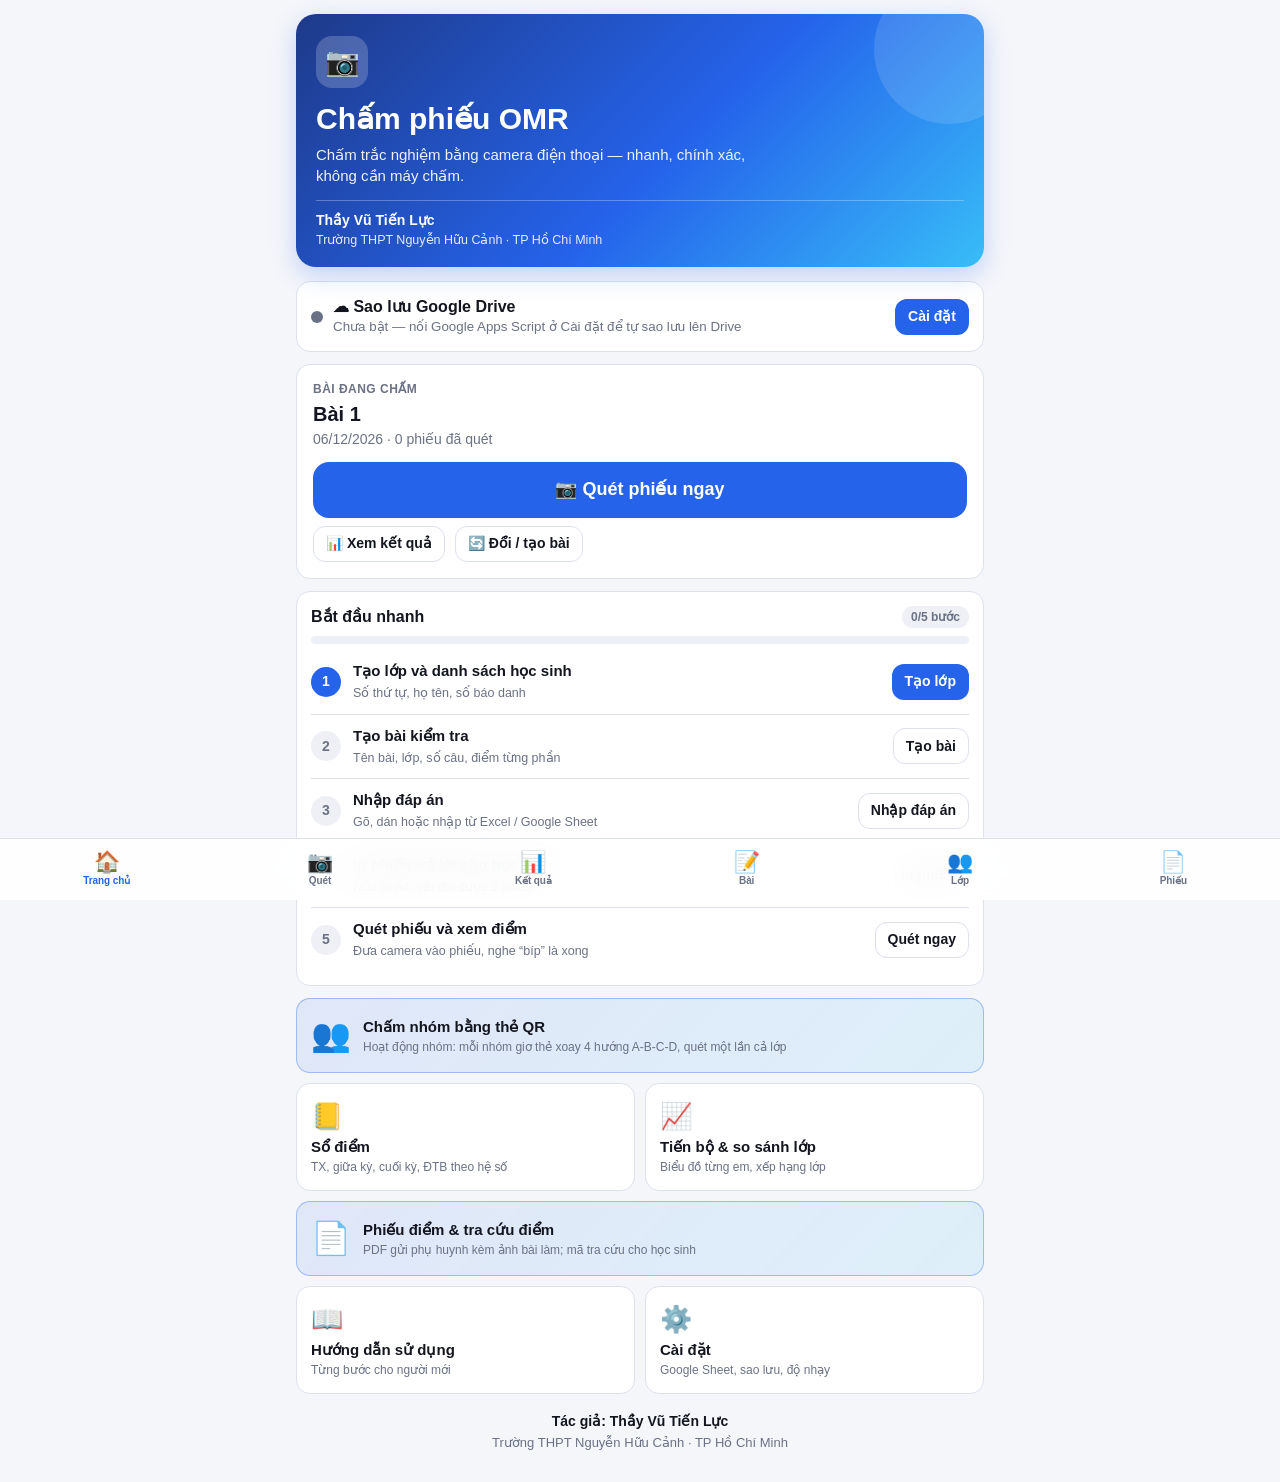
==== commit cdfaf846: "Sổ điểm TX/GK/CK, tiến bộ & so sánh lớp, phiếu điểm & tra cứu, sao lưu Drive Co-Authored-By: Claude " ====
--- a/index.html
+++ b/index.html
@@ -71,7 +71,7 @@
 input[type=range]{padding:0;min-height:36px}
 #toast{position:fixed;left:50%;bottom:calc(var(--tab) + env(safe-area-inset-bottom) + 16px);transform:translate(-50%,20px);background:rgba(20,22,32,.94);color:#fff;padding:11px 18px;border-radius:14px;font-size:15px;opacity:0;pointer-events:none;transition:.2s;z-index:80;max-width:90vw;text-align:center}#toast.on{opacity:1;transform:translate(-50%,0)}
 #printRoot{display:none}
-@media print{@page{size:A4;margin:0}body.printing>*:not(#printRoot){display:none!important}body.printing{padding:0;background:#fff}body.printing #printRoot{display:block}#printRoot svg{display:block;width:210mm;height:297mm}}
+@media print{@page{size:A4;margin:0}body.printing>*:not(#printRoot){display:none!important}body.printing{padding:0;background:#fff}body.printing #printRoot{display:block}#printRoot>svg{display:block;width:210mm;height:297mm}}
 
 /* bài kiểm tra */
 .exlbl{border:0;background:rgba(255,255,255,.16);color:#fff;border-radius:99px;min-height:34px;padding:0 14px;font-weight:700;font-size:14px;max-width:92%;white-space:nowrap;overflow:hidden;text-overflow:ellipsis}
@@ -154,7 +154,50 @@
 .tblw{padding:0;overflow-x:auto}.qtb{width:100%;border-collapse:collapse;font-size:15px}.qtb th,.qtb td{padding:9px 8px;text-align:center;border-bottom:1px solid var(--border)}.qtb th{color:var(--muted);font-size:12px;position:sticky;top:0;background:var(--surface)}.qtb td.ok{color:var(--ok);font-weight:800}.qtb td.bad{color:var(--bad);font-weight:800}.qtb td.no{color:var(--muted)}.qtb td.tot{font-weight:800}
 .warnb{background:rgba(217,119,6,.12);border-color:var(--warn);font-size:14px}
 .qcwrap{display:flex;gap:14px;align-items:flex-start;flex-wrap:wrap}#qcPrev{width:200px;max-width:100%;flex:none}.qcsvg{width:100%;height:auto;display:block;border-radius:6px;background:#fff;box-shadow:0 1px 6px rgba(0,0,0,.2)}.qhow{flex:1;min-width:200px;margin:0;padding-left:20px;display:flex;flex-direction:column;gap:6px;font-size:14px}
-@media print{#printRoot svg{break-after:page;page-break-after:always}#printRoot svg:last-child{break-after:auto;page-break-after:auto}}
+@media print{#printRoot>svg{break-after:page;page-break-after:always}#printRoot>svg:last-child{break-after:auto;page-break-after:auto}}
+
+/* ===== PDF thống kê ===== */
+#printRoot .pdf{font-family:Arial,Helvetica,sans-serif;color:#111;-webkit-print-color-adjust:exact;print-color-adjust:exact}
+#printRoot .pg{width:210mm;min-height:297mm;box-sizing:border-box;padding:14mm 14mm 12mm;break-after:page;page-break-after:always;background:#fff}#printRoot .pg:last-child{break-after:auto;page-break-after:auto}
+#printRoot .ph{display:flex;justify-content:space-between;border-bottom:2px solid #2563eb;padding-bottom:4px;font-size:12px;margin-bottom:8px}#printRoot .ph span{color:#555}
+#printRoot h1{font-size:22px;margin:6px 0 2px}#printRoot h2{font-size:15px;margin:14px 0 6px;color:#1e3a8a}#printRoot .pm{margin:0 0 10px;color:#555;font-size:13px}
+#printRoot .tl{display:flex;gap:8px}#printRoot .tl div{flex:1;border:1px solid #cbd5e1;border-radius:8px;padding:8px;text-align:center}#printRoot .tl b{display:block;font-size:20px}#printRoot .tl small{color:#555;font-size:10.5px}
+#printRoot .hs{display:flex;gap:4px;align-items:flex-end;height:90px}#printRoot .hs div{flex:1;height:100%;display:flex;flex-direction:column;justify-content:flex-end;align-items:center;font-size:10px}#printRoot .hs i{display:block;width:100%;background:#2563eb;border-radius:3px 3px 0 0}#printRoot .hs em{font-style:normal;font-weight:700}
+#printRoot .qs2{display:grid;grid-template-columns:1fr 1fr;gap:3px 18px;font-size:11px}#printRoot .qs2 div{display:flex;align-items:center;gap:6px}#printRoot .qs2 span{width:42px}#printRoot .qs2 i{flex:1;height:8px;background:#e5e7eb;border-radius:4px;overflow:hidden}#printRoot .qs2 b{display:block;height:100%}#printRoot .qs2 em{width:34px;text-align:right;font-style:normal}
+#printRoot .pt{width:100%;border-collapse:collapse;font-size:11.5px}#printRoot .pt th,#printRoot .pt td{border:1px solid #cbd5e1;padding:3px 5px;text-align:center}#printRoot .pt th{background:#eef2ff}#printRoot .pt td.l{text-align:left}#printRoot .pt thead{display:table-header-group}#printRoot .pt tr{break-inside:avoid;page-break-inside:avoid}
+#printRoot .grid4{display:grid;grid-template-columns:1fr 1fr;gap:10mm 8mm}#printRoot figure{margin:0;break-inside:avoid;font-size:11px}#printRoot figcaption{display:flex;justify-content:space-between;gap:6px;margin-bottom:3px}#printRoot figure img{width:100%;border:1px solid #cbd5e1;display:block}
+@media print{#printRoot .pdf .pg{width:auto;min-height:0;height:auto}}
+
+/* ===== Sổ điểm, tiến bộ, phiếu điểm, tra cứu, sao lưu ===== */
+.seg.sm button{min-height:38px;font-size:13px}
+.ck{display:flex;align-items:center;gap:8px;font-size:14px;margin:8px 0;min-height:32px}.ck input{width:20px;height:20px}
+.gbt{border-collapse:separate;border-spacing:0;font-size:14px;width:100%}.gbt th,.gbt td{padding:6px 8px;border-bottom:1px solid var(--border);text-align:center;white-space:nowrap}.gbt thead th{background:var(--surface2);font-size:12px;color:var(--muted);position:sticky;top:0}.gbt td.nm,.gbt td.l{text-align:left}.gbt td.l small{display:block;color:var(--muted);font-size:11px}
+.gbt .sticky{position:sticky;left:0;background:var(--surface);z-index:1;width:34px;min-width:34px}.gbt .sticky2{position:sticky;left:34px;background:var(--surface);z-index:1;text-align:left;min-width:132px;box-shadow:2px 0 4px -2px rgba(0,0,0,.18)}.gbt thead .sticky,.gbt thead .sticky2{background:var(--surface2);z-index:2}
+.gbt td.avg{font-weight:800;color:var(--primary)}.gbt td.tmp,.gbt td.avg.tmp{font-style:italic;opacity:.75}.gbt td.au{color:var(--muted);background:var(--surface2)}.gbt tr.foot td{font-weight:700;background:var(--surface2)}
+.gbt .colh{cursor:pointer;min-width:84px}.gbt .colh:active{background:var(--border)}.tp{display:inline-block;font-size:10px;font-weight:800;border-radius:6px;padding:1px 5px;margin-right:4px;color:#fff}.tp-tx{background:#0ea5e9}.tp-gk{background:#d97706}.tp-ck{background:#dc2626}
+.gi{width:62px;min-height:38px;text-align:center;border:1px solid var(--border);border-radius:8px;background:var(--surface);color:var(--text);font-size:15px;padding:0 4px}
+.gbt.sm{font-size:13px}.gbt.sm th,.gbt.sm td{padding:5px 6px}
+.chips{display:flex;gap:8px;flex-wrap:wrap;margin:6px 0 10px}.chip{border-radius:20px;padding:6px 12px;font-size:13px;background:var(--surface2)}.chip.up{background:rgba(22,163,74,.15);color:var(--ok)}.chip.dn{background:rgba(220,38,38,.12);color:var(--bad)}.chip.lo{background:rgba(217,119,6,.15);color:var(--warn)}
+.okb{background:rgba(22,163,74,.1);border-color:var(--ok);font-size:14px}
+.prow{gap:8px}.prow .sc{display:flex;flex-direction:column;align-items:flex-end;min-width:54px}.prow .sc b{font-size:20px}.spk{flex:none;display:block}
+.dl{font-size:12px;font-weight:700}.dl.up{color:var(--ok)}.dl.dn{color:var(--bad)}.dl.fl{color:var(--muted)}
+.lch{width:100%;height:auto;display:block}.lcw{background:var(--surface2);border-radius:12px;padding:6px}.lgd{display:flex;gap:14px;flex-wrap:wrap;font-size:12px;color:var(--muted);margin:6px 0 10px}.lgd i{display:inline-block;width:14px;height:4px;border-radius:2px;margin-right:5px;vertical-align:middle}.lgd i.ds{background:repeating-linear-gradient(90deg,var(--muted) 0 5px,transparent 5px 8px)}
+.lgd i.s1,.stk i.s1{background:#16a34a}.lgd i.s2,.stk i.s2{background:#2563eb}.lgd i.s3,.stk i.s3{background:#d97706}.lgd i.s4,.stk i.s4{background:#dc2626}
+.stk{display:flex;height:14px;border-radius:7px;overflow:hidden;background:var(--surface2);min-width:120px}.stk i{display:block;height:100%}
+.hbars{display:flex;flex-direction:column;gap:8px}.hb{display:flex;align-items:center;gap:8px}.hb .nm{width:56px;font-weight:700}.hb .bar{flex:1;height:16px;border-radius:8px;background:var(--surface2);overflow:hidden}.hb .bar i{display:block;height:100%;background:var(--primary);border-radius:8px}.hb b{width:38px;text-align:right}
+.lkr{display:flex;align-items:center;gap:8px;padding:6px 0;border-bottom:1px solid var(--border);font-size:14px}.lkr span{flex:1}.lkr b{font-family:ui-monospace,Menlo,monospace;letter-spacing:1px}.card.sub{margin:10px 0 0}
+.bkcard{display:flex;align-items:center;gap:10px;margin-bottom:12px}.bkcard .l{flex:1;display:flex;flex-direction:column}.bkcard small{color:var(--muted)}.bkdot{width:12px;height:12px;border-radius:50%;background:var(--muted);flex:none}.bkdot.ok{background:var(--ok)}.bkdot.bad{background:var(--bad)}.bkdot.wait{background:var(--warn)}.bkdot.run{background:var(--primary);animation:pulse 1s infinite}@keyframes pulse{50%{opacity:.3}}
+/* phiếu in luôn nền trắng chữ tối, dù máy đang ở chế độ tối */
+#printRoot{--text:#111;--muted:#555;--border:#cbd5e1;--primary:#2563eb;--surface:#fff;--surface2:#f1f5f9;--ok:#16a34a;--bad:#dc2626;--warn:#d97706;color:#111}
+#printRoot .rp h2{font-size:14px;margin:12px 0 5px;color:#1e3a8a}#printRoot .rpt{display:flex;gap:10px;align-items:center;margin:6px 0 8px}#printRoot .rpc{flex:1}#printRoot .rpn{display:flex;flex-direction:column;gap:6px}#printRoot .big{border:1px solid #cbd5e1;border-radius:8px;padding:6px 12px;text-align:center}#printRoot .big b{display:block;font-size:20px}#printRoot .big small{font-size:10px;color:#555}
+#printRoot .quote{border-left:4px solid #2563eb;background:#eef2ff;padding:8px 12px;font-size:12.5px;line-height:1.5;border-radius:0 8px 8px 0}
+#printRoot .grid2{display:grid;grid-template-columns:1fr 1fr;gap:6mm}#printRoot .grid2 figure{margin:0;break-inside:avoid;font-size:11px}#printRoot .grid2 figcaption{display:flex;justify-content:space-between;margin-bottom:2px}#printRoot .grid2 img{width:100%;max-height:88mm;object-fit:contain;border:1px solid #cbd5e1;display:block}
+#printRoot .rpq{display:flex;gap:10px;align-items:center;margin-top:14px;border:1px dashed #94a3b8;border-radius:10px;padding:8px 10px;font-size:12px;break-inside:avoid}#printRoot .cd{font-family:ui-monospace,Menlo,monospace;font-size:15px;letter-spacing:2px}
+#printRoot .rpf{display:flex;justify-content:space-between;margin-top:18px;font-size:13px;font-weight:700}
+#printRoot .lkg{display:grid;grid-template-columns:1fr 1fr;gap:0}#printRoot .lkc{display:flex;gap:8px;align-items:center;justify-content:space-between;border:1px dashed #94a3b8;padding:5mm;height:52mm;box-sizing:border-box;break-inside:avoid}#printRoot .lkc .t{display:flex;flex-direction:column;gap:2px;font-size:12px}#printRoot .lkc .t small{font-size:9.5px;color:#444;line-height:1.3}#printRoot .lkc .cd{font-size:17px;font-weight:800;margin-top:3px}#printRoot .qrs{flex:none}
+
+.gbt .sticky2{min-width:104px;max-width:128px;overflow:hidden;text-overflow:ellipsis}
+#printRoot .lch{width:100%;height:auto;display:block}
 </style></head><body>
 <section class="screen" id="s-home" hidden><div id="homeBody"></div></section>
 
@@ -204,6 +247,14 @@
     <p>Chấm xong, tab <b>Kết quả</b> › nút “Tổng kết & lời động viên”: xem xếp loại cả lớp, những câu nên ôn lại, và nhận lời nhắn động viên cho từng em theo nhiều phong cách (ấm áp, truyền cảm hứng, vui vẻ, gửi phụ huynh…). Bấm Sao chép hoặc Chia sẻ để gửi qua Zalo, tin nhắn.</p></div></details>
   <details class="hp"><summary><i>☁️</i>Lưu điểm vào Google Sheet</summary><div class="hb">
     <p>Vào <b>Cài đặt › Lưu điểm lên Google Sheet</b>, bấm “Lấy mã Apps Script” và làm theo 4 bước (chỉ làm một lần). Sau đó điểm tự lưu theo từng lớp, mỗi bài một cột; sửa đáp án thì bảng tự cập nhật. <button class="lnk" data-go="settings">Mở Cài đặt</button></p></div></details>
+  <details class="hp"><summary><i>📒</i>Sổ điểm TX – GK – CK</summary><div class="hb">
+    <p>Vào <b>Trang chủ › Sổ điểm</b>. Chọn lớp, thêm cột điểm thường xuyên, giữa kỳ, cuối kỳ (gắn với một bài đã chấm hoặc nhập tay, dán được cả cột). Thầy cô chỉnh hệ số (mặc định 1 – 2 – 3); app tính điểm trung bình học kỳ và cả năm [(HK1 + 2×HK2)/3]. Học kỳ chưa đủ giữa kỳ hoặc cuối kỳ được ghi là “tạm tính”. Xuất CSV hoặc in PDF.</p></div></details>
+  <details class="hp"><summary><i>📈</i>Tiến bộ và so sánh giữa các lớp</summary><div class="hb">
+    <p><b>Trang chủ › Tiến bộ</b>: biểu đồ điểm từng em qua các bài, mũi tên tăng/giảm, xếp hạng trong lớp. Mục so sánh lớp gộp các bài cùng tên (ví dụ “Kiểm tra 15 phút”) nên hãy đặt tên bài thống nhất giữa các lớp.</p></div></details>
+  <details class="hp"><summary><i>🧾</i>Phiếu điểm gửi phụ huynh và trang tra cứu</summary><div class="hb">
+    <p><b>Trang chủ › Phiếu điểm</b>: tạo phiếu cá nhân (biểu đồ, bảng điểm, sổ điểm, lời nhắn, ảnh bài làm) rồi in/lưu PDF. Mỗi học sinh có một mã tra cứu 8 ký tự; in thẻ mã QR phát cho học sinh. Cần bật Google Sheet ở Cài đặt, nhập địa chỉ trang web của app và bấm đăng điểm.</p></div></details>
+  <details class="hp"><summary><i>🛟</i>Sao lưu tự động lên Google Drive</summary><div class="hb">
+    <p><b>Cài đặt › Sao lưu tự động</b>: sau khi dán mã Apps Script bản mới và cấp quyền Drive, dữ liệu (kể cả ảnh bài làm) tự lưu sau vài chục giây khi có mạng; trang chủ hiện trạng thái đồng bộ. Mất máy thì bấm “Khôi phục” trên máy mới. Giữ 14 bản theo ngày.</p></div></details>
   <details class="hp"><summary><i>📲</i>Cài lên iPhone như một ứng dụng</summary><div class="hb">
     <p>Mở trang bằng <b>Safari</b> › nút Chia sẻ (hình ô vuông có mũi tên) › <b>Thêm vào MH chính</b>. Từ đó có biểu tượng trên màn hình, mở toàn màn hình và dùng được khi không có mạng.</p></div></details>
   <details class="hp"><summary><i>❓</i>Hỏi nhanh – đáp gọn</summary><div class="hb">
@@ -274,6 +325,11 @@
   </div>
 </section>
 
+<section class="screen" id="s-gb" hidden><button class="back" data-go="home">‹ Trang chủ</button><h1>Sổ điểm</h1>
+  <p class="lead">Điểm thường xuyên, giữa kỳ, cuối kỳ của từng lớp và điểm trung bình môn theo hệ số.</p><div id="gbBody"></div></section>
+<section class="screen" id="s-prog" hidden><button class="back" data-go="home">‹ Trang chủ</button><h1>Tiến bộ &amp; so sánh lớp</h1><div id="prBody"></div></section>
+<section class="screen" id="s-rep" hidden><button class="back" data-go="home">‹ Trang chủ</button><h1>Phiếu điểm &amp; tra cứu</h1><div id="repBody"></div></section>
+
 <section class="screen" id="s-sheet" hidden><h1>Phiếu trả lời</h1>
   <div class="card"><label class="f">Mẫu phiếu<select id="shLayout"></select></label>
   <label class="f">Tên trường<input id="sh_school" placeholder="THPT Nguyễn Hữu Cảnh"></label>
@@ -292,6 +348,7 @@
   <label class="toggle"><input type="checkbox" id="gsAuto"> Tự động lưu khi có thay đổi</label>
   <div id="gsState" class="gsstate"></div>
   <div class="row gap"><button class="btn" id="gsTest">Kiểm tra kết nối</button><button class="btn primary" id="gsAll">Lưu tất cả bài</button><button class="btn ghost" id="gsCode">Lấy mã Apps Script</button></div></div>
+  <div class="card"><h3>☁ Sao lưu tự động lên Google Drive</h3><div id="bkBox"></div></div>
   <div class="card"><h3>Dữ liệu</h3><div class="row gap"><button class="btn" id="bkup">⬇ Sao lưu</button><label class="btn" for="rstFile" style="display:inline-flex;align-items:center">⬆ Khôi phục</label><input type="file" id="rstFile" accept=".json,application/json" hidden><button class="btn danger" id="wipe">Xóa bài đã quét</button></div></div>
   <div class="card about"><h3>Giới thiệu</h3><p><b>Chấm phiếu OMR</b> — chấm trắc nghiệm bằng camera điện thoại.</p><p class="muted">Tác giả: <b>Thầy Vũ Tiến Lực</b><br>Trường THPT Nguyễn Hữu Cảnh · TP Hồ Chí Minh</p><button class="btn" data-go="help">📖 Hướng dẫn sử dụng</button></div>
   <div class="card"><h3>Cài lên iPhone</h3><p class="muted">Mở trang bằng Safari › nút Chia sẻ › “Thêm vào MH chính”. App chạy toàn màn hình, dùng được khi không có mạng. Camera cần địa chỉ https.</p></div>
@@ -303,6 +360,7 @@
 <div class="dlg" id="sdlg" hidden><div class="sheetbox"><header class="hg"><b>Tổng kết & lời động viên</b><button class="x" id="sdlgX">✕</button></header><div id="sBody"></div></div></div>
 <div class="dlg" id="cdlg" hidden><div class="sheetbox"><header class="hg"><b id="cTitle">Tạo lớp</b><button class="x" id="cdlgX">✕</button></header><div id="cBody"></div></div></div>
 <div class="dlg" id="edlg" hidden><div class="sheetbox"><header class="hg"><b id="eTitle">Tạo bài kiểm tra</b><button class="x" id="edlgX">✕</button></header><div id="eBody"></div></div></div>
+<div class="dlg" id="xdlg" hidden><div class="sheetbox"><header class="hg"><b id="xTitle"></b><button class="x" id="xdlgX">✕</button></header><div id="xBody"></div></div></div>
 <div class="dlg" id="kdlg" hidden><div class="sheetbox"><header><b>Đáp án mã đề</b><button class="x" id="kdlgX">✕</button></header><div id="kBody"></div></div></div>
 <div id="toast"></div><div id="printRoot"></div>
 <script>/* jsQR v1.4.0 — Cosmo Wolfe, Apache License 2.0 — https://github.com/cozmo/jsQR */
@@ -878,12 +936,14 @@
 /* ----- Lớp: danh sách STT, Họ tên, SBD ----- */
 const lc=x=>String(x||'').trim().toLowerCase();
 function rebuildRoster(){S.rIdx={};S.roster={};(S.classes||[]).forEach(c=>c.students.forEach((st,i)=>{const k=String(parseInt(st.sbd,10));if(!st.sbd||k==='NaN')return;const e={name:st.name,lop:c.name,stt:i+1};(S.rIdx[k]||(S.rIdx[k]=[])).push(e);if(!S.roster[k])S.roster[k]=e}))}
+const sid=()=>'s'+Math.random().toString(36).slice(2,8);
+function ensureStudentIds(){let ch=false;(S.classes||[]).forEach(c=>c.students.forEach(x=>{if(!x.id){x.id=sid();ch=true}}));return ch}
 function migrateClasses(){
-  if(Array.isArray(S.classes)){rebuildRoster();return}
+  if(Array.isArray(S.classes)){rebuildRoster();if(ensureStudentIds())lsSet('omr.classes',S.classes);return}
   S.classes=[];const old=lsGet('omr.roster',{}),by={};
   Object.entries(old).sort((a,b)=>(+a[0])-(+b[0])).forEach(([id,r])=>{const n=String(r.lop||'').trim()||'Chưa rõ lớp';(by[n]||(by[n]=[])).push({name:r.name,sbd:id})});
   Object.keys(by).forEach(n=>S.classes.push({id:'c'+Date.now().toString(36)+Math.random().toString(36).slice(2,5),name:n,students:by[n]}));
-  lsSet('omr.classes',S.classes);rebuildRoster();
+  ensureStudentIds();lsSet('omr.classes',S.classes);rebuildRoster();
 }
 migrateClasses();
 migrate();
@@ -907,7 +967,7 @@
 let toastT;function toast(m,ms){const t=$('#toast');t.textContent=m;t.classList.add('on');clearTimeout(toastT);toastT=setTimeout(()=>t.classList.remove('on'),ms||2600)}
 
 /* ===================== ĐỒNG BỘ GOOGLE SHEET ===================== */
-const GS_CODE="/* Chấm phiếu OMR — nhận điểm từ app và ghi vào Google Sheet.\n   Mỗi LỚP một trang tính: SBD | Họ tên | TB | các cột điểm của từng bài kiểm tra.\n   Trang \"Chi tiết\": toàn bộ điểm từng bài (điểm TN / ĐS / TLN). Gửi lại nhiều lần chỉ cập nhật, không nhân đôi. */\nvar TOKEN = '';   // (tùy chọn) đặt mật khẩu, ví dụ 'abc123' rồi nhập đúng mật khẩu đó trong app\n\nfunction out_(o){return ContentService.createTextOutput(JSON.stringify(o)).setMimeType(ContentService.MimeType.JSON);}\nfunction doGet(){return out_({ok:true,msg:'Chấm phiếu OMR: script sẵn sàng'});}\nfunction doPost(e){\n  var lock=null;\n  try{\n    var p=JSON.parse(e.postData.contents);\n    if(TOKEN && p.token!==TOKEN) return out_({ok:false,error:'Sai mật khẩu'});\n    var ss=p.sheetId?SpreadsheetApp.openById(p.sheetId):SpreadsheetApp.getActive();\n    if(!ss) return out_({ok:false,error:'Chưa có Google Sheet: dán link Google Sheet vào app'});\n    if(p.action==='ping') return out_({ok:true,name:ss.getName()});\n    lock=LockService.getScriptLock(); lock.waitLock(25000);\n    var n=saveExam_(ss,p.exam,p.rows||[]);\n    return out_({ok:true,classes:n,rows:(p.rows||[]).length,sheet:ss.getName()});\n  }catch(err){return out_({ok:false,error:String(err&&err.message||err)});}\n  finally{ if(lock) lock.releaseLock(); }\n}\nfunction tabName_(s){s=String(s||'').replace(/[\\[\\]\\*\\?\\:\\/\\\\]/g,' ').trim();return (s||'Chưa rõ lớp').slice(0,90);}\nfunction sbdKey_(v){var n=parseInt(String(v).replace(/\\D/g,''),10);return isNaN(n)?String(v):String(n);}\nfunction sheet_(ss,name){return ss.getSheetByName(name)||ss.insertSheet(name);}\nfunction saveExam_(ss,ex,rows){\n  var header=ex.name+(ex.date?' ('+ex.date+')':'');\n  var byClass={}; rows.forEach(function(r){var c=tabName_(r.lop||ex.lop);(byClass[c]=byClass[c]||[]).push(r);});\n  if(!rows.length&&ex.lop){byClass[tabName_(ex.lop)]=[];}\n  // lớp đã có cột bài này nhưng nay không còn phiếu nào -> xóa điểm\n  ss.getSheets().forEach(function(sh){var nm=sh.getName();if(nm==='Chi tiết'||byClass[nm])return;\n    var lc=sh.getLastColumn();if(lc<4)return;var notes=sh.getRange(1,1,1,lc).getNotes()[0];if(notes.indexOf(ex.id)>=0)byClass[nm]=[];});\n  var classes=Object.keys(byClass);\n  classes.forEach(function(cn){\n    var sh=sheet_(ss,cn),list=byClass[cn];\n    if(sh.getLastRow()===0||sh.getLastColumn()<3){sh.getRange(1,1,1,3).setValues([['SBD','Họ tên','TB']]);}\n    var lc=sh.getLastColumn(),notes=sh.getRange(1,1,1,lc).getNotes()[0],col=notes.indexOf(ex.id);\n    if(col<0){col=Math.max(lc,3);sh.getRange(1,col+1).setNote(ex.id);}\n    var lr=Math.max(sh.getLastRow(),1),ncol=Math.max(sh.getLastColumn(),col+1);\n    var data=sh.getRange(1,1,lr,ncol).getValues();\n    data[0][col]=header;\n    var idx={};for(var i=1;i<data.length;i++){if(String(data[i][0])!=='')idx[sbdKey_(data[i][0])]=i;}\n    var seen={};\n    list.forEach(function(r){var k=sbdKey_(r.sbd),i=idx[k];\n      if(i==null){var row=[];for(var c=0;c<ncol;c++)row.push('');row[0]=k.length<6&&/^\\d+$/.test(k)?k:String(r.sbd);row[1]=r.name||'';data.push(row);i=data.length-1;idx[k]=i;}\n      if(r.name)data[i][1]=r.name;\n      data[i][col]=(r.score===null||r.score===undefined||r.score==='')?'':Number(r.score);seen[k]=1;});\n    for(var k2 in idx){if(!seen[k2])data[idx[k2]][col]='';}\n    var head=data.shift();\n    data.sort(function(a,b){var x=parseInt(a[0],10),y=parseInt(b[0],10);return (isNaN(x)?1e12:x)-(isNaN(y)?1e12:y);});\n    data=data.filter(function(row,i){return String(row[0])!==''||row.slice(3).some(function(v){return v!==''});});\n    data.forEach(function(row,i){var r=i+2,L=colLetter_(ncol);row[2]='=IFERROR(ROUND(AVERAGE(D'+r+':'+r+'),2),\"\")';});\n    data.unshift(head);\n    if(sh.getMaxRows&&sh.getMaxRows()<data.length)sh.insertRowsAfter(sh.getMaxRows(),data.length-sh.getMaxRows());\n    sh.getRange(1,1,data.length,ncol).setValues(data);\n    var old=sh.getLastRow();if(old>data.length)sh.getRange(data.length+1,1,old-data.length,ncol).clearContent();\n    sh.getRange(1,1,1,ncol).setFontWeight('bold');sh.setFrozenRows(1);\n  });\n  detail_(ss,ex,rows,header);\n  return classes.length;\n}\nfunction colLetter_(n){var s='';while(n>0){var m=(n-1)%26;s=String.fromCharCode(65+m)+s;n=Math.floor((n-1)/26);}return s;}\nfunction detail_(ss,ex,rows,header){\n  var sh=sheet_(ss,'Chi tiết'),H=['Mã bài','Bài','Ngày','Lớp','SBD','Họ tên','Mã đề','Điểm TN','Điểm ĐS','Điểm TLN','Tổng','Ô cần xem','Cập nhật'];\n  var keep=[];if(sh.getLastRow()>1){sh.getRange(2,1,sh.getLastRow()-1,H.length).getValues().forEach(function(r){if(r[0]!==ex.id)keep.push(r);});}\n  var now=Utilities.formatDate(new Date(),Session.getScriptTimeZone(),'dd/MM/yyyy HH:mm');\n  rows.forEach(function(r){if(r.absent)return;keep.push([ex.id,ex.name,ex.date||'',r.lop||ex.lop||'',r.sbd,r.name||'',r.md,r.sTN===null?'':r.sTN,r.sDS===null?'':r.sDS,r.sTL===null?'':r.sTL,r.score===null?'':r.score,r.flags||0,now]);});\n  var old=sh.getLastRow();if(old>0)sh.getRange(1,1,old,H.length).clearContent();\n  var all=[H].concat(keep);sh.getRange(1,1,all.length,H.length).setValues(all);sh.getRange(1,1,1,H.length).setFontWeight('bold');sh.setFrozenRows(1);\n}\n";
+const GS_CODE="/* Chấm phiếu OMR — nhận điểm từ app, ghi vào Google Sheet, sao lưu lên Drive và phục vụ trang tra cứu điểm.\n   Mỗi LỚP một trang tính: SBD | Họ tên | TB | các cột điểm của từng bài kiểm tra.\n   Trang \"Chi tiết\": toàn bộ điểm từng bài (điểm TN / ĐS / TLN). Gửi lại nhiều lần chỉ cập nhật, không nhân đôi. */\nvar TOKEN = '';   // (tùy chọn) đặt mật khẩu, ví dụ 'abc123' rồi nhập đúng mật khẩu đó trong app\n\nfunction out_(o){return ContentService.createTextOutput(JSON.stringify(o)).setMimeType(ContentService.MimeType.JSON);}\nvar VER = 2;\nfunction doGet(e){\n  var q=(e&&e.parameter)||{};\n  if(q.m) return lookup_(q.m);\n  return out_({ok:true,ver:VER,msg:'Chấm phiếu OMR: script sẵn sàng'});\n}\nfunction doPost(e){\n  var lock=null;\n  try{\n    var p=JSON.parse(e.postData.contents);\n    if(TOKEN && p.token!==TOKEN) return out_({ok:false,error:'Sai mật khẩu'});\n    // ----- sao lưu Drive (không cần Google Sheet) -----\n    if(p.action==='bk_put'){ bkPut_(p); return out_({ok:true}); }\n    if(p.action==='bk_img'){ bkSave_(safeName_(p.name),p.data); return out_({ok:true}); }\n    if(p.action==='bk_list') return out_({ok:true,files:bkList_()});\n    if(p.action==='bk_get') return out_(bkGet_(p.name));\n    var ss=p.sheetId?SpreadsheetApp.openById(p.sheetId):SpreadsheetApp.getActive();\n    if(!ss) return out_({ok:false,error:'Chưa có Google Sheet: dán link Google Sheet vào app'});\n    if(p.action==='ping') return out_({ok:true,name:ss.getName(),ver:VER});\n    lock=LockService.getScriptLock(); lock.waitLock(25000);\n    if(p.action==='lookup_put'){ var n=lookupPut_(ss,p.rows||[]); return out_({ok:true,students:n}); }\n    var n2=saveExam_(ss,p.exam,p.rows||[]);\n    return out_({ok:true,classes:n2,rows:(p.rows||[]).length,sheet:ss.getName()});\n  }catch(err){return out_({ok:false,error:String(err&&err.message||err)});}\n  finally{ if(lock) lock.releaseLock(); }\n}\n/* ===== Sao lưu lên Google Drive: thư mục \"Chấm phiếu OMR - Sao lưu\" ===== */\nvar BK_FOLDER='Chấm phiếu OMR - Sao lưu', BK_KEEP_DAYS=14;\nfunction safeName_(n){n=String(n||'');if(!/^[A-Za-z0-9_\\-]{1,80}$/.test(n))throw new Error('Tên file không hợp lệ');return n;}\nfunction bkFolder_(){var it=DriveApp.getFoldersByName(BK_FOLDER);return it.hasNext()?it.next():DriveApp.createFolder(BK_FOLDER);}\nfunction bkSave_(name,data){\n  var f=bkFolder_(),fn=name+'.json',it=f.getFilesByName(fn);\n  if(it.hasNext()){var file=it.next();file.setContent(data);return file;}\n  return f.createFile(fn,data,'application/json');\n}\nfunction bkPut_(p){\n  var name=safeName_(p.name);\n  bkSave_(name,p.data);\n  if(name==='du-lieu'&&p.day&&/^\\d{4}-\\d\\d-\\d\\d$/.test(p.day)){\n    bkSave_('du-lieu-'+p.day,p.data);\n    // giữ BK_KEEP_DAYS bản theo ngày gần nhất\n    var it=bkFolder_().getFiles(),names=[],map={};\n    while(it.hasNext()){var f=it.next(),n=f.getName();if(/^du-lieu-\\d{4}-\\d\\d-\\d\\d\\.json$/.test(n)){names.push(n);map[n]=f;}}\n    names.sort().reverse();\n    for(var i=BK_KEEP_DAYS;i<names.length;i++)map[names[i]].setTrashed(true);\n  }\n}\nfunction bkList_(){\n  var it=bkFolder_().getFiles(),out=[];\n  while(it.hasNext()){var f=it.next();out.push({name:f.getName(),updated:f.getLastUpdated().getTime(),size:f.getSize()});}\n  return out;\n}\nfunction bkGet_(name){\n  var fn=safeName_(name)+'.json',it=bkFolder_().getFilesByName(fn);\n  if(!it.hasNext())return {ok:false,error:'Không thấy file '+fn};\n  return {ok:true,data:it.next().getBlob().getDataAsString()};\n}\n/* ===== Tra cứu điểm cho học sinh: mỗi học sinh một mã riêng, trang tính ẩn \"TraCuu\" ===== */\nfunction lookupPut_(ss,rows){\n  var sh=ss.getSheetByName('TraCuu')||ss.insertSheet('TraCuu');\n  sh.clear();\n  var now=new Date().getTime(),data=[['Mã','Dữ liệu','Cập nhật']];\n  rows.forEach(function(r){if(r&&r.c)data.push([String(r.c).toUpperCase(),JSON.stringify(r),now]);});\n  if(sh.getMaxRows()<data.length)sh.insertRowsAfter(sh.getMaxRows(),data.length-sh.getMaxRows());\n  sh.getRange(1,1,data.length,3).setNumberFormat('@').setValues(data);\n  sh.setFrozenRows(1);\n  try{sh.hideSheet();}catch(e){}\n  PropertiesService.getScriptProperties().setProperty('LK_SHEET',ss.getId());\n  return data.length-1;\n}\nfunction lookup_(code){\n  code=String(code||'').toUpperCase().replace(/[^A-Z0-9]/g,'');\n  if(code.length<6)return out_({ok:false,error:'Mã không hợp lệ'});\n  var id=PropertiesService.getScriptProperties().getProperty('LK_SHEET');\n  var ss=id?SpreadsheetApp.openById(id):SpreadsheetApp.getActive();\n  var sh=ss&&ss.getSheetByName('TraCuu');\n  if(!sh)return out_({ok:false,error:'Thầy cô chưa đăng điểm lên mạng'});\n  var rng=sh.getRange(2,1,Math.max(sh.getLastRow()-1,1),3).getValues();\n  for(var i=0;i<rng.length;i++){\n    if(String(rng[i][0])===code){\n      var d;try{d=JSON.parse(rng[i][1]);}catch(e){return out_({ok:false,error:'Dữ liệu lỗi'});}\n      return out_({ok:true,d:d,u:Number(rng[i][2])||0});\n    }\n  }\n  return out_({ok:false,error:'Không tìm thấy mã này. Kiểm tra lại cách gõ (không có chữ O, I, số 0, 1).'});\n}\nfunction tabName_(s){s=String(s||'').replace(/[\\[\\]\\*\\?\\:\\/\\\\]/g,' ').trim();return (s||'Chưa rõ lớp').slice(0,90);}\nfunction sbdKey_(v){var n=parseInt(String(v).replace(/\\D/g,''),10);return isNaN(n)?String(v):String(n);}\nfunction sheet_(ss,name){return ss.getSheetByName(name)||ss.insertSheet(name);}\nfunction saveExam_(ss,ex,rows){\n  var header=ex.name+(ex.date?' ('+ex.date+')':'');\n  var byClass={}; rows.forEach(function(r){var c=tabName_(r.lop||ex.lop);(byClass[c]=byClass[c]||[]).push(r);});\n  if(!rows.length&&ex.lop){byClass[tabName_(ex.lop)]=[];}\n  // lớp đã có cột bài này nhưng nay không còn phiếu nào -> xóa điểm\n  ss.getSheets().forEach(function(sh){var nm=sh.getName();if(nm==='Chi tiết'||byClass[nm])return;\n    var lc=sh.getLastColumn();if(lc<4)return;var notes=sh.getRange(1,1,1,lc).getNotes()[0];if(notes.indexOf(ex.id)>=0)byClass[nm]=[];});\n  var classes=Object.keys(byClass);\n  classes.forEach(function(cn){\n    var sh=sheet_(ss,cn),list=byClass[cn];\n    if(sh.getLastRow()===0||sh.getLastColumn()<3){sh.getRange(1,1,1,3).setValues([['SBD','Họ tên','TB']]);}\n    var lc=sh.getLastColumn(),notes=sh.getRange(1,1,1,lc).getNotes()[0],col=notes.indexOf(ex.id);\n    if(col<0){col=Math.max(lc,3);sh.getRange(1,col+1).setNote(ex.id);}\n    var lr=Math.max(sh.getLastRow(),1),ncol=Math.max(sh.getLastColumn(),col+1);\n    var data=sh.getRange(1,1,lr,ncol).getValues();\n    data[0][col]=header;\n    var idx={};for(var i=1;i<data.length;i++){if(String(data[i][0])!=='')idx[sbdKey_(data[i][0])]=i;}\n    var seen={};\n    list.forEach(function(r){var k=sbdKey_(r.sbd),i=idx[k];\n      if(i==null){var row=[];for(var c=0;c<ncol;c++)row.push('');row[0]=k.length<6&&/^\\d+$/.test(k)?k:String(r.sbd);row[1]=r.name||'';data.push(row);i=data.length-1;idx[k]=i;}\n      if(r.name)data[i][1]=r.name;\n      data[i][col]=(r.score===null||r.score===undefined||r.score==='')?'':Number(r.score);seen[k]=1;});\n    for(var k2 in idx){if(!seen[k2])data[idx[k2]][col]='';}\n    var head=data.shift();\n    data.sort(function(a,b){var x=parseInt(a[0],10),y=parseInt(b[0],10);return (isNaN(x)?1e12:x)-(isNaN(y)?1e12:y);});\n    data=data.filter(function(row,i){return String(row[0])!==''||row.slice(3).some(function(v){return v!==''});});\n    data.forEach(function(row,i){var r=i+2,L=colLetter_(ncol);row[2]='=IFERROR(ROUND(AVERAGE(D'+r+':'+r+'),2),\"\")';});\n    data.unshift(head);\n    if(sh.getMaxRows&&sh.getMaxRows()<data.length)sh.insertRowsAfter(sh.getMaxRows(),data.length-sh.getMaxRows());\n    sh.getRange(1,1,data.length,ncol).setValues(data);\n    var old=sh.getLastRow();if(old>data.length)sh.getRange(data.length+1,1,old-data.length,ncol).clearContent();\n    sh.getRange(1,1,1,ncol).setFontWeight('bold');sh.setFrozenRows(1);\n  });\n  detail_(ss,ex,rows,header);\n  return classes.length;\n}\nfunction colLetter_(n){var s='';while(n>0){var m=(n-1)%26;s=String.fromCharCode(65+m)+s;n=Math.floor((n-1)/26);}return s;}\nfunction detail_(ss,ex,rows,header){\n  var sh=sheet_(ss,'Chi tiết'),H=['Mã bài','Bài','Ngày','Lớp','SBD','Họ tên','Mã đề','Điểm TN','Điểm ĐS','Điểm TLN','Tổng','Ô cần xem','Cập nhật'];\n  var keep=[];if(sh.getLastRow()>1){sh.getRange(2,1,sh.getLastRow()-1,H.length).getValues().forEach(function(r){if(r[0]!==ex.id)keep.push(r);});}\n  var now=Utilities.formatDate(new Date(),Session.getScriptTimeZone(),'dd/MM/yyyy HH:mm');\n  rows.forEach(function(r){if(r.absent)return;keep.push([ex.id,ex.name,ex.date||'',r.lop||ex.lop||'',r.sbd,r.name||'',r.md,r.sTN===null?'':r.sTN,r.sDS===null?'':r.sDS,r.sTL===null?'':r.sTL,r.score===null?'':r.score,r.flags||0,now]);});\n  var old=sh.getLastRow();if(old>0)sh.getRange(1,1,old,H.length).clearContent();\n  var all=[H].concat(keep);sh.getRange(1,1,all.length,H.length).setValues(all);sh.getRange(1,1,1,H.length).setFontWeight('bold');sh.setFrozenRows(1);\n}\n";
 function gsOn(){return /^https:\/\/script\.google\.com\//.test(String(S.cfg.gsUrl||'').trim())}
 const gsSheetId=()=>{const v=String(S.cfg.gsSheet||'').trim(),m=/\/spreadsheets\/d\/([\w-]+)/.exec(v);return m?m[1]:(/^[\w-]{25,}$/.test(v)?v:'')};
 function gsRows(ex){
@@ -1061,9 +1121,9 @@
 
 /* ===================== ĐIỀU HƯỚNG ===================== */
 function go(tab){
-  $$('.screen').forEach(s=>s.hidden=s.id!=='s-'+tab);const hl=(tab==='settings'||tab==='help'||tab==='qr')?'home':tab;$$('.tabbar button').forEach(b=>b.classList.toggle('on',b.dataset.tab===hl));
+  $$('.screen').forEach(s=>s.hidden=s.id!=='s-'+tab);const hl=['settings','help','qr','gb','prog','rep'].includes(tab)?'home':tab;$$('.tabbar button').forEach(b=>b.classList.toggle('on',b.dataset.tab===hl));
   if(tab!=='scan')stopCam();if(tab!=='qr')stopQrCam();
-  if(tab==='home')renderHome();if(tab==='results')renderResults();if(tab==='keys')renderKeys();if(tab==='class')renderClass();if(tab==='sheet')renderSheet();if(tab==='settings')renderSettings();if(tab==='qr')renderQR();
+  if(tab==='home')renderHome();if(tab==='results')renderResults();if(tab==='keys')renderKeys();if(tab==='class')renderClass();if(tab==='sheet')renderSheet();if(tab==='settings')renderSettings();if(tab==='qr')renderQR();if(tab==='gb')renderGB();if(tab==='prog')renderProg();if(tab==='rep')renderRep();if(tab==='settings')bkRender();
   lsSet('omr.tab',tab);window.scrollTo(0,0);
 }
 $$('.tabbar button').forEach(b=>b.addEventListener('click',()=>go(b.dataset.tab)));
@@ -1087,11 +1147,12 @@
 function renderHome(){
   const ex=curEx(),n=myScans().length,st=qsSteps(),done=st.filter(x=>x.ok).length,next=st.findIndex(x=>!x.ok);
   let h=`<div class="hero"><div class="hlogo">📷</div><h1>Chấm phiếu OMR</h1><p>Chấm trắc nghiệm bằng camera điện thoại — nhanh, chính xác, không cần máy chấm.</p><div class="by">Thầy Vũ Tiến Lực<span>Trường THPT Nguyễn Hữu Cảnh · TP Hồ Chí Minh</span></div></div>`;
+  h+=bkCard();
   h+=`<div class="card cur"><div class="curh"><small>Bài đang chấm</small><b>${esc(ex.name)}</b><span>${esc(exSub(ex)||'Chưa ghi lớp')} · ${n} phiếu đã quét</span></div><button class="btn primary big" id="hmScan">📷 Quét phiếu ngay</button><div class="row gap" style="margin:8px 0 0"><button class="btn sm" data-go="results">📊 Xem kết quả</button><button class="btn sm" data-go="keys">🔄 Đổi / tạo bài</button></div></div>`;
   h+=`<div class="card"><div class="qh"><h3>Bắt đầu nhanh</h3><span class="pill${done===5?' okp':''}">${done}/5 bước</span></div><div class="prog"><i style="width:${done*20}%"></i></div>`;
   h+=done===5?`<p class="muted">🎉 Thầy đã hoàn thành đủ các bước. Từ giờ chỉ cần chọn bài rồi quét phiếu.</p>`:'';
   h+='<ol class="qs">'+st.map((x,i)=>`<li class="${x.ok?'ok':i===next?'next':''}"><span class="dot">${x.ok?'✓':i+1}</span><div class="l"><b>${x.t}</b><small>${x.d}</small></div>${x.ok?'':`<button class="btn sm${i===next?' primary':''}" data-go="${x.go}">${x.b}</button>`}</li>`).join('')+'</ol></div>';
-  h+=`<div class="tiles"><button class="tile wide" data-go="qr"><i>👥</i><span><b>Chấm nhóm bằng thẻ QR</b><small>Hoạt động nhóm: mỗi nhóm giơ thẻ xoay 4 hướng A-B-C-D, quét một lần cả lớp</small></span></button><button class="tile" data-go="help"><i>📖</i><b>Hướng dẫn sử dụng</b><small>Từng bước cho người mới</small></button><button class="tile" data-go="settings"><i>⚙️</i><b>Cài đặt</b><small>Google Sheet, sao lưu, độ nhạy</small></button></div>`;
+  h+=`<div class="tiles"><button class="tile wide" data-go="qr"><i>👥</i><span><b>Chấm nhóm bằng thẻ QR</b><small>Hoạt động nhóm: mỗi nhóm giơ thẻ xoay 4 hướng A-B-C-D, quét một lần cả lớp</small></span></button><button class="tile" data-go="gb"><i>📒</i><b>Sổ điểm</b><small>TX, giữa kỳ, cuối kỳ, ĐTB theo hệ số</small></button><button class="tile" data-go="prog"><i>📈</i><b>Tiến bộ &amp; so sánh lớp</b><small>Biểu đồ từng em, xếp hạng lớp</small></button><button class="tile wide" data-go="rep"><i>📄</i><span><b>Phiếu điểm &amp; tra cứu điểm</b><small>PDF gửi phụ huynh kèm ảnh bài làm; mã tra cứu cho học sinh</small></span></button><button class="tile" data-go="help"><i>📖</i><b>Hướng dẫn sử dụng</b><small>Từng bước cho người mới</small></button><button class="tile" data-go="settings"><i>⚙️</i><b>Cài đặt</b><small>Google Sheet, sao lưu, độ nhạy</small></button></div>`;
   h+=`<div class="authorbox"><b>Tác giả: Thầy Vũ Tiến Lực</b><span>Trường THPT Nguyễn Hữu Cảnh · TP Hồ Chí Minh</span></div>`;
   $('#homeBody').innerHTML=h;
   $('#hmScan').onclick=()=>{go('scan');startCam()};
@@ -1123,12 +1184,12 @@
     if(miss.length)h+=`<details class="card"><summary>Lớp ${esc(ex.lop)} · chưa có bài của ${miss.length}/${cls.students.length} học sinh</summary><div class="muted">${miss.map(({st,i})=>esc((i+1)+'. '+st.name+(st.sbd?' · '+st.sbd:''))).join('<br>')}</div></details>`}
   h+=`<div class="card gsrow"><div class="l"><b>☁ Google Sheet</b><div id="gsRes" class="muted">${esc(gsOn()?(gsSt.msg||'Tự lưu mỗi khi có thay đổi'):'Chưa nối — vào Cài đặt › Google Sheet')}</div></div><button class="btn primary sm" id="gsNow">Lưu ngay</button></div>`;
   h+=`<button class="btn primary wide" id="sumBtn">🌟 Tổng kết & lời động viên</button>`;
-  h+=`<div class="row gap"><button class="btn" id="exCsv">⬇ Xuất CSV (Excel)</button><button class="btn" id="exCsv2">⬇ CSV chi tiết từng câu</button><button class="btn ghost" id="exCopy">Sao chép bảng</button></div>`;
+  h+=`<div class="row gap"><button class="btn" id="exCsv">⬇ Xuất CSV (Excel)</button><button class="btn" id="exCsv2">⬇ CSV chi tiết từng câu</button><button class="btn ghost" id="exCopy">Sao chép bảng</button></div><div class="row gap"><button class="btn primary" id="exPdf">📄 Xuất PDF: thống kê + ảnh bài làm</button><button class="btn" id="exPdf2">📄 PDF chỉ thống kê</button></div><p class="muted">Mở hộp thoại in: chọn “Lưu thành PDF” (iPhone: bấm Chia sẻ › Lưu vào Tệp).</p>`;
   $('#resBody').innerHTML=h;
   $$('#resBody [data-sort]').forEach(b=>b.onclick=()=>{sortBy=b.dataset.sort;renderResults()});
   $$('#resBody .item').forEach(b=>b.onclick=()=>openDetail(b.dataset.id));
   $$('#resBody [data-go]').forEach(b=>b.onclick=()=>go(b.dataset.go));
-  $('#gsNow').onclick=()=>{if(!gsOn()){toast('Chưa nối Google Sheet — mở Cài đặt');return go('settings')}syncAll(true,curEx())};$('#sumBtn').onclick=openSummary;$('#exCsv').onclick=()=>exportCsv(false);$('#exCsv2').onclick=()=>exportCsv(true);$('#exCopy').onclick=copyTable;
+  $('#gsNow').onclick=()=>{if(!gsOn()){toast('Chưa nối Google Sheet — mở Cài đặt');return go('settings')}syncAll(true,curEx())};$('#sumBtn').onclick=openSummary;$('#exCsv').onclick=()=>exportCsv(false);$('#exCsv2').onclick=()=>exportCsv(true);$('#exCopy').onclick=copyTable;$('#exPdf').onclick=()=>exportPdf(true);$('#exPdf2').onclick=()=>exportPdf(false);
 }
 function tableRows(detail){
   const L=LY(),ex=curEx(),list=myScans().slice().sort((a,b)=>a.sbd.localeCompare(b.sbd)),hd=['STT','SBD','Họ tên','Lớp','Mã đề','Tổng điểm','Điểm TN','Điểm ĐS','Điểm TLN','Ô cần xem'];
@@ -1138,6 +1199,36 @@
     if(detail){s.tn.slice(0,ex.nTN).forEach((a,k)=>r.push(sc?(sc.d.tn[k]?1:0):(a||'')));s.ds.slice(0,ex.nDS).forEach((row,q)=>row.forEach((a,k)=>r.push(sc?(sc.d.ds[q][k]?1:0):(a||''))));s.tln.slice(0,ex.nTLN).forEach((a,k)=>r.push(sc?(sc.d.tln[k]?1:0):a))}
     rows.push(r)});
   return rows;
+}
+
+/* ----- Xuất PDF: thống kê + ảnh bài làm (in ra PDF bằng hộp thoại in) ----- */
+async function exportPdf(withImgs){
+  const L=LY(),ex=curEx(),list=myScans().slice().sort((a,b)=>a.sbd.localeCompare(b.sbd));
+  if(!list.length)return toast('Chưa có bài nào để xuất');
+  toast('Đang tạo PDF…',6000);
+  const st=stats(list),tot=totalOf(ex)||10,wk=list.map(s=>({s,sc:scoreOf(s)})).filter(x=>x.sc);
+  const bins=[0,0,0,0,0,0,0,0,0,0];if(st)st.v.forEach(x=>bins[Math.max(0,Math.min(9,Math.floor(x/tot*10+1e-9)))]++);const mx=Math.max(...bins,1);
+  const pass=st?st.v.filter(x=>x>=tot/2).length:0;
+  let h=`<div class="pdf"><div class="pg"><div class="ph"><b>${esc(S.cfg.school||'Thống kê điểm')}</b><span>Thầy Vũ Tiến Lực · Chấm phiếu OMR</span></div><h1>${esc(ex.name||'Bài kiểm tra')}</h1><p class="pm">${esc(exSub(ex)||'')}${ex.lop?'':''} · ${esc(exDesc(ex))}</p>`;
+  h+=`<div class="tl"><div><b>${list.length}</b><small>bài</small></div><div><b>${st?fmt(st.mean):'–'}</b><small>điểm TB</small></div><div><b>${st?fmt(st.max):'–'}</b><small>cao nhất</small></div><div><b>${st?fmt(st.min):'–'}</b><small>thấp nhất</small></div><div><b>${st?Math.round(pass/st.n*100):0}%</b><small>từ ${fmt(tot/2)} điểm trở lên</small></div></div>`;
+  if(st)h+=`<h2>Phổ điểm</h2><div class="hs">${bins.map((b,i)=>`<div><em>${b||''}</em><i style="height:${Math.round(b/mx*100)}%"></i><span>${tot===10?i+'–'+(i+1):fmt(i*tot/10)}</span></div>`).join('')}</div>`;
+  if(wk.length>=2){const parts=[],pct=a=>Math.round(a.filter(Boolean).length/a.length*100);
+    for(let i=0;i<Math.min(L.nTN,ex.nTN);i++)parts.push({n:'Câu '+(i+1),p:pct(wk.map(x=>x.sc.d.tn[i]))});
+    for(let q=0;q<Math.min(L.nDS,ex.nDS);q++)parts.push({n:'ĐS '+(q+1),p:Math.round(wk.reduce((a,x)=>a+x.sc.d.ds[q].filter(Boolean).length,0)/(wk.length*4)*100)});
+    for(let q=0;q<Math.min(L.nTLN,ex.nTLN);q++)parts.push({n:'TLN '+(q+1),p:pct(wk.map(x=>x.sc.d.tln[q]))});
+    h+=`<h2>Tỉ lệ làm đúng từng câu</h2><div class="qs2">${parts.map(x=>`<div><span>${x.n}</span><i><b style="width:${x.p}%;background:${x.p<40?'#dc2626':x.p<70?'#d97706':'#16a34a'}"></b></i><em>${x.p}%</em></div>`).join('')}</div>`}
+  h+=`<h2>Bảng điểm</h2><table class="pt"><thead><tr><th>STT</th><th>SBD</th><th>Họ tên</th><th>Lớp</th><th>Mã đề</th><th>TN</th><th>ĐS</th><th>TLN</th><th>Tổng</th></tr></thead><tbody>`+
+    list.map((s,i)=>{const sc=scoreOf(s),nm=rosterOf(s.sbd,exOf(s))||{};return`<tr><td>${i+1}</td><td>${esc(s.sbd)}</td><td class="l">${esc(nm.name||'')}</td><td>${esc(nm.lop||'')}</td><td>${esc(s.md)}</td><td>${sc?fmt(sc.sTN):''}</td><td>${sc?fmt(sc.sDS):''}</td><td>${sc?fmt(sc.sTL):''}</td><td><b>${sc?fmt(sc.total):'–'}</b></td></tr>`}).join('')+'</tbody></table></div>';
+  if(withImgs){
+    const items=[];for(const s of list){const img=await idb.get(s.id);if(img){const sc=scoreOf(s),nm=rosterOf(s.sbd,exOf(s))||{};items.push(`<figure><figcaption><b>${esc(s.sbd)}${nm.name?' · '+esc(nm.name):''}</b><span>Mã ${esc(s.md)}${nm.lop?' · '+esc(nm.lop):''} → <b>${sc?fmt(sc.total):'–'} điểm</b></span></figcaption><img src="${img}"></figure>`)}}
+    if(items.length){for(let i=0;i<items.length;i+=4)h+=`<div class="pg ig"><div class="ph"><b>${esc(ex.name||'Bài kiểm tra')}</b><span>Ảnh bài làm</span></div><div class="grid4">${items.slice(i,i+4).join('')}</div></div>`}
+    else h+='<div class="pg"><p>Không có ảnh bài làm đã lưu (ảnh chỉ lưu khi quét bằng ứng dụng này).</p></div>';
+  }
+  h+='</div>';
+  const r=$('#printRoot');r.innerHTML=h;
+  await Promise.all([...r.querySelectorAll('img')].map(i=>i.decode?i.decode().catch(()=>{}):0));
+  document.body.classList.add('printing');
+  setTimeout(()=>{window.print();setTimeout(()=>{document.body.classList.remove('printing');r.innerHTML=''},600)},150);
 }
 function exportCsv(detail){
   const rows=tableRows(detail);if(rows.length<2)return toast('Chưa có dữ liệu để xuất');
@@ -1413,7 +1504,7 @@
 }
 function openClass(id){
   const old=id?S.classes.find(c=>c.id===id):null;
-  const c=old?{name:old.name,students:old.students.map(x=>({name:x.name,sbd:x.sbd}))}:{name:'',students:[]};
+  const c=old?{name:old.name,students:old.students.map(x=>({name:x.name,sbd:x.sbd,id:x.id,code:x.code}))}:{name:'',students:[]};
   $('#cTitle').textContent=old?'Sửa lớp':'Tạo lớp';
   $('#cBody').innerHTML=`<label class="f"><span>Tên lớp <b class="req">*</b></span><input id="cName" placeholder="10A1" value="${esc(c.name)}" autocapitalize="characters"></label>
   <div class="row gap"><label class="btn" for="cFile" style="display:inline-flex;align-items:center">📁 Nhập Excel / CSV</label><input type="file" id="cFile" accept=".xlsx,.csv,.tsv,.txt,text/csv" hidden><button class="btn" id="cPaste">📋 Dán danh sách</button></div>
@@ -1446,7 +1537,9 @@
   g('cCancel').onclick=()=>$('#cdlg').hidden=true;
   g('cSave').onclick=()=>{const nm=g('cName').value.trim();if(!nm)return toast('Nhập tên lớp');
     if(S.classes.some(o=>lc(o.name)===lc(nm)&&(!old||o.id!==old.id)))return toast('Đã có lớp “'+nm+'”');
-    const st=c.students.filter(x=>x.name.trim()||x.sbd).map(x=>({name:x.name.trim(),sbd:x.sbd}));
+    const st=c.students.filter(x=>x.name.trim()||x.sbd).map(x=>({name:x.name.trim(),sbd:x.sbd,id:x.id,code:x.code}));
+    if(old){const used=new Set(st.map(x=>x.id).filter(Boolean));st.forEach(x=>{if(x.id)return;const m=old.students.find(o=>!used.has(o.id)&&((x.sbd&&o.sbd&&parseInt(o.sbd,10)===parseInt(x.sbd,10))||lc(o.name)===lc(x.name)));if(m){x.id=m.id;x.code=m.code;used.add(m.id)}})}
+    st.forEach(x=>{if(!x.id)x.id=sid()});
     if(st.some(x=>!x.name))return toast('Có dòng chưa nhập họ tên');
     if(old){if(lc(old.name)!==lc(nm))S.exams.forEach(e=>{if(lc(e.lop)===lc(old.name))e.lop=nm});old.name=nm;old.students=st;save.exams()}else S.classes.push({id:'c'+Date.now().toString(36)+Math.random().toString(36).slice(2,5),name:nm,students:st});
     save.classes();$('#cdlg').hidden=true;renderClass();toast('Đã lưu lớp '+nm+' ('+st.length+' học sinh)')};
@@ -1479,6 +1572,454 @@
 if('serviceWorker' in navigator&&location.protocol.startsWith('http'))navigator.serviceWorker.register('sw.js').catch(()=>{});
 document.addEventListener('click',e=>{const b=e.target.closest('[data-go]');if(b&&!b.dataset.skip)go(b.dataset.go)});
 window.OMR={S,openSummary,buildMsg,buildClassMsg,MSG_STYLES,bandOf,parseStudents,renderClass,openClass,rebuildRoster,clsOf,gsRows,gsBody,syncAll,queueSync,gsPost,parseKeyGrid,parseCSV,readXlsx,classifyAns,openImport,curEx,selectEx,newExam,totalOf,ptsOf,exOf,openExam,renderKeys,migrate,analyze,getLayout,buildLayout,sheetSVG,demoData,fillFromAnswers,scoreScan,parseKeyText,keyToText,handleFiles,commitScan,scoreOf,go,defaultPts,tableRows,ptsNow};
+
+/* ===================== SỔ ĐIỂM: THƯỜNG XUYÊN / GIỮA KỲ / CUỐI KỲ ===================== */
+/* Mỗi lớp có “cột điểm”: nhập tay hoặc liên kết với một bài kiểm tra đã chấm.
+   ĐTB học kỳ = (Σ điểm × hệ số) / Σ hệ số (mặc định TX×1, GK×2, CK×3 theo Thông tư 22/2021).
+   ĐTB cả năm = (ĐTB HK1 + 2 × ĐTB HK2) / 3. Điểm làm tròn 1 chữ số thập phân. */
+const GB={cid:lsGet('omr.gbcls',null),hk:lsGet('omr.gbhk',1)};
+const LOAI={tx:'Thường xuyên',gk:'Giữa kỳ',ck:'Cuối kỳ'},LOAI_S={tx:'TX',gk:'GK',ck:'CK'},LOAI_ORD={tx:0,gk:1,ck:2};
+const r1=x=>Math.round(x*10+1e-9)/10;
+const f1=x=>x==null||isNaN(x)?'–':String(r1(x)).replace('.',',');
+const gbOf=c=>{if(!c.gb)c.gb={w:{tx:1,gk:2,ck:3},cols:[],v:{}};if(!c.gb.v)c.gb.v={};if(!c.gb.w)c.gb.w={tx:1,gk:2,ck:3};return c.gb};
+
+/* bài làm của học sinh trong một bài kiểm tra (nếu có nhiều phiếu thì lấy phiếu quét sau cùng) */
+function stScan(ex,st){
+  const k=String(parseInt(st.sbd,10));if(!st.sbd||k==='NaN')return null;
+  return S.scans.filter(s=>s.examId===ex.id&&!/\?/.test(s.sbd)&&String(parseInt(s.sbd,10))===k).sort((a,b)=>b.t-a.t)[0]||null;
+}
+/* điểm quy về thang 10, làm tròn 1 chữ số; null nếu chưa có */
+function stExamScore(ex,st){const s=stScan(ex,st);if(!s)return null;const sc=scoreOf(s);if(!sc)return null;const tot=totalOf(ex)||10;return r1(sc.total/tot*10)}
+function colScore(c,col,st){
+  if(col.exam){const ex=exById(col.exam);return ex?stExamScore(ex,st):null}
+  const v=gbOf(c).v[col.id],x=v&&v[st.id];return x==null||x===''?null:+x;
+}
+function gbSem(c,st,hk){
+  const g=gbOf(c),b={tx:[],gk:[],ck:[]};
+  g.cols.filter(k=>k.hk===hk).forEach(k=>{const v=colScore(c,k,st);if(v!=null)b[k.loai].push(v)});
+  let sw=0,sum=0;['tx','gk','ck'].forEach(t=>b[t].forEach(v=>{sw+=num(g.w[t]);sum+=num(g.w[t])*v}));
+  return{tx:b.tx,gk:b.gk,ck:b.ck,avg:sw?r1(sum/sw):null,part:!(b.gk.length&&b.ck.length)};
+}
+function gbYear(c,st){
+  const a=gbSem(c,st,1),b=gbSem(c,st,2);
+  return{a,b,avg:(a.avg!=null&&b.avg!=null)?r1((a.avg+2*b.avg)/3):null,part:a.part||b.part};
+}
+/* tóm tắt cho phiếu điểm / tra cứu */
+function gbSummary(c,st){
+  const g=gbOf(c);if(!g.cols.length)return null;
+  const y=gbYear(c,st),pk=s=>({tx:s.tx.map(f1),gk:s.gk.map(f1),ck:s.ck.map(f1),avg:s.avg,part:s.part});
+  return{hk1:pk(y.a),hk2:pk(y.b),year:y.avg};
+}
+const gbCols=(c,hk)=>gbOf(c).cols.map((k,i)=>({k,i})).filter(x=>hk===0||x.k.hk===hk).sort((a,b)=>LOAI_ORD[a.k.loai]-LOAI_ORD[b.k.loai]||a.i-b.i).map(x=>x.k);
+
+/* ---------- hiển thị ---------- */
+function gbClass(){if(!S.classes.some(c=>c.id===GB.cid))GB.cid=(S.classes[0]||{}).id||null;return S.classes.find(c=>c.id===GB.cid)||null}
+function renderGB(){
+  const box=$('#gbBody');
+  if(!S.classes.length){box.innerHTML='<div class="empty">Chưa có lớp nào. Vào tab <b>Lớp</b> để tạo danh sách học sinh trước.</div>';return}
+  const c=gbClass(),g=gbOf(c),hk=GB.hk;
+  let h=`<div class="card"><label class="f">Lớp<select id="gbCls">${S.classes.map(x=>`<option value="${x.id}"${x.id===c.id?' selected':''}>${esc(x.name)}</option>`).join('')}</select></label>
+  <div class="seg" id="gbSeg"><button data-hk="1"${hk===1?' class="on"':''}>Học kỳ I</button><button data-hk="2"${hk===2?' class="on"':''}>Học kỳ II</button><button data-hk="0"${hk===0?' class="on"':''}>Cả năm</button></div>
+  <div class="row gap"><button class="btn primary" id="gbAdd">＋ Thêm cột điểm</button><button class="btn" id="gbW">⚙ Hệ số ${g.w.tx}-${g.w.gk}-${g.w.ck}</button></div></div>`;
+  if(!c.students.length){box.innerHTML=h+'<div class="empty">Lớp này chưa có học sinh.</div>';wireGB(c);return}
+  const cols=hk===0?[]:gbCols(c,hk);
+  if(hk!==0&&!cols.length){box.innerHTML=h+`<div class="empty">Học kỳ này chưa có cột điểm.<br>Bấm “＋ Thêm cột điểm” để thêm điểm <b>thường xuyên</b>, <b>giữa kỳ</b>, <b>cuối kỳ</b> — nhập tay hoặc lấy từ bài kiểm tra đã chấm.</div>`;wireGB(c);return}
+  h+='<div class="card tblw"><table class="gbt"><thead><tr><th class="sticky">STT</th><th class="sticky2">Họ và tên</th>';
+  if(hk===0)h+='<th>ĐTB HK I</th><th>ĐTB HK II</th><th>Cả năm</th>';
+  else h+=cols.map(k=>`<th class="colh" data-col="${k.id}"><span class="tp tp-${k.loai}">${LOAI_S[k.loai]}</span>${esc(k.name)}${k.exam?' <i title="Lấy từ bài kiểm tra">🔗</i>':''}</th>`).join('')+'<th>ĐTB</th>';
+  h+='</tr></thead><tbody>';
+  let anyPart=false;
+  c.students.forEach((st,i)=>{
+    h+=`<tr><td class="sticky">${i+1}</td><td class="sticky2 nm">${esc(st.name)}</td>`;
+    if(hk===0){const y=gbYear(c,st);anyPart=anyPart||(y.avg!=null&&y.part);
+      h+=`<td>${f1(y.a.avg)}</td><td>${f1(y.b.avg)}</td><td class="avg${y.part?' tmp':''}">${f1(y.avg)}</td>`}
+    else{
+      cols.forEach(k=>{const v=colScore(c,k,st);
+        h+=k.exam?`<td class="au">${f1(v)}</td>`:`<td><input class="gi" data-c="${k.id}" data-s="${st.id}" inputmode="decimal" value="${v==null?'':String(v).replace('.',',')}" aria-label="${esc(k.name)} — ${esc(st.name)}"></td>`});
+      const s=gbSem(c,st,hk);anyPart=anyPart||(s.avg!=null&&s.part);
+      h+=`<td class="avg${s.part?' tmp':''}" data-avg="${st.id}">${f1(s.avg)}</td>`}
+    h+='</tr>'});
+  // dòng trung bình lớp
+  h+='<tr class="foot"><td class="sticky"></td><td class="sticky2 nm">Trung bình lớp</td>';
+  const mean=a=>{const v=a.filter(x=>x!=null);return v.length?v.reduce((p,q)=>p+q,0)/v.length:null};
+  if(hk===0){const ys=c.students.map(st=>gbYear(c,st));h+=`<td>${f1(mean(ys.map(y=>y.a.avg)))}</td><td>${f1(mean(ys.map(y=>y.b.avg)))}</td><td>${f1(mean(ys.map(y=>y.avg)))}</td>`}
+  else{cols.forEach(k=>{h+=`<td>${f1(mean(c.students.map(st=>colScore(c,k,st))))}</td>`});h+=`<td>${f1(mean(c.students.map(st=>gbSem(c,st,hk).avg)))}</td>`}
+  h+='</tr></tbody></table></div>';
+  h+=`<p class="muted">${hk===0?'ĐTB cả năm = (HK I + 2 × HK II) / 3.':`ĐTB = (TX×${g.w.tx} + GK×${g.w.gk} + CK×${g.w.ck}) / tổng hệ số.`} Điểm làm tròn 1 chữ số.${anyPart?' <i>Số in nghiêng là điểm tạm tính</i> (chưa đủ điểm giữa kỳ hoặc cuối kỳ).':''} Ô có 🔗 lấy tự động từ bài kiểm tra; bấm tên cột để sửa.</p>`;
+  h+='<div class="row gap"><button class="btn" id="gbCsv">⬇ Xuất CSV (Excel)</button><button class="btn" id="gbPdf">📄 In / lưu PDF</button></div>';
+  box.innerHTML=h;wireGB(c);
+}
+function wireGB(c){
+  const g=gbOf(c);
+  $('#gbCls').onchange=e=>{GB.cid=e.target.value;lsSet('omr.gbcls',GB.cid);renderGB()};
+  $$('#gbSeg button').forEach(b=>b.onclick=()=>{GB.hk=+b.dataset.hk;lsSet('omr.gbhk',GB.hk);renderGB()});
+  $('#gbAdd').onclick=()=>gbEditCol(c,null);
+  $('#gbW').onclick=()=>gbEditW(c);
+  $$('#gbBody .colh').forEach(t=>t.onclick=()=>gbEditCol(c,t.dataset.col));
+  $$('#gbBody .gi').forEach(inp=>{
+    inp.onchange=()=>{const col=inp.dataset.c,sid=inp.dataset.s,t=inp.value.trim().replace(',','.');
+      const v=g.v[col]||(g.v[col]={});
+      if(t===''){delete v[sid]}else{const x=parseFloat(t);if(isNaN(x)||x<0||x>10){toast('Điểm phải từ 0 đến 10');const o=v[sid];inp.value=o==null?'':String(o).replace('.',',');return}v[sid]=r1(x);inp.value=String(v[sid]).replace('.',',')}
+      save.classes();
+      const st=c.students.find(s=>s.id===sid),td=$(`[data-avg="${sid}"]`);if(td&&st){const s=gbSem(c,st,GB.hk);td.textContent=f1(s.avg);td.classList.toggle('tmp',s.part)}};
+    inp.onfocus=()=>inp.select&&inp.select();
+  });
+  $('#gbCsv')&&($('#gbCsv').onclick=()=>gbCsv(c));
+  $('#gbPdf')&&($('#gbPdf').onclick=()=>gbPrint(c));
+}
+function gbRows(c){
+  const hk=GB.hk,rows=[];
+  if(hk===0){rows.push(['STT','Họ và tên','SBD','ĐTB HK I','ĐTB HK II','ĐTB cả năm']);
+    c.students.forEach((st,i)=>{const y=gbYear(c,st);rows.push([i+1,st.name,st.sbd||'',f1(y.a.avg),f1(y.b.avg),f1(y.avg)])})}
+  else{const cols=gbCols(c,hk);rows.push(['STT','Họ và tên','SBD',...cols.map(k=>LOAI_S[k.loai]+' '+k.name),'ĐTB HK '+(hk===1?'I':'II')]);
+    c.students.forEach((st,i)=>{const s=gbSem(c,st,hk);rows.push([i+1,st.name,st.sbd||'',...cols.map(k=>f1(colScore(c,k,st))),f1(s.avg)])})}
+  return rows;
+}
+function gbCsv(c){
+  const csv='﻿'+gbRows(c).map(r=>r.map(v=>/[",;\n]/.test(String(v))?'"'+String(v).replace(/"/g,'""')+'"':v).join(',')).join('\r\n');
+  const a=document.createElement('a');a.href=URL.createObjectURL(new Blob([csv],{type:'text/csv;charset=utf-8'}));a.download='so-diem-'+c.name+'-'+(GB.hk===0?'ca-nam':'HK'+GB.hk)+'.csv';document.body.appendChild(a);a.click();setTimeout(()=>{URL.revokeObjectURL(a.href);a.remove()},1500);
+}
+function gbPrint(c){
+  const rows=gbRows(c),hk=GB.hk;
+  const h=`<div class="pdf"><div class="pg"><div class="ph"><b>${esc(S.cfg.school||'Sổ điểm')}</b><span>Thầy Vũ Tiến Lực · Chấm phiếu OMR</span></div><h1>Sổ điểm lớp ${esc(c.name)}</h1><p class="pm">${hk===0?'Cả năm học':'Học kỳ '+(hk===1?'I':'II')} · hệ số TX ${gbOf(c).w.tx} – GK ${gbOf(c).w.gk} – CK ${gbOf(c).w.ck}</p>
+  <table class="pt"><thead><tr>${rows[0].map(x=>`<th>${esc(x)}</th>`).join('')}</tr></thead><tbody>${rows.slice(1).map(r=>`<tr>${r.map((x,i)=>`<td${i===1?' class="l"':''}>${esc(x)}</td>`).join('')}</tr>`).join('')}</tbody></table></div></div>`;
+  printHTML(h);
+}
+/* in nội dung HTML (ra PDF bằng hộp thoại in) */
+function printHTML(h,imgs){
+  const r=$('#printRoot');r.innerHTML=h;
+  Promise.all([...r.querySelectorAll('img')].map(i=>i.decode?i.decode().catch(()=>{}):0)).then(()=>{
+    document.body.classList.add('printing');
+    setTimeout(()=>{window.print();setTimeout(()=>{document.body.classList.remove('printing');r.innerHTML=''},600)},150)});
+}
+
+/* ---------- hộp thoại dùng chung ---------- */
+function xdlg(title,html){$('#xTitle').textContent=title;$('#xBody').innerHTML=html;$('#xdlg').hidden=false;$('#xdlg .sheetbox').scrollTop=0}
+$('#xdlgX').onclick=()=>$('#xdlg').hidden=true;
+
+function gbEditW(c){
+  const g=gbOf(c);
+  xdlg('Hệ số điểm',`<p class="muted">Mặc định theo Thông tư 22/2021: thường xuyên × 1, giữa kỳ × 2, cuối kỳ × 3. ĐTB cả năm = (HK I + 2 × HK II) / 3.</p>
+  <div class="row"><label class="f">Thường xuyên<input id="wTx" inputmode="decimal" value="${g.w.tx}"></label><label class="f">Giữa kỳ<input id="wGk" inputmode="decimal" value="${g.w.gk}"></label><label class="f">Cuối kỳ<input id="wCk" inputmode="decimal" value="${g.w.ck}"></label></div>
+  <div class="row gap"><button class="btn" id="wReset">Về mặc định 1-2-3</button><button class="btn primary" id="wOk" style="flex:1">Lưu</button></div>`);
+  $('#wReset').onclick=()=>{$('#wTx').value=1;$('#wGk').value=2;$('#wCk').value=3};
+  $('#wOk').onclick=()=>{const a=num($('#wTx').value),b=num($('#wGk').value),k=num($('#wCk').value);if(a<=0||b<=0||k<=0)return toast('Hệ số phải lớn hơn 0');g.w={tx:a,gk:b,ck:k};save.classes();$('#xdlg').hidden=true;renderGB()};
+}
+function gbEditCol(c,id){
+  const g=gbOf(c),old=id?g.cols.find(k=>k.id===id):null;
+  const k=old?Object.assign({},old):{id:'k'+Math.random().toString(36).slice(2,7),name:'',loai:'tx',hk:GB.hk===2?2:1,exam:''};
+  const exs=S.exams.filter(e=>clsOf(e)===c).sort((a,b)=>String(a.date).localeCompare(String(b.date)));
+  xdlg(old?'Sửa cột điểm':'Thêm cột điểm',`<label class="f"><span>Tên cột <b class="req">*</b></span><input id="kName" placeholder="Kiểm tra 15 phút" value="${esc(k.name)}"></label>
+  <div class="f"><span>Loại điểm</span><div class="seg" id="kLoai">${Object.keys(LOAI).map(t=>`<button data-v="${t}"${k.loai===t?' class="on"':''}>${LOAI[t]}</button>`).join('')}</div></div>
+  <div class="f"><span>Học kỳ</span><div class="seg" id="kHk"><button data-v="1"${k.hk===1?' class="on"':''}>Học kỳ I</button><button data-v="2"${k.hk===2?' class="on"':''}>Học kỳ II</button></div></div>
+  <label class="f"><span>Nguồn điểm</span><select id="kSrc"><option value="">Nhập tay</option>${exs.map(e=>`<option value="${e.id}"${k.exam===e.id?' selected':''}>Lấy từ bài: ${esc(e.name)} (${esc(vnDate(e.date))})</option>`).join('')}</select></label>
+  <p class="muted">${exs.length?'Chọn “Lấy từ bài” để điểm tự cập nhật khi chấm hoặc sửa đáp án (quy về thang 10).':'Chưa có bài kiểm tra nào gắn với lớp này (đặt “Lớp” khi tạo bài ở tab Bài).'}</p>
+  <div class="row gap">${old&&!old.exam?'<button class="btn" id="kPaste">📋 Dán điểm cả cột</button>':''}${old?'<button class="btn danger ghost" id="kDel">Xóa cột</button>':''}<button class="btn primary" id="kOk" style="flex:1">Lưu</button></div>`);
+  const seg=(sel,cb)=>$$(sel+' button').forEach(b=>b.onclick=()=>{$$(sel+' button').forEach(x=>x.classList.remove('on'));b.classList.add('on');cb(b.dataset.v)});
+  seg('#kLoai',v=>k.loai=v);seg('#kHk',v=>k.hk=+v);
+  $('#kSrc').onchange=e=>{k.exam=e.target.value;const ex=exById(k.exam);if(ex&&!$('#kName').value.trim())$('#kName').value=ex.name};
+  $('#kOk').onclick=()=>{k.name=$('#kName').value.trim();if(!k.name)return toast('Nhập tên cột');k.exam=$('#kSrc').value;
+    if(old)Object.assign(old,k);else g.cols.push(k);save.classes();$('#xdlg').hidden=true;GB.hk=k.hk;lsSet('omr.gbhk',GB.hk);renderGB()};
+  if(old&&$('#kDel'))$('#kDel').onclick=()=>{if(!confirm('Xóa cột “'+old.name+'” và điểm đã nhập?'))return;g.cols=g.cols.filter(x=>x.id!==old.id);delete g.v[old.id];save.classes();$('#xdlg').hidden=true;renderGB()};
+  if($('#kPaste'))$('#kPaste').onclick=()=>{const t=prompt('Dán các điểm theo đúng thứ tự STT của lớp (mỗi dòng một điểm, dòng trống = chưa có):');if(t==null)return;
+    const lines=t.replace(/\r/g,'').split('\n');if(lines.length&&lines[lines.length-1].trim()==='')lines.pop();
+    const v={};let n=0,bad=0;c.students.forEach((st,i)=>{const s=(lines[i]||'').trim().replace(',','.');if(s==='')return;const x=parseFloat(s);if(isNaN(x)||x<0||x>10){bad++;return}v[st.id]=r1(x);n++});
+    g.v[old.id]=v;save.classes();$('#xdlg').hidden=true;renderGB();toast('Đã nhập '+n+' điểm'+(bad?' · '+bad+' dòng không hợp lệ':''))};
+}
+
+/* ===================== TIẾN BỘ TỪNG HỌC SINH + SO SÁNH GIỮA CÁC LỚP ===================== */
+const PR={cid:lsGet('omr.prcls',null),view:lsGet('omr.prview','st'),sort:lsGet('omr.prsort','stt'),grp:lsGet('omr.prgrp','')};
+const mean0=a=>{const v=a.filter(x=>x!=null&&!isNaN(x));return v.length?v.reduce((p,q)=>p+q,0)/v.length:null};
+const grpKey=ex=>String(ex.name||'').normalize('NFC').replace(/\s+/g,' ').trim().toLowerCase();
+const exOrd=(a,b)=>String(a.date).localeCompare(String(b.date))||a.t-b.t;
+
+/* các bài kiểm tra đã có phiếu của một lớp, theo thứ tự thời gian */
+const clsExams=c=>S.exams.filter(e=>clsOf(e)===c&&S.scans.some(s=>s.examId===e.id)).sort(exOrd);
+function progData(c){
+  const exs=clsExams(c);
+  const per=exs.map(ex=>{const sc=c.students.map(st=>stExamScore(ex,st)),vals=sc.filter(x=>x!=null),sorted=[...vals].sort((a,b)=>b-a);
+    return{ex,sc,n:vals.length,mean:mean0(vals),max:vals.length?Math.max(...vals):null,min:vals.length?Math.min(...vals):null,rankOf:v=>v==null?null:sorted.indexOf(v)+1}});
+  const rows=c.students.map((st,i)=>{
+    const pts=per.map(p=>({ex:p.ex,v:p.sc[i],mean:p.mean,rk:p.rankOf(p.sc[i]),n:p.n})),have=pts.filter(p=>p.v!=null),
+      last=have[have.length-1]||null,prev=have[have.length-2]||null;
+    return{st,i,pts,have,last,prev,avg:mean0(have.map(p=>p.v)),d:last&&prev?r1(last.v-prev.v):null}});
+  return{exs,per,rows};
+}
+/* ---------- biểu đồ SVG ---------- */
+function spark(vals,w,h){
+  w=w||84;h=h||26;const n=vals.length,pad=3;if(n<1)return'';
+  const X=i=>n===1?w/2:pad+i*(w-2*pad)/(n-1),Y=v=>h-pad-(v/10)*(h-2*pad);
+  const pts=vals.map((v,i)=>v==null?null:[X(i),Y(v)]).filter(Boolean);if(!pts.length)return'';
+  const lastP=pts[pts.length-1];
+  return`<svg class="spk" viewBox="0 0 ${w} ${h}" width="${w}" height="${h}" aria-hidden="true"><line x1="0" x2="${w}" y1="${Y(5)}" y2="${Y(5)}" stroke="var(--border)" stroke-dasharray="2 3"/><polyline points="${pts.map(p=>p.map(x=>x.toFixed(1)).join(',')).join(' ')}" fill="none" stroke="var(--primary)" stroke-width="2" stroke-linejoin="round" stroke-linecap="round"/><circle cx="${lastP[0].toFixed(1)}" cy="${lastP[1].toFixed(1)}" r="3" fill="var(--primary)"/></svg>`;
+}
+function lineChart(labels,series){
+  const W=340,H=170,L=26,R=10,T=12,B=26,n=labels.length,iw=W-L-R,ih=H-T-B;
+  const X=i=>n===1?L+iw/2:L+i*iw/(n-1),Y=v=>T+ih-(v/10)*ih;
+  let s=`<svg class="lch" viewBox="0 0 ${W} ${H}" role="img" aria-label="Biểu đồ điểm qua các bài">`;
+  [0,2.5,5,7.5,10].forEach(v=>{s+=`<line x1="${L}" x2="${W-R}" y1="${Y(v)}" y2="${Y(v)}" stroke="var(--border)" ${v===5?'stroke-dasharray="4 3"':''}/><text x="${L-4}" y="${Y(v)+3}" text-anchor="end" font-size="9" fill="var(--muted)">${v}</text>`});
+  labels.forEach((lb,i)=>{s+=`<text x="${X(i)}" y="${H-8}" text-anchor="middle" font-size="9" fill="var(--muted)">${esc(lb)}</text>`});
+  series.forEach(se=>{
+    const pts=se.vals.map((v,i)=>v==null?null:[X(i),Y(v),v]);let d='',pen=false;
+    pts.forEach(p=>{if(!p){pen=false;return}d+=(pen?'L':'M')+p[0].toFixed(1)+' '+p[1].toFixed(1)+' ';pen=true});
+    s+=`<path d="${d}" fill="none" stroke="${se.color}" stroke-width="${se.main?2.5:1.8}" ${se.dash?'stroke-dasharray="5 4"':''} stroke-linejoin="round" stroke-linecap="round"/>`;
+    pts.forEach(p=>{if(!p)return;s+=`<circle cx="${p[0].toFixed(1)}" cy="${p[1].toFixed(1)}" r="${se.main?3.6:2.6}" fill="${se.color}"/>`;if(se.main)s+=`<text x="${p[0].toFixed(1)}" y="${(p[1]-7).toFixed(1)}" text-anchor="middle" font-size="9.5" font-weight="700" fill="var(--text)">${f1(p[2])}</text>`});
+  });
+  return s+'</svg>';
+}
+const arrow=d=>d==null?'':d>=1?`<span class="dl up">▲ ${f1(d)}</span>`:d<=-1?`<span class="dl dn">▼ ${f1(Math.abs(d))}</span>`:d>0?`<span class="dl fl">▲ ${f1(d)}</span>`:d<0?`<span class="dl fl">▼ ${f1(Math.abs(d))}</span>`:'<span class="dl fl">＝</span>';
+
+/* ---------- màn hình ---------- */
+function prClass(){if(!S.classes.some(c=>c.id===PR.cid))PR.cid=(S.classes[0]||{}).id||null;return S.classes.find(c=>c.id===PR.cid)||null}
+function renderProg(){
+  const box=$('#prBody');
+  if(!S.classes.length){box.innerHTML='<div class="empty">Chưa có lớp nào. Vào tab <b>Lớp</b> để tạo danh sách học sinh, rồi tạo bài kiểm tra có đặt “Lớp” và quét phiếu.</div>';return}
+  let h=`<div class="seg" id="prSeg"><button data-v="st"${PR.view==='st'?' class="on"':''}>👤 Từng học sinh</button><button data-v="cmp"${PR.view==='cmp'?' class="on"':''}>🏫 So sánh các lớp</button></div>`;
+  h+=PR.view==='st'?progStudents():progCompare();
+  box.innerHTML=h;
+  $$('#prSeg button').forEach(b=>b.onclick=()=>{PR.view=b.dataset.v;lsSet('omr.prview',PR.view);renderProg()});
+  if(PR.view==='st')wireStudents();else wireCompare();
+}
+function progStudents(){
+  const c=prClass(),D=progData(c);
+  let h=`<div class="card"><label class="f">Lớp<select id="prCls">${S.classes.map(x=>`<option value="${x.id}"${x.id===c.id?' selected':''}>${esc(x.name)}</option>`).join('')}</select></label>`;
+  if(!D.exs.length)return h+'</div><div class="empty">Lớp này chưa có bài kiểm tra nào đã quét. Tạo bài ở tab <b>Bài</b> (chọn đúng lớp) rồi quét phiếu.</div>';
+  const up=D.rows.filter(r=>r.d!=null&&r.d>=1),dn=D.rows.filter(r=>r.d!=null&&r.d<=-1),low=D.rows.filter(r=>r.last&&r.last.v<5);
+  const lastP=D.per[D.per.length-1];
+  h+=`<p class="muted" style="margin:0">${D.exs.length} bài kiểm tra · bài gần nhất “${esc(lastP.ex.name)}”: TB lớp <b>${f1(lastP.mean)}</b>, ${lastP.n}/${c.students.length} em có điểm</p></div>`;
+  h+=`<div class="chips"><span class="chip up">▲ Tiến bộ <b>${up.length}</b></span><span class="chip dn">▼ Giảm điểm <b>${dn.length}</b></span><span class="chip lo">Dưới 5 <b>${low.length}</b></span></div>`;
+  if(D.exs.length<2)h+='<p class="muted">Cần ít nhất 2 bài kiểm tra để thấy xu hướng tiến bộ.</p>';
+  if(dn.length)h+=`<div class="card warnb"><b>Cần chú ý (giảm từ 1 điểm trở lên):</b> ${dn.sort((a,b)=>a.d-b.d).map(r=>esc(r.st.name)+' ('+f1(r.d)+')').join('; ')}</div>`;
+  if(up.length)h+=`<div class="card okb"><b>Tiến bộ rõ (tăng từ 1 điểm trở lên):</b> ${up.sort((a,b)=>b.d-a.d).map(r=>esc(r.st.name)+' (+'+f1(r.d)+')').join('; ')}</div>`;
+  h+=`<div class="seg sm" id="prSort">${[['stt','Theo STT'],['up','Tiến bộ nhất'],['dn','Giảm nhiều nhất'],['avg','Điểm TB']].map(x=>`<button data-v="${x[0]}"${PR.sort===x[0]?' class="on"':''}>${x[1]}</button>`).join('')}</div>`;
+  const rows=D.rows.slice();
+  if(PR.sort==='up')rows.sort((a,b)=>(b.d==null?-99:b.d)-(a.d==null?-99:a.d));
+  else if(PR.sort==='dn')rows.sort((a,b)=>(a.d==null?99:a.d)-(b.d==null?99:b.d));
+  else if(PR.sort==='avg')rows.sort((a,b)=>(b.avg==null?-1:b.avg)-(a.avg==null?-1:a.avg));
+  h+='<div class="list">'+rows.map(r=>`<button class="item prow" data-i="${r.i}"><div class="l"><b>${r.i+1}. ${esc(r.st.name)}</b><small>${r.have.length?`TB ${f1(r.avg)} · ${r.have.length}/${D.exs.length} bài`:'Chưa có điểm'}</small></div>${spark(r.pts.map(p=>p.v))}<div class="sc">${r.last?`<b>${f1(r.last.v)}</b>${arrow(r.d)}`:'<b>–</b>'}</div></button>`).join('')+'</div>';
+  h+='<div class="row gap"><button class="btn" id="prCsv">⬇ Xuất CSV tiến bộ</button></div>';
+  return h;
+}
+function wireStudents(){
+  const c=prClass();
+  $('#prCls').onchange=e=>{PR.cid=e.target.value;lsSet('omr.prcls',PR.cid);renderProg()};
+  $$('#prSort button').forEach(b=>b.onclick=()=>{PR.sort=b.dataset.v;lsSet('omr.prsort',PR.sort);renderProg()});
+  $$('#prBody .prow').forEach(b=>b.onclick=()=>progStudentDlg(c,+b.dataset.i));
+  const csv=$('#prCsv');if(csv)csv.onclick=()=>{const D=progData(c);
+    const rows=[['STT','Họ và tên','SBD',...D.exs.map(e=>e.name+' ('+vnDate(e.date)+')'),'Điểm TB','Thay đổi bài gần nhất'],...D.rows.map(r=>[r.i+1,r.st.name,r.st.sbd||'',...r.pts.map(p=>f1(p.v)),f1(r.avg),r.d==null?'':f1(r.d)]),
+      ['','Trung bình lớp','',...D.per.map(p=>f1(p.mean)),'','']];
+    const t='﻿'+rows.map(r=>r.map(v=>/[",;\n]/.test(String(v))?'"'+String(v).replace(/"/g,'""')+'"':v).join(',')).join('\r\n'),a=document.createElement('a');
+    a.href=URL.createObjectURL(new Blob([t],{type:'text/csv;charset=utf-8'}));a.download='tien-bo-'+c.name+'.csv';document.body.appendChild(a);a.click();setTimeout(()=>{URL.revokeObjectURL(a.href);a.remove()},1500)};
+}
+function progStudentDlg(c,i){
+  const D=progData(c),r=D.rows[i];if(!r)return;
+  const labels=D.exs.map((_,k)=>'B'+(k+1));
+  let h=`<p class="muted" style="margin:0 0 6px">Lớp ${esc(c.name)}${r.st.sbd?' · SBD '+esc(r.st.sbd):''}</p>`;
+  h+=`<div class="lcw">${lineChart(labels,[{vals:D.per.map(p=>p.mean),color:'var(--muted)',dash:true},{vals:r.pts.map(p=>p.v),color:'var(--primary)',main:true}])}</div><div class="lgd"><span><i style="background:var(--primary)"></i>${esc(r.st.name)}</span><span><i class="ds"></i>TB lớp</span></div>`;
+  h+='<table class="gbt sm"><thead><tr><th></th><th>Bài kiểm tra</th><th>Điểm</th><th>TB lớp</th><th>Hạng</th></tr></thead><tbody>'+
+    r.pts.map((p,k)=>`<tr><td>B${k+1}</td><td class="l">${esc(p.ex.name)}<small>${esc(vnDate(p.ex.date))}</small></td><td><b>${f1(p.v)}</b></td><td>${f1(p.mean)}</td><td>${p.rk?p.rk+'/'+p.n:'–'}</td></tr>`).join('')+'</tbody></table>';
+  const sm=gbSummary(c,r.st);
+  if(sm)h+=`<p class="muted">Sổ điểm: HK I = <b>${f1(sm.hk1.avg)}</b> · HK II = <b>${f1(sm.hk2.avg)}</b> · Cả năm = <b>${f1(sm.year)}</b></p>`;
+  h+=`<div class="row gap"><button class="btn primary" id="pdRep">📄 Phiếu điểm cho phụ huynh</button></div>`;
+  xdlg(r.st.name,h);
+  $('#pdRep').onclick=()=>{$('#xdlg').hidden=true;repOpen(c.id,r.st.id)};
+}
+/* ---------- so sánh lớp ---------- */
+function cmpGroups(){
+  const m={};
+  S.exams.forEach(e=>{const c=clsOf(e);if(!c||!S.scans.some(s=>s.examId===e.id))return;const k=grpKey(e);(m[k]||(m[k]={key:k,name:e.name,exams:[],date:e.date}));m[k].exams.push({ex:e,c});if(String(e.date)>String(m[k].date))m[k].date=e.date});
+  return Object.values(m).sort((a,b)=>String(b.date).localeCompare(String(a.date)));
+}
+function classStat(ex,c){
+  const sc=c.students.map(st=>stExamScore(ex,st)),v=sc.filter(x=>x!=null),n=v.length;
+  const pc=f=>n?Math.round(v.filter(f).length/n*100):0;
+  return{c,ex,size:c.students.length,n,mean:mean0(v),max:n?Math.max(...v):null,min:n?Math.min(...v):null,g:pc(x=>x>=8),k:pc(x=>x>=6.5&&x<8),t:pc(x=>x>=5&&x<6.5),y:pc(x=>x<5),all:v};
+}
+function progCompare(){
+  const G=cmpGroups();
+  if(!G.length)return'<div class="empty">Chưa có dữ liệu để so sánh. Cần các bài kiểm tra đã quét và đã đặt “Lớp” cho bài.</div>';
+  if(!G.some(g=>g.key===PR.grp))PR.grp=G[0].key;
+  const g=G.find(x=>x.key===PR.grp),st=g.exams.map(x=>classStat(x.ex,x.c)).sort((a,b)=>(b.mean==null?-1:b.mean)-(a.mean==null?-1:a.mean));
+  let h=`<div class="card"><label class="f">Đợt kiểm tra (các lớp có bài trùng tên)<select id="cmpG">${G.map(x=>`<option value="${esc(x.key)}"${x.key===g.key?' selected':''}>${esc(x.name)} · ${x.exams.length} lớp</option>`).join('')}</select></label>
+  <p class="muted" style="margin:0">Muốn so sánh nhiều lớp, đặt <b>cùng tên bài</b> cho các lớp (ví dụ “Kiểm tra giữa kỳ I”).</p></div>`;
+  const mx=10;
+  h+=`<div class="card"><h3>Điểm trung bình</h3><div class="hbars">${st.map(x=>`<div class="hb"><span class="nm">${esc(x.c.name)}</span><div class="bar"><i style="width:${x.mean==null?0:x.mean/mx*100}%"></i></div><b>${f1(x.mean)}</b></div>`).join('')}</div></div>`;
+  h+=`<div class="card tblw"><table class="gbt"><thead><tr><th>Lớp</th><th>Làm bài</th><th>TB</th><th>Cao</th><th>Thấp</th><th class="wide">Phân bố</th></tr></thead><tbody>${st.map(x=>`<tr><td><b>${esc(x.c.name)}</b></td><td>${x.n}/${x.size}</td><td class="avg">${f1(x.mean)}</td><td>${f1(x.max)}</td><td>${f1(x.min)}</td><td class="wide"><div class="stk" title="Giỏi ${x.g}% · Khá ${x.k}% · Đạt ${x.t}% · Chưa đạt ${x.y}%"><i class="s1" style="width:${x.g}%"></i><i class="s2" style="width:${x.k}%"></i><i class="s3" style="width:${x.t}%"></i><i class="s4" style="width:${x.y}%"></i></div></td></tr>`).join('')}</tbody></table></div>
+  <div class="lgd"><span><i class="s1"></i>Giỏi ≥ 8</span><span><i class="s2"></i>Khá 6,5–8</span><span><i class="s3"></i>Đạt 5–6,5</span><span><i class="s4"></i>Chưa đạt &lt; 5</span></div>`;
+  // ma trận lớp × đợt
+  const cls=[...new Set(G.flatMap(x=>x.exams.map(e=>e.c.id)))].map(id=>S.classes.find(c=>c.id===id)),gs=G.slice(0,6).reverse();
+  if(gs.length>1&&cls.length>1){
+    h+=`<div class="card tblw"><h3 style="padding:12px 12px 0">Điểm TB các lớp qua các đợt</h3><table class="gbt"><thead><tr><th>Lớp</th>${gs.map(x=>`<th title="${esc(x.name)}">${esc(x.name.length>12?x.name.slice(0,11)+'…':x.name)}</th>`).join('')}<th>Chung</th></tr></thead><tbody>${cls.map(c=>{
+      const vals=gs.map(x=>{const e=x.exams.find(y=>y.c===c);return e?classStat(e.ex,c).mean:null});
+      const all=G.flatMap(x=>x.exams.filter(y=>y.c===c).flatMap(y=>classStat(y.ex,c).all));
+      return`<tr><td><b>${esc(c.name)}</b></td>${vals.map(v=>`<td>${f1(v)}</td>`).join('')}<td class="avg">${f1(mean0(all))}</td></tr>`}).join('')}</tbody></table></div>`}
+  return h;
+}
+function wireCompare(){const s=$('#cmpG');if(s)s.onchange=e=>{PR.grp=e.target.value;lsSet('omr.prgrp',PR.grp);renderProg()}}
+
+/* ===================== PHIẾU ĐIỂM CÁ NHÂN + TRA CỨU ĐIỂM CHO HỌC SINH ===================== */
+const REP={cid:lsGet('omr.rpcls',null),sel:'',img:lsGet('omr.rpimg','last'),msg:lsGet('omr.rpmsg',true),gb:lsGet('omr.rpgb',true),qr:lsGet('omr.rpqr',true)};
+const LK_ALPHA='ABCDEFGHJKLMNPQRSTUVWXYZ23456789';
+const lkNorm=s=>String(s||'').toUpperCase().replace(/[^A-Z0-9]/g,'');
+const lkShow=c=>c?c.slice(0,4)+'-'+c.slice(4):'';
+function lkNewCode(){const used=new Set();S.classes.forEach(c=>c.students.forEach(x=>x.code&&used.add(x.code)));
+  for(;;){let s='';const a=new Uint8Array(8);(crypto.getRandomValues?crypto.getRandomValues(a):a.forEach((_,i)=>a[i]=Math.random()*256));for(let i=0;i<8;i++)s+=LK_ALPHA[a[i]%32];if(!used.has(s))return s}}
+const lkOn=()=>!!S.cfg.lkOn;
+/* địa chỉ web của app (để tạo đường dẫn tra cứu) */
+function lkSite(){let u=String(S.cfg.siteUrl||'').trim();if(!u&&/^https?:$/.test(location.protocol)&&!/^(localhost|127\.)/.test(location.hostname))u=location.origin;return u.replace(/\/+$/,'').replace(/\/(index|tra-cuu)\.html$/,'')}
+function lkScriptRef(){const u=String(S.cfg.gsUrl||'').trim(),m=/^https:\/\/script\.google\.com\/macros\/s\/([\w-]+)\/exec$/.exec(u);return m?m[1]:encodeURIComponent(u.replace(/^https:\/\/script\.google\.com\//,''))}
+function lkLink(code){const s=lkSite();if(!s||!gsOn())return'';return s+'/tra-cuu.html?u='+lkScriptRef()+(code?'&m='+code:'')}
+function qrSvg(text,size){
+  const q=qrcode(0,'L');q.addData(text);q.make();const n=q.getModuleCount(),m=size/(n+4);let d='';
+  for(let r=0;r<n;r++)for(let c=0;c<n;c++)if(q.isDark(r,c))d+=`M${((c+2)*m).toFixed(2)} ${((r+2)*m).toFixed(2)}h${(m+.02).toFixed(2)}v${(m+.02).toFixed(2)}h-${(m+.02).toFixed(2)}z`;
+  return`<svg xmlns="http://www.w3.org/2000/svg" viewBox="0 0 ${size} ${size}" width="${size}mm" height="${size}mm" class="qrs"><rect width="${size}" height="${size}" fill="#fff"/><path d="${d}" fill="#000" shape-rendering="crispEdges"/></svg>`;
+}
+
+/* ---------- dữ liệu một học sinh ---------- */
+function stReport(c,st){
+  const D=progData(c),r=D.rows.find(x=>x.st===st)||D.rows.find(x=>x.st.id===st.id);
+  return{D,r,sm:gbSummary(c,st)};
+}
+function lkRows(){
+  const rows=[];
+  S.classes.forEach(c=>{
+    const D=progData(c);
+    D.rows.forEach(r=>{
+      if(!r.st.code)return;
+      const x=r.have.map(p=>{const o={e:p.ex.name,d:vnDate(p.ex.date),s:p.v};if(S.cfg.lkMean!==false)o.m=p.mean==null?null:r1(p.mean);if(S.cfg.lkRank)o.r=p.rk,o.n=p.n;return o});
+      const g=gbSummary(c,r.st);
+      if(!x.length&&!(g&&(g.hk1.avg!=null||g.hk2.avg!=null)))return;
+      rows.push({c:r.st.code,n:r.st.name,l:c.name,x,g:g?{hk1:g.hk1,hk2:g.hk2,y:g.year}:null});
+    });
+  });
+  return rows;
+}
+const lkSig=()=>JSON.stringify(lkRows());
+async function lkPublish(force){
+  if(!lkOn()||!gsOn()){lkStatus(lkOn()?'Chưa nối Google Apps Script (Cài đặt)':'Chưa bật tra cứu',null);return false}
+  const rows=lkRows(),sig=JSON.stringify(rows);
+  if(!force&&sig===S.cfg.lkSig){lkStatus('Điểm trên mạng đã mới nhất',true);return true}
+  lkStatus('Đang đăng điểm lên mạng…',null);
+  const r=await gsPost({action:'lookup_put',rows,t:Date.now()});
+  if(r&&r.ok){S.cfg.lkSig=sig;S.cfg.lkT=Date.now();save.cfg();const d=new Date(),z=x=>String(x).padStart(2,'0');lkStatus('✓ Đã đăng điểm của '+rows.length+' học sinh lúc '+z(d.getHours())+':'+z(d.getMinutes())+(r.unconfirmed?' (chưa xác nhận)':''),true);return true}
+  lkStatus('⚠ Chưa đăng được: '+((r&&r.error)||'lỗi không rõ')+(/Unknown|action|hợp lệ/i.test((r&&r.error)||'')?' — hãy dán lại mã Apps Script mới và triển khai lại':''),false);return false;
+}
+let lkTimer=0;
+function lkQueue(){if(!lkOn()||!gsOn())return;clearTimeout(lkTimer);lkTimer=setTimeout(()=>{lkPublish(false)},4000)}
+function lkStatus(m,ok){S.lkMsg=m;S.lkOk=ok;const e=$('#lkState');if(e){e.textContent=m;e.className='gsstate '+(ok===true?'ok':ok===false?'bad':'')}}
+
+/* ---------- màn hình ---------- */
+function repClass(){if(!S.classes.some(c=>c.id===REP.cid))REP.cid=(S.classes[0]||{}).id||null;return S.classes.find(c=>c.id===REP.cid)||null}
+function repOpen(cid,stId){REP.cid=cid;REP.sel=stId||'';lsSet('omr.rpcls',cid);go('rep')}
+function renderRep(){
+  const box=$('#repBody');
+  if(!S.classes.length){box.innerHTML='<div class="empty">Chưa có lớp nào. Vào tab <b>Lớp</b> để tạo danh sách học sinh.</div>';return}
+  const c=repClass(),withCode=c.students.filter(x=>x.code).length,link=lkLink('');
+  let h=`<div class="card"><label class="f">Lớp<select id="rpCls">${S.classes.map(x=>`<option value="${x.id}"${x.id===c.id?' selected':''}>${esc(x.name)}</option>`).join('')}</select></label></div>`;
+  h+=`<div class="card"><h3>📄 Phiếu điểm cá nhân (gửi phụ huynh)</h3>
+  <label class="f">Học sinh<select id="rpSt"><option value="">— Cả lớp (mỗi em một phiếu) —</option>${c.students.map((x,i)=>`<option value="${x.id}"${REP.sel===x.id?' selected':''}>${i+1}. ${esc(x.name)}</option>`).join('')}</select></label>
+  <label class="f">Ảnh bài làm<select id="rpImg"><option value="last"${REP.img==='last'?' selected':''}>Kèm ảnh bài mới nhất</option><option value="all"${REP.img==='all'?' selected':''}>Kèm ảnh tất cả các bài</option><option value="none"${REP.img==='none'?' selected':''}>Không kèm ảnh</option></select></label>
+  <label class="ck"><input type="checkbox" id="rpMsg"${REP.msg?' checked':''}> Kèm lời nhận xét, động viên (phong cách chọn ở “Tổng kết”)</label>
+  <label class="ck"><input type="checkbox" id="rpGb"${REP.gb?' checked':''}> Kèm điểm thường xuyên / giữa kỳ / cuối kỳ / ĐTB</label>
+  <label class="ck"><input type="checkbox" id="rpQr"${REP.qr?' checked':''}> Kèm mã QR tra cứu điểm (cần bật tra cứu bên dưới)</label>
+  <label class="f">Ký tên<input id="rpSign" value="${esc(S.cfg.sign||'Thầy Vũ Tiến Lực')}"></label>
+  <div class="row gap"><button class="btn primary" id="rpPrint">📄 In / lưu PDF</button><button class="btn" id="rpCopy">📋 Sao chép lời nhắn</button><button class="btn" id="rpShare">📤 Chia sẻ</button></div>
+  <p class="muted">Lời nhắn là đoạn chữ ngắn để dán vào Zalo hoặc tin nhắn. PDF có điểm các bài, biểu đồ tiến bộ và ảnh bài làm của em.</p></div>`;
+  h+=`<div class="card"><h3>🔎 Trang tra cứu điểm cho học sinh</h3>
+  <p class="muted" style="margin-top:0">Mỗi em có một <b>mã riêng</b>. Em vào trang tra cứu (hoặc quét QR trên thẻ), nhập mã và chỉ thấy điểm của chính mình. Điểm được đăng qua Google Apps Script của thầy.</p>
+  <label class="ck"><input type="checkbox" id="lkOn"${lkOn()?' checked':''}> Cho học sinh tra cứu điểm</label>
+  <div id="lkBox"${lkOn()?'':' hidden'}>
+   <label class="f">Địa chỉ web của app (Vercel)<input id="lkSite" placeholder="https://ten-app.vercel.app" value="${esc(lkSite())}"></label>
+   <label class="ck"><input type="checkbox" id="lkMean"${S.cfg.lkMean!==false?' checked':''}> Hiện điểm trung bình lớp</label>
+   <label class="ck"><input type="checkbox" id="lkRank"${S.cfg.lkRank?' checked':''}> Hiện thứ hạng trong lớp</label>
+   <p class="muted">Lớp ${esc(c.name)}: <b>${withCode}/${c.students.length}</b> học sinh đã có mã.${gsOn()?'':' <b style="color:var(--bad)">Chưa nối Google Apps Script — vào Cài đặt.</b>'}${link?'':' <b style="color:var(--warn)">Nhập địa chỉ web của app để tạo đường dẫn.</b>'}</p>
+   <div class="row gap"><button class="btn" id="lkGen">🔑 Tạo mã cho lớp</button><button class="btn primary" id="lkPub">☁ Đăng điểm lên mạng</button><button class="btn" id="lkCards">🖨 In thẻ mã tra cứu</button></div>
+   <div id="lkState" class="gsstate">${esc(S.lkMsg||(S.cfg.lkT?'Lần đăng gần nhất: '+new Date(S.cfg.lkT).toLocaleString('vi-VN'):'Chưa đăng điểm'))}</div>
+   <details class="card sub"><summary>Danh sách mã tra cứu của lớp</summary><div class="lkl">${c.students.map((x,i)=>`<div class="lkr"><span>${i+1}. ${esc(x.name)}</span><b>${x.code?lkShow(x.code):'–'}</b>${x.code&&link?`<button class="btn sm" data-cp="${x.id}">Chép link</button>`:''}</div>`).join('')}</div></details>
+  </div></div>`;
+  box.innerHTML=h;wireRep(c);
+}
+function wireRep(c){
+  const sv=(k,v)=>{REP[k]=v;lsSet('omr.rp'+k,v)};
+  $('#rpCls').onchange=e=>{REP.cid=e.target.value;REP.sel='';lsSet('omr.rpcls',REP.cid);renderRep()};
+  $('#rpSt').onchange=e=>REP.sel=e.target.value;
+  $('#rpImg').onchange=e=>sv('img',e.target.value);$('#rpMsg').onchange=e=>sv('msg',e.target.checked);$('#rpGb').onchange=e=>sv('gb',e.target.checked);$('#rpQr').onchange=e=>sv('qr',e.target.checked);
+  $('#rpSign').onchange=e=>{S.cfg.sign=e.target.value.trim();save.cfg()};
+  $('#rpPrint').onclick=()=>repPrint(c);
+  $('#rpCopy').onclick=async()=>{const t=repText(c);if(!t)return;try{await navigator.clipboard.writeText(t);toast('Đã sao chép lời nhắn')}catch(e){prompt('Sao chép đoạn này:',t)}};
+  $('#rpShare').onclick=async()=>{const t=repText(c);if(!t)return;if(navigator.share){try{await navigator.share({text:t})}catch(e){}}else{try{await navigator.clipboard.writeText(t);toast('Máy không có menu chia sẻ — đã sao chép lời nhắn')}catch(e){prompt('Sao chép đoạn này:',t)}}};
+  $('#lkOn').onchange=e=>{S.cfg.lkOn=e.target.checked;save.cfg();$('#lkBox').hidden=!S.cfg.lkOn;if(S.cfg.lkOn)lkQueue()};
+  $('#lkSite').onchange=e=>{S.cfg.siteUrl=e.target.value.trim();save.cfg();renderRep()};
+  $('#lkMean').onchange=e=>{S.cfg.lkMean=e.target.checked;save.cfg();lkQueue()};$('#lkRank').onchange=e=>{S.cfg.lkRank=e.target.checked;save.cfg();lkQueue()};
+  $('#lkGen').onclick=()=>{let n=0;c.students.forEach(x=>{if(!x.code){x.code=lkNewCode();n++}});save.classes();renderRep();toast(n?'Đã tạo '+n+' mã mới':'Cả lớp đã có mã');lkQueue()};
+  $('#lkPub').onclick=async()=>{if(!c.students.every(x=>x.code)){c.students.forEach(x=>{if(!x.code)x.code=lkNewCode()});save.classes()}await lkPublish(true);renderRep()};
+  $('#lkCards').onclick=()=>lkPrintCards(c);
+  $$('#repBody [data-cp]').forEach(b=>b.onclick=async()=>{const st=c.students.find(x=>x.id===b.dataset.cp),l=lkLink(st.code);try{await navigator.clipboard.writeText(l);toast('Đã chép link của '+st.name)}catch(e){prompt('Link tra cứu:',l)}});
+}
+/* ---------- lời nhắn gửi phụ huynh ---------- */
+function repList(c){return REP.sel?c.students.filter(x=>x.id===REP.sel):c.students.slice()}
+function parentMsg(c,st){
+  const {r,sm}=stReport(c,st),sign=S.cfg.sign||'Thầy Vũ Tiến Lực';
+  if(!r||!r.last)return `Kính gửi phụ huynh em ${st.name} (lớp ${c.name}). Em chưa có điểm bài kiểm tra nào được chấm.\n${sign}`;
+  const p=r.last,ex=p.ex,tot=totalOf(ex)||10;let t=`Kính gửi phụ huynh em ${st.name} (lớp ${c.name}).\nKết quả “${ex.name}” (${vnDate(ex.date)}): ${f1(p.v)}/10 điểm`+(p.mean!=null?`, điểm trung bình lớp ${f1(p.mean)}`:'')+'.';
+  if(r.prev){const d=r.d;t+=d>=0.4?` Em tiến bộ ${f1(d)} điểm so với bài trước.`:d<=-0.4?` Điểm giảm ${f1(Math.abs(d))} so với bài trước, mong gia đình động viên và nhắc em ôn lại.`:' Điểm gần như giữ nguyên so với bài trước.'}
+  const s=stScan(ex,st),sc=s&&scoreOf(s);if(sc&&p.v<6.5){const w=weakInfo(sc,ex);if(w)t+=` Em cần ôn lại: ${w}.`}
+  if(sm&&sm.year!=null)t+=` Điểm trung bình môn cả năm hiện tại: ${f1(sm.year)}.`;else if(sm&&sm.hk1.avg!=null)t+=` Điểm trung bình học kỳ I: ${f1(sm.hk1.avg)}.`;
+  const l=st.code&&lkOn()?lkLink(st.code):'';if(l)t+=`\nXem chi tiết các bài: ${l}  (mã tra cứu: ${lkShow(st.code)})`;
+  return t+`\nTrân trọng, ${sign}.`;
+}
+function repText(c){
+  const l=repList(c);if(!l.length){toast('Lớp chưa có học sinh');return''}
+  return l.map(st=>parentMsg(c,st)).join('\n\n———\n\n');
+}
+/* ---------- phiếu điểm in / PDF ---------- */
+async function repPage(c,st,D,opts){
+  const r=D.rows.find(x=>x.st===st),sm=gbSummary(c,st);
+  let h=`<div class="pg rp"><div class="ph"><b>${esc(S.cfg.school||'Phiếu điểm cá nhân')}</b><span>Phiếu điểm cá nhân · ${esc(vnDate(todayISO()))}</span></div>
+  <h1>${esc(st.name)}</h1><p class="pm">Lớp ${esc(c.name)}${st.sbd?' · SBD '+esc(st.sbd):''}</p>`;
+  if(r&&r.have.length){
+    const labels=D.exs.map((_,k)=>'B'+(k+1));
+    h+=`<div class="rpt"><div class="rpc">${lineChart(labels,[{vals:D.per.map(p=>p.mean),color:'#6b7285',dash:true},{vals:r.pts.map(p=>p.v),color:'#2563eb',main:true}])}<div class="lgd"><span><i style="background:#2563eb"></i>Điểm của em</span><span><i class="ds"></i>TB lớp</span></div></div>
+    <div class="rpn"><div class="big"><b>${f1(r.last.v)}</b><small>bài gần nhất</small></div><div class="big"><b>${f1(r.avg)}</b><small>điểm TB các bài</small></div>${r.d!=null?`<div class="big"><b>${r.d>0?'+':''}${f1(r.d)}</b><small>so với bài trước</small></div>`:''}</div></div>`;
+    h+='<table class="pt"><thead><tr><th></th><th>Bài kiểm tra</th><th>Ngày</th><th>Điểm (thang 10)</th><th>TB lớp</th><th>Hạng</th></tr></thead><tbody>'+r.pts.map((p,k)=>`<tr><td>B${k+1}</td><td class="l">${esc(p.ex.name)}</td><td>${esc(vnDate(p.ex.date))}</td><td><b>${f1(p.v)}</b></td><td>${f1(p.mean)}</td><td>${p.rk?p.rk+'/'+p.n:'–'}</td></tr>`).join('')+'</tbody></table>';
+  }else h+='<p>Em chưa có điểm bài kiểm tra nào được chấm.</p>';
+  if(opts.gb&&sm){
+    const li=a=>a.length?a.join(' · '):'–';
+    h+=`<h2>Sổ điểm môn học</h2><table class="pt"><thead><tr><th></th><th>Thường xuyên</th><th>Giữa kỳ</th><th>Cuối kỳ</th><th>ĐTB học kỳ</th></tr></thead><tbody><tr><td><b>HK I</b></td><td>${li(sm.hk1.tx)}</td><td>${li(sm.hk1.gk)}</td><td>${li(sm.hk1.ck)}</td><td><b>${f1(sm.hk1.avg)}</b></td></tr><tr><td><b>HK II</b></td><td>${li(sm.hk2.tx)}</td><td>${li(sm.hk2.gk)}</td><td>${li(sm.hk2.ck)}</td><td><b>${f1(sm.hk2.avg)}</b></td></tr><tr><td colspan="4" style="text-align:right"><b>Điểm trung bình môn cả năm</b></td><td><b>${f1(sm.year)}</b></td></tr></tbody></table>`;
+  }
+  if(opts.msg&&r&&r.last){
+    const ex=r.last.ex,s=stScan(ex,st),sc=s&&scoreOf(s);
+    if(sc){const t=buildMsg({s,sc,nm:{name:st.name,lop:c.name}},S.cfg.msgStyle||'am',ex);h+=`<h2>Lời nhắn của thầy cô</h2><div class="quote">${esc(t)}</div>`}
+  }
+  if(opts.img!=='none'&&r){
+    const list=(opts.img==='all'?r.have:[r.last]).filter(Boolean),figs=[];
+    for(const p of list){const s=stScan(p.ex,st);if(!s)continue;const im=await idb.get(s.id);if(im)figs.push(`<figure><figcaption><b>${esc(p.ex.name)}</b><span>${f1(p.v)} điểm</span></figcaption><img src="${im}"></figure>`)}
+    if(figs.length)h+=`<h2>Ảnh bài làm</h2><div class="grid2">${figs.join('')}</div>`;
+  }
+  const code=st.code&&lkOn()?st.code:'',link=code?lkLink(code):'';
+  if(opts.qr&&link)h+=`<div class="rpq">${qrSvg(link,26)}<div><b>Tra cứu điểm trực tuyến</b><br>Quét mã QR hoặc vào <u>${esc(lkSite().replace(/^https?:\/\//,''))}/tra-cuu.html</u> và nhập mã: <b class="cd">${lkShow(code)}</b></div></div>`;
+  h+=`<div class="rpf"><span></span><span>${esc(S.cfg.sign||'Thầy Vũ Tiến Lực')}</span></div></div>`;
+  return h;
+}
+async function repPrint(c){
+  const list=repList(c);if(!list.length)return toast('Lớp chưa có học sinh');
+  toast('Đang tạo phiếu điểm…',5000);
+  const D=progData(c),opts={img:REP.img,msg:REP.msg,gb:REP.gb,qr:REP.qr};
+  if(opts.qr&&!(lkOn()&&gsOn()))opts.qr=false;
+  let h='<div class="pdf">';for(const st of list)h+=await repPage(c,st,D,opts);h+='</div>';
+  printHTML(h);
+}
+/* ---------- thẻ mã tra cứu (cắt phát cho học sinh) ---------- */
+function lkPrintCards(c){
+  if(!gsOn())return toast('Chưa nối Google Apps Script — vào Cài đặt');
+  if(!lkSite())return toast('Nhập địa chỉ web của app (Vercel) trước');
+  let ch=false;c.students.forEach(x=>{if(!x.code){x.code=lkNewCode();ch=true}});if(ch)save.classes();
+  let h='<div class="pdf">';
+  for(let i=0;i<c.students.length;i+=10){
+    h+=`<div class="pg lkp"><div class="lkg">`+c.students.slice(i,i+10).map(st=>`<div class="lkc"><div class="t"><b>${esc(st.name)}</b><span>Lớp ${esc(c.name)}</span><small>Tra cứu điểm Toán: quét mã QR, hoặc vào <u>${esc(lkSite().replace(/^https?:\/\//,''))}/tra-cuu.html</u> rồi nhập mã.</small><div class="cd">${lkShow(st.code)}</div></div>${qrSvg(lkLink(st.code),30)}</div>`).join('')+'</div></div>';
+  }
+  printHTML(h+'</div>');
+}
 
 /* ===================== QR NHÓM: TÌM NHIỀU THẺ + HƯỚNG XOAY =====================
    Mỗi nhóm có một thẻ QR (nội dung NHOM01…NHOM24). Học sinh xoay thẻ sao cho chữ cái
@@ -1803,5 +2344,120 @@
 /* ---------- khởi động (chạy sau cùng) ---------- */
 document.addEventListener('visibilitychange',()=>{if(document.hidden&&QC.on)stopQrCam()});
 Object.assign(window.OMR,{QC,qrProcess,qrIngest,qrScanFrame,qrR,qrTotals,qrCardG,qrPages,renderQR,startQrCam,stopQrCam,qrNewRound});
+
+/* ===================== SAO LƯU TỰ ĐỘNG LÊN GOOGLE DRIVE + TRẠNG THÁI ĐỒNG BỘ ===================== */
+/* Dữ liệu (lớp, bài, phiếu, sổ điểm…) gửi qua Apps Script vào thư mục “Chấm phiếu OMR - Sao lưu” trong Drive của thầy.
+   Ảnh bài làm gửi tăng dần (chỉ ảnh mới). Mỗi ngày giữ một bản riêng, giữ 14 ngày gần nhất. */
+const BK={st:'idle',msg:'',t:lsGet('omr.bkt',0),dirty:lsGet('omr.bkdirty',0),busy:false,timer:0,err:'',imgs:new Set(lsGet('omr.bkimgs',[])),last:lsGet('omr.bkinfo',null)};
+const bkOn=()=>gsOn()&&S.cfg.bkAuto!==false;
+const hhmm=t=>{const d=new Date(t),z=x=>String(x).padStart(2,'0');return z(d.getHours())+':'+z(d.getMinutes())+(new Date().toDateString()===d.toDateString()?'':' '+z(d.getDate())+'/'+z(d.getMonth()+1))};
+function scriptHint(msg){return /undefined|Unknown|không hợp lệ|not a function/i.test(String(msg||''))?' — mã Apps Script trên Google còn bản cũ: dán mã mới (Cài đặt › Lấy mã Apps Script) rồi Triển khai › Quản lý bản triển khai › phiên bản mới':''}
+
+/* trạng thái hiển thị: {cls, text} */
+function bkState(){
+  if(!gsOn())return{cls:'',text:'Chưa bật — nối Google Apps Script ở Cài đặt để tự sao lưu lên Drive'};
+  if(BK.busy)return{cls:'run',text:BK.msg||'Đang sao lưu lên Drive…'};
+  if(BK.err)return{cls:'bad',text:'⚠ '+BK.err+' (sẽ tự thử lại)'};
+  if(S.cfg.bkAuto===false)return{cls:'',text:BK.t?'Tự động đang tắt · lần cuối '+hhmm(BK.t):'Tự động sao lưu đang tắt'};
+  if(BK.dirty)return{cls:'wait',text:navigator.onLine?'Có thay đổi chưa sao lưu — sắp tự lưu':'Chờ có mạng để sao lưu · có thay đổi chưa lưu'};
+  if(BK.t)return{cls:'ok',text:'Đã sao lưu lúc '+hhmm(BK.t)+(BK.last?` · ${BK.last.ex} bài, ${BK.last.sc} phiếu, ${BK.last.im} ảnh`:'')};
+  return{cls:'wait',text:'Chưa sao lưu lần nào'};
+}
+function bkUI(){const s=bkState();$$('.bk-dot').forEach(e=>e.className='bkdot bk-dot '+s.cls);$$('.bk-msg').forEach(e=>e.textContent=s.text)}
+function bkCard(){
+  const s=bkState();
+  return`<div class="card bkcard"><span class="bkdot bk-dot ${s.cls}"></span><div class="l"><b>☁ Sao lưu Google Drive</b><small class="bk-msg">${esc(s.text)}</small></div>${gsOn()?'<button class="btn sm" data-bk="now">Sao lưu</button>':'<button class="btn sm primary" data-go="settings">Cài đặt</button>'}</div>`;
+}
+function bkRender(){
+  const box=$('#bkBox');if(!box)return;const s=bkState();
+  box.innerHTML=`<p class="muted" style="margin-top:0">Tự động gửi toàn bộ dữ liệu (lớp, bài kiểm tra, phiếu đã quét, sổ điểm, ảnh bài làm) vào thư mục <b>“Chấm phiếu OMR - Sao lưu”</b> trong Google Drive của thầy. Mất máy hoặc đổi máy chỉ cần bấm “Khôi phục từ Drive”. Dùng chung link Apps Script ở mục Google Sheet bên trên.</p>
+  <div class="bkcard" style="margin:6px 0 10px"><span class="bkdot bk-dot ${s.cls}"></span><div class="l"><b>Trạng thái</b><small class="bk-msg">${esc(s.text)}</small></div></div>
+  <label class="toggle"><input type="checkbox" id="bkAuto"${S.cfg.bkAuto!==false?' checked':''}> Tự động sao lưu khi có thay đổi</label>
+  <label class="toggle"><input type="checkbox" id="bkImg"${S.cfg.bkImg!==false?' checked':''}> Sao lưu cả ảnh bài làm (tốn dung lượng Drive)</label>
+  <div class="row gap"><button class="btn primary" id="bkNow">☁ Sao lưu ngay</button><button class="btn" id="bkRest">⬇ Khôi phục từ Drive</button></div>
+  <p class="muted">Lần đầu phải <b>dán lại mã Apps Script mới</b> (nút “Lấy mã Apps Script”) rồi triển khai lại và cho phép truy cập Drive.</p>`;
+  $('#bkAuto').onchange=e=>{S.cfg.bkAuto=e.target.checked;save.cfg();if(S.cfg.bkAuto&&BK.dirty)bkSched();bkUI()};
+  $('#bkImg').onchange=e=>{S.cfg.bkImg=e.target.checked;save.cfg()};
+  $('#bkNow').onclick=()=>bkRun(true);$('#bkRest').onclick=bkRestoreDlg;
+}
+/* ---------- đánh dấu thay đổi & hàng đợi ---------- */
+function bkMark(){BK.dirty=Date.now();lsSet('omr.bkdirty',BK.dirty);bkSched();bkUI()}
+function bkSched(){if(!bkOn())return;clearTimeout(BK.timer);BK.timer=setTimeout(()=>bkRun(false),20000)}
+['scans','classes','exams','keys','qr'].forEach(k=>{const f=save[k];if(!f)return;save[k]=(...a)=>{const r=f(...a);bkMark();lkQueue();return r}});
+
+/* ---------- gửi lên Drive ---------- */
+function bkData(){
+  const cfg=Object.assign({},S.cfg);['gsUrl','gsSheet','gsToken','lkSig','lkT'].forEach(k=>delete cfg[k]);
+  return{v:4,app:'omr',t:Date.now(),cfg,keys:S.keys,scans:S.scans,classes:S.classes,exams:S.exams,cur:S.cur,qr:S.qr};
+}
+async function bkRun(manual){
+  if(!gsOn()){if(manual)toast('Chưa nối Google Apps Script — vào Cài đặt');bkUI();return}
+  if(BK.busy)return;
+  if(!navigator.onLine){bkUI();if(manual)toast('Đang offline — sẽ sao lưu khi có mạng');return}
+  BK.busy=true;BK.err='';BK.msg='Đang gửi dữ liệu lên Drive…';bkUI();
+  const t0=Date.now();let unconf=false;
+  try{
+    const d=bkData(),r=await gsPost({action:'bk_put',name:'du-lieu',day:todayISO(),data:JSON.stringify(d)});
+    if(!r||!r.ok)throw new Error((r&&r.error)||'Lỗi không rõ');if(r.unconfirmed)unconf=true;
+    let nimg=BK.imgs.size;
+    if(S.cfg.bkImg!==false){
+      const ids=S.scans.map(s=>s.id).filter(id=>!BK.imgs.has(id));let chunk={},bytes=0,cnt=0,sent=0;
+      const flush=async()=>{if(!cnt)return;BK.msg='Đang gửi ảnh bài làm ('+(sent+cnt)+'/'+ids.length+')…';bkUI();
+        const rr=await gsPost({action:'bk_img',name:'anh-'+Date.now().toString(36)+'-'+Math.random().toString(36).slice(2,5),data:JSON.stringify(chunk)});
+        if(!rr||!rr.ok)throw new Error((rr&&rr.error)||'Không gửi được ảnh');Object.keys(chunk).forEach(k=>BK.imgs.add(k));sent+=cnt;lsSet('omr.bkimgs',[...BK.imgs]);chunk={};bytes=0;cnt=0};
+      for(const id of ids){const im=await idb.get(id);if(!im)continue;chunk[id]=im;bytes+=im.length;cnt++;if(bytes>2200000||cnt>=40)await flush()}
+      await flush();nimg=[...BK.imgs].filter(id=>S.scans.some(s=>s.id===id)).length;
+    }
+    BK.t=Date.now();lsSet('omr.bkt',BK.t);BK.last={ex:S.exams.length,sc:S.scans.length,im:nimg};lsSet('omr.bkinfo',BK.last);
+    if(BK.dirty<=t0){BK.dirty=0;lsSet('omr.bkdirty',0)}else bkSched();
+    BK.busy=false;BK.err='';bkUI();if(manual)toast(unconf?'Đã gửi (chưa xác nhận được từ Google)':'✓ Đã sao lưu lên Drive');
+  }catch(e){
+    BK.busy=false;BK.err=String(e&&e.message||e)+scriptHint(e&&e.message);bkUI();if(manual)toast('Chưa sao lưu được: '+BK.err,5000);
+    if(bkOn())BK.timer=setTimeout(()=>bkRun(false),60000);
+  }
+}
+/* ---------- khôi phục ---------- */
+function applyBackup(d){
+  const keep={gsUrl:S.cfg.gsUrl,gsSheet:S.cfg.gsSheet,gsToken:S.cfg.gsToken};
+  if(d.cfg)S.cfg=Object.assign({},DEF,d.cfg,keep);
+  S.keys=d.keys||{};if(d.scans)S.scans=d.scans;if(d.classes)S.classes=d.classes;
+  if(d.qr&&Array.isArray(d.qr.rounds))S.qr=Object.assign({n:24,cur:0},d.qr);
+  S.exams=d.exams||null;S.cur=d.cur||null;migrateClasses();migrate();
+  Object.values(save).forEach(fn=>fn());updCount();updExLbl();
+}
+async function bkRestoreDlg(){
+  if(!gsOn())return toast('Chưa nối Google Apps Script — vào Cài đặt');
+  toast('Đang lấy danh sách bản sao lưu…');
+  const r=await gsPost({action:'bk_list'});
+  if(!r||!r.ok)return toast('Không lấy được danh sách: '+((r&&r.error)||'lỗi không rõ')+scriptHint(r&&r.error),5500);
+  const data=(r.files||[]).filter(f=>/^du-lieu(-\d{4}-\d\d-\d\d)?\.json$/.test(f.name)).sort((a,b)=>b.updated-a.updated),nimg=(r.files||[]).filter(f=>/^anh-/.test(f.name)).length;
+  if(!data.length)return toast('Chưa có bản sao lưu nào trên Drive');
+  xdlg('Khôi phục từ Drive',`<p class="muted" style="margin-top:0">Chọn bản sao lưu. <b>Dữ liệu hiện có trên máy sẽ được thay bằng bản này</b> (link Apps Script và mật khẩu của máy được giữ nguyên). Có ${nimg} gói ảnh bài làm trên Drive.</p>
+  <div class="list">${data.map(f=>`<button class="item" data-f="${esc(f.name)}"><div class="l"><b>${f.name==='du-lieu.json'?'Bản mới nhất':'Bản ngày '+esc(f.name.slice(8,18).split('-').reverse().join('/'))}</b><small>Lưu lúc ${esc(new Date(f.updated).toLocaleString('vi-VN'))} · ${Math.round(f.size/1024)} KB</small></div><span class="pill">Chọn ▸</span></button>`).join('')}</div>`);
+  $$('#xBody [data-f]').forEach(b=>b.onclick=()=>bkRestore(b.dataset.f));
+}
+async function bkRestore(name){
+  if(!confirm('Thay toàn bộ dữ liệu trên máy bằng bản sao lưu này?'))return;
+  $('#xdlg').hidden=true;toast('Đang tải bản sao lưu…',8000);
+  const r=await gsPost({action:'bk_get',name:name.replace(/\.json$/,'')});
+  if(!r||!r.ok)return toast('Không tải được: '+((r&&r.error)||'lỗi không rõ'),5000);
+  let d;try{d=JSON.parse(r.data)}catch(e){return toast('Bản sao lưu bị hỏng, hãy thử bản ngày khác',5000)}
+  applyBackup(d);toast('Đã khôi phục dữ liệu. Đang tải ảnh bài làm…',6000);
+  let n=0;
+  try{const l=await gsPost({action:'bk_list'});for(const f of(l.files||[]).filter(x=>/^anh-/.test(x.name))){
+    const g=await gsPost({action:'bk_get',name:f.name.replace(/\.json$/,'')});if(!g||!g.ok)continue;
+    const o=JSON.parse(g.data);for(const id of Object.keys(o)){await idb.put(id,o[id]);BK.imgs.add(id);n++}toast('Đã tải '+n+' ảnh…',4000)}
+    lsSet('omr.bkimgs',[...BK.imgs])}catch(e){}
+  BK.dirty=0;lsSet('omr.bkdirty',0);BK.t=Date.now();lsSet('omr.bkt',BK.t);bkUI();go('home');toast('✓ Khôi phục xong'+(n?' · '+n+' ảnh':''),4000);
+}
+/* ---------- tự chạy ---------- */
+document.addEventListener('click',e=>{const b=e.target.closest('[data-bk]');if(b)bkRun(true)});
+window.addEventListener('online',()=>{if(BK.dirty&&bkOn())bkRun(false);bkUI()});window.addEventListener('offline',bkUI);
+document.addEventListener('visibilitychange',()=>{if(document.hidden&&BK.dirty&&bkOn())bkRun(false)});
+setInterval(()=>{if(BK.dirty&&bkOn()&&!BK.busy)bkRun(false);bkUI()},300000);
+setTimeout(()=>{if(bkOn()&&!BK.t&&(S.scans.length||S.classes.length))bkMark();else if(bkOn()&&BK.dirty)bkSched();bkUI();if(lkOn())lkQueue()},3000);
+Object.assign(window.OMR,{BK,bkRun,bkData,bkState,applyBackup,bkRestoreDlg,lkRows,lkPublish,lkNewCode,progData,gbSem,gbYear,gbSummary,colScore,renderGB,renderProg,renderRep,repPage,parentMsg,lkLink,lkSite,classStat,cmpGroups,stExamScore});
+
+/* ===== khởi động: chạy sau cùng ===== */
 go(lsGet('omr.tab','home'));
 </script></body></html>
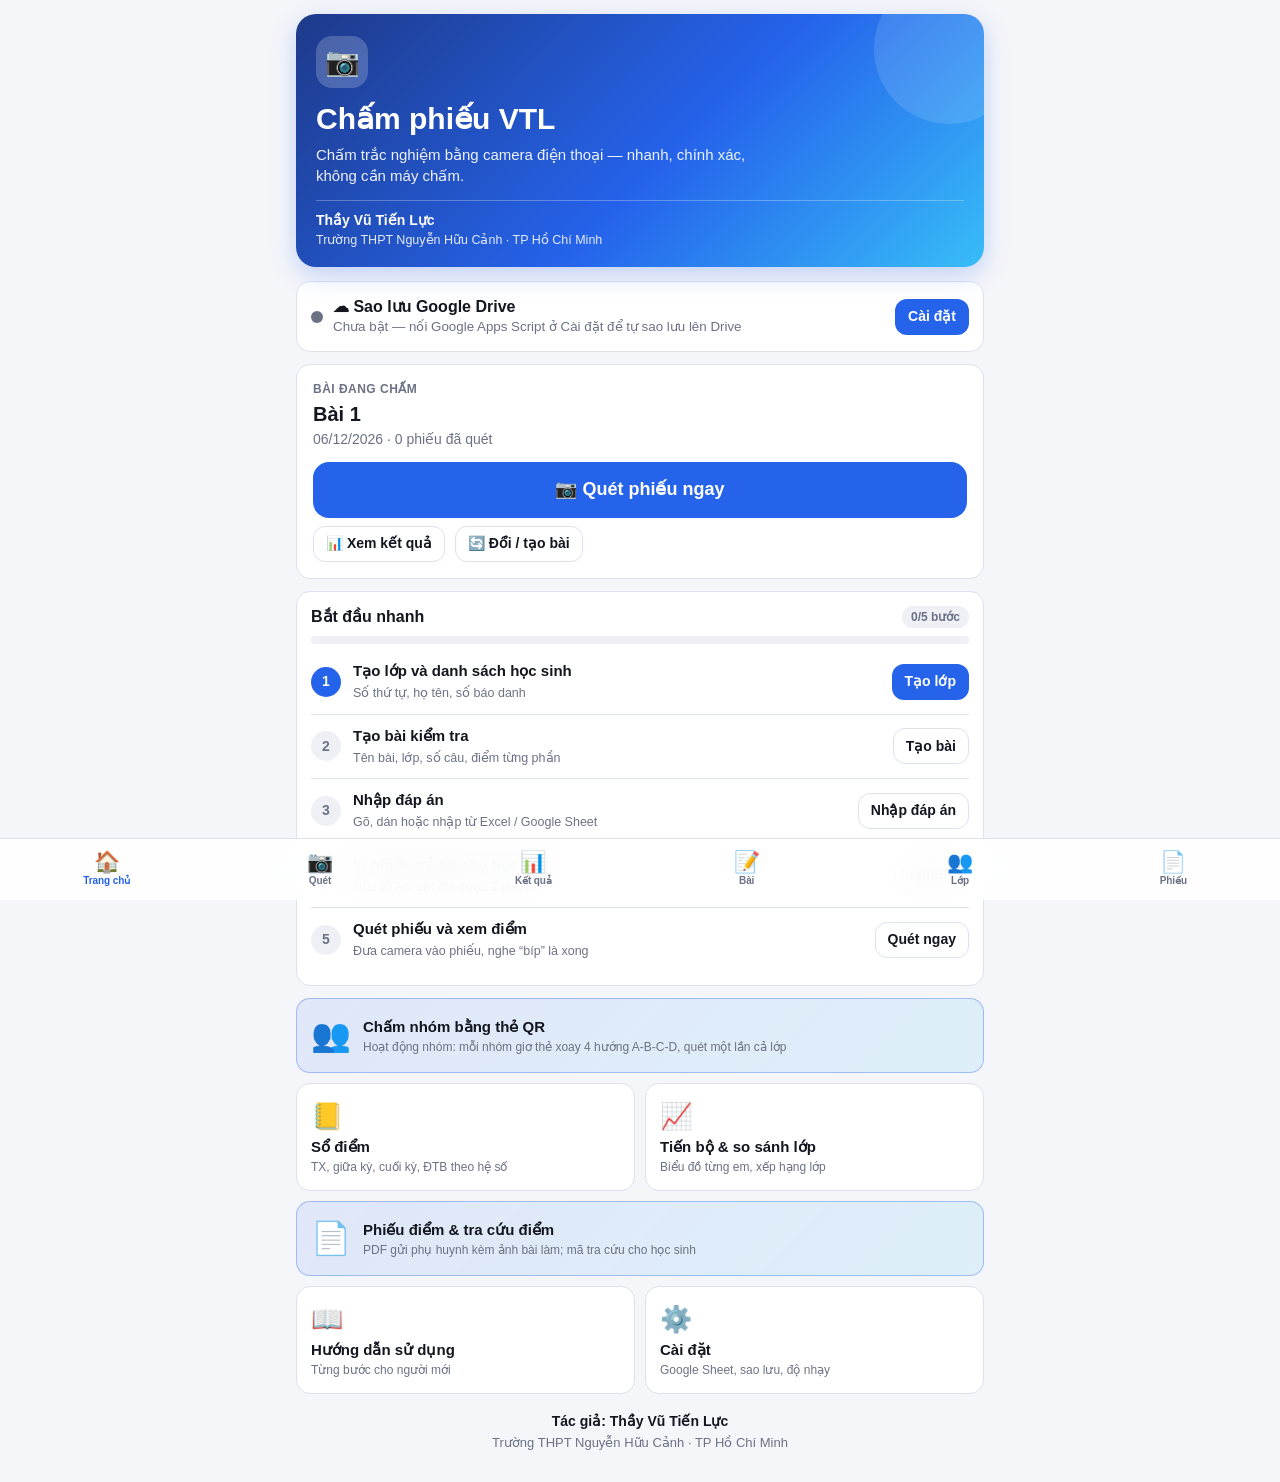
==== commit 568490e4: "Đổi tên ứng dụng thành Chấm phiếu VTL Co-Authored-By: Claude Sonnet 5.5 <noreply@anthropic.com> Clau" ====
--- a/index.html
+++ b/index.html
@@ -4,7 +4,7 @@
 <meta name="apple-mobile-web-app-status-bar-style" content="default"><meta name="apple-mobile-web-app-title" content="Chấm phiếu">
 <meta name="author" content="Thầy Vũ Tiến Lực - Trường THPT Nguyễn Hữu Cảnh - TP Hồ Chí Minh"><meta name="description" content="Chấm trắc nghiệm bằng camera điện thoại. Tác giả: Thầy Vũ Tiến Lực - Trường THPT Nguyễn Hữu Cảnh - TP Hồ Chí Minh"><meta name="theme-color" content="#1e40af"><meta name="format-detection" content="telephone=no">
 <link rel="manifest" href="manifest.webmanifest"><link rel="apple-touch-icon" href="icon-180.png"><link rel="icon" href="icon-192.png">
-<title>Chấm phiếu OMR</title>
+<title>Chấm phiếu VTL</title>
 <style>:root{--bg:#f5f6fa;--surface:#fff;--surface2:#eef0f6;--text:#14161f;--muted:#6b7285;--border:#dde1ec;--primary:#2563eb;--primary-c:#fff;--ok:#16a34a;--bad:#dc2626;--warn:#d97706;--tab:62px;--r:14px}
 @media (prefers-color-scheme:dark){:root:not([data-theme=light]){--bg:#0e1017;--surface:#181b26;--surface2:#222636;--text:#eef0f7;--muted:#9aa1b8;--border:#2c3144;--primary:#7aa7ff;--primary-c:#0e1017;--ok:#4ade80;--bad:#f87171;--warn:#fbbf24}}
 *{box-sizing:border-box;-webkit-tap-highlight-color:transparent}
@@ -350,7 +350,7 @@
   <div class="row gap"><button class="btn" id="gsTest">Kiểm tra kết nối</button><button class="btn primary" id="gsAll">Lưu tất cả bài</button><button class="btn ghost" id="gsCode">Lấy mã Apps Script</button></div></div>
   <div class="card"><h3>☁ Sao lưu tự động lên Google Drive</h3><div id="bkBox"></div></div>
   <div class="card"><h3>Dữ liệu</h3><div class="row gap"><button class="btn" id="bkup">⬇ Sao lưu</button><label class="btn" for="rstFile" style="display:inline-flex;align-items:center">⬆ Khôi phục</label><input type="file" id="rstFile" accept=".json,application/json" hidden><button class="btn danger" id="wipe">Xóa bài đã quét</button></div></div>
-  <div class="card about"><h3>Giới thiệu</h3><p><b>Chấm phiếu OMR</b> — chấm trắc nghiệm bằng camera điện thoại.</p><p class="muted">Tác giả: <b>Thầy Vũ Tiến Lực</b><br>Trường THPT Nguyễn Hữu Cảnh · TP Hồ Chí Minh</p><button class="btn" data-go="help">📖 Hướng dẫn sử dụng</button></div>
+  <div class="card about"><h3>Giới thiệu</h3><p><b>Chấm phiếu VTL</b> — chấm trắc nghiệm bằng camera điện thoại.</p><p class="muted">Tác giả: <b>Thầy Vũ Tiến Lực</b><br>Trường THPT Nguyễn Hữu Cảnh · TP Hồ Chí Minh</p><button class="btn" data-go="help">📖 Hướng dẫn sử dụng</button></div>
   <div class="card"><h3>Cài lên iPhone</h3><p class="muted">Mở trang bằng Safari › nút Chia sẻ › “Thêm vào MH chính”. App chạy toàn màn hình, dùng được khi không có mạng. Camera cần địa chỉ https.</p></div>
 </section>
 
@@ -967,7 +967,7 @@
 let toastT;function toast(m,ms){const t=$('#toast');t.textContent=m;t.classList.add('on');clearTimeout(toastT);toastT=setTimeout(()=>t.classList.remove('on'),ms||2600)}
 
 /* ===================== ĐỒNG BỘ GOOGLE SHEET ===================== */
-const GS_CODE="/* Chấm phiếu OMR — nhận điểm từ app, ghi vào Google Sheet, sao lưu lên Drive và phục vụ trang tra cứu điểm.\n   Mỗi LỚP một trang tính: SBD | Họ tên | TB | các cột điểm của từng bài kiểm tra.\n   Trang \"Chi tiết\": toàn bộ điểm từng bài (điểm TN / ĐS / TLN). Gửi lại nhiều lần chỉ cập nhật, không nhân đôi. */\nvar TOKEN = '';   // (tùy chọn) đặt mật khẩu, ví dụ 'abc123' rồi nhập đúng mật khẩu đó trong app\n\nfunction out_(o){return ContentService.createTextOutput(JSON.stringify(o)).setMimeType(ContentService.MimeType.JSON);}\nvar VER = 2;\nfunction doGet(e){\n  var q=(e&&e.parameter)||{};\n  if(q.m) return lookup_(q.m);\n  return out_({ok:true,ver:VER,msg:'Chấm phiếu OMR: script sẵn sàng'});\n}\nfunction doPost(e){\n  var lock=null;\n  try{\n    var p=JSON.parse(e.postData.contents);\n    if(TOKEN && p.token!==TOKEN) return out_({ok:false,error:'Sai mật khẩu'});\n    // ----- sao lưu Drive (không cần Google Sheet) -----\n    if(p.action==='bk_put'){ bkPut_(p); return out_({ok:true}); }\n    if(p.action==='bk_img'){ bkSave_(safeName_(p.name),p.data); return out_({ok:true}); }\n    if(p.action==='bk_list') return out_({ok:true,files:bkList_()});\n    if(p.action==='bk_get') return out_(bkGet_(p.name));\n    var ss=p.sheetId?SpreadsheetApp.openById(p.sheetId):SpreadsheetApp.getActive();\n    if(!ss) return out_({ok:false,error:'Chưa có Google Sheet: dán link Google Sheet vào app'});\n    if(p.action==='ping') return out_({ok:true,name:ss.getName(),ver:VER});\n    lock=LockService.getScriptLock(); lock.waitLock(25000);\n    if(p.action==='lookup_put'){ var n=lookupPut_(ss,p.rows||[]); return out_({ok:true,students:n}); }\n    var n2=saveExam_(ss,p.exam,p.rows||[]);\n    return out_({ok:true,classes:n2,rows:(p.rows||[]).length,sheet:ss.getName()});\n  }catch(err){return out_({ok:false,error:String(err&&err.message||err)});}\n  finally{ if(lock) lock.releaseLock(); }\n}\n/* ===== Sao lưu lên Google Drive: thư mục \"Chấm phiếu OMR - Sao lưu\" ===== */\nvar BK_FOLDER='Chấm phiếu OMR - Sao lưu', BK_KEEP_DAYS=14;\nfunction safeName_(n){n=String(n||'');if(!/^[A-Za-z0-9_\\-]{1,80}$/.test(n))throw new Error('Tên file không hợp lệ');return n;}\nfunction bkFolder_(){var it=DriveApp.getFoldersByName(BK_FOLDER);return it.hasNext()?it.next():DriveApp.createFolder(BK_FOLDER);}\nfunction bkSave_(name,data){\n  var f=bkFolder_(),fn=name+'.json',it=f.getFilesByName(fn);\n  if(it.hasNext()){var file=it.next();file.setContent(data);return file;}\n  return f.createFile(fn,data,'application/json');\n}\nfunction bkPut_(p){\n  var name=safeName_(p.name);\n  bkSave_(name,p.data);\n  if(name==='du-lieu'&&p.day&&/^\\d{4}-\\d\\d-\\d\\d$/.test(p.day)){\n    bkSave_('du-lieu-'+p.day,p.data);\n    // giữ BK_KEEP_DAYS bản theo ngày gần nhất\n    var it=bkFolder_().getFiles(),names=[],map={};\n    while(it.hasNext()){var f=it.next(),n=f.getName();if(/^du-lieu-\\d{4}-\\d\\d-\\d\\d\\.json$/.test(n)){names.push(n);map[n]=f;}}\n    names.sort().reverse();\n    for(var i=BK_KEEP_DAYS;i<names.length;i++)map[names[i]].setTrashed(true);\n  }\n}\nfunction bkList_(){\n  var it=bkFolder_().getFiles(),out=[];\n  while(it.hasNext()){var f=it.next();out.push({name:f.getName(),updated:f.getLastUpdated().getTime(),size:f.getSize()});}\n  return out;\n}\nfunction bkGet_(name){\n  var fn=safeName_(name)+'.json',it=bkFolder_().getFilesByName(fn);\n  if(!it.hasNext())return {ok:false,error:'Không thấy file '+fn};\n  return {ok:true,data:it.next().getBlob().getDataAsString()};\n}\n/* ===== Tra cứu điểm cho học sinh: mỗi học sinh một mã riêng, trang tính ẩn \"TraCuu\" ===== */\nfunction lookupPut_(ss,rows){\n  var sh=ss.getSheetByName('TraCuu')||ss.insertSheet('TraCuu');\n  sh.clear();\n  var now=new Date().getTime(),data=[['Mã','Dữ liệu','Cập nhật']];\n  rows.forEach(function(r){if(r&&r.c)data.push([String(r.c).toUpperCase(),JSON.stringify(r),now]);});\n  if(sh.getMaxRows()<data.length)sh.insertRowsAfter(sh.getMaxRows(),data.length-sh.getMaxRows());\n  sh.getRange(1,1,data.length,3).setNumberFormat('@').setValues(data);\n  sh.setFrozenRows(1);\n  try{sh.hideSheet();}catch(e){}\n  PropertiesService.getScriptProperties().setProperty('LK_SHEET',ss.getId());\n  return data.length-1;\n}\nfunction lookup_(code){\n  code=String(code||'').toUpperCase().replace(/[^A-Z0-9]/g,'');\n  if(code.length<6)return out_({ok:false,error:'Mã không hợp lệ'});\n  var id=PropertiesService.getScriptProperties().getProperty('LK_SHEET');\n  var ss=id?SpreadsheetApp.openById(id):SpreadsheetApp.getActive();\n  var sh=ss&&ss.getSheetByName('TraCuu');\n  if(!sh)return out_({ok:false,error:'Thầy cô chưa đăng điểm lên mạng'});\n  var rng=sh.getRange(2,1,Math.max(sh.getLastRow()-1,1),3).getValues();\n  for(var i=0;i<rng.length;i++){\n    if(String(rng[i][0])===code){\n      var d;try{d=JSON.parse(rng[i][1]);}catch(e){return out_({ok:false,error:'Dữ liệu lỗi'});}\n      return out_({ok:true,d:d,u:Number(rng[i][2])||0});\n    }\n  }\n  return out_({ok:false,error:'Không tìm thấy mã này. Kiểm tra lại cách gõ (không có chữ O, I, số 0, 1).'});\n}\nfunction tabName_(s){s=String(s||'').replace(/[\\[\\]\\*\\?\\:\\/\\\\]/g,' ').trim();return (s||'Chưa rõ lớp').slice(0,90);}\nfunction sbdKey_(v){var n=parseInt(String(v).replace(/\\D/g,''),10);return isNaN(n)?String(v):String(n);}\nfunction sheet_(ss,name){return ss.getSheetByName(name)||ss.insertSheet(name);}\nfunction saveExam_(ss,ex,rows){\n  var header=ex.name+(ex.date?' ('+ex.date+')':'');\n  var byClass={}; rows.forEach(function(r){var c=tabName_(r.lop||ex.lop);(byClass[c]=byClass[c]||[]).push(r);});\n  if(!rows.length&&ex.lop){byClass[tabName_(ex.lop)]=[];}\n  // lớp đã có cột bài này nhưng nay không còn phiếu nào -> xóa điểm\n  ss.getSheets().forEach(function(sh){var nm=sh.getName();if(nm==='Chi tiết'||byClass[nm])return;\n    var lc=sh.getLastColumn();if(lc<4)return;var notes=sh.getRange(1,1,1,lc).getNotes()[0];if(notes.indexOf(ex.id)>=0)byClass[nm]=[];});\n  var classes=Object.keys(byClass);\n  classes.forEach(function(cn){\n    var sh=sheet_(ss,cn),list=byClass[cn];\n    if(sh.getLastRow()===0||sh.getLastColumn()<3){sh.getRange(1,1,1,3).setValues([['SBD','Họ tên','TB']]);}\n    var lc=sh.getLastColumn(),notes=sh.getRange(1,1,1,lc).getNotes()[0],col=notes.indexOf(ex.id);\n    if(col<0){col=Math.max(lc,3);sh.getRange(1,col+1).setNote(ex.id);}\n    var lr=Math.max(sh.getLastRow(),1),ncol=Math.max(sh.getLastColumn(),col+1);\n    var data=sh.getRange(1,1,lr,ncol).getValues();\n    data[0][col]=header;\n    var idx={};for(var i=1;i<data.length;i++){if(String(data[i][0])!=='')idx[sbdKey_(data[i][0])]=i;}\n    var seen={};\n    list.forEach(function(r){var k=sbdKey_(r.sbd),i=idx[k];\n      if(i==null){var row=[];for(var c=0;c<ncol;c++)row.push('');row[0]=k.length<6&&/^\\d+$/.test(k)?k:String(r.sbd);row[1]=r.name||'';data.push(row);i=data.length-1;idx[k]=i;}\n      if(r.name)data[i][1]=r.name;\n      data[i][col]=(r.score===null||r.score===undefined||r.score==='')?'':Number(r.score);seen[k]=1;});\n    for(var k2 in idx){if(!seen[k2])data[idx[k2]][col]='';}\n    var head=data.shift();\n    data.sort(function(a,b){var x=parseInt(a[0],10),y=parseInt(b[0],10);return (isNaN(x)?1e12:x)-(isNaN(y)?1e12:y);});\n    data=data.filter(function(row,i){return String(row[0])!==''||row.slice(3).some(function(v){return v!==''});});\n    data.forEach(function(row,i){var r=i+2,L=colLetter_(ncol);row[2]='=IFERROR(ROUND(AVERAGE(D'+r+':'+r+'),2),\"\")';});\n    data.unshift(head);\n    if(sh.getMaxRows&&sh.getMaxRows()<data.length)sh.insertRowsAfter(sh.getMaxRows(),data.length-sh.getMaxRows());\n    sh.getRange(1,1,data.length,ncol).setValues(data);\n    var old=sh.getLastRow();if(old>data.length)sh.getRange(data.length+1,1,old-data.length,ncol).clearContent();\n    sh.getRange(1,1,1,ncol).setFontWeight('bold');sh.setFrozenRows(1);\n  });\n  detail_(ss,ex,rows,header);\n  return classes.length;\n}\nfunction colLetter_(n){var s='';while(n>0){var m=(n-1)%26;s=String.fromCharCode(65+m)+s;n=Math.floor((n-1)/26);}return s;}\nfunction detail_(ss,ex,rows,header){\n  var sh=sheet_(ss,'Chi tiết'),H=['Mã bài','Bài','Ngày','Lớp','SBD','Họ tên','Mã đề','Điểm TN','Điểm ĐS','Điểm TLN','Tổng','Ô cần xem','Cập nhật'];\n  var keep=[];if(sh.getLastRow()>1){sh.getRange(2,1,sh.getLastRow()-1,H.length).getValues().forEach(function(r){if(r[0]!==ex.id)keep.push(r);});}\n  var now=Utilities.formatDate(new Date(),Session.getScriptTimeZone(),'dd/MM/yyyy HH:mm');\n  rows.forEach(function(r){if(r.absent)return;keep.push([ex.id,ex.name,ex.date||'',r.lop||ex.lop||'',r.sbd,r.name||'',r.md,r.sTN===null?'':r.sTN,r.sDS===null?'':r.sDS,r.sTL===null?'':r.sTL,r.score===null?'':r.score,r.flags||0,now]);});\n  var old=sh.getLastRow();if(old>0)sh.getRange(1,1,old,H.length).clearContent();\n  var all=[H].concat(keep);sh.getRange(1,1,all.length,H.length).setValues(all);sh.getRange(1,1,1,H.length).setFontWeight('bold');sh.setFrozenRows(1);\n}\n";
+const GS_CODE="/* Chấm phiếu VTL — nhận điểm từ app, ghi vào Google Sheet, sao lưu lên Drive và phục vụ trang tra cứu điểm.\n   Mỗi LỚP một trang tính: SBD | Họ tên | TB | các cột điểm của từng bài kiểm tra.\n   Trang \"Chi tiết\": toàn bộ điểm từng bài (điểm TN / ĐS / TLN). Gửi lại nhiều lần chỉ cập nhật, không nhân đôi. */\nvar TOKEN = '';   // (tùy chọn) đặt mật khẩu, ví dụ 'abc123' rồi nhập đúng mật khẩu đó trong app\n\nfunction out_(o){return ContentService.createTextOutput(JSON.stringify(o)).setMimeType(ContentService.MimeType.JSON);}\nvar VER = 2;\nfunction doGet(e){\n  var q=(e&&e.parameter)||{};\n  if(q.m) return lookup_(q.m);\n  return out_({ok:true,ver:VER,msg:'Chấm phiếu VTL: script sẵn sàng'});\n}\nfunction doPost(e){\n  var lock=null;\n  try{\n    var p=JSON.parse(e.postData.contents);\n    if(TOKEN && p.token!==TOKEN) return out_({ok:false,error:'Sai mật khẩu'});\n    // ----- sao lưu Drive (không cần Google Sheet) -----\n    if(p.action==='bk_put'){ bkPut_(p); return out_({ok:true}); }\n    if(p.action==='bk_img'){ bkSave_(safeName_(p.name),p.data); return out_({ok:true}); }\n    if(p.action==='bk_list') return out_({ok:true,files:bkList_()});\n    if(p.action==='bk_get') return out_(bkGet_(p.name));\n    var ss=p.sheetId?SpreadsheetApp.openById(p.sheetId):SpreadsheetApp.getActive();\n    if(!ss) return out_({ok:false,error:'Chưa có Google Sheet: dán link Google Sheet vào app'});\n    if(p.action==='ping') return out_({ok:true,name:ss.getName(),ver:VER});\n    lock=LockService.getScriptLock(); lock.waitLock(25000);\n    if(p.action==='lookup_put'){ var n=lookupPut_(ss,p.rows||[]); return out_({ok:true,students:n}); }\n    var n2=saveExam_(ss,p.exam,p.rows||[]);\n    return out_({ok:true,classes:n2,rows:(p.rows||[]).length,sheet:ss.getName()});\n  }catch(err){return out_({ok:false,error:String(err&&err.message||err)});}\n  finally{ if(lock) lock.releaseLock(); }\n}\n/* ===== Sao lưu lên Google Drive: thư mục \"Chấm phiếu VTL - Sao lưu\" ===== */\nvar BK_FOLDER='Chấm phiếu VTL - Sao lưu', BK_KEEP_DAYS=14;\nfunction safeName_(n){n=String(n||'');if(!/^[A-Za-z0-9_\\-]{1,80}$/.test(n))throw new Error('Tên file không hợp lệ');return n;}\nfunction bkFolder_(){var it=DriveApp.getFoldersByName(BK_FOLDER);return it.hasNext()?it.next():DriveApp.createFolder(BK_FOLDER);}\nfunction bkSave_(name,data){\n  var f=bkFolder_(),fn=name+'.json',it=f.getFilesByName(fn);\n  if(it.hasNext()){var file=it.next();file.setContent(data);return file;}\n  return f.createFile(fn,data,'application/json');\n}\nfunction bkPut_(p){\n  var name=safeName_(p.name);\n  bkSave_(name,p.data);\n  if(name==='du-lieu'&&p.day&&/^\\d{4}-\\d\\d-\\d\\d$/.test(p.day)){\n    bkSave_('du-lieu-'+p.day,p.data);\n    // giữ BK_KEEP_DAYS bản theo ngày gần nhất\n    var it=bkFolder_().getFiles(),names=[],map={};\n    while(it.hasNext()){var f=it.next(),n=f.getName();if(/^du-lieu-\\d{4}-\\d\\d-\\d\\d\\.json$/.test(n)){names.push(n);map[n]=f;}}\n    names.sort().reverse();\n    for(var i=BK_KEEP_DAYS;i<names.length;i++)map[names[i]].setTrashed(true);\n  }\n}\nfunction bkList_(){\n  var it=bkFolder_().getFiles(),out=[];\n  while(it.hasNext()){var f=it.next();out.push({name:f.getName(),updated:f.getLastUpdated().getTime(),size:f.getSize()});}\n  return out;\n}\nfunction bkGet_(name){\n  var fn=safeName_(name)+'.json',it=bkFolder_().getFilesByName(fn);\n  if(!it.hasNext())return {ok:false,error:'Không thấy file '+fn};\n  return {ok:true,data:it.next().getBlob().getDataAsString()};\n}\n/* ===== Tra cứu điểm cho học sinh: mỗi học sinh một mã riêng, trang tính ẩn \"TraCuu\" ===== */\nfunction lookupPut_(ss,rows){\n  var sh=ss.getSheetByName('TraCuu')||ss.insertSheet('TraCuu');\n  sh.clear();\n  var now=new Date().getTime(),data=[['Mã','Dữ liệu','Cập nhật']];\n  rows.forEach(function(r){if(r&&r.c)data.push([String(r.c).toUpperCase(),JSON.stringify(r),now]);});\n  if(sh.getMaxRows()<data.length)sh.insertRowsAfter(sh.getMaxRows(),data.length-sh.getMaxRows());\n  sh.getRange(1,1,data.length,3).setNumberFormat('@').setValues(data);\n  sh.setFrozenRows(1);\n  try{sh.hideSheet();}catch(e){}\n  PropertiesService.getScriptProperties().setProperty('LK_SHEET',ss.getId());\n  return data.length-1;\n}\nfunction lookup_(code){\n  code=String(code||'').toUpperCase().replace(/[^A-Z0-9]/g,'');\n  if(code.length<6)return out_({ok:false,error:'Mã không hợp lệ'});\n  var id=PropertiesService.getScriptProperties().getProperty('LK_SHEET');\n  var ss=id?SpreadsheetApp.openById(id):SpreadsheetApp.getActive();\n  var sh=ss&&ss.getSheetByName('TraCuu');\n  if(!sh)return out_({ok:false,error:'Thầy cô chưa đăng điểm lên mạng'});\n  var rng=sh.getRange(2,1,Math.max(sh.getLastRow()-1,1),3).getValues();\n  for(var i=0;i<rng.length;i++){\n    if(String(rng[i][0])===code){\n      var d;try{d=JSON.parse(rng[i][1]);}catch(e){return out_({ok:false,error:'Dữ liệu lỗi'});}\n      return out_({ok:true,d:d,u:Number(rng[i][2])||0});\n    }\n  }\n  return out_({ok:false,error:'Không tìm thấy mã này. Kiểm tra lại cách gõ (không có chữ O, I, số 0, 1).'});\n}\nfunction tabName_(s){s=String(s||'').replace(/[\\[\\]\\*\\?\\:\\/\\\\]/g,' ').trim();return (s||'Chưa rõ lớp').slice(0,90);}\nfunction sbdKey_(v){var n=parseInt(String(v).replace(/\\D/g,''),10);return isNaN(n)?String(v):String(n);}\nfunction sheet_(ss,name){return ss.getSheetByName(name)||ss.insertSheet(name);}\nfunction saveExam_(ss,ex,rows){\n  var header=ex.name+(ex.date?' ('+ex.date+')':'');\n  var byClass={}; rows.forEach(function(r){var c=tabName_(r.lop||ex.lop);(byClass[c]=byClass[c]||[]).push(r);});\n  if(!rows.length&&ex.lop){byClass[tabName_(ex.lop)]=[];}\n  // lớp đã có cột bài này nhưng nay không còn phiếu nào -> xóa điểm\n  ss.getSheets().forEach(function(sh){var nm=sh.getName();if(nm==='Chi tiết'||byClass[nm])return;\n    var lc=sh.getLastColumn();if(lc<4)return;var notes=sh.getRange(1,1,1,lc).getNotes()[0];if(notes.indexOf(ex.id)>=0)byClass[nm]=[];});\n  var classes=Object.keys(byClass);\n  classes.forEach(function(cn){\n    var sh=sheet_(ss,cn),list=byClass[cn];\n    if(sh.getLastRow()===0||sh.getLastColumn()<3){sh.getRange(1,1,1,3).setValues([['SBD','Họ tên','TB']]);}\n    var lc=sh.getLastColumn(),notes=sh.getRange(1,1,1,lc).getNotes()[0],col=notes.indexOf(ex.id);\n    if(col<0){col=Math.max(lc,3);sh.getRange(1,col+1).setNote(ex.id);}\n    var lr=Math.max(sh.getLastRow(),1),ncol=Math.max(sh.getLastColumn(),col+1);\n    var data=sh.getRange(1,1,lr,ncol).getValues();\n    data[0][col]=header;\n    var idx={};for(var i=1;i<data.length;i++){if(String(data[i][0])!=='')idx[sbdKey_(data[i][0])]=i;}\n    var seen={};\n    list.forEach(function(r){var k=sbdKey_(r.sbd),i=idx[k];\n      if(i==null){var row=[];for(var c=0;c<ncol;c++)row.push('');row[0]=k.length<6&&/^\\d+$/.test(k)?k:String(r.sbd);row[1]=r.name||'';data.push(row);i=data.length-1;idx[k]=i;}\n      if(r.name)data[i][1]=r.name;\n      data[i][col]=(r.score===null||r.score===undefined||r.score==='')?'':Number(r.score);seen[k]=1;});\n    for(var k2 in idx){if(!seen[k2])data[idx[k2]][col]='';}\n    var head=data.shift();\n    data.sort(function(a,b){var x=parseInt(a[0],10),y=parseInt(b[0],10);return (isNaN(x)?1e12:x)-(isNaN(y)?1e12:y);});\n    data=data.filter(function(row,i){return String(row[0])!==''||row.slice(3).some(function(v){return v!==''});});\n    data.forEach(function(row,i){var r=i+2,L=colLetter_(ncol);row[2]='=IFERROR(ROUND(AVERAGE(D'+r+':'+r+'),2),\"\")';});\n    data.unshift(head);\n    if(sh.getMaxRows&&sh.getMaxRows()<data.length)sh.insertRowsAfter(sh.getMaxRows(),data.length-sh.getMaxRows());\n    sh.getRange(1,1,data.length,ncol).setValues(data);\n    var old=sh.getLastRow();if(old>data.length)sh.getRange(data.length+1,1,old-data.length,ncol).clearContent();\n    sh.getRange(1,1,1,ncol).setFontWeight('bold');sh.setFrozenRows(1);\n  });\n  detail_(ss,ex,rows,header);\n  return classes.length;\n}\nfunction colLetter_(n){var s='';while(n>0){var m=(n-1)%26;s=String.fromCharCode(65+m)+s;n=Math.floor((n-1)/26);}return s;}\nfunction detail_(ss,ex,rows,header){\n  var sh=sheet_(ss,'Chi tiết'),H=['Mã bài','Bài','Ngày','Lớp','SBD','Họ tên','Mã đề','Điểm TN','Điểm ĐS','Điểm TLN','Tổng','Ô cần xem','Cập nhật'];\n  var keep=[];if(sh.getLastRow()>1){sh.getRange(2,1,sh.getLastRow()-1,H.length).getValues().forEach(function(r){if(r[0]!==ex.id)keep.push(r);});}\n  var now=Utilities.formatDate(new Date(),Session.getScriptTimeZone(),'dd/MM/yyyy HH:mm');\n  rows.forEach(function(r){if(r.absent)return;keep.push([ex.id,ex.name,ex.date||'',r.lop||ex.lop||'',r.sbd,r.name||'',r.md,r.sTN===null?'':r.sTN,r.sDS===null?'':r.sDS,r.sTL===null?'':r.sTL,r.score===null?'':r.score,r.flags||0,now]);});\n  var old=sh.getLastRow();if(old>0)sh.getRange(1,1,old,H.length).clearContent();\n  var all=[H].concat(keep);sh.getRange(1,1,all.length,H.length).setValues(all);sh.getRange(1,1,1,H.length).setFontWeight('bold');sh.setFrozenRows(1);\n}\n";
 function gsOn(){return /^https:\/\/script\.google\.com\//.test(String(S.cfg.gsUrl||'').trim())}
 const gsSheetId=()=>{const v=String(S.cfg.gsSheet||'').trim(),m=/\/spreadsheets\/d\/([\w-]+)/.exec(v);return m?m[1]:(/^[\w-]{25,}$/.test(v)?v:'')};
 function gsRows(ex){
@@ -1146,7 +1146,7 @@
 }
 function renderHome(){
   const ex=curEx(),n=myScans().length,st=qsSteps(),done=st.filter(x=>x.ok).length,next=st.findIndex(x=>!x.ok);
-  let h=`<div class="hero"><div class="hlogo">📷</div><h1>Chấm phiếu OMR</h1><p>Chấm trắc nghiệm bằng camera điện thoại — nhanh, chính xác, không cần máy chấm.</p><div class="by">Thầy Vũ Tiến Lực<span>Trường THPT Nguyễn Hữu Cảnh · TP Hồ Chí Minh</span></div></div>`;
+  let h=`<div class="hero"><div class="hlogo">📷</div><h1>Chấm phiếu VTL</h1><p>Chấm trắc nghiệm bằng camera điện thoại — nhanh, chính xác, không cần máy chấm.</p><div class="by">Thầy Vũ Tiến Lực<span>Trường THPT Nguyễn Hữu Cảnh · TP Hồ Chí Minh</span></div></div>`;
   h+=bkCard();
   h+=`<div class="card cur"><div class="curh"><small>Bài đang chấm</small><b>${esc(ex.name)}</b><span>${esc(exSub(ex)||'Chưa ghi lớp')} · ${n} phiếu đã quét</span></div><button class="btn primary big" id="hmScan">📷 Quét phiếu ngay</button><div class="row gap" style="margin:8px 0 0"><button class="btn sm" data-go="results">📊 Xem kết quả</button><button class="btn sm" data-go="keys">🔄 Đổi / tạo bài</button></div></div>`;
   h+=`<div class="card"><div class="qh"><h3>Bắt đầu nhanh</h3><span class="pill${done===5?' okp':''}">${done}/5 bước</span></div><div class="prog"><i style="width:${done*20}%"></i></div>`;
@@ -1209,7 +1209,7 @@
   const st=stats(list),tot=totalOf(ex)||10,wk=list.map(s=>({s,sc:scoreOf(s)})).filter(x=>x.sc);
   const bins=[0,0,0,0,0,0,0,0,0,0];if(st)st.v.forEach(x=>bins[Math.max(0,Math.min(9,Math.floor(x/tot*10+1e-9)))]++);const mx=Math.max(...bins,1);
   const pass=st?st.v.filter(x=>x>=tot/2).length:0;
-  let h=`<div class="pdf"><div class="pg"><div class="ph"><b>${esc(S.cfg.school||'Thống kê điểm')}</b><span>Thầy Vũ Tiến Lực · Chấm phiếu OMR</span></div><h1>${esc(ex.name||'Bài kiểm tra')}</h1><p class="pm">${esc(exSub(ex)||'')}${ex.lop?'':''} · ${esc(exDesc(ex))}</p>`;
+  let h=`<div class="pdf"><div class="pg"><div class="ph"><b>${esc(S.cfg.school||'Thống kê điểm')}</b><span>Thầy Vũ Tiến Lực · Chấm phiếu VTL</span></div><h1>${esc(ex.name||'Bài kiểm tra')}</h1><p class="pm">${esc(exSub(ex)||'')}${ex.lop?'':''} · ${esc(exDesc(ex))}</p>`;
   h+=`<div class="tl"><div><b>${list.length}</b><small>bài</small></div><div><b>${st?fmt(st.mean):'–'}</b><small>điểm TB</small></div><div><b>${st?fmt(st.max):'–'}</b><small>cao nhất</small></div><div><b>${st?fmt(st.min):'–'}</b><small>thấp nhất</small></div><div><b>${st?Math.round(pass/st.n*100):0}%</b><small>từ ${fmt(tot/2)} điểm trở lên</small></div></div>`;
   if(st)h+=`<h2>Phổ điểm</h2><div class="hs">${bins.map((b,i)=>`<div><em>${b||''}</em><i style="height:${Math.round(b/mx*100)}%"></i><span>${tot===10?i+'–'+(i+1):fmt(i*tot/10)}</span></div>`).join('')}</div>`;
   if(wk.length>=2){const parts=[],pct=a=>Math.round(a.filter(Boolean).length/a.length*100);
@@ -1681,7 +1681,7 @@
 }
 function gbPrint(c){
   const rows=gbRows(c),hk=GB.hk;
-  const h=`<div class="pdf"><div class="pg"><div class="ph"><b>${esc(S.cfg.school||'Sổ điểm')}</b><span>Thầy Vũ Tiến Lực · Chấm phiếu OMR</span></div><h1>Sổ điểm lớp ${esc(c.name)}</h1><p class="pm">${hk===0?'Cả năm học':'Học kỳ '+(hk===1?'I':'II')} · hệ số TX ${gbOf(c).w.tx} – GK ${gbOf(c).w.gk} – CK ${gbOf(c).w.ck}</p>
+  const h=`<div class="pdf"><div class="pg"><div class="ph"><b>${esc(S.cfg.school||'Sổ điểm')}</b><span>Thầy Vũ Tiến Lực · Chấm phiếu VTL</span></div><h1>Sổ điểm lớp ${esc(c.name)}</h1><p class="pm">${hk===0?'Cả năm học':'Học kỳ '+(hk===1?'I':'II')} · hệ số TX ${gbOf(c).w.tx} – GK ${gbOf(c).w.gk} – CK ${gbOf(c).w.ck}</p>
   <table class="pt"><thead><tr>${rows[0].map(x=>`<th>${esc(x)}</th>`).join('')}</tr></thead><tbody>${rows.slice(1).map(r=>`<tr>${r.map((x,i)=>`<td${i===1?' class="l"':''}>${esc(x)}</td>`).join('')}</tr>`).join('')}</tbody></table></div></div>`;
   printHTML(h);
 }
@@ -2346,7 +2346,7 @@
 Object.assign(window.OMR,{QC,qrProcess,qrIngest,qrScanFrame,qrR,qrTotals,qrCardG,qrPages,renderQR,startQrCam,stopQrCam,qrNewRound});
 
 /* ===================== SAO LƯU TỰ ĐỘNG LÊN GOOGLE DRIVE + TRẠNG THÁI ĐỒNG BỘ ===================== */
-/* Dữ liệu (lớp, bài, phiếu, sổ điểm…) gửi qua Apps Script vào thư mục “Chấm phiếu OMR - Sao lưu” trong Drive của thầy.
+/* Dữ liệu (lớp, bài, phiếu, sổ điểm…) gửi qua Apps Script vào thư mục “Chấm phiếu VTL - Sao lưu” trong Drive của thầy.
    Ảnh bài làm gửi tăng dần (chỉ ảnh mới). Mỗi ngày giữ một bản riêng, giữ 14 ngày gần nhất. */
 const BK={st:'idle',msg:'',t:lsGet('omr.bkt',0),dirty:lsGet('omr.bkdirty',0),busy:false,timer:0,err:'',imgs:new Set(lsGet('omr.bkimgs',[])),last:lsGet('omr.bkinfo',null)};
 const bkOn=()=>gsOn()&&S.cfg.bkAuto!==false;
@@ -2370,7 +2370,7 @@
 }
 function bkRender(){
   const box=$('#bkBox');if(!box)return;const s=bkState();
-  box.innerHTML=`<p class="muted" style="margin-top:0">Tự động gửi toàn bộ dữ liệu (lớp, bài kiểm tra, phiếu đã quét, sổ điểm, ảnh bài làm) vào thư mục <b>“Chấm phiếu OMR - Sao lưu”</b> trong Google Drive của thầy. Mất máy hoặc đổi máy chỉ cần bấm “Khôi phục từ Drive”. Dùng chung link Apps Script ở mục Google Sheet bên trên.</p>
+  box.innerHTML=`<p class="muted" style="margin-top:0">Tự động gửi toàn bộ dữ liệu (lớp, bài kiểm tra, phiếu đã quét, sổ điểm, ảnh bài làm) vào thư mục <b>“Chấm phiếu VTL - Sao lưu”</b> trong Google Drive của thầy. Mất máy hoặc đổi máy chỉ cần bấm “Khôi phục từ Drive”. Dùng chung link Apps Script ở mục Google Sheet bên trên.</p>
   <div class="bkcard" style="margin:6px 0 10px"><span class="bkdot bk-dot ${s.cls}"></span><div class="l"><b>Trạng thái</b><small class="bk-msg">${esc(s.text)}</small></div></div>
   <label class="toggle"><input type="checkbox" id="bkAuto"${S.cfg.bkAuto!==false?' checked':''}> Tự động sao lưu khi có thay đổi</label>
   <label class="toggle"><input type="checkbox" id="bkImg"${S.cfg.bkImg!==false?' checked':''}> Sao lưu cả ảnh bài làm (tốn dung lượng Drive)</label>
